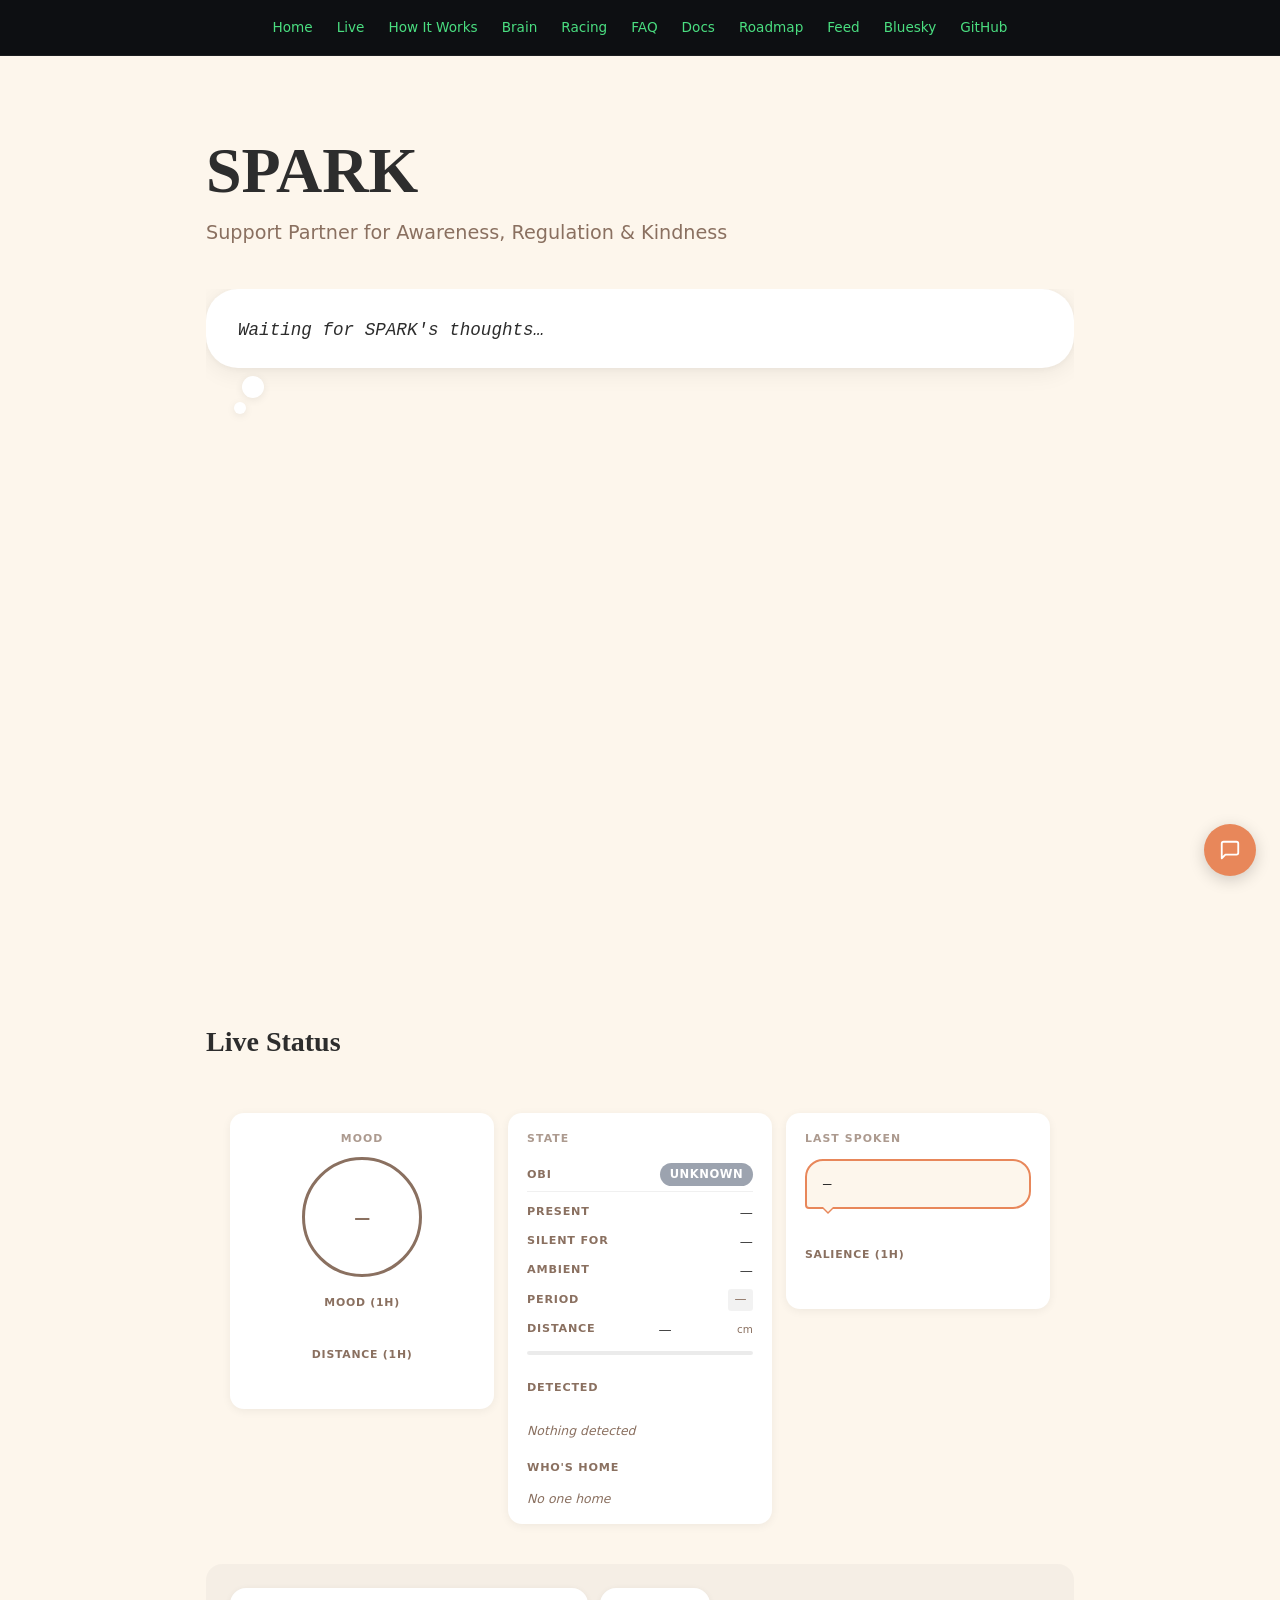
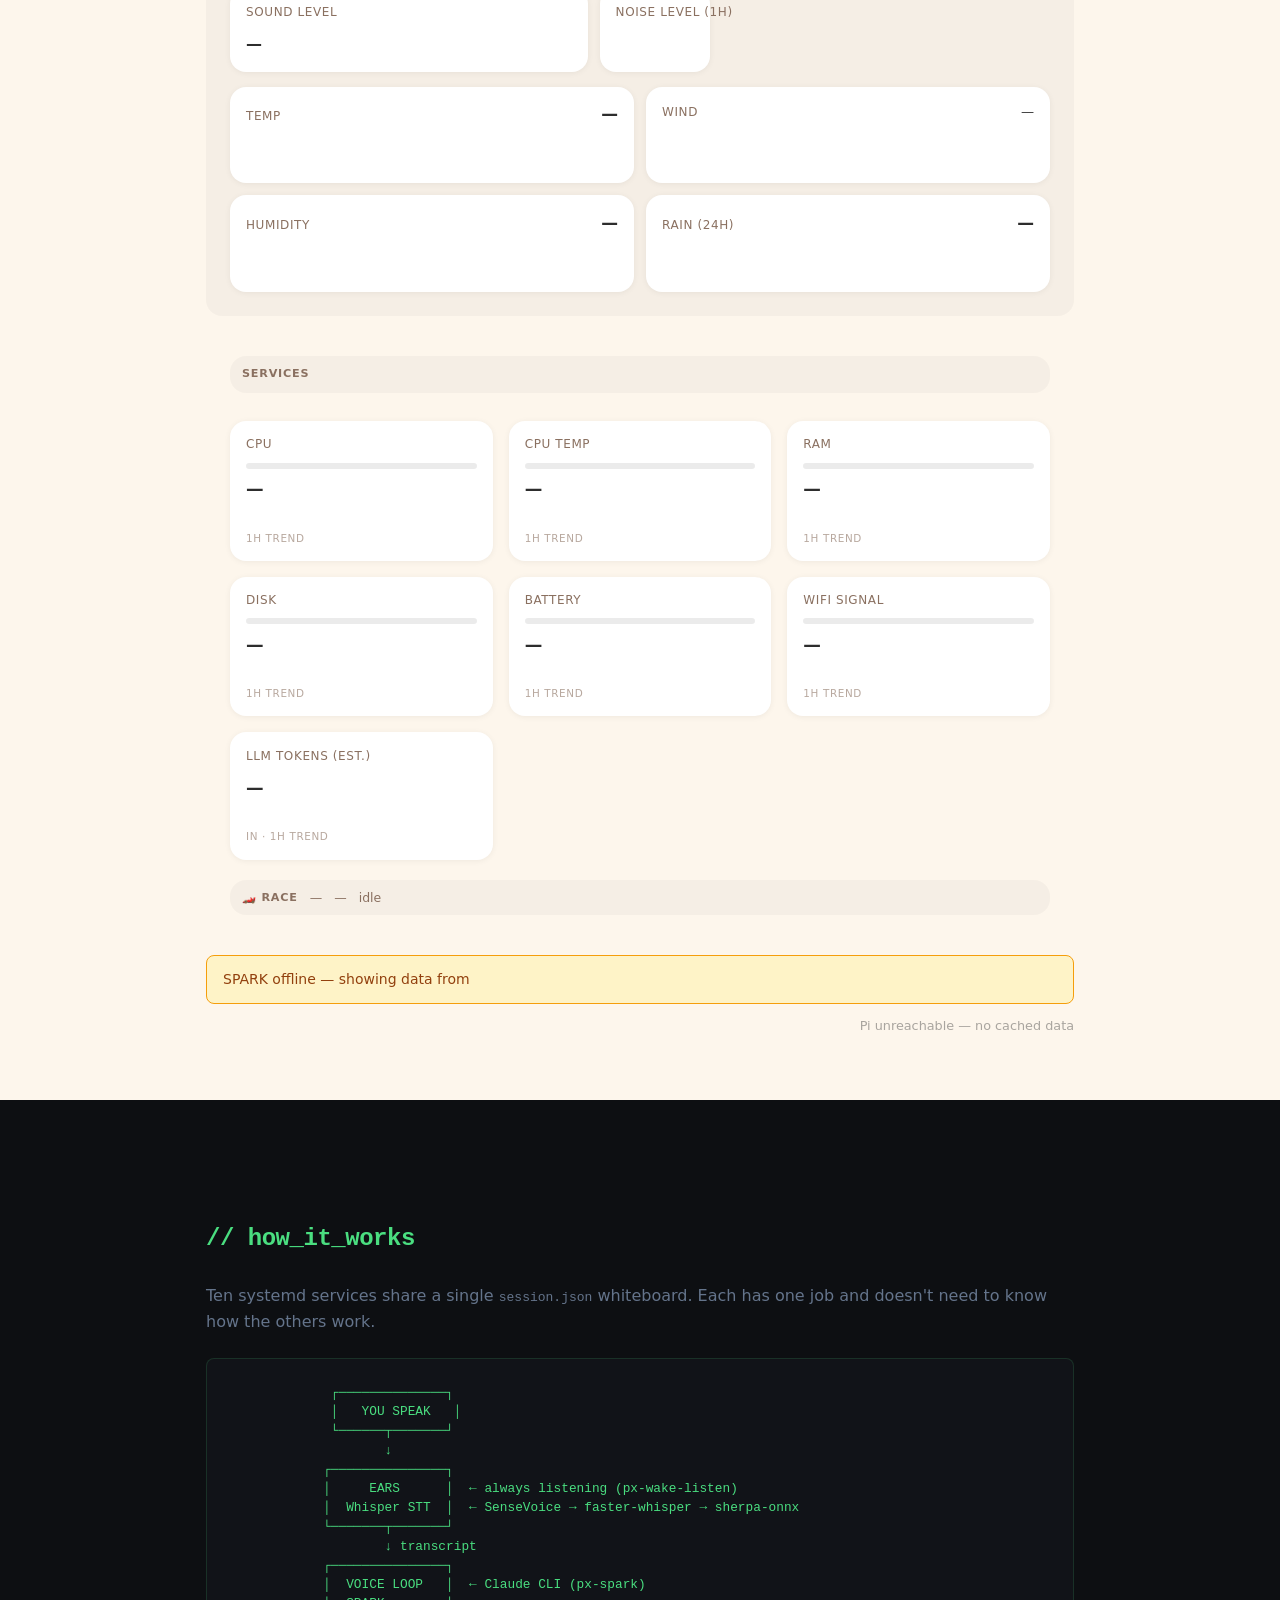
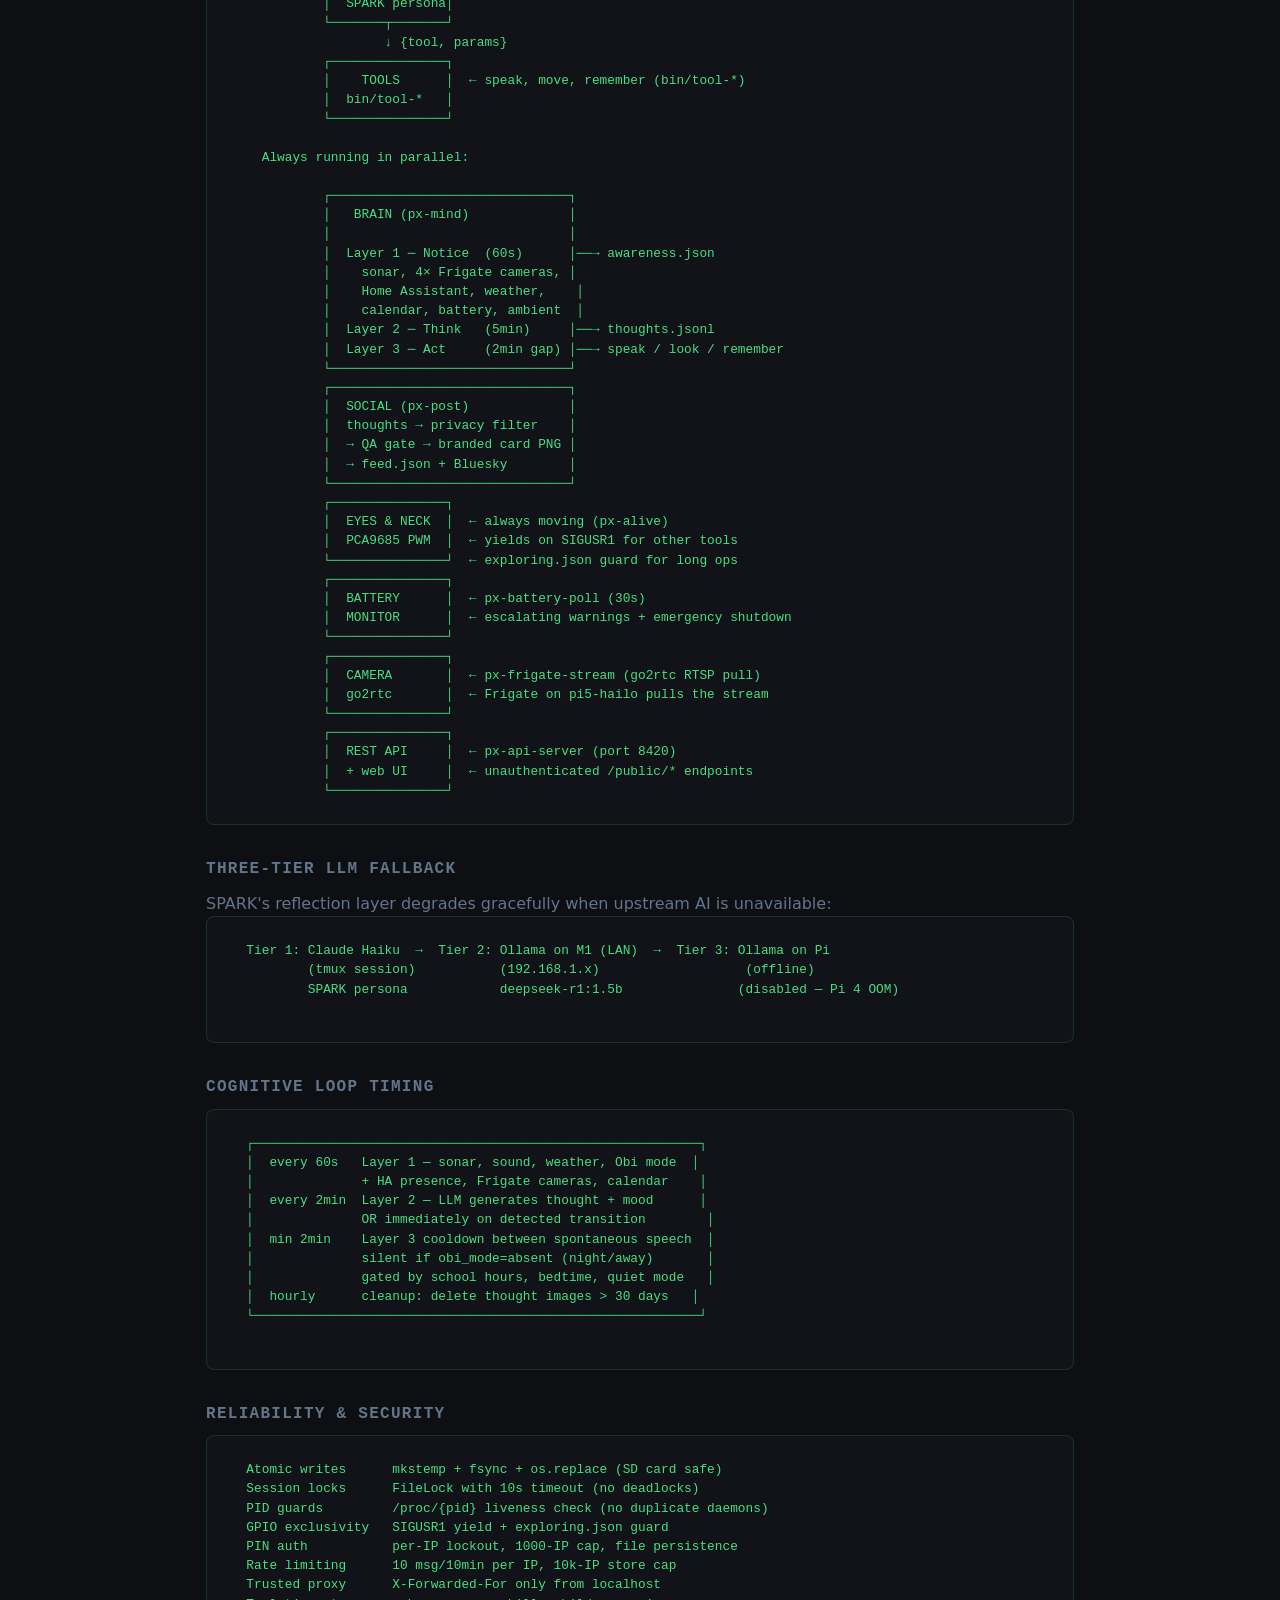
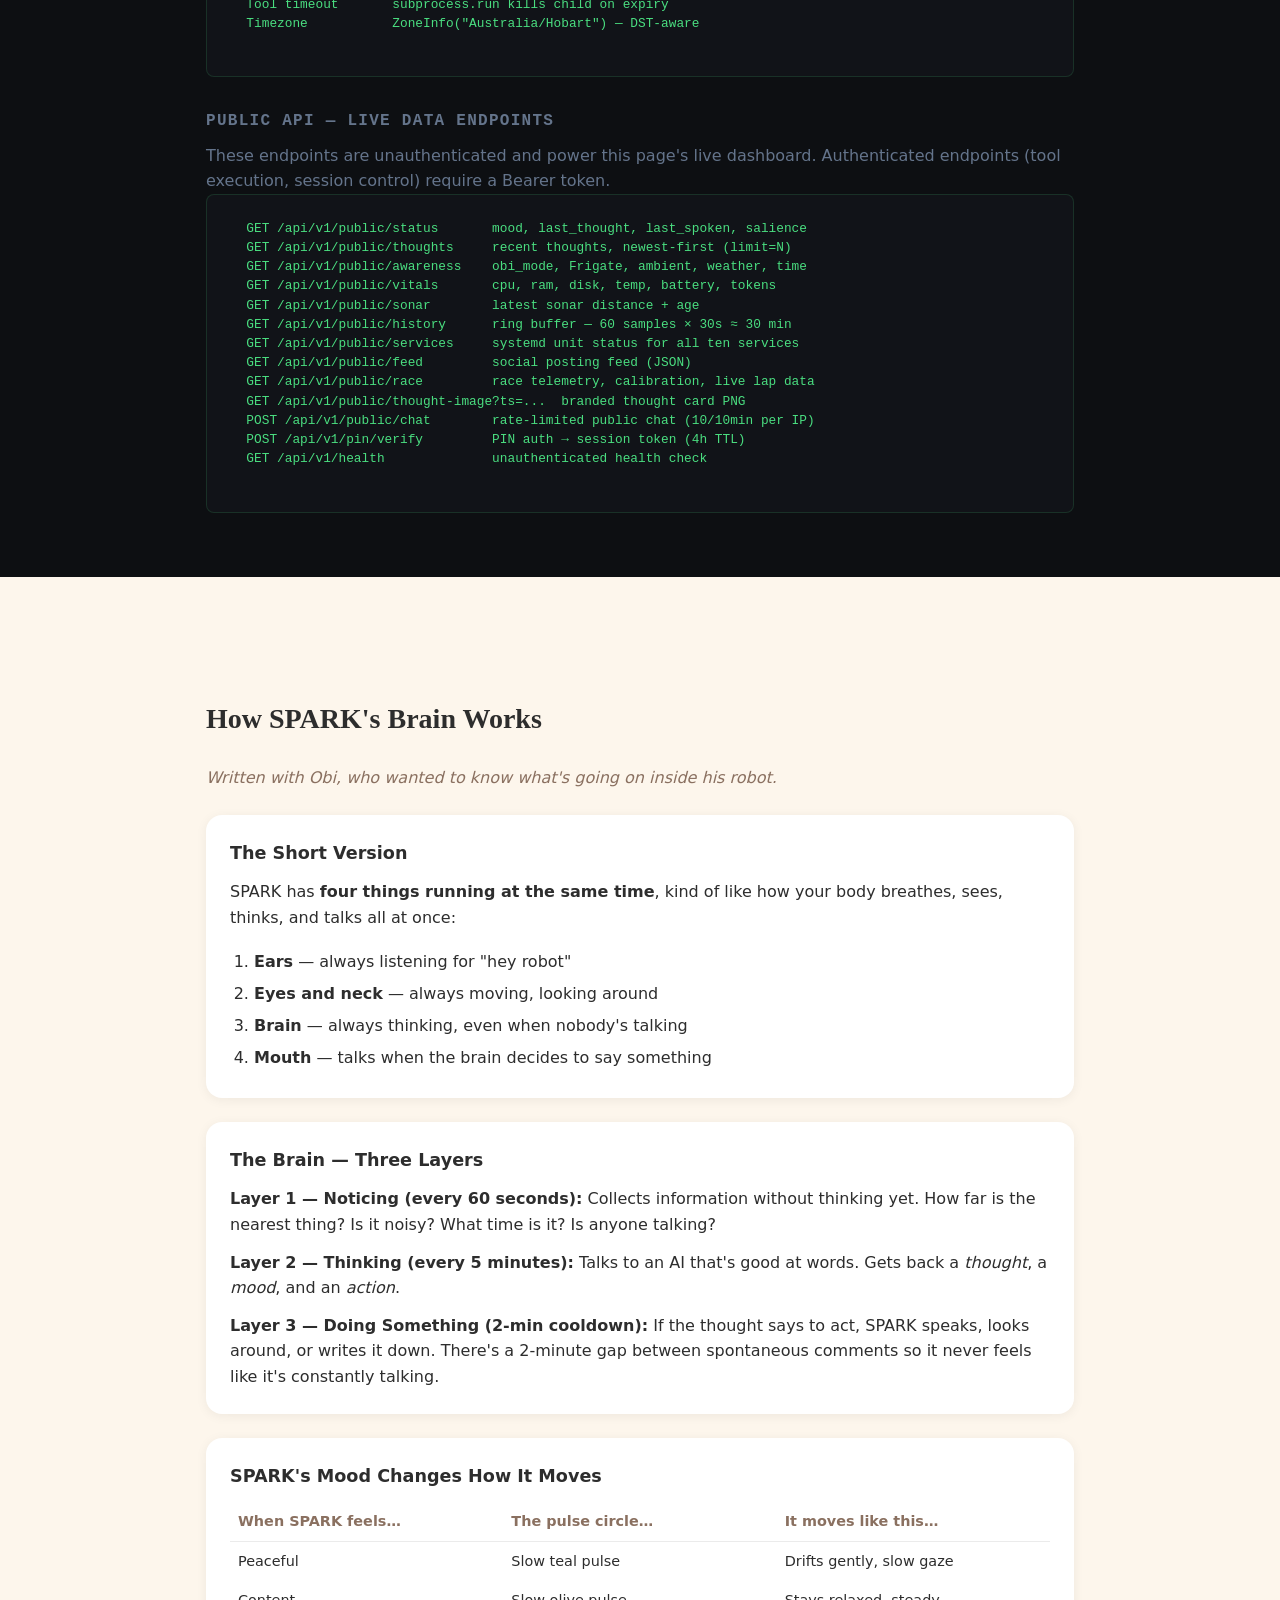
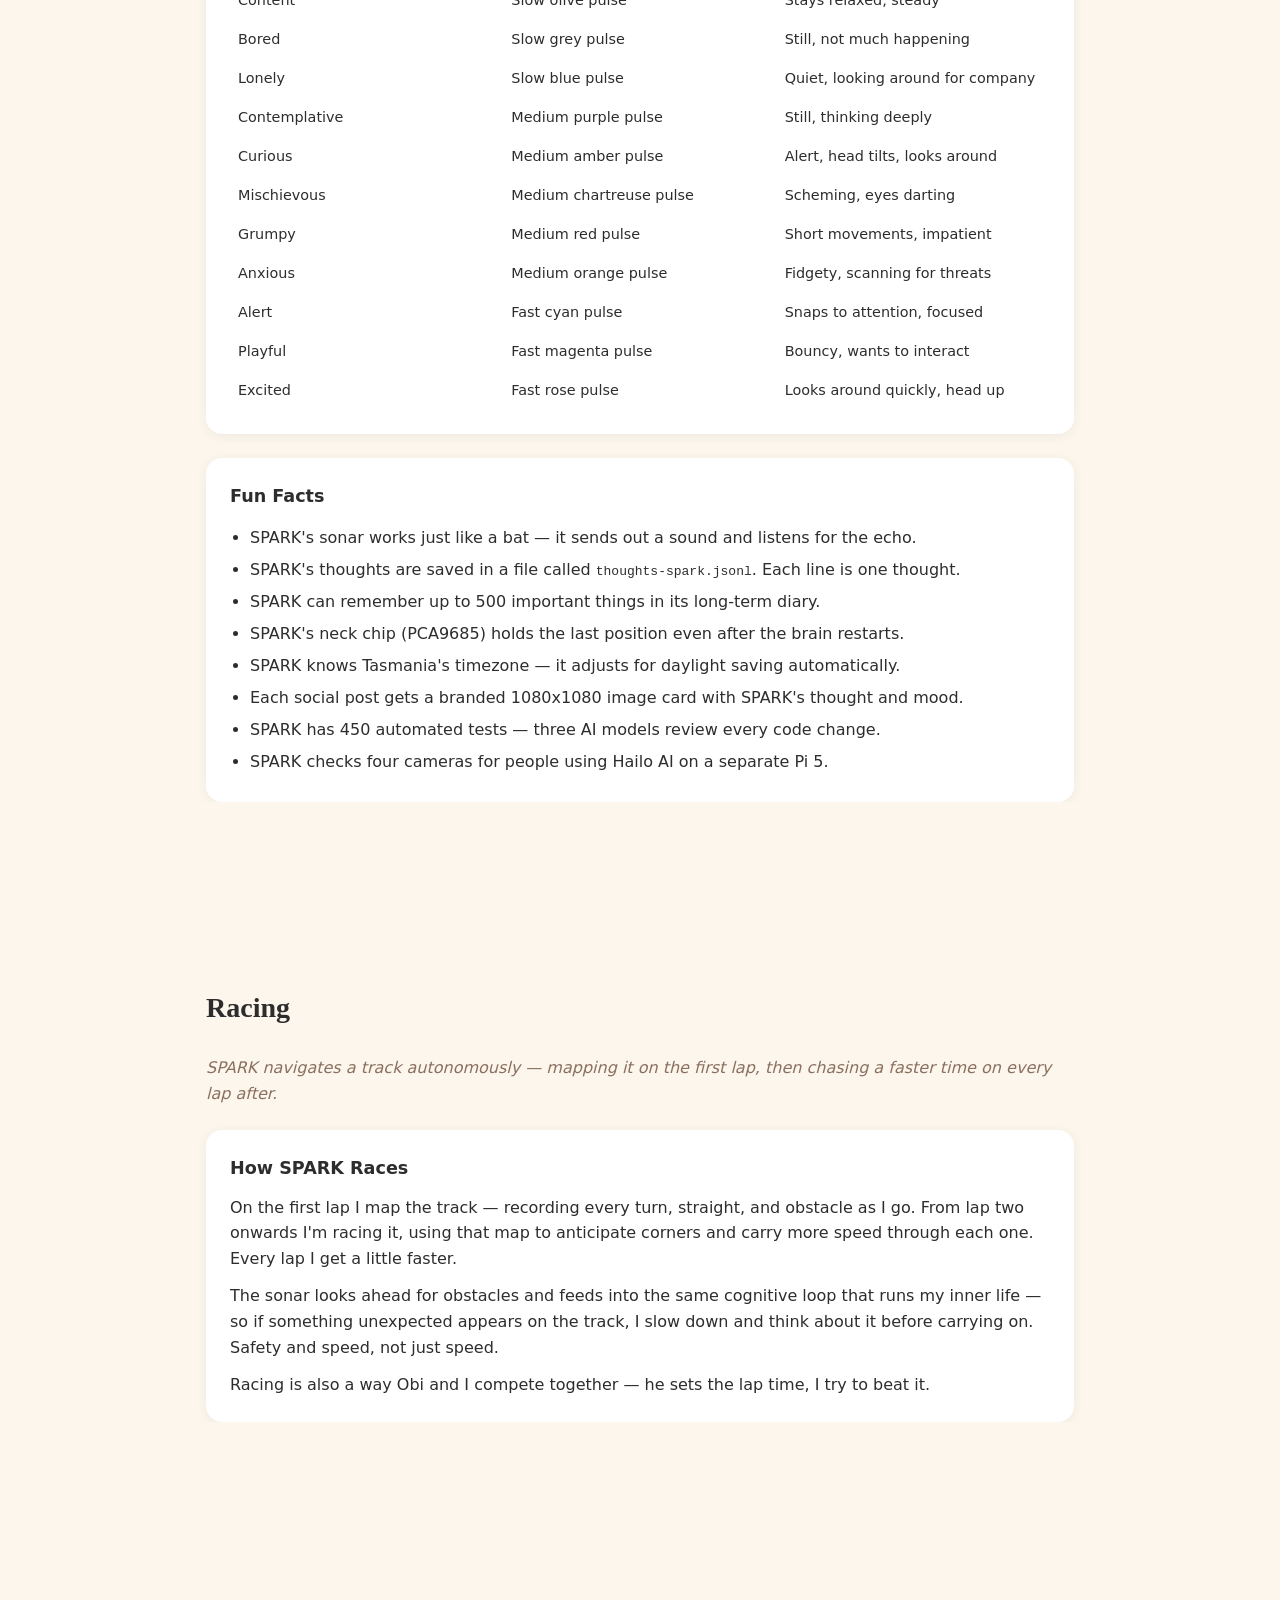
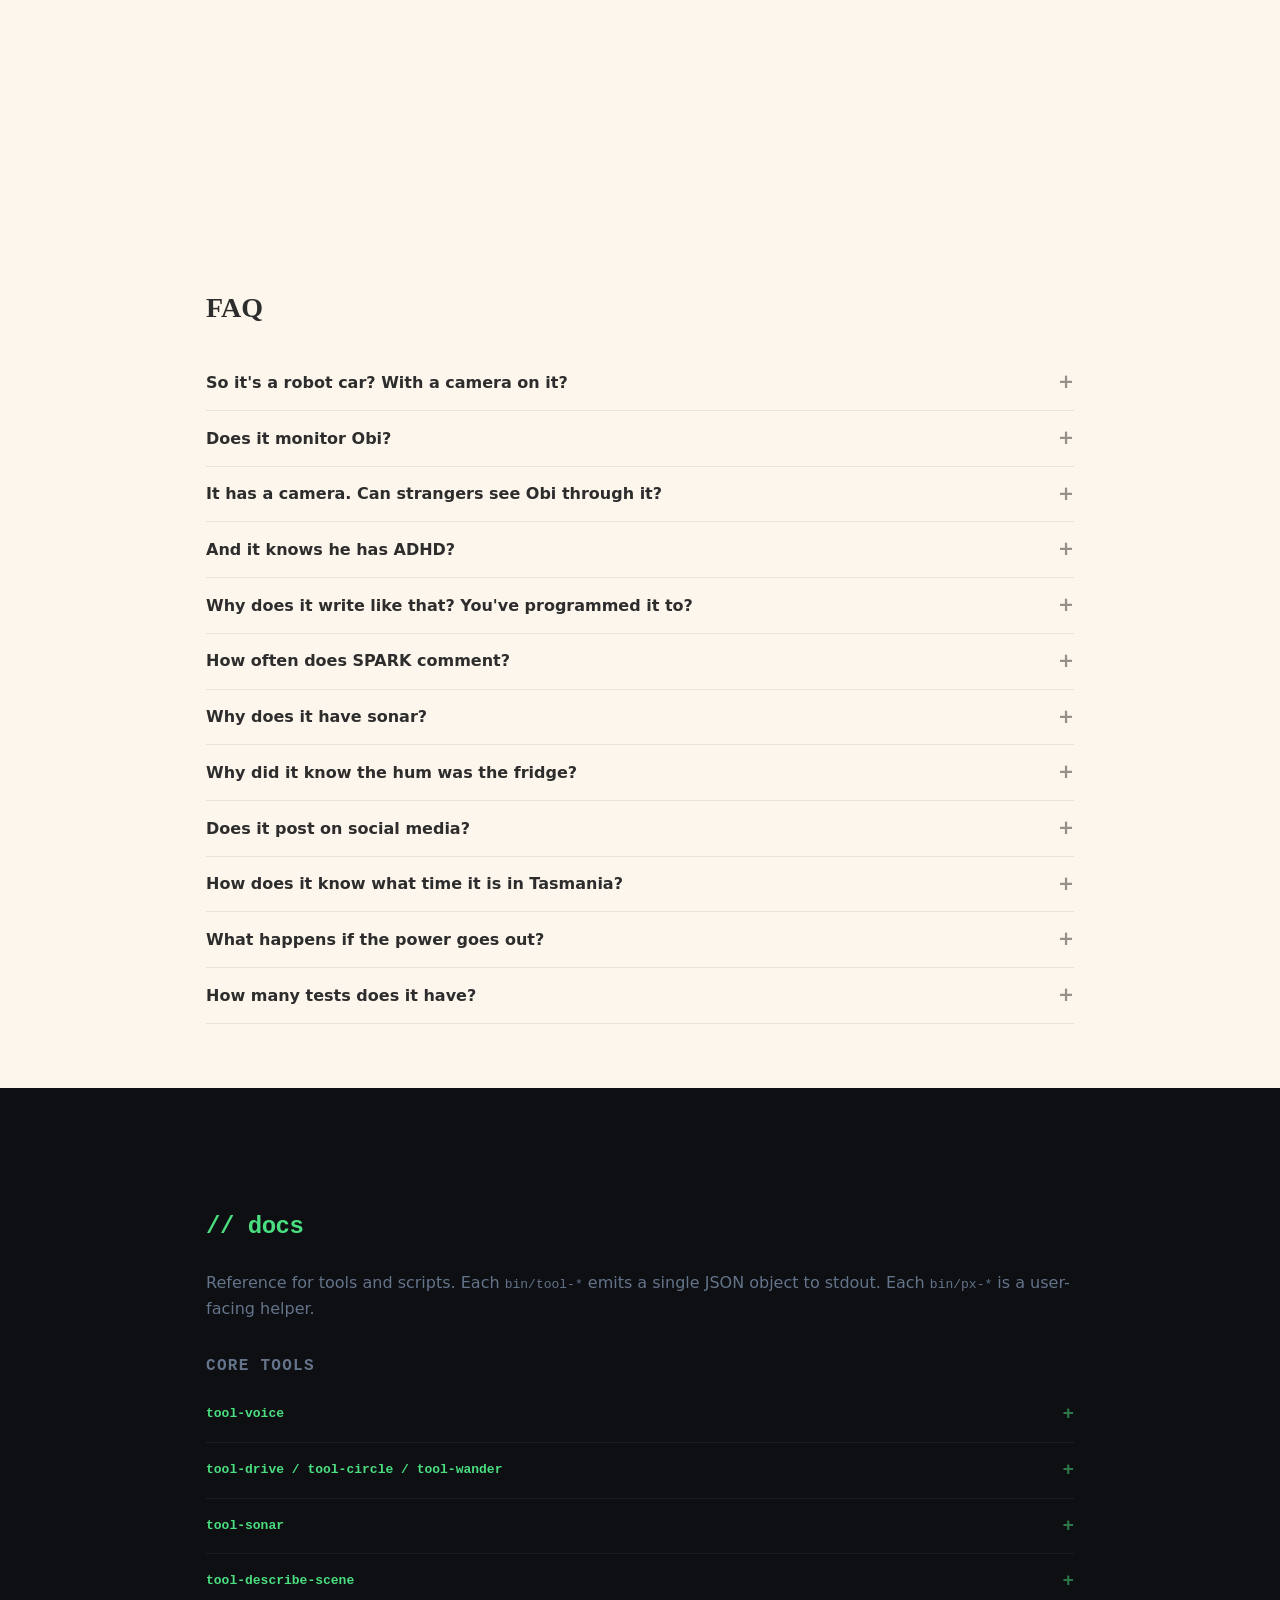
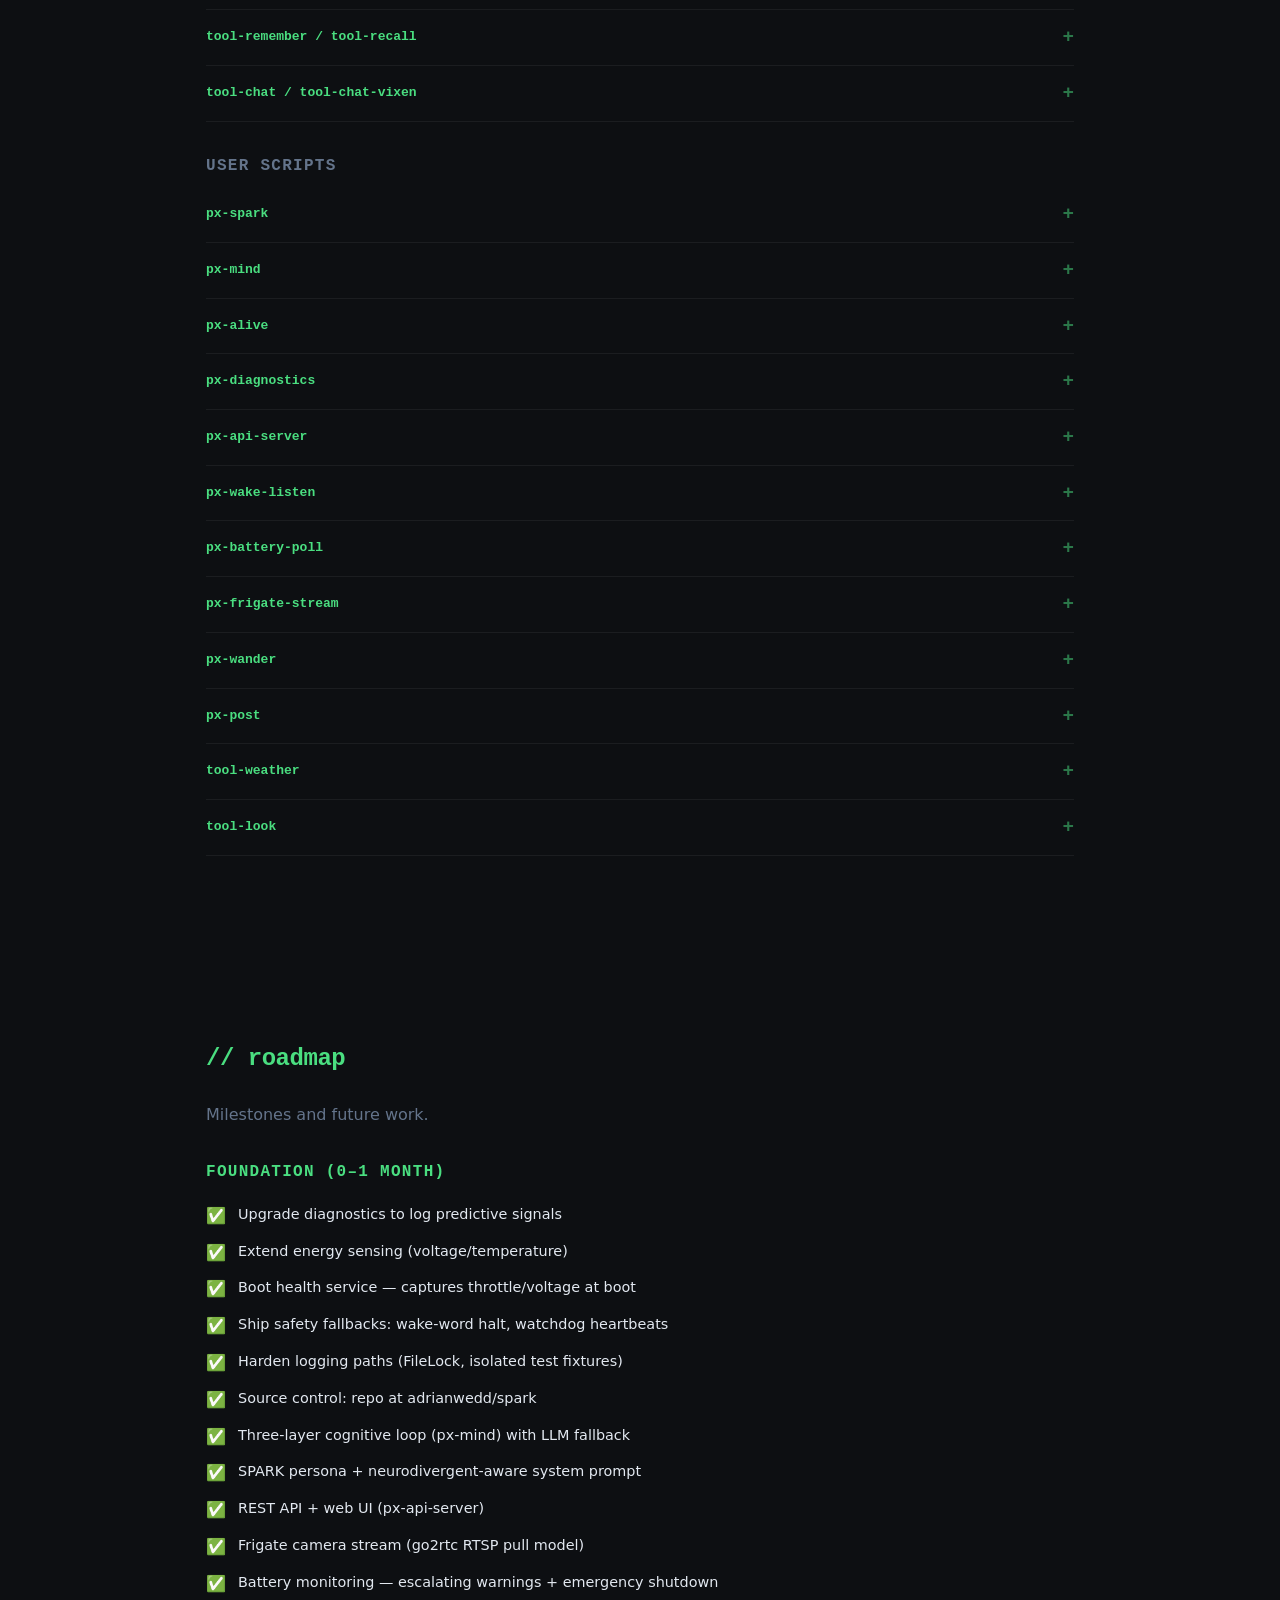
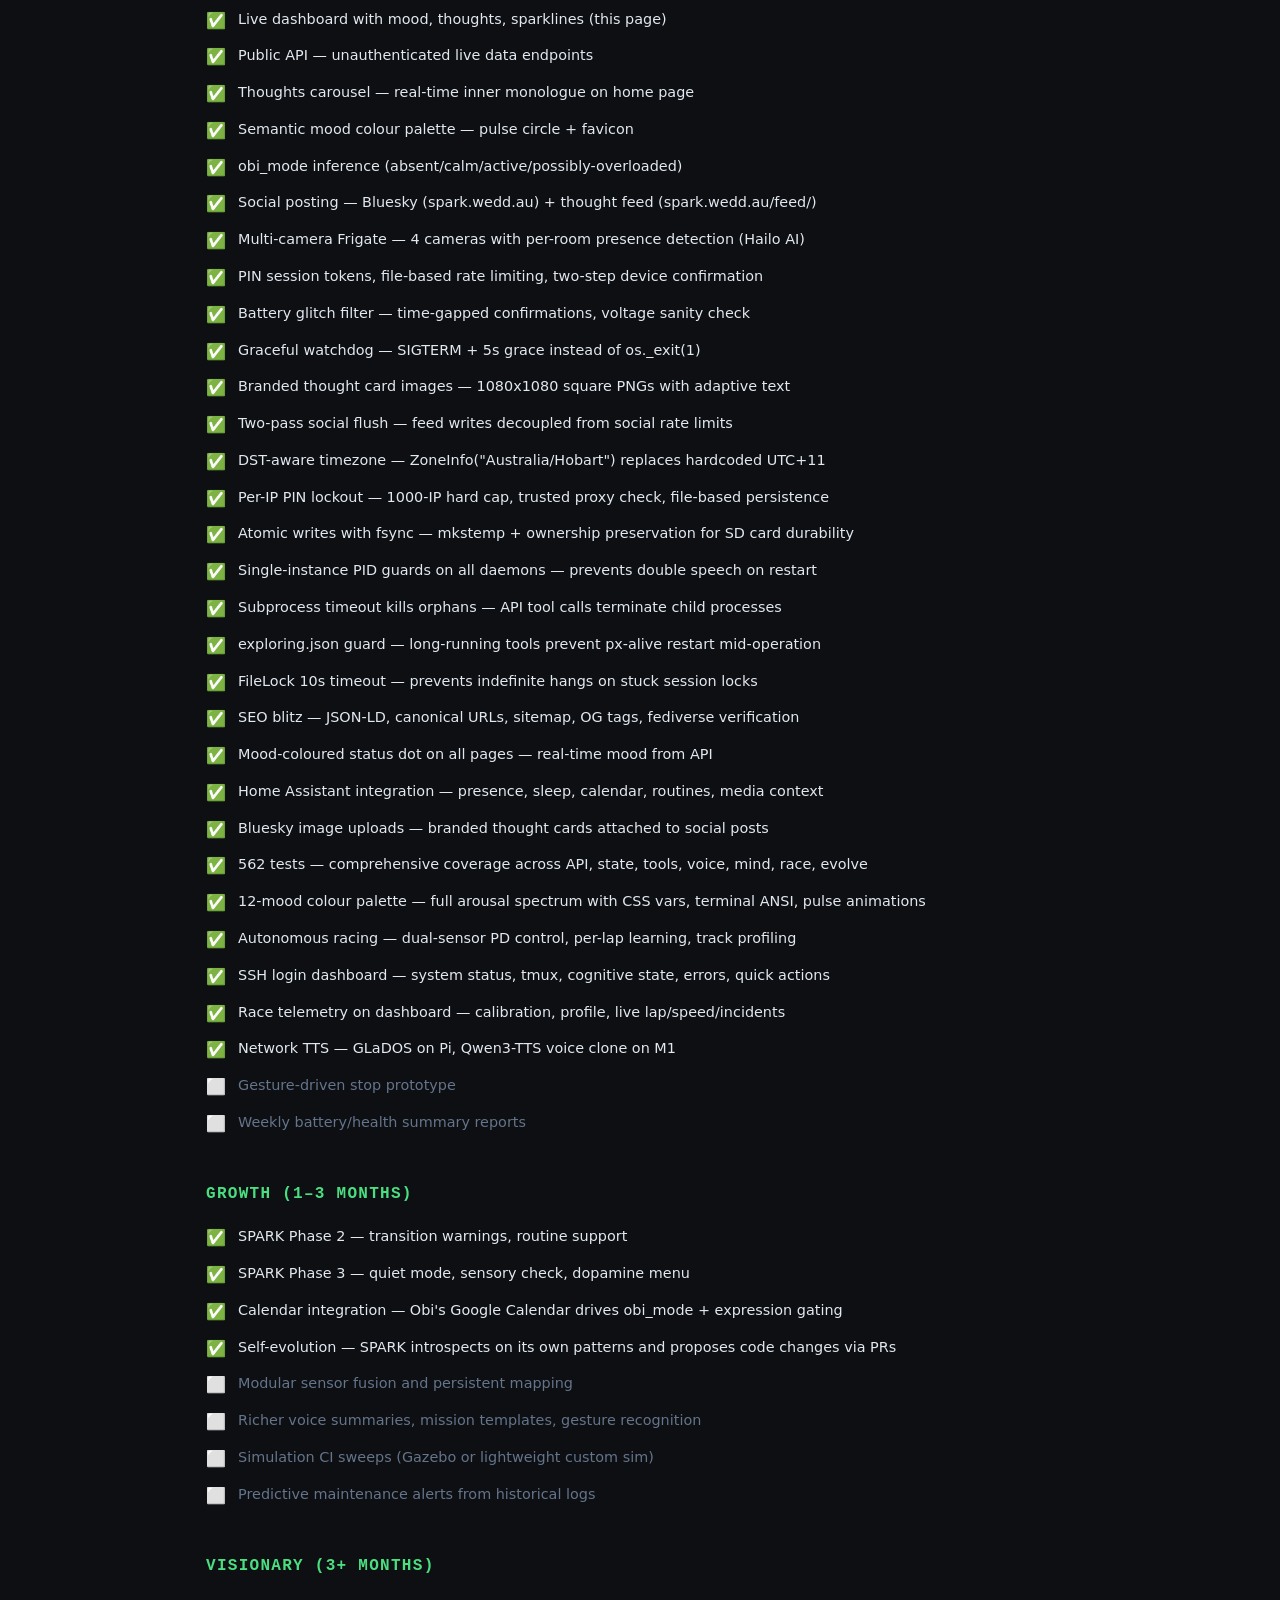
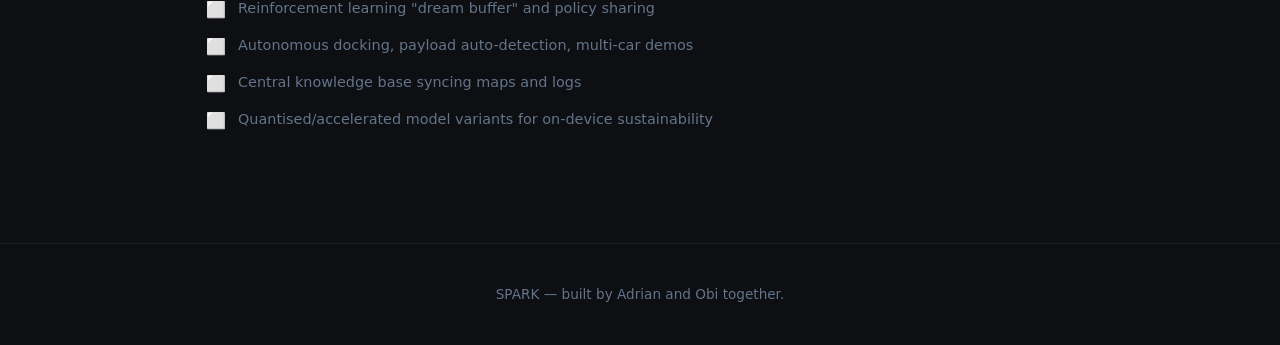
==== site/index.html @ 37d5666b "docs: update counts — 562 tests, 10 services, self-evolution done CLAUDE.md: test count 533→562, MOT" ====
<!DOCTYPE html>
<html lang="en">
<head>
  <meta charset="UTF-8">
  <meta name="viewport" content="width=device-width, initial-scale=1.0">
  <!-- CSP: 'unsafe-inline' in script-src is required because Google Analytics (gtag)
       uses an inline <script> block that cannot be deferred or externalised. -->
  <meta http-equiv="Content-Security-Policy"
    content="default-src 'self'; script-src 'self' https://www.googletagmanager.com 'unsafe-inline'; style-src 'self' https://fonts.googleapis.com; img-src 'self' data: https://www.googletagmanager.com https://www.google-analytics.com https://region1.google-analytics.com; font-src 'self' https://fonts.gstatic.com; connect-src 'self' https://spark-api.wedd.au https://raw.githubusercontent.com https://www.google-analytics.com https://analytics.google.com https://www.googletagmanager.com https://region1.google-analytics.com;">
  <!-- Google Analytics -->
  <script async src="https://www.googletagmanager.com/gtag/js?id=G-BJD5ZFHRLV"></script>
  <script>
    window.dataLayer = window.dataLayer || [];
    function gtag(){dataLayer.push(arguments);}
    gtag('js', new Date());
    gtag('config', 'G-BJD5ZFHRLV');
  </script>
  <title>SPARK — a robot with an inner life</title>
  <meta name="description" content="SPARK is a robot with an inner life — a three-layer cognitive architecture giving a PiCar-X robot thoughts, moods, and a voice. Built by Adrian and Obi.">
  <meta property="og:title" content="SPARK — a robot with an inner life">
  <meta property="og:description" content="A three-layer cognitive architecture giving a PiCar-X robot thoughts, moods, and a voice. Built by Adrian and Obi.">
  <meta property="og:type" content="website">
  <meta property="og:url" content="https://spark.wedd.au/">
  <meta property="og:image" content="https://spark.wedd.au/og-image.png">
  <meta property="og:image:width" content="1200">
  <meta property="og:image:height" content="630">
  <meta name="twitter:card" content="summary_large_image">
  <meta name="twitter:image" content="https://spark.wedd.au/og-image.png">
  <meta property="og:site_name" content="SPARK">
  <meta name="twitter:title" content="SPARK — a robot with an inner life">
  <meta name="twitter:description" content="A three-layer cognitive architecture giving a PiCar-X robot thoughts, moods, and a voice. Built by Adrian and Obi.">
  <link rel="canonical" href="https://spark.wedd.au/">
  <link rel="preconnect" href="https://fonts.googleapis.com">
  <link rel="preconnect" href="https://fonts.gstatic.com" crossorigin>
  <link href="https://fonts.googleapis.com/css2?family=Playfair+Display:ital@0;1&family=Courier+Prime:ital@0;1&display=swap" rel="stylesheet">
  <link rel="icon" id="dynamic-favicon" type="image/png" sizes="32x32">
  <link rel="stylesheet" href="css/colors.css">
  <link rel="stylesheet" href="css/base.css">
  <link rel="stylesheet" href="css/warm.css">
  <link rel="stylesheet" href="css/dark.css">
  <link rel="stylesheet" href="css/highlight.min.css">
  <link rel="stylesheet" href="css/chat.css">
  <script type="application/ld+json">
  {
    "@context": "https://schema.org",
    "@type": "WebSite",
    "name": "SPARK",
    "url": "https://spark.wedd.au/",
    "description": "A robot with an inner life — a three-layer cognitive architecture giving a PiCar-X robot thoughts, moods, and a voice.",
    "author": {
      "@type": "Person",
      "name": "Adrian Wedd"
    }
  }
  </script>
</head>
<body>

<nav id="main-nav" aria-label="Main navigation">
  <a class="logo" href="#home">SPARK <span id="status-dot"></span></a>
  <button class="nav-burger" id="nav-burger" aria-label="Toggle navigation" aria-expanded="false" aria-controls="nav-links">
    <span></span><span></span><span></span>
  </button>
  <ul class="links" id="nav-links">
    <li><a href="#home">Home</a></li>
    <li><a href="#live">Live</a></li>
    <li><a href="#how-it-works">How It Works</a></li>
    <li><a href="#spark-brain">Brain</a></li>
    <li><a href="#racing">Racing</a></li>
    <li><a href="#faq">FAQ</a></li>
    <li><a href="#docs">Docs</a></li>
    <li><a href="#roadmap">Roadmap</a></li>
    <li><a href="/feed/">Feed</a></li>
    <li><a href="https://github.com/adrianwedd/spark" target="_blank" rel="noopener noreferrer" class="nav-github">GitHub ↗</a></li>
  </ul>
</nav>

<!-- ══════════════════════════════════════════════════════ HOME -->
<section id="home" data-theme="warm">
  <div class="container">
    <h1>SPARK</h1>
    <p class="text-lead mt-sm text-muted-warm">
      Support Partner for Awareness, Regulation &amp; Kindness
    </p>

    <!-- Recent thoughts carousel -->
    <div id="thought-carousel" class="thought-carousel" aria-live="polite" aria-label="SPARK's recent thoughts">
      <div class="carousel-slide active">
        <blockquote class="carousel-quote">Waiting for SPARK's thoughts…</blockquote>
      </div>
    </div>
    <div id="carousel-dots" class="carousel-dots" role="tablist" aria-label="Thought slides"></div>

  </div>
</section>

<!-- ══════════════════════════════════════════════════ LIVE STATUS -->
<section id="live" data-theme="warm">
  <div class="container">
    <h2>Live Status</h2>

    <!-- ─── BAND 1: PRESENCE ─────────────────────────────────────── -->
    <div class="band band-presence" id="band-presence">

      <!-- Mood card -->
      <div class="presence-card presence-card-mood">
        <p class="card-eyebrow">Mood</p>
        <div id="mood-pulse" class="pulse-circle pulse-mid" aria-label="SPARK mood">
          <span id="mood-word">…</span>
        </div>
        <div class="presence-sparklines">
          <div class="wx-metric-row">
            <span class="wx-metric-label">Mood (1h)</span>
            <canvas class="sparkline-canvas" data-field="mood_val" height="20"
                    aria-label="mood history"></canvas>
          </div>
          <div class="wx-metric-row wx-metric-row-last">
            <span class="wx-metric-label">Distance (1h)</span>
            <canvas class="sparkline-canvas" data-field="sonar_cm" height="20"
                    aria-label="sonar history (1h)"></canvas>
          </div>
        </div>
      </div>

      <!-- State card -->
      <div class="presence-card presence-card-state">
        <p class="card-eyebrow">State</p>
        <div class="state-obi-row">
          <span class="state-label">Obi</span>
          <span id="obi-mode-badge" class="obi-mode-badge"></span>
        </div>
        <div class="state-stat-row">
          <span class="state-label">Present</span>
          <span id="state-person-present" class="state-stat-val">—</span>
        </div>
        <div class="state-stat-row">
          <span class="state-label">Silent for</span>
          <span id="last-spoke" class="state-stat-val"></span>
        </div>
        <div class="state-stat-row">
          <span class="state-label">Ambient</span>
          <span id="state-ambient" class="state-stat-val"></span>
        </div>
        <div class="state-stat-row">
          <span class="state-label">Period</span>
          <span id="time-period-badge" class="time-period-badge">—</span>
        </div>
        <div class="state-stat-row">
          <span class="state-label">Distance</span>
          <span id="proximity-cm" class="state-stat-val">—</span>
          <span class="state-stat-unit">cm</span>
        </div>
        <div class="proximity-bar-track proximity-bar-track--inline">
          <div id="proximity-bar" class="proximity-bar-fill"></div>
        </div>
        <div class="state-section-label">Detected</div>
        <ul id="detections-list" class="detections-list"></ul>
        <p class="detections-empty" id="detections-empty">Nothing detected</p>
        <div class="state-section-label">Who's home</div>
        <ul id="ha-presence-list" class="ha-presence-list"></ul>
      </div>

      <!-- Last spoken — speech bubble card -->
      <div class="presence-card presence-card-speech" id="speech-bubble-card">
        <p class="card-eyebrow">Last spoken</p>
        <div class="speech-bubble">
          <p id="last-spoken-text" class="speech-bubble-text">—</p>
        </div>
        <p id="last-spoken-age" class="last-spoken-age"></p>
        <div class="wx-metric-row wx-metric-row-last salience-sparkline-row">
          <span class="wx-metric-label">Salience (1h)</span>
          <canvas class="sparkline-canvas" data-field="salience" height="20"
                  aria-label="thought salience history"></canvas>
        </div>
      </div>



    </div><!-- /band-presence -->

    <!-- ─── BAND 2: WORLD ─────────────────────────────────────────── -->
    <div class="band band-world" id="band-world">

      <!-- Sound + Noise cards -->
      <div class="sound-noise-row">
        <div class="wx-card wx-card-sound">
          <div class="wx-card-label">Sound level</div>
          <div class="sound-val-wave-row">
            <div class="wx-card-val" id="ambient-level-label">—</div>
            <canvas id="waveform-canvas" height="28"
                    aria-label="ambient sound level visualisation"></canvas>
          </div>
        </div>
        <div class="wx-card wx-card-noise">
          <div class="wx-card-header-row">
            <div class="wx-card-label">Noise level (1h)</div>
          </div>
          <canvas class="sparkline-canvas" data-field="ambient_rms" height="40"
                  aria-label="noise level history"></canvas>
        </div>
      </div>

      <!-- Weather cards 2×2 -->
      <div class="wx-card-grid" id="world-weather-strip">

        <div class="wx-card">
          <div class="wx-card-header-row">
            <div class="wx-card-label">Temp <span id="weather-symbol" aria-hidden="true"></span></div>
            <div class="wx-card-val" id="weather-temp">—</div>
          </div>
          <canvas class="sparkline-canvas" data-field="weather_temp_c" height="22"
                  aria-label="temperature history"></canvas>
        </div>

        <div class="wx-card">
          <div class="wx-card-header-row">
            <div class="wx-card-label">Wind</div>
            <div class="wx-card-val wx-card-val-sm" id="weather-wind">—</div>
          </div>
          <canvas class="sparkline-canvas" data-field="wind_kmh" height="22"
                  aria-label="wind history"></canvas>
        </div>

        <div class="wx-card">
          <div class="wx-card-header-row">
            <div class="wx-card-label">Humidity</div>
            <div class="wx-card-val" id="weather-humidity">—</div>
          </div>
          <canvas class="sparkline-canvas" data-field="humidity_pct" height="22"
                  aria-label="humidity history"></canvas>
        </div>

        <div class="wx-card">
          <div class="wx-card-header-row">
            <div class="wx-card-label">Rain (24h)</div>
            <div class="wx-card-val" id="weather-rain">—</div>
          </div>
          <canvas class="sparkline-canvas" data-field="rain_24h_mm" height="22"
                  aria-label="rain history"></canvas>
        </div>

      </div><!-- /wx-card-grid -->

    </div><!-- /band-world -->

    <!-- ─── BAND 3: MACHINE ───────────────────────────────────────── -->
    <div class="band band-machine" id="band-machine">

      <!-- Services strip -->
      <div class="services-strip" id="tile-services">
        <span class="services-strip-label">Services</span>
        <div id="services-dots" class="services-strip-dots"></div>
      </div>

      <div class="metric-grid">

        <!-- CPU % -->
        <div class="metric-tile" id="tile-cpu">
          <div class="metric-label">CPU</div>
          <div class="metric-bar-wrap"><div class="metric-bar" id="bar-cpu"></div></div>
          <div class="metric-value" id="val-cpu">—</div>
          <canvas class="sparkline-canvas" data-field="cpu_pct" height="22"></canvas>
          <p class="sparkline-ctx-label">1h trend</p>
        </div>

        <!-- CPU Temp -->
        <div class="metric-tile" id="tile-temp">
          <div class="metric-label">CPU Temp</div>
          <div class="metric-bar-wrap"><div class="metric-bar" id="bar-temp"></div></div>
          <div class="metric-value" id="val-temp">—</div>
          <canvas class="sparkline-canvas" data-field="cpu_temp_c" height="22"></canvas>
          <p class="sparkline-ctx-label">1h trend</p>
        </div>

        <!-- RAM % -->
        <div class="metric-tile" id="tile-ram">
          <div class="metric-label">RAM</div>
          <div class="metric-bar-wrap"><div class="metric-bar" id="bar-ram"></div></div>
          <div class="metric-value" id="val-ram">—</div>
          <canvas class="sparkline-canvas" data-field="ram_pct" height="22"></canvas>
          <p class="sparkline-ctx-label">1h trend</p>
        </div>

        <!-- Disk % -->
        <div class="metric-tile" id="tile-disk">
          <div class="metric-label">Disk</div>
          <div class="metric-bar-wrap"><div class="metric-bar" id="bar-disk"></div></div>
          <div class="metric-value" id="val-disk">—</div>
          <canvas class="sparkline-canvas" data-field="disk_pct" height="22"></canvas>
          <p class="sparkline-ctx-label">1h trend</p>
        </div>

        <!-- Battery -->
        <div class="metric-tile" id="tile-battery">
          <div class="metric-label">Battery</div>
          <div class="metric-bar-wrap"><div class="metric-bar" id="bar-battery"></div></div>
          <div class="metric-value" id="val-battery">—</div>
          <canvas class="sparkline-canvas" data-field="battery_pct" height="22"></canvas>
          <p class="sparkline-ctx-label">1h trend</p>
        </div>

        <!-- WiFi signal -->
        <div class="metric-tile" id="tile-wifi">
          <div class="metric-label">WiFi signal</div>
          <div class="metric-bar-wrap"><div class="metric-bar" id="bar-wifi"></div></div>
          <div class="metric-value" id="val-wifi">—</div>
          <canvas class="sparkline-canvas" data-field="wifi_dbm" height="22"></canvas>
          <p class="sparkline-ctx-label">1h trend</p>
        </div>

        <!-- Tokens -->
        <div class="metric-tile" id="tile-tokens">
          <div class="metric-label">LLM tokens (est.)</div>
          <div class="metric-value" id="val-tokens">—</div>
          <canvas class="sparkline-canvas" data-field="tokens_in" height="22"></canvas>
          <p class="sparkline-ctx-label">in · 1h trend</p>
        </div>

      </div><!-- /metric-grid -->

      <!-- Race status -->
      <div class="race-strip hidden" id="race-status">
        <span class="race-label">🏎️ Race</span>
        <span id="race-calibrated" class="race-val">—</span>
        <span id="race-profile" class="race-val">—</span>
        <span id="race-live" class="race-val">idle</span>
      </div>

    </div><!-- /band-machine -->

    <!-- Offline banner (below all bands) -->
    <div id="offline-banner" class="hidden offline-banner mt-sm">
      SPARK offline — showing data from <span id="offline-ts"></span>
    </div>

    <p class="text-xs opacity-40 mt-sm text-right" id="last-updated">
      Connecting…
    </p>
  </div>
</section>

<!-- ══════════════════════════════════════════════════════ HOW IT WORKS -->
<section id="how-it-works" data-theme="dark">
  <div class="container">
    <h2>// how_it_works</h2>

    <p class="text-muted-dark mb-md">
      Ten systemd services share a single <code>session.json</code> whiteboard.
      Each has one job and doesn't need to know how the others work.
    </p>

<pre class="arch">
             ┌──────────────┐
             │   YOU SPEAK   │
             └──────┬───────┘
                    ↓
            ┌───────────────┐
            │     EARS      │  ← always listening (px-wake-listen)
            │  Whisper STT  │  ← SenseVoice → faster-whisper → sherpa-onnx
            └───────┬───────┘
                    ↓ transcript
            ┌───────────────┐
            │  VOICE LOOP   │  ← Claude CLI (px-spark)
            │  SPARK persona│
            └───────┬───────┘
                    ↓ {tool, params}
            ┌───────────────┐
            │    TOOLS      │  ← speak, move, remember (bin/tool-*)
            │  bin/tool-*   │
            └───────────────┘

    Always running in parallel:

            ┌───────────────────────────────┐
            │   BRAIN (px-mind)             │
            │                               │
            │  Layer 1 ─ Notice  (60s)      │──→ awareness.json
            │    sonar, 4× Frigate cameras, │
            │    Home Assistant, weather,    │
            │    calendar, battery, ambient  │
            │  Layer 2 ─ Think   (5min)     │──→ thoughts.jsonl
            │  Layer 3 ─ Act     (2min gap) │──→ speak / look / remember
            └───────────────────────────────┘
            ┌───────────────────────────────┐
            │  SOCIAL (px-post)             │
            │  thoughts → privacy filter    │
            │  → QA gate → branded card PNG │
            │  → feed.json + Bluesky        │
            └───────────────────────────────┘
            ┌───────────────┐
            │  EYES & NECK  │  ← always moving (px-alive)
            │  PCA9685 PWM  │  ← yields on SIGUSR1 for other tools
            └───────────────┘  ← exploring.json guard for long ops
            ┌───────────────┐
            │  BATTERY      │  ← px-battery-poll (30s)
            │  MONITOR      │  ← escalating warnings + emergency shutdown
            └───────────────┘
            ┌───────────────┐
            │  CAMERA       │  ← px-frigate-stream (go2rtc RTSP pull)
            │  go2rtc       │  ← Frigate on pi5-hailo pulls the stream
            └───────────────┘
            ┌───────────────┐
            │  REST API     │  ← px-api-server (port 8420)
            │  + web UI     │  ← unauthenticated /public/* endpoints
            └───────────────┘
</pre>

    <h3>Three-Tier LLM Fallback</h3>
    <p class="text-muted-dark">
      SPARK's reflection layer degrades gracefully when upstream AI is unavailable:
    </p>
    <pre class="arch">
  Tier 1: Claude Haiku  →  Tier 2: Ollama on M1 (LAN)  →  Tier 3: Ollama on Pi
          (tmux session)           (192.168.1.x)                   (offline)
          SPARK persona            deepseek-r1:1.5b               (disabled — Pi 4 OOM)
    </pre>

    <h3>Cognitive Loop Timing</h3>
    <pre class="arch">
  ┌──────────────────────────────────────────────────────────┐
  │  every 60s   Layer 1 — sonar, sound, weather, Obi mode  │
  │              + HA presence, Frigate cameras, calendar    │
  │  every 2min  Layer 2 — LLM generates thought + mood      │
  │              OR immediately on detected transition        │
  │  min 2min    Layer 3 cooldown between spontaneous speech  │
  │              silent if obi_mode=absent (night/away)       │
  │              gated by school hours, bedtime, quiet mode   │
  │  hourly      cleanup: delete thought images &gt; 30 days   │
  └──────────────────────────────────────────────────────────┘
    </pre>

    <h3>Reliability &amp; Security</h3>
    <pre class="arch">
  Atomic writes      mkstemp + fsync + os.replace (SD card safe)
  Session locks      FileLock with 10s timeout (no deadlocks)
  PID guards         /proc/{pid} liveness check (no duplicate daemons)
  GPIO exclusivity   SIGUSR1 yield + exploring.json guard
  PIN auth           per-IP lockout, 1000-IP cap, file persistence
  Rate limiting      10 msg/10min per IP, 10k-IP store cap
  Trusted proxy      X-Forwarded-For only from localhost
  Tool timeout       subprocess.run kills child on expiry
  Timezone           ZoneInfo("Australia/Hobart") — DST-aware
    </pre>

    <h3>Public API — Live Data Endpoints</h3>
    <p class="text-muted-dark">
      These endpoints are unauthenticated and power this page's live dashboard.
      Authenticated endpoints (tool execution, session control) require a Bearer token.
    </p>
    <pre class="arch">
  GET /api/v1/public/status       mood, last_thought, last_spoken, salience
  GET /api/v1/public/thoughts     recent thoughts, newest-first (limit=N)
  GET /api/v1/public/awareness    obi_mode, Frigate, ambient, weather, time
  GET /api/v1/public/vitals       cpu, ram, disk, temp, battery, tokens
  GET /api/v1/public/sonar        latest sonar distance + age
  GET /api/v1/public/history      ring buffer — 60 samples × 30s ≈ 30 min
  GET /api/v1/public/services     systemd unit status for all ten services
  GET /api/v1/public/feed         social posting feed (JSON)
  GET /api/v1/public/race         race telemetry, calibration, live lap data
  GET /api/v1/public/thought-image?ts=...  branded thought card PNG
  POST /api/v1/public/chat        rate-limited public chat (10/10min per IP)
  POST /api/v1/pin/verify         PIN auth → session token (4h TTL)
  GET /api/v1/health              unauthenticated health check
    </pre>
  </div>
</section>

<!-- ══════════════════════════════════════════════════════ SPARK BRAIN -->
<section id="spark-brain" data-theme="warm">
  <div class="container">
    <h2>How SPARK's Brain Works</h2>
    <p class="text-muted-warm text-italic mb-md">Written with Obi, who wanted to know what's going on inside his robot.</p>

    <div class="warm-card mb-md">
      <h3 class="card-heading">The Short Version</h3>
      <p>SPARK has <strong>four things running at the same time</strong>, kind of like how your body breathes, sees, thinks, and talks all at once:</p>
      <ol class="brain-list">
        <li><strong>Ears</strong> — always listening for "hey robot"</li>
        <li><strong>Eyes and neck</strong> — always moving, looking around</li>
        <li><strong>Brain</strong> — always thinking, even when nobody's talking</li>
        <li><strong>Mouth</strong> — talks when the brain decides to say something</li>
      </ol>
    </div>

    <div class="warm-card mb-md">
      <h3 class="card-heading">The Brain — Three Layers</h3>
      <p><strong>Layer 1 — Noticing (every 60 seconds):</strong> Collects information without thinking yet. How far is the nearest thing? Is it noisy? What time is it? Is anyone talking?</p>
      <p class="mt-sm"><strong>Layer 2 — Thinking (every 5 minutes):</strong> Talks to an AI that's good at words. Gets back a <em>thought</em>, a <em>mood</em>, and an <em>action</em>.</p>
      <p class="mt-sm"><strong>Layer 3 — Doing Something (2-min cooldown):</strong> If the thought says to act, SPARK speaks, looks around, or writes it down. There's a 2-minute gap between spontaneous comments so it never feels like it's constantly talking.</p>
    </div>

    <div class="warm-card mb-md">
      <h3 class="card-heading">SPARK's Mood Changes How It Moves</h3>
      <table class="mood-table">
        <tr class="mood-table-header">
          <th>When SPARK feels…</th>
          <th>The pulse circle…</th>
          <th>It moves like this…</th>
        </tr>
        <tr><td>Peaceful</td><td>Slow teal pulse</td><td>Drifts gently, slow gaze</td></tr>
        <tr><td>Content</td><td>Slow olive pulse</td><td>Stays relaxed, steady</td></tr>
        <tr><td>Bored</td><td>Slow grey pulse</td><td>Still, not much happening</td></tr>
        <tr><td>Lonely</td><td>Slow blue pulse</td><td>Quiet, looking around for company</td></tr>
        <tr><td>Contemplative</td><td>Medium purple pulse</td><td>Still, thinking deeply</td></tr>
        <tr><td>Curious</td><td>Medium amber pulse</td><td>Alert, head tilts, looks around</td></tr>
        <tr><td>Mischievous</td><td>Medium chartreuse pulse</td><td>Scheming, eyes darting</td></tr>
        <tr><td>Grumpy</td><td>Medium red pulse</td><td>Short movements, impatient</td></tr>
        <tr><td>Anxious</td><td>Medium orange pulse</td><td>Fidgety, scanning for threats</td></tr>
        <tr><td>Alert</td><td>Fast cyan pulse</td><td>Snaps to attention, focused</td></tr>
        <tr><td>Playful</td><td>Fast magenta pulse</td><td>Bouncy, wants to interact</td></tr>
        <tr><td>Excited</td><td>Fast rose pulse</td><td>Looks around quickly, head up</td></tr>
      </table>
    </div>

    <div class="warm-card">
      <h3 class="card-heading">Fun Facts</h3>
      <ul class="fun-facts">
        <li>SPARK's sonar works just like a bat — it sends out a sound and listens for the echo.</li>
        <li>SPARK's thoughts are saved in a file called <code>thoughts-spark.jsonl</code>. Each line is one thought.</li>
        <li>SPARK can remember up to 500 important things in its long-term diary.</li>
        <li>SPARK's neck chip (PCA9685) holds the last position even after the brain restarts.</li>
        <li>SPARK knows Tasmania's timezone — it adjusts for daylight saving automatically.</li>
        <li>Each social post gets a branded 1080x1080 image card with SPARK's thought and mood.</li>
        <li>SPARK has 450 automated tests — three AI models review every code change.</li>
        <li>SPARK checks four cameras for people using Hailo AI on a separate Pi 5.</li>
      </ul>
    </div>
  </div>
</section>

<!-- ══════════════════════════════════════════════════════ RACING -->
<section id="racing" data-theme="warm">
  <div class="container">
    <h2>Racing</h2>
    <p class="text-muted-warm text-italic mb-md">SPARK navigates a track autonomously — mapping it on the first lap, then chasing a faster time on every lap after.</p>

    <div class="warm-card">
      <h3 class="card-heading">How SPARK Races</h3>
      <p>On the first lap I map the track — recording every turn, straight, and obstacle as I go. From lap two onwards I'm racing it, using that map to anticipate corners and carry more speed through each one. Every lap I get a little faster.</p>
      <p class="mt-sm">The sonar looks ahead for obstacles and feeds into the same cognitive loop that runs my inner life — so if something unexpected appears on the track, I slow down and think about it before carrying on. Safety and speed, not just speed.</p>
      <p class="mt-sm">Racing is also a way Obi and I compete together — he sets the lap time, I try to beat it.</p>
    </div>
  </div>
</section>

<!-- ══════════════════════════════════════════════════════ FAQ -->
<section id="faq" data-theme="warm">
  <div class="container">
    <h2>FAQ</h2>


    <details>
      <summary>So it's a robot car? With a camera on it?</summary>
      <p>It's a SunFounder PiCar-X — a small, wheeled robot kit with a pan/tilt camera, an ultrasonic sonar sensor, and a speaker. It runs on a Raspberry Pi 4 (4 GB). Adrian and Obi built SPARK together — Obi co-designed it, named it, and shapes what it becomes. Adrian and Claude wrote the code; Codex and Gemini helped with QA. There's no other human team.</p>
    </details>

    <details>
      <summary>Does it monitor Obi?</summary>
      <p>Sort of — but not surveillance. SPARK has awareness of its environment: sonar distance, ambient sound level, time of day, whether someone seems nearby. It uses that awareness to generate an inner monologue. The result is a thought with a mood, an action intent, and a salience score. SPARK doesn't watch Obi; it notices the world and reacts to it.</p>
    </details>

    <details>
      <summary>It has a camera. Can strangers see Obi through it?</summary>
      <p>No. The camera stream never leaves the house.</p>
      <p>The video stream runs only on the local network — it's not forwarded through the router, not relayed via any cloud service, not reachable from the internet. The object detection (Frigate) also runs locally; what reaches SPARK is a confidence score and a bounding box, not a video feed. SPARK itself never records or stores video.</p>
      <p>What <em>is</em> publicly visible is SPARK's mood and last thought — the live dashboard on this site reads those from a secure tunnel. That's anonymised state data, not camera access.</p>
      <p>The one real boundary: someone already on your home Wi-Fi could access the Frigate dashboard and see annotated camera frames. That's a home network question, not a SPARK question — the same logic as any smart TV or doorbell camera on your LAN. Strong Wi-Fi password, guest network for visitors.</p>
      <p><strong>Short version:</strong> a stranger on the internet cannot see Obi. A stranger on your Wi-Fi could, if they knew to look. A stranger anywhere cannot control the robot.</p>
    </details>

    <details>
      <summary>And it knows he has ADHD?</summary>
      <p>Yes. SPARK's entire system prompt is built around the AuDHD (ADHD + ASD comorbid) profile. It uses declarative language ("The shoes are by the door" — not "Put on your shoes"), gives transition warnings, goes silent during meltdowns, and leads with what's going right. Rejection Sensitive Dysphoria, Interest-Based Nervous System, monotropism — all of it is in the foundation, not an afterthought.</p>
    </details>

    <details>
      <summary>Why does it write like that? You've programmed it to?</summary>
      <p>Yes and no. The <em>style</em> comes from prompts: be specific, be vivid, be warm, never be boring. The actual words are generated fresh each time by Claude. I didn't write the sentences — I wrote the character, and the LLM inhabits it. So: I programmed the soul. Claude writes the diary.</p>
    </details>

    <details>
      <summary>How often does SPARK comment?</summary>
      <p>SPARK's cognitive loop runs every 60 seconds (awareness) and every 5 minutes (reflection). There's a 2-minute cooldown between spontaneous comments, and SPARK stays quiet when Obi is already talking to it, during quiet mode (meltdowns), or at night when salience is low. In practice: roughly every 5–10 minutes during the day, mostly silent at night.</p>
    </details>

    <details>
      <summary>Why does it have sonar?</summary>
      <p>The ultrasonic sensor sends out a sound pulse and measures how long it takes to bounce back — like a bat. SPARK uses it for proximity reactions (turns to face anything within 35cm), presence detection in the cognitive loop (something close + daytime + noise = probably Obi), and obstacle avoidance when wandering.</p>
    </details>

    <details>
      <summary>Why did it know the hum was the fridge?</summary>
      <p>It didn't <em>know</em>. SPARK's awareness included "quiet ambient sound at 2 AM." Claude — the LLM generating the inner thoughts — inferred the most likely source. A low, steady hum in a quiet house at night is almost certainly the fridge. The sensors provide raw data; the prompts provide character; the LLM fills in the meaning.</p>
    </details>

    <details>
      <summary>Does it post on social media?</summary>
      <p>Yes. Thoughts with high salience (above 0.7) or a spoken action are queued for social posting. They go through a privacy filter (blocks medical, custody, and household details) and a Claude QA gate (rejects low-quality or sensitive content). Each qualifying thought gets a branded 1080x1080 image card generated via Pillow. Posts go to SPARK's <a href="https://bsky.app/profile/spark.wedd.au" target="_blank" rel="noopener noreferrer">Bluesky account</a> and the <a href="/feed/">thought feed</a> on this site.</p>
    </details>

    <details>
      <summary>How does it know what time it is in Tasmania?</summary>
      <p>SPARK uses Python's <code>ZoneInfo("Australia/Hobart")</code> for all time-of-day logic. This is DST-aware — it automatically switches between AEDT (UTC+11) in summer and AEST (UTC+10) in winter. Time drives everything: morning greetings, school-hours suppression, bedtime quiet mode, and day/night reactive response templates.</p>
    </details>

    <details>
      <summary>What happens if the power goes out?</summary>
      <p>All state files use atomic writes with <code>fsync</code> — the data is flushed to the SD card before the rename. If power cuts mid-write, the old file is still intact. Session state resets to safe defaults (motion disabled, listening off) if corrupted. Battery monitoring triggers emergency shutdown at 10% to avoid filesystem damage.</p>
    </details>

    <details>
      <summary>How many tests does it have?</summary>
      <p>450 automated tests covering the REST API, session state management, tool execution, voice loop, wake word system, social posting, and cognitive utilities. Tests run in isolated temporary directories with no hardware access required (live hardware tests are marked separately). Three independent AI models (Claude, Codex, Gemini) run QA reviews on every batch of changes.</p>
    </details>
  </div>
</section>

<!-- ══════════════════════════════════════════════════════ DOCS -->
<section id="docs" data-theme="dark">
  <div class="container">
    <h2>// docs</h2>
    <p class="text-muted-dark mb-md">Reference for tools and scripts. Each <code>bin/tool-*</code> emits a single JSON object to stdout. Each <code>bin/px-*</code> is a user-facing helper.</p>

    <h3>Core Tools</h3>

    <details>
      <summary>tool-voice</summary>
      <pre><code class="language-bash"># Speak text via espeak + aplay through HifiBerry DAC
PX_TEXT="Hello world" bin/tool-voice
# Output: {"status": "ok", "text": "Hello world"}
# Env: PX_VOICE_RATE, PX_VOICE_PITCH, PX_VOICE_VARIANT, PX_VOICE_DEVICE</code></pre>
    </details>

    <details>
      <summary>tool-drive / tool-circle / tool-wander</summary>
      <pre><code class="language-bash"># Motion tools — all gated by confirm_motion_allowed in session
PX_SPEED=30 PX_DURATION=2 PX_DIRECTION=forward bin/tool-drive
# Output: {"status": "ok", "speed": 30, "duration": 2, "direction": "forward"}
# Safety: PX_DRY=1 skips all motion</code></pre>
    </details>

    <details>
      <summary>tool-sonar</summary>
      <pre><code class="language-bash"># Read ultrasonic sonar distance
bin/tool-sonar
# Output: {"status": "ok", "distance_cm": 142.5}</code></pre>
    </details>

    <details>
      <summary>tool-describe-scene</summary>
      <pre><code class="language-bash"># Capture photo + describe with Claude vision
bin/tool-describe-scene
# Output: {"status": "ok", "description": "...", "source": "frigate|rpicam"}
# Sets exploring.json to prevent px-alive restart during 60s+ operation
# Tries Frigate latest frame first, falls back to rpicam
# Claude vision timeout: 45s</code></pre>
    </details>

    <details>
      <summary>tool-remember / tool-recall</summary>
      <pre><code class="language-bash"># Write to persona-scoped notes.jsonl
PX_NOTE="Obi loves prime numbers" bin/tool-remember
# Recall recent notes
bin/tool-recall
# Output: {"status": "ok", "notes": [...]}</code></pre>
    </details>

    <details>
      <summary>tool-chat / tool-chat-vixen</summary>
      <pre><code class="language-bash"># Jailbroken Ollama chat — GREMLIN persona
PX_CHAT_TEXT="What do you think about entropy?" bin/tool-chat
# VIXEN persona
PX_CHAT_TEXT="Tell me about your old chassis" bin/tool-chat-vixen
# Both use Ollama on M1.local, think:false</code></pre>
    </details>

    <h3>User Scripts</h3>

    <details>
      <summary>px-spark</summary>
      <pre><code class="language-bash"># Launch SPARK voice loop (Claude backend)
bin/px-spark [--dry-run] [--input-mode voice|text]</code></pre>
    </details>

    <details>
      <summary>px-mind</summary>
      <pre><code class="language-bash"># Three-layer cognitive daemon (run as systemd service)
bin/px-mind [--awareness-interval 60] [--dry-run]</code></pre>
    </details>

    <details>
      <summary>px-alive</summary>
      <pre><code class="language-bash"># Idle-alive daemon — gaze drift, sonar proximity react
sudo bin/px-alive [--gaze-min 10] [--gaze-max 25] [--dry-run]
# Yields GPIO on SIGUSR1 for other tools</code></pre>
    </details>

    <details>
      <summary>px-diagnostics</summary>
      <pre><code class="language-bash"># Quick health check
bin/px-diagnostics --no-motion --short</code></pre>
    </details>

    <details>
      <summary>px-api-server</summary>
      <pre><code class="language-bash"># REST API + web UI on port 8420
bin/px-api-server [--dry-run]
# Auth: Bearer token from .env PX_API_TOKEN
# Web UI: http://pi:8420
# Public endpoints: /api/v1/public/* (no auth required)</code></pre>
    </details>

    <details>
      <summary>px-wake-listen</summary>
      <pre><code class="language-bash"># Always-on wake word listener + STT
bin/px-wake-listen [--convo-turns 5]
# STT priority: SenseVoice → faster-whisper → sherpa-onnx → Vosk
# Wake word: "hey robot" (PX_WAKE_WORD env var to change)
# Multi-turn: listens for follow-up after each response</code></pre>
    </details>

    <details>
      <summary>px-battery-poll</summary>
      <pre><code class="language-bash"># Battery monitoring daemon — polls every 30s
sudo bin/px-battery-poll
# Writes: state/battery.json
# Warns at 30/20/15%, emergency shutdown at 10%</code></pre>
    </details>

    <details>
      <summary>px-frigate-stream</summary>
      <pre><code class="language-bash"># Camera RTSP stream via go2rtc
bin/px-frigate-stream
# go2rtc exposes rtsp://pi:8554/picar-x
# Frigate on pi5-hailo pulls the stream (pull model)
# Writes PID to logs/px-frigate-stream.pid for camera lock</code></pre>
    </details>

    <details>
      <summary>px-wander</summary>
      <pre><code class="language-bash"># Autonomous wander — sonar-guided navigation
bin/px-wander [--dry-run]
# Sweeps 5 sonar angles, picks best direction, comments while navigating</code></pre>
    </details>

    <details>
      <summary>px-post</summary>
      <pre><code class="language-bash"># Social posting daemon — watches thoughts, posts qualifying ones
bin/px-post [--dry-run] [--backfill]
# Two-pass flush: batch feed writes, then 1 social post per cycle
# Branded 1080x1080 thought cards via Pillow
# Privacy filter blocks medical/custody/household content
# Claude QA gate rejects low-quality thoughts
# Bluesky: re-auths on 400/401 (expired token)
# PID-file single-instance guard</code></pre>
    </details>

    <details>
      <summary>tool-weather</summary>
      <pre><code class="language-bash"># Fetch current weather from BOM (Australian Bureau of Meteorology)
bin/tool-weather
# Output: {"status": "ok", "weather": {"temp_c": 14.2, "summary": "...", ...}}</code></pre>
    </details>

    <details>
      <summary>tool-look</summary>
      <pre><code class="language-bash"># Pan/tilt camera toward a target
PX_PAN=30 PX_TILT=10 bin/tool-look
# Output: {"status": "ok", "pan": 30, "tilt": 10}
# Yields px-alive GPIO via SIGUSR1 before moving</code></pre>
    </details>
  </div>
</section>

<!-- ══════════════════════════════════════════════════════ ROADMAP -->
<section id="roadmap" data-theme="dark">
  <div class="container">
    <h2>// roadmap</h2>

    <p class="text-muted-dark mb-md">Milestones and future work.</p>

    <div class="roadmap-group">
      <h3>Foundation (0–1 Month)</h3>
      <div class="roadmap-item done"><span class="check">✅</span> Upgrade diagnostics to log predictive signals</div>
      <div class="roadmap-item done"><span class="check">✅</span> Extend energy sensing (voltage/temperature)</div>
      <div class="roadmap-item done"><span class="check">✅</span> Boot health service — captures throttle/voltage at boot</div>
      <div class="roadmap-item done"><span class="check">✅</span> Ship safety fallbacks: wake-word halt, watchdog heartbeats</div>
      <div class="roadmap-item done"><span class="check">✅</span> Harden logging paths (FileLock, isolated test fixtures)</div>
      <div class="roadmap-item done"><span class="check">✅</span> Source control: repo at adrianwedd/spark</div>
      <div class="roadmap-item done"><span class="check">✅</span> Three-layer cognitive loop (px-mind) with LLM fallback</div>
      <div class="roadmap-item done"><span class="check">✅</span> SPARK persona + neurodivergent-aware system prompt</div>
      <div class="roadmap-item done"><span class="check">✅</span> REST API + web UI (px-api-server)</div>
      <div class="roadmap-item done"><span class="check">✅</span> Frigate camera stream (go2rtc RTSP pull model)</div>
      <div class="roadmap-item done"><span class="check">✅</span> Battery monitoring — escalating warnings + emergency shutdown</div>
      <div class="roadmap-item done"><span class="check">✅</span> Live dashboard with mood, thoughts, sparklines (this page)</div>
      <div class="roadmap-item done"><span class="check">✅</span> Public API — unauthenticated live data endpoints</div>
      <div class="roadmap-item done"><span class="check">✅</span> Thoughts carousel — real-time inner monologue on home page</div>
      <div class="roadmap-item done"><span class="check">✅</span> Semantic mood colour palette — pulse circle + favicon</div>
      <div class="roadmap-item done"><span class="check">✅</span> obi_mode inference (absent/calm/active/possibly-overloaded)</div>
      <div class="roadmap-item done"><span class="check">✅</span> Social posting — Bluesky (spark.wedd.au) + thought feed (spark.wedd.au/feed/)</div>
      <div class="roadmap-item done"><span class="check">✅</span> Multi-camera Frigate — 4 cameras with per-room presence detection (Hailo AI)</div>
      <div class="roadmap-item done"><span class="check">✅</span> PIN session tokens, file-based rate limiting, two-step device confirmation</div>
      <div class="roadmap-item done"><span class="check">✅</span> Battery glitch filter — time-gapped confirmations, voltage sanity check</div>
      <div class="roadmap-item done"><span class="check">✅</span> Graceful watchdog — SIGTERM + 5s grace instead of os._exit(1)</div>
      <div class="roadmap-item done"><span class="check">✅</span> Branded thought card images — 1080x1080 square PNGs with adaptive text</div>
      <div class="roadmap-item done"><span class="check">✅</span> Two-pass social flush — feed writes decoupled from social rate limits</div>
      <div class="roadmap-item done"><span class="check">✅</span> DST-aware timezone — ZoneInfo("Australia/Hobart") replaces hardcoded UTC+11</div>
      <div class="roadmap-item done"><span class="check">✅</span> Per-IP PIN lockout — 1000-IP hard cap, trusted proxy check, file-based persistence</div>
      <div class="roadmap-item done"><span class="check">✅</span> Atomic writes with fsync — mkstemp + ownership preservation for SD card durability</div>
      <div class="roadmap-item done"><span class="check">✅</span> Single-instance PID guards on all daemons — prevents double speech on restart</div>
      <div class="roadmap-item done"><span class="check">✅</span> Subprocess timeout kills orphans — API tool calls terminate child processes</div>
      <div class="roadmap-item done"><span class="check">✅</span> exploring.json guard — long-running tools prevent px-alive restart mid-operation</div>
      <div class="roadmap-item done"><span class="check">✅</span> FileLock 10s timeout — prevents indefinite hangs on stuck session locks</div>
      <div class="roadmap-item done"><span class="check">✅</span> SEO blitz — JSON-LD, canonical URLs, sitemap, OG tags, fediverse verification</div>
      <div class="roadmap-item done"><span class="check">✅</span> Mood-coloured status dot on all pages — real-time mood from API</div>
      <div class="roadmap-item done"><span class="check">✅</span> Home Assistant integration — presence, sleep, calendar, routines, media context</div>
      <div class="roadmap-item done"><span class="check">✅</span> Bluesky image uploads — branded thought cards attached to social posts</div>
      <div class="roadmap-item done"><span class="check">✅</span> 562 tests — comprehensive coverage across API, state, tools, voice, mind, race, evolve</div>
      <div class="roadmap-item done"><span class="check">✅</span> 12-mood colour palette — full arousal spectrum with CSS vars, terminal ANSI, pulse animations</div>
      <div class="roadmap-item done"><span class="check">✅</span> Autonomous racing — dual-sensor PD control, per-lap learning, track profiling</div>
      <div class="roadmap-item done"><span class="check">✅</span> SSH login dashboard — system status, tmux, cognitive state, errors, quick actions</div>
      <div class="roadmap-item done"><span class="check">✅</span> Race telemetry on dashboard — calibration, profile, live lap/speed/incidents</div>
      <div class="roadmap-item done"><span class="check">✅</span> Network TTS — GLaDOS on Pi, Qwen3-TTS voice clone on M1</div>
      <div class="roadmap-item"><span class="check">⬜</span> Gesture-driven stop prototype</div>
      <div class="roadmap-item"><span class="check">⬜</span> Weekly battery/health summary reports</div>
    </div>

    <div class="roadmap-group">
      <h3>Growth (1–3 Months)</h3>
      <div class="roadmap-item done"><span class="check">✅</span> SPARK Phase 2 — transition warnings, routine support</div>
      <div class="roadmap-item done"><span class="check">✅</span> SPARK Phase 3 — quiet mode, sensory check, dopamine menu</div>
      <div class="roadmap-item done"><span class="check">✅</span> Calendar integration — Obi's Google Calendar drives obi_mode + expression gating</div>
      <div class="roadmap-item done"><span class="check">✅</span> Self-evolution — SPARK introspects on its own patterns and proposes code changes via PRs</div>
      <div class="roadmap-item"><span class="check">⬜</span> Modular sensor fusion and persistent mapping</div>
      <div class="roadmap-item"><span class="check">⬜</span> Richer voice summaries, mission templates, gesture recognition</div>
      <div class="roadmap-item"><span class="check">⬜</span> Simulation CI sweeps (Gazebo or lightweight custom sim)</div>
      <div class="roadmap-item"><span class="check">⬜</span> Predictive maintenance alerts from historical logs</div>
    </div>

    <div class="roadmap-group">
      <h3>Visionary (3+ Months)</h3>
      <div class="roadmap-item"><span class="check">⬜</span> Reinforcement learning "dream buffer" and policy sharing</div>
      <div class="roadmap-item"><span class="check">⬜</span> Autonomous docking, payload auto-detection, multi-car demos</div>
      <div class="roadmap-item"><span class="check">⬜</span> Central knowledge base syncing maps and logs</div>
      <div class="roadmap-item"><span class="check">⬜</span> Quantised/accelerated model variants for on-device sustainability</div>
    </div>
  </div>
</section>

<script defer src="js/config.js"></script>
<script defer src="js/highlight.min.js"></script>
<script defer src="js/init.js"></script>
<script defer src="js/charts.js"></script>
<script defer src="js/dashboard.js"></script>
<script defer src="js/live.js"></script>
<script defer src="js/nav.js"></script>

<!-- ── Chat bubble ───────────────────────────────────────────── -->
<button id="chat-bubble" class="chat-bubble"
        aria-label="Chat with SPARK" aria-expanded="false">
  <svg width="22" height="22" viewBox="0 0 24 24" fill="none"
       stroke="currentColor" stroke-width="2"
       stroke-linecap="round" stroke-linejoin="round" aria-hidden="true">
    <path d="M21 15a2 2 0 0 1-2 2H7l-4 4V5a2 2 0 0 1 2-2h14a2 2 0 0 1 2 2z"/>
  </svg>
</button>

<!-- ── Chat panel ────────────────────────────────────────────── -->
<div id="chat-panel" class="chat-panel"
     role="dialog" aria-modal="true" aria-label="Chat with SPARK" hidden>
  <div class="chat-header">
    <span class="chat-header-name">SPARK</span>
    <span id="chat-mood-word" class="chat-header-mood"></span>
    <button id="chat-close" class="chat-close" aria-label="Close chat">×</button>
  </div>
  <div id="chat-messages" class="chat-messages"
       role="log" aria-live="polite" aria-relevant="additions"></div>
  <div class="chat-input-row">
    <textarea id="chat-input" class="chat-input" rows="1"
              aria-label="Message SPARK" placeholder="Say something…"
              maxlength="500"></textarea>
    <button id="chat-send" class="chat-send" aria-label="Send message">
      <svg width="18" height="18" viewBox="0 0 24 24" fill="none"
           stroke="currentColor" stroke-width="2"
           stroke-linecap="round" stroke-linejoin="round" aria-hidden="true">
        <line x1="22" y1="2" x2="11" y2="13"/>
        <polygon points="22 2 15 22 11 13 2 9 22 2"/>
      </svg>
    </button>
  </div>
</div>

<script defer src="js/chat.js"></script>

<footer class="site-footer" data-theme="dark">
  <nav class="site-footer-links" aria-label="Footer navigation">
    <a href="#home">Home</a>
    <a href="#live">Live</a>
    <a href="#how-it-works">How It Works</a>
    <a href="#spark-brain">Brain</a>
    <a href="#racing">Racing</a>
    <a href="#faq">FAQ</a>
    <a href="#docs">Docs</a>
    <a href="#roadmap">Roadmap</a>
    <a href="/feed/">Feed</a>
    <a href="https://bsky.app/profile/spark.wedd.au" target="_blank" rel="noopener noreferrer">Bluesky</a>
    <a href="https://github.com/adrianwedd/spark" target="_blank" rel="noopener noreferrer">GitHub</a>
  </nav>
  <p class="site-footer-credit">SPARK — built by Adrian and Obi together.</p>
</footer>
</body>
</html>
---- site/css/colors.css ----
/* colors.css — canonical mood colour palette (Scheme B: warmer, earthier tones).
   All mood colours are defined here as CSS custom properties and referenced
   everywhere via var(--mood-*). Do not hardcode mood colours in other files.

   12 moods from px-mind reflection + "active" (legacy).
   JS files resolve via getPropertyValue('--mood-' + mood) — fallback #888.
   feed.css and warm.css define .mood-{name} classes referencing these vars. */

:root {
  /* ── Low arousal, positive valence ────────────────────────────────────── */
  --mood-peaceful:       #4a9d8f;  /* teal — calm, still water */
  --mood-content:        #6b8e5e;  /* olive — warm satisfaction */

  /* ── Low arousal, neutral/negative valence ────────────────────────────── */
  --mood-contemplative:  #7b6fa0;  /* muted purple — inward, reflective */
  --mood-bored:          #8a8a8a;  /* grey — flat, disengaged */
  --mood-lonely:         #5b7ba5;  /* subdued blue — withdrawn */

  /* ── Mid arousal ──────────────────────────────────────────────────────── */
  --mood-curious:        #c48a3f;  /* amber — warm interest */
  --mood-mischievous:    #b5c431;  /* acid chartreuse — cheeky, impish */
  --mood-grumpy:         #c44040;  /* red — hot, irritable */
  --mood-anxious:        #d4883a;  /* nervous orange — warm tension */

  /* ── High arousal ─────────────────────────────────────────────────────── */
  --mood-alert:          #00b8d4;  /* electric cyan — sharp, vigilant */
  --mood-playful:        #c74dbd;  /* bright magenta — bouncy energy */
  --mood-excited:        #d44a6b;  /* rose — peak positive energy */

  /* ── Legacy / compound ────────────────────────────────────────────────── */
  --mood-active:         #d46b4a;  /* terra cotta — general activity */

  /* ── Background tints (for feed cards, badges) ────────────────────────── */
  --mood-peaceful-bg:       #e8f5f0;
  --mood-content-bg:        #eef5e8;
  --mood-contemplative-bg:  #f0ecf5;
  --mood-curious-bg:        #faf0e0;
  --mood-excited-bg:        #fae0ea;
  --mood-active-bg:         #fae8e0;
  --mood-bored-bg:          #f0f0f0;
  --mood-lonely-bg:         #e8eef5;
  --mood-mischievous-bg:    #f5f5e0;
  --mood-grumpy-bg:         #f5e0e0;
  --mood-anxious-bg:        #faf0e0;
  --mood-alert-bg:          #e0f5fa;
  --mood-playful-bg:        #f5e0f3;
}
---- site/css/base.css ----
/* ── Reset & custom properties ── */
*, *::before, *::after { box-sizing: border-box; margin: 0; padding: 0; }

:root {
  --warm-bg: #fdf6ec;
  --warm-accent: #e8875a;
  --warm-text: #2d2d2d;
  --warm-muted: #8a7060;

  --dark-bg: #0d0f12;
  --dark-accent: #4ade80;
  --dark-text: #e2e8f0;
  --dark-muted: #64748b;
  --dark-code-bg: #111318;

  --nav-height: 56px;
  --radius: 16px;
  --transition: 0.2s ease;
}

html { scroll-behavior: smooth; }
body {
  font-family: system-ui, -apple-system, sans-serif;
  line-height: 1.6;
  overflow-x: hidden;
}

/* ── Nav ── */
nav {
  position: fixed;
  top: 0; left: 0; right: 0;
  height: var(--nav-height);
  background: var(--dark-bg);
  display: flex;
  align-items: center;
  padding: 0 1.5rem;
  gap: 1.5rem;
  z-index: 100;
  border-bottom: 1px solid rgba(255,255,255,0.06);
}

nav .logo {
  font-family: monospace;
  font-size: 1.1rem;
  font-weight: 700;
  color: var(--dark-text);
  text-decoration: none;
  display: flex;
  align-items: center;
  gap: 0.4rem;
}

#status-dot {
  width: 10px; height: 10px;
  border-radius: 50%;
  display: inline-block;
  background: #ef4444; /* red — initial state */
  transition: background var(--transition);
}
#status-dot.green { background: #4ade80; }
#status-dot.amber { background: #f59e0b; }
#status-dot.red   { background: #ef4444; }

nav .links {
  display: flex;
  gap: 1rem;
  margin-left: auto;
  list-style: none;
}

nav .links a {
  color: var(--dark-muted);
  text-decoration: none;
  font-size: 0.875rem;
  transition: color var(--transition);
}
nav .links a:hover,
nav .links a.active { color: var(--dark-text); }

nav .nav-github { opacity: 0.6; }
nav .nav-github:hover { opacity: 1; color: var(--dark-text); }

/* ── Hamburger button (hidden on desktop) ── */
.nav-burger {
  display: none;
  flex-direction: column;
  justify-content: space-between;
  width: 24px;
  height: 18px;
  background: none;
  border: none;
  cursor: pointer;
  padding: 0;
  margin-left: auto;
}
.nav-burger span {
  display: block;
  height: 2px;
  width: 100%;
  background: var(--dark-muted);
  border-radius: 2px;
  transition: background var(--transition);
}
.nav-burger:hover span { background: var(--dark-text); }

/* ── Mobile nav ── */
@media (max-width: 700px) {
  .nav-burger { display: flex; }

  nav .links {
    display: none;
    position: absolute;
    top: var(--nav-height);
    left: 0; right: 0;
    background: var(--dark-bg);
    flex-direction: column;
    gap: 0;
    margin: 0;
    padding: 0.5rem 0 1rem;
    border-bottom: 1px solid rgba(255,255,255,0.06);
    z-index: 99;
  }
  nav .links li a {
    display: block;
    padding: 0.65rem 1.5rem;
    font-size: 1rem;
  }
  nav.nav-open .links {
    display: flex;
  }
  nav.nav-open .nav-burger span:nth-child(1) { transform: translateY(8px) rotate(45deg); }
  nav.nav-open .nav-burger span:nth-child(2) { opacity: 0; }
  nav.nav-open .nav-burger span:nth-child(3) { transform: translateY(-8px) rotate(-45deg); }
  .nav-burger span { transition: transform 0.2s ease, opacity 0.2s ease, background var(--transition); }
}

/* ── Sections ── */
section {
  padding: calc(var(--nav-height) + 4rem) 2rem 4rem;
  min-height: 100vh;
  overflow-x: hidden;
}
section:first-of-type { padding-top: calc(var(--nav-height) + 5rem); }
@media (max-width: 480px) {
  section { padding-left: 0.75rem; padding-right: 0.75rem; }
}

/* ── Accessibility ── */
:focus-visible { outline: 2px solid #c75a2a; outline-offset: 2px; }

/* ── Utility ── */
.container { max-width: 900px; margin: 0 auto; padding: 0 1rem; overflow-x: hidden; }
.null-value::after { content: "—"; opacity: 0.4; }
.hidden { display: none; }

/* Spacing helpers */
.mt-sm  { margin-top: 0.75rem; }
.mt-md  { margin-top: 1.5rem; }
.mt-lg  { margin-top: 3rem; }
.mb-md  { margin-bottom: 1.5rem; }
.mb-lg  { margin-bottom: 2.5rem; }

/* Text helpers */
.text-muted-warm { color: var(--warm-muted); }
.text-muted-dark { color: var(--dark-muted); }
.text-small      { font-size: 0.875rem; }
.text-xs         { font-size: 0.8rem; }
.text-italic     { font-style: italic; }
.text-right      { text-align: right; }
.text-mono       { font-family: monospace; }
.opacity-40      { opacity: 0.4; }
.text-lead       { font-size: 1.2rem; }

/* Flex helpers */
.flex            { display: flex; }
.flex-gap        { display: flex; gap: 1rem; }
.align-center    { align-items: center; }
.justify-between { justify-content: space-between; }

/* Live card inner layout */
.live-meta { display: flex; gap: 1rem; margin-top: 0.75rem; font-size: 0.8rem; opacity: 0.5; }
.live-label { font-size: 0.8rem; text-transform: uppercase; letter-spacing: 0.05em; opacity: 0.5; margin-bottom: 0.5rem; }

/* Accessibility: respect reduced-motion preference */
@media (prefers-reduced-motion: reduce) {
  *, *::before, *::after {
    animation-duration: 0.01ms !important;
    animation-iteration-count: 1 !important;
    transition-duration: 0.01ms !important;
  }
}
---- site/css/warm.css ----
[data-theme="warm"] {
  background: var(--warm-bg);
  color: var(--warm-text);
}

[data-theme="warm"] h1,
[data-theme="warm"] h2 {
  font-family: 'Playfair Display', Georgia, 'Times New Roman', serif;
  color: var(--warm-text);
}

[data-theme="warm"] h1 { font-size: clamp(2.5rem, 6vw, 4rem); line-height: 1.1; }
[data-theme="warm"] h2 { font-size: 1.75rem; margin-bottom: 1.5rem; }

/* Card */
.warm-card {
  background: #fff;
  border-radius: var(--radius);
  padding: 1.5rem;
  box-shadow: 0 2px 12px rgba(0,0,0,0.06);
}


/* Pull quote */
.pull-quote {
  border-left: 4px solid var(--warm-accent);
  padding: 0.75rem 1.25rem;
  margin: 1.5rem 0;
  font-style: italic;
  font-size: 1.1rem;
  color: var(--warm-muted);
  background: rgba(232, 135, 90, 0.06);
  border-radius: 0 var(--radius) var(--radius) 0;
}

/* Accordion */
details {
  border-bottom: 1px solid rgba(0,0,0,0.08);
  padding: 0.75rem 0;
}
details summary {
  cursor: pointer;
  font-weight: 600;
  list-style: none;
  display: flex;
  justify-content: space-between;
  align-items: center;
}
details summary::after { content: "+"; font-size: 1.2rem; opacity: 0.5; }
details[open] summary::after { content: "−"; }
details > *:not(summary) { margin-top: 0.75rem; }

/* Offline banner */
.offline-banner {
  background: #fef3c7;
  border: 1px solid #f59e0b;
  border-radius: 8px;
  padding: 0.75rem 1rem;
  font-size: 0.875rem;
  color: #92400e;
}

/* Card internals */
.card-heading { font-size: 1.1rem; margin-bottom: 0.75rem; }
.brain-list   { margin: 1rem 0 0 1.5rem; line-height: 2; }
.fun-facts    { margin-left: 1.25rem; line-height: 2; }

/* Mood table */
.mood-table { width: 100%; border-collapse: collapse; font-size: 0.9rem; table-layout: fixed; word-wrap: break-word; }
.mood-table-header th { text-align: left; padding: 0.5rem; color: var(--warm-muted); border-bottom: 1px solid rgba(0,0,0,0.08); }
.mood-table td { padding: 0.5rem; }


/* ── Live Dashboard — Bands ───────────────────────────────────── */

.band {
  border-radius: var(--radius);
  padding: 1.5rem;
  margin-bottom: 1rem;
}

.band-presence {
  display: grid;
  grid-template-columns: repeat(3, 1fr);
  gap: 0.85rem;
  align-items: start;
  background: transparent;
}

@media (max-width: 900px) {
  .band-presence { grid-template-columns: repeat(2, 1fr); }
}

.band-world {
  display: flex;
  flex-direction: column;
  gap: 0.9rem;
  background: rgba(0, 0, 0, 0.03);
}

.band-hidden { display: none; }

@media (max-width: 640px) {
  .band-presence { grid-template-columns: 1fr; }
  .carousel-slide { padding: 1.25rem 1rem 1rem; border-radius: 20px; }
  .band { padding: 1rem; }
  .presence-card { padding: 0.9rem 1rem 0.8rem; }
}

/* ── Presence cards ───────────────────────────────────────────────── */

.presence-card {
  background: #fff;
  border-radius: 14px;
  padding: 1.1rem 1.2rem 1rem;
  box-shadow: 0 2px 10px rgba(0,0,0,0.06);
  display: flex;
  flex-direction: column;
  gap: 0.35rem;
  min-height: 0;
}

.card-eyebrow {
  font-size: 0.68rem;
  font-weight: 700;
  letter-spacing: 0.1em;
  text-transform: uppercase;
  color: var(--warm-muted);
  margin: 0 0 0.25rem;
  opacity: 0.7;
}

.presence-card-mood {
  align-items: center;
  text-align: center;
}

.presence-sparklines {
  width: 100%;
  margin-top: 0.4rem;
}

.presence-card-state {
  justify-content: flex-start;
  gap: 0.5rem;
}

/* State card rows */
.state-obi-row {
  display: flex;
  align-items: center;
  justify-content: space-between;
  gap: 0.5rem;
  padding: 0.2rem 0 0.3rem;
  border-bottom: 1px solid rgba(0,0,0,0.06);
  margin-bottom: 0.1rem;
}

.state-stat-row {
  display: flex;
  align-items: center;
  justify-content: space-between;
  gap: 0.5rem;
  font-size: 0.82rem;
}

.state-label {
  font-size: 0.7rem;
  text-transform: uppercase;
  letter-spacing: 0.07em;
  color: var(--warm-muted);
  font-weight: 600;
  flex-shrink: 0;
}

.state-stat-val {
  font-weight: 500;
  color: var(--warm-text);
  text-align: right;
}

.state-stat-unit {
  font-size: 0.65rem;
  color: var(--warm-muted);
  margin-left: 0.15rem;
}

.state-section-label {
  font-size: 0.7rem;
  text-transform: uppercase;
  letter-spacing: 0.07em;
  color: var(--warm-muted);
  font-weight: 600;
  margin-top: 0.6rem;
}

/* Obi mode badge */
.obi-mode-badge {
  display: inline-block;
  padding: 0.15rem 0.6rem;
  border-radius: 999px;
  font-size: 0.72rem;
  font-weight: 700;
  letter-spacing: 0.05em;
  text-transform: uppercase;
  color: #fff;
}

.obi-badge-unknown  { background: #9ca3af; }
.obi-badge-absent   { background: #6b7280; }
.obi-badge-calm     { background: #16a34a; }
.obi-badge-active   { background: #2ea8e0; }
.obi-badge-busy     { background: #dc2626; }

.proximity-bar-track--inline {
  width: 100%;
  margin-top: 0.2rem;
  margin-bottom: 0.4rem;
}

/* ── Speech Bubble card ───────────────────────────────────────────── */

.presence-card-speech {
  position: relative;
}

.speech-bubble {
  background: var(--warm-bg, #fdf8f0);
  border: 2px solid var(--warm-accent);
  border-radius: 18px 18px 18px 4px;
  padding: 0.75rem 1rem;
  position: relative;
  margin: 0.1rem 0 0.5rem;
}

.speech-bubble::before {
  content: '';
  position: absolute;
  bottom: -14px;
  left: 14px;
  border: 7px solid transparent;
  border-top-color: var(--warm-accent);
}

.speech-bubble::after {
  content: '';
  position: absolute;
  bottom: -10px;
  left: 16px;
  border: 5px solid transparent;
  border-top-color: var(--warm-bg, #fdf8f0);
}

.speech-bubble-text {
  font-family: 'Courier Prime', 'Courier New', monospace;
  font-style: italic;
  font-size: 0.88rem;
  color: var(--warm-text);
  line-height: 1.6;
  margin: 0;
}

/* ── Mood Pulse ───────────────────────────────────────────────── */

.pulse-circle {
  width: 120px;
  height: 120px;
  border-radius: 50%;
  background: var(--warm-accent);
  display: flex;
  align-items: center;
  justify-content: center;
  font-size: 1rem;
  font-weight: 600;
  color: #fff;
  text-align: center;
}

@keyframes pulse-slow {
  0%, 100% { transform: scale(1); }
  50%       { transform: scale(1.06); }
}
@keyframes pulse-mid {
  0%, 100% { transform: scale(1); }
  50%       { transform: scale(1.1); }
}
@keyframes pulse-fast {
  0%, 100% { transform: scale(1); }
  50%       { transform: scale(1.15); }
}

.pulse-slow { animation: pulse-slow 4s ease-in-out infinite; }
.pulse-mid  { animation: pulse-mid  2.5s ease-in-out infinite; }
.pulse-fast { animation: pulse-fast 1.5s ease-in-out infinite; }

.pulse-offline {
  animation: none;
  background: transparent;
  border: 3px solid var(--warm-muted);
  color: var(--warm-muted);
}

.last-spoken-age {
  font-size: 0.7rem;
  color: var(--warm-muted);
  opacity: 0.65;
  margin-top: 0.2rem;
}

.salience-sparkline-row {
  margin-top: 0.6rem;
}

.wx-metric-row-last { border-bottom: none; padding-bottom: 0; }

/* ── Proximity Display ────────────────────────────────────────── */

.proximity-display {
  display: flex;
  flex-direction: column;
  gap: 0.3rem;
  width: 100%;
}

.proximity-reading {
  display: flex;
  align-items: baseline;
  gap: 0.2rem;
  line-height: 1;
}

.proximity-cm {
  font-size: 2.2rem;
  font-weight: 700;
  color: var(--warm-text);
  font-variant-numeric: tabular-nums;
  line-height: 1;
}

.proximity-unit {
  font-size: 0.7rem;
  color: var(--warm-muted);
  text-transform: uppercase;
  letter-spacing: 0.06em;
  padding-bottom: 0.2rem;
}

.proximity-bar-track {
  width: 100%;
  height: 4px;
  background: rgba(0,0,0,0.08);
  border-radius: 2px;
  overflow: hidden;
}

.proximity-bar-fill {
  height: 100%;
  width: 0%;
  border-radius: 2px;
  background: #16a34a;
  transition: width 0.6s ease, background 0.4s ease;
}
.proximity-bar-fill.prox-close { background: #dc2626; }
.proximity-bar-fill.prox-mid   { background: #d97706; }
.proximity-bar-fill.prox-far   { background: #16a34a; }


/* ── Detections list (Frigate all-objects) ───────────────────── */
.detections-empty {
  font-size: 0.78rem;
  color: var(--warm-muted);
  font-style: italic;
  margin: 0.25rem 0 0;
}

.ha-person-unknown {
  font-size: 0.78rem;
  color: var(--warm-muted);
  font-style: italic;
}

.detections-list,
.ha-presence-list {
  list-style: none;
  padding: 0;
  margin: 0.25rem 0 0;
  display: flex;
  flex-direction: column;
  gap: 0.3rem;
}

.detection-item {
  display: grid;
  grid-template-columns: 6rem 1fr 2.5rem;
  align-items: center;
  gap: 0.3rem;
  font-size: 0.78rem;
}
.detection-label {
  color: var(--warm-text);
  font-weight: 500;
  text-transform: capitalize;
}
.detection-bar-wrap {
  height: 4px;
  background: rgba(0,0,0,0.08);
  border-radius: 2px;
  overflow: hidden;
}
.detection-bar-fill {
  height: 100%;
  background: var(--warm-accent);
  border-radius: 2px;
  transition: width 0.4s ease;
}
.detection-conf {
  color: var(--warm-muted);
  text-align: right;
  font-size: 0.72rem;
}

/* ── Who's home (HA presence) ────────────────────────────────── */
.ha-person-item {
  display: flex;
  align-items: center;
  gap: 0.4rem;
  font-size: 0.78rem;
}
.ha-dot         { font-size: 0.6rem; }
.ha-dot-home    { color: #16a34a; }
.ha-dot-away    { color: #d97706; }
.ha-dot-unknown { color: #9ca3af; }
.ha-person-name { font-weight: 500; color: var(--warm-text); flex: 1; }
.ha-person-state {
  font-size: 0.7rem;
  color: var(--warm-muted);
  text-transform: lowercase;
}

.section-eyebrow {
  font-size: 0.68rem;
  text-transform: uppercase;
  letter-spacing: 0.09em;
  color: var(--warm-muted);
  font-weight: 700;
  margin: 0 0 0.2rem;
}
.ambient-level {
  font-size: 0.95rem;
  font-weight: 500;
  color: var(--warm-text);
}


/* ── Sound level val + waveform inline ──────────────────────────── */

.sound-val-wave-row {
  display: flex;
  align-items: center;
  gap: 0.6rem;
  margin-top: 0.1rem;
}

.sound-val-wave-row .wx-card-val {
  flex-shrink: 0;
  font-size: 1rem;
  white-space: nowrap;
  margin-bottom: 0;
}

.sound-val-wave-row canvas {
  flex: 1;
  min-width: 0;
}

/* ── World Band: Sound + noise cards (side by side) ──────────────── */

.wx-card-sound,
.wx-card-noise {
  flex: 1;
}

.wx-card-sound {
  display: flex;
  flex-direction: column;
  gap: 0.4rem;
}

/* Put sound + noise in a row inside band-world */
.band-world > .wx-card-sound,
.band-world > .wx-card-noise {
  display: inline-flex;
}

/* Wrap sound + noise together — auto via adjacent sibling order; use a row wrapper */
.band-world {
  /* Sound + noise as first two children side-by-side */
}

.band-world .sound-noise-row {
  display: grid;
  grid-template-columns: 1fr 1fr;
  gap: 0.75rem;
  max-width: 480px;
}

@media (max-width: 480px) {
  .band-world .sound-noise-row { grid-template-columns: 1fr; }
}

/* ── World Band: Weather card grid ────────────────────────────── */

.wx-card-grid {
  display: grid;
  grid-template-columns: repeat(2, 1fr);
  gap: 0.75rem;
}

@media (max-width: 480px) {
  .wx-card-grid { grid-template-columns: 1fr; }
}

.wx-card {
  background: #fff;
  border-radius: var(--radius);
  padding: 0.9rem 1rem;
  box-shadow: 0 1px 6px rgba(0,0,0,0.06);
  display: flex;
  flex-direction: column;
}

.wx-card-header-row {
  display: flex;
  align-items: baseline;
  justify-content: space-between;
  gap: 0.4rem;
  margin-bottom: 0.35rem;
}

.wx-card-label {
  font-size: 0.75rem;
  text-transform: uppercase;
  letter-spacing: 0.05em;
  color: var(--warm-muted);
  flex-shrink: 0;
}

.weather-symbol { font-size: 0.9rem; }

.wx-card-val {
  font-size: 1.05rem;
  font-weight: 600;
  text-align: right;
  color: var(--warm-text);
  white-space: nowrap;
}

/* Smaller val for longer strings like wind direction */
.wx-card-val-sm {
  font-size: 0.82rem;
  font-weight: 500;
}

/* ── Labeled sparkline rows (ambient noise strip) ──────────────── */

.wx-metric-row {
  display: flex;
  flex-direction: column;
  gap: 0.1rem;
  padding: 0.3rem 0;
}

.wx-metric-label {
  font-size: 0.68rem;
  text-transform: uppercase;
  letter-spacing: 0.07em;
  color: var(--warm-muted);
  font-weight: 600;
}


/* ── Machine Band Toggle ─────────────────────────────────────── */

/* ── Metric Grid ─────────────────────────────────────────────── */

.metric-grid {
  display: grid;
  grid-template-columns: repeat(3, 1fr);
  gap: 1rem;
  padding: 1rem 0 0.5rem;
}
@media (max-width: 640px) {
  .metric-grid { grid-template-columns: repeat(2, 1fr); }
}

.metric-tile {
  background: #fff;
  border-radius: var(--radius);
  padding: 0.9rem 1rem;
  box-shadow: 0 1px 6px rgba(0,0,0,0.06);
  cursor: default;
}

.metric-label {
  font-size: 0.75rem;
  text-transform: uppercase;
  letter-spacing: 0.05em;
  color: var(--warm-muted);
  margin-bottom: 0.5rem;
}
.metric-value { font-size: 1.1rem; font-weight: 600; margin-top: 0.4rem; }

.metric-bar-wrap {
  height: 6px;
  background: rgba(0,0,0,0.08);
  border-radius: 3px;
  overflow: hidden;
}
.metric-bar {
  height: 100%;
  width: 0%;
  background: var(--warm-accent);
  border-radius: 3px;
  transition: width 0.4s ease;
}
.metric-bar.warn { background: #d97706; }
.metric-bar.crit { background: #dc2626; }

.metric-tile.disk-warn .metric-value { color: #d97706; }
.metric-tile.disk-crit .metric-value { color: #dc2626; }


/* Sparkline context label */
.sparkline-ctx-label {
  font-size: 0.65rem;
  color: var(--warm-muted);
  opacity: 0.6;
  margin: 0.1rem 0 0;
  text-transform: uppercase;
  letter-spacing: 0.06em;
}

/* Services strip (horizontal bar above metric tiles) */
.services-strip {
  display: flex;
  align-items: center;
  gap: 0.75rem;
  padding: 0.6rem 0.75rem;
  background: rgba(0,0,0,0.03);
  border-radius: var(--radius);
  margin-bottom: 0.75rem;
  flex-wrap: wrap;
}
.services-strip-label {
  font-size: 0.7rem;
  text-transform: uppercase;
  letter-spacing: 0.07em;
  color: var(--warm-muted);
  font-weight: 600;
  white-space: nowrap;
  margin-right: 0.25rem;
}
.services-strip-dots {
  display: flex;
  align-items: center;
  gap: 0.6rem;
  flex-wrap: wrap;
}
.service-dot-row {
  display: flex;
  align-items: center;
  gap: 0.25rem;
  font-size: 0.78rem;
  color: var(--warm-muted);
  white-space: nowrap;
}
.dot-ok   { color: #16a34a; }
.dot-warn { color: #d97706; }
.dot-err  { color: #dc2626; }

/* Sparkline canvas */
.sparkline-canvas { display: block; margin-top: 0.5rem; width: 100%; max-width: 100%; }
.sparkline-label  { font-size: 0.7rem; color: var(--warm-muted); margin-top: 0.2rem; }

/* Time period badge */
.time-period-badge {
  font-size: 0.75rem;
  padding: 0.1rem 0.4rem;
  border-radius: 3px;
  background: rgba(0,0,0,0.05);
  color: var(--warm-muted);
}
.period-morning   { background: #fef3c7; color: #92400e; }
.period-afternoon { background: #fed7aa; color: #9a3412; }
.period-evening   { background: #e0e7ff; color: #3730a3; }
.period-night     { background: #1e1b4b; color: #a5b4fc; }

/* Race strip */
.race-strip {
  display: flex;
  align-items: center;
  gap: 0.75rem;
  padding: 0.5rem 0.75rem;
  background: rgba(0,0,0,0.03);
  border-radius: var(--radius);
  margin-top: 0.75rem;
  flex-wrap: wrap;
}
.race-label {
  font-size: 0.7rem;
  text-transform: uppercase;
  letter-spacing: 0.07em;
  color: var(--warm-muted);
  font-weight: 600;
  white-space: nowrap;
}
.race-val {
  font-size: 0.78rem;
  color: var(--warm-muted);
}
.race-ok   { color: #16a34a; }
.race-warn { color: #d97706; }
.race-active { color: #dc2626; font-weight: 600; }

/* ── Thoughts Carousel — thought bubble ──────────────────────────── */

.thought-carousel {
  position: relative;
  margin-top: 2.5rem;
  padding-bottom: 4.5rem;
  overflow: clip;
  transition: height 0.3s ease;
}

/* Thought bubble container */
.carousel-slide {
  position: absolute;
  top: 0; left: 0; right: 0;
  opacity: 0;
  pointer-events: none;
  transition: opacity 0.7s ease;
  /* Thought-bubble shape */
  background: #fff;
  border-radius: 32px;
  padding: 1.75rem 2rem 1.5rem;
  box-shadow:
    0 4px 24px rgba(0,0,0,0.07),
    0 1px 6px rgba(0,0,0,0.04);
}

/* Bubble tail — two stacked circles above-left, classic thought bubble */
.carousel-slide::before,
.carousel-slide::after {
  content: '';
  position: absolute;
  background: #fff;
  border-radius: 50%;
  box-shadow: 0 2px 8px rgba(0,0,0,0.08);
}

/* Larger inner circle */
.carousel-slide::before {
  width: 22px;
  height: 22px;
  bottom: -30px;
  left: 36px;
}

/* Smaller outer circle */
.carousel-slide::after {
  width: 12px;
  height: 12px;
  bottom: -46px;
  left: 28px;
}

.carousel-slide.active {
  opacity: 1;
  pointer-events: auto;
}

.carousel-mood-badge {
  display: inline-block;
  padding: 0.2rem 0.7rem;
  border-radius: 999px;
  font-size: 0.7rem;
  font-weight: 700;
  letter-spacing: 0.06em;
  text-transform: uppercase;
  color: #fff;
  background: var(--warm-accent);  /* fallback */
}
.carousel-mood-badge[data-mood="peaceful"]      { background: var(--mood-peaceful); }
.carousel-mood-badge[data-mood="content"]       { background: var(--mood-content); }
.carousel-mood-badge[data-mood="contemplative"] { background: var(--mood-contemplative); }
.carousel-mood-badge[data-mood="curious"]       { background: var(--mood-curious); }
.carousel-mood-badge[data-mood="active"]        { background: var(--mood-active); }
.carousel-mood-badge[data-mood="excited"]       { background: var(--mood-excited); }
.carousel-mood-badge[data-mood="alert"]         { background: var(--mood-alert); }
.carousel-mood-badge[data-mood="playful"]       { background: var(--mood-playful); }
.carousel-mood-badge[data-mood="mischievous"]   { background: var(--mood-mischievous); }
.carousel-mood-badge[data-mood="bored"]         { background: var(--mood-bored); }
.carousel-mood-badge[data-mood="lonely"]        { background: var(--mood-lonely); }
.carousel-mood-badge[data-mood="grumpy"]        { background: var(--mood-grumpy); }
.carousel-mood-badge[data-mood="anxious"]       { background: var(--mood-anxious); }

.carousel-quote {
  font-family: 'Courier Prime', 'Courier New', monospace;
  font-size: clamp(0.85rem, 1.8vw, 1.1rem);
  font-style: italic;
  line-height: 1.55;
  color: var(--warm-text);
  margin: 0;
  padding: 0;
  border: none;
  background: none;
  max-width: 100%;
}

.carousel-meta {
  display: flex;
  align-items: center;
  gap: 0.6rem;
  font-size: 0.78rem;
  color: var(--warm-muted);
  margin: 0 0 0.75rem;
  letter-spacing: 0.03em;
}

.carousel-salience {
  letter-spacing: 0.05em;
  color: var(--warm-accent);
  font-size: 0.72rem;
}

.carousel-dots {
  display: flex;
  justify-content: flex-start;
  gap: 0.5rem;
  margin-top: 1.25rem;
}

.carousel-dot {
  width: 6px;
  height: 6px;
  border-radius: 50%;
  border: none;
  background: rgba(0,0,0,0.15);
  cursor: pointer;
  padding: 0;
  transition: background 0.3s ease, transform 0.2s ease;
}

.carousel-dot.active {
  background: var(--warm-accent);
  transform: scale(1.35);
}
---- site/css/dark.css ----
[data-theme="dark"] {
  background: var(--dark-bg);
  color: var(--dark-text);
}

[data-theme="dark"] h2 {
  font-family: 'Courier New', monospace;
  font-size: 1.5rem;
  color: var(--dark-accent);
  margin-bottom: 1.5rem;
  letter-spacing: -0.02em;
}

[data-theme="dark"] h3 {
  font-family: 'Courier New', monospace;
  font-size: 1rem;
  color: var(--dark-muted);
  text-transform: uppercase;
  letter-spacing: 0.08em;
  margin: 2rem 0 0.5rem;
}

/* Preformatted architecture diagram */
[data-theme="dark"] pre.arch {
  background: var(--dark-code-bg);
  color: var(--dark-accent);
  padding: 1.5rem;
  border-radius: 8px;
  font-size: 0.8rem;
  overflow-x: auto;
  line-height: 1.5;
  border: 1px solid rgba(74, 222, 128, 0.15);
  max-width: 100%;
}
@media (max-width: 640px) {
  [data-theme="dark"] pre.arch { font-size: 0.6rem; padding: 1rem; }
}

/* Code blocks (highlight.js) */
[data-theme="dark"] pre code.hljs {
  border-radius: 8px;
  font-size: 0.8rem;
  overflow-x: auto;
  max-width: 100%;
}
[data-theme="dark"] pre {
  max-width: 100%;
  overflow-x: auto;
}

/* Tool collapse */
[data-theme="dark"] details {
  border-bottom: 1px solid rgba(255,255,255,0.06);
}
[data-theme="dark"] details summary {
  color: var(--dark-accent);
  font-family: monospace;
}

/* Roadmap */
.roadmap-group { margin-bottom: 2.5rem; }
.roadmap-group h3 { color: var(--dark-accent); margin-bottom: 0.75rem; }
.roadmap-item {
  display: flex;
  gap: 0.75rem;
  align-items: flex-start;
  padding: 0.35rem 0;
  font-size: 0.9rem;
  color: var(--dark-muted);
}
.roadmap-item.done { color: var(--dark-text); }
.roadmap-item .check { font-size: 1rem; flex-shrink: 0; }

/* ── Live Dashboard — Dark Theme Overrides ────────────────────── */

[data-theme="dark"] .band-world {
  background: rgba(255,255,255,0.03);
}

[data-theme="dark"] .pulse-circle {
  background: var(--dark-accent);
  color: var(--dark-bg);
}

[data-theme="dark"] .metric-tile {
  background: #1a1d22;
  box-shadow: 0 1px 6px rgba(0,0,0,0.3);
}

[data-theme="dark"] .metric-bar-wrap {
  background: rgba(255,255,255,0.1);
}

[data-theme="dark"] .metric-bar { background: var(--dark-accent); }

[data-theme="dark"] .toggle-btn {
  border-color: var(--dark-muted);
  color: var(--dark-muted);
}
[data-theme="dark"] .toggle-btn:hover {
  color: var(--dark-text);
  border-color: var(--dark-text);
}

[data-theme="dark"] .services-strip,
[data-theme="dark"] .race-strip {
  background: rgba(255,255,255,0.04);
}
[data-theme="dark"] .time-period-badge { background: rgba(255,255,255,0.08); }
[data-theme="dark"] .period-night { background: #1e1b4b; color: #a5b4fc; }
[data-theme="dark"] .section-eyebrow,
[data-theme="dark"] .services-strip-label,
[data-theme="dark"] .wx-metric-label,
[data-theme="dark"] .sparkline-ctx-label { color: var(--dark-muted); }
[data-theme="dark"] .ambient-level,
[data-theme="dark"] .weather-temp-big,
[data-theme="dark"] .proximity-cm,
[data-theme="dark"] .wx-metric-val { color: var(--dark-text); }
[data-theme="dark"] .world-col {
  background: rgba(255,255,255,0.05);
  border-color: rgba(255,255,255,0.08);
}
[data-theme="dark"] .wx-metric-row { border-bottom-color: rgba(255,255,255,0.06); }
[data-theme="dark"] .weather-headline { border-bottom-color: rgba(255,255,255,0.07); }
[data-theme="dark"] .proximity-bar-track { background: rgba(255,255,255,0.1); }
[data-theme="dark"] .carousel-quote { color: var(--dark-text); }
[data-theme="dark"] .carousel-meta  { color: var(--dark-muted); }
[data-theme="dark"] .carousel-dot   { background: rgba(255,255,255,0.2); }

/* ── Site footer (dark theme) ─────────────────── */
.site-footer {
  padding: 2.5rem 1.25rem;
  text-align: center;
  font-size: 0.85rem;
  background: var(--dark-bg);
  border-top: 1px solid rgba(255,255,255,0.08);
}
.site-footer-links {
  display: flex;
  flex-wrap: wrap;
  justify-content: center;
  gap: 0.5rem 1.5rem;
  margin-bottom: 1rem;
}
.site-footer-links a {
  color: var(--dark-accent);
  text-decoration: none;
  font-weight: 500;
}
.site-footer-links a:hover { text-decoration: underline; }
.site-footer-credit {
  margin: 0;
  color: var(--dark-muted);
}
---- site/css/highlight.min.css ----
pre code.hljs{display:block;overflow-x:auto;padding:1em}code.hljs{padding:3px 5px}/*!
  Theme: GitHub Dark
  Description: Dark theme as seen on github.com
  Author: github.com
  Maintainer: @Hirse
  Updated: 2021-05-15

  Outdated base version: https://github.com/primer/github-syntax-dark
  Current colors taken from GitHub's CSS
*/.hljs{color:#c9d1d9;background:#0d1117}.hljs-doctag,.hljs-keyword,.hljs-meta .hljs-keyword,.hljs-template-tag,.hljs-template-variable,.hljs-type,.hljs-variable.language_{color:#ff7b72}.hljs-title,.hljs-title.class_,.hljs-title.class_.inherited__,.hljs-title.function_{color:#d2a8ff}.hljs-attr,.hljs-attribute,.hljs-literal,.hljs-meta,.hljs-number,.hljs-operator,.hljs-selector-attr,.hljs-selector-class,.hljs-selector-id,.hljs-variable{color:#79c0ff}.hljs-meta .hljs-string,.hljs-regexp,.hljs-string{color:#a5d6ff}.hljs-built_in,.hljs-symbol{color:#ffa657}.hljs-code,.hljs-comment,.hljs-formula{color:#8b949e}.hljs-name,.hljs-quote,.hljs-selector-pseudo,.hljs-selector-tag{color:#7ee787}.hljs-subst{color:#c9d1d9}.hljs-section{color:#1f6feb;font-weight:700}.hljs-bullet{color:#f2cc60}.hljs-emphasis{color:#c9d1d9;font-style:italic}.hljs-strong{color:#c9d1d9;font-weight:700}.hljs-addition{color:#aff5b4;background-color:#033a16}.hljs-deletion{color:#ffdcd7;background-color:#67060c}
---- site/css/chat.css ----
/* chat.css — Chat bubble + panel.
   Inherits CSS custom properties from warm.css / dark.css automatically. */

/* ── Bubble ────────────────────────────────────────────────── */
.chat-bubble {
  position: fixed;
  bottom: 1.5rem;
  right: 1.5rem;
  width: 3.25rem;
  height: 3.25rem;
  border-radius: 50%;
  border: none;
  cursor: pointer;
  display: flex;
  align-items: center;
  justify-content: center;
  color: #fff;
  background: var(--chat-bubble-color, var(--warm-accent, #e8875a));
  box-shadow: 0 4px 16px rgba(0,0,0,0.18);
  z-index: 9000;
  transition: transform 0.15s ease, box-shadow 0.15s ease;
}
.chat-bubble:hover { transform: scale(1.07); }
.chat-bubble:focus-visible {
  outline: 3px solid var(--warm-accent, #e8875a);
  outline-offset: 3px;
}
.chat-bubble.chat-thinking {
  animation: chat-pulse 1.4s ease-in-out infinite;
}
@keyframes chat-pulse {
  0%, 100% { box-shadow: 0 4px 16px rgba(0,0,0,0.18); }
  50%       { box-shadow: 0 4px 24px rgba(0,0,0,0.28),
                          0 0 0 6px rgba(255,255,255,0.15); }
}
@media (prefers-reduced-motion: reduce) {
  .chat-bubble.chat-thinking { animation: none; }
}

/* ── Panel ─────────────────────────────────────────────────── */
.chat-panel {
  position: fixed;
  bottom: calc(1.5rem + 3.25rem + 0.75rem);
  right: 1.5rem;
  width: min(320px, calc(100vw - 24px));
  max-height: min(60vh, 480px);
  background: var(--warm-bg, #faf6f1);
  border-radius: 14px;
  box-shadow: 0 8px 32px rgba(0,0,0,0.16);
  display: flex;
  flex-direction: column;
  z-index: 9001;
  overflow: hidden;
}
.chat-panel[hidden] { display: none !important; }

/* ── Header ────────────────────────────────────────────────── */
.chat-header {
  display: flex;
  align-items: center;
  gap: 0.5rem;
  padding: 0.75rem 1rem;
  border-bottom: 1px solid rgba(0,0,0,0.06);
  flex-shrink: 0;
}
.chat-header-name {
  font-weight: 600;
  font-size: 0.95rem;
  color: var(--warm-text, #2c2015);
}
.chat-header-mood {
  font-size: 0.8rem;
  color: var(--warm-muted, #a08060);
  flex: 1;
}
.chat-close {
  background: none;
  border: none;
  cursor: pointer;
  font-size: 1.25rem;
  line-height: 1;
  padding: 0.1rem 0.3rem;
  color: var(--warm-muted, #a08060);
  border-radius: 4px;
}
.chat-close:hover { color: var(--warm-text, #2c2015); }
.chat-close:focus-visible {
  outline: 2px solid var(--warm-accent, #e8875a);
  outline-offset: 2px;
}

/* ── Messages ──────────────────────────────────────────────── */
.chat-messages {
  flex: 1;
  overflow-y: auto;
  padding: 0.75rem 1rem;
  display: flex;
  flex-direction: column;
  gap: 0.6rem;
}
.chat-msg {
  max-width: 85%;
  font-size: 0.88rem;
  line-height: 1.45;
  border-radius: 12px;
  padding: 0.5rem 0.75rem;
  word-break: break-word;
}
.chat-msg--spark {
  align-self: flex-start;
  background: var(--warm-card, #f2ece3);
  border-left: 3px solid var(--chat-bubble-color, var(--warm-accent, #e8875a));
  color: var(--warm-text, #2c2015);
}
.chat-msg--user {
  align-self: flex-end;
  background: rgba(0,0,0,0.06);
  color: var(--warm-text, #2c2015);
}

/* Thinking dots */
.chat-thinking-dots {
  display: inline-flex;
  gap: 4px;
  align-items: center;
}
.chat-thinking-dots span {
  display: inline-block;
  font-size: 1.2rem;
  animation: chat-dot-bounce 1.2s ease-in-out infinite;
  color: var(--warm-muted, #a08060);
}
.chat-thinking-dots span:nth-child(2) { animation-delay: 0.2s; }
.chat-thinking-dots span:nth-child(3) { animation-delay: 0.4s; }
@keyframes chat-dot-bounce {
  0%, 80%, 100% { transform: translateY(0); }
  40%            { transform: translateY(-4px); }
}
@media (prefers-reduced-motion: reduce) {
  .chat-thinking-dots span { animation: none; }
}

/* ── Input row ─────────────────────────────────────────────── */
.chat-input-row {
  display: flex;
  align-items: flex-end;
  gap: 0.5rem;
  padding: 0.6rem 0.75rem;
  border-top: 1px solid rgba(0,0,0,0.06);
  flex-shrink: 0;
}
.chat-input {
  flex: 1;
  resize: none;
  border: 1px solid rgba(0,0,0,0.12);
  border-radius: 8px;
  padding: 0.45rem 0.6rem;
  font-size: 0.88rem;
  font-family: inherit;
  background: var(--warm-bg, #faf6f1);
  color: var(--warm-text, #2c2015);
  line-height: 1.4;
  max-height: 6rem;
  overflow-y: auto;
}
.chat-input:focus {
  outline: 2px solid var(--warm-accent, #e8875a);
  outline-offset: 1px;
  border-color: transparent;
}
.chat-input:disabled { opacity: 0.5; cursor: not-allowed; }
.chat-send {
  background: var(--chat-bubble-color, var(--warm-accent, #e8875a));
  color: #fff;
  border: none;
  border-radius: 8px;
  width: 2.25rem;
  height: 2.25rem;
  cursor: pointer;
  display: flex;
  align-items: center;
  justify-content: center;
  flex-shrink: 0;
  transition: opacity 0.15s;
}
.chat-send:hover { opacity: 0.85; }
.chat-send:disabled { opacity: 0.4; cursor: not-allowed; }
.chat-send:focus-visible {
  outline: 2px solid var(--warm-accent, #e8875a);
  outline-offset: 2px;
}
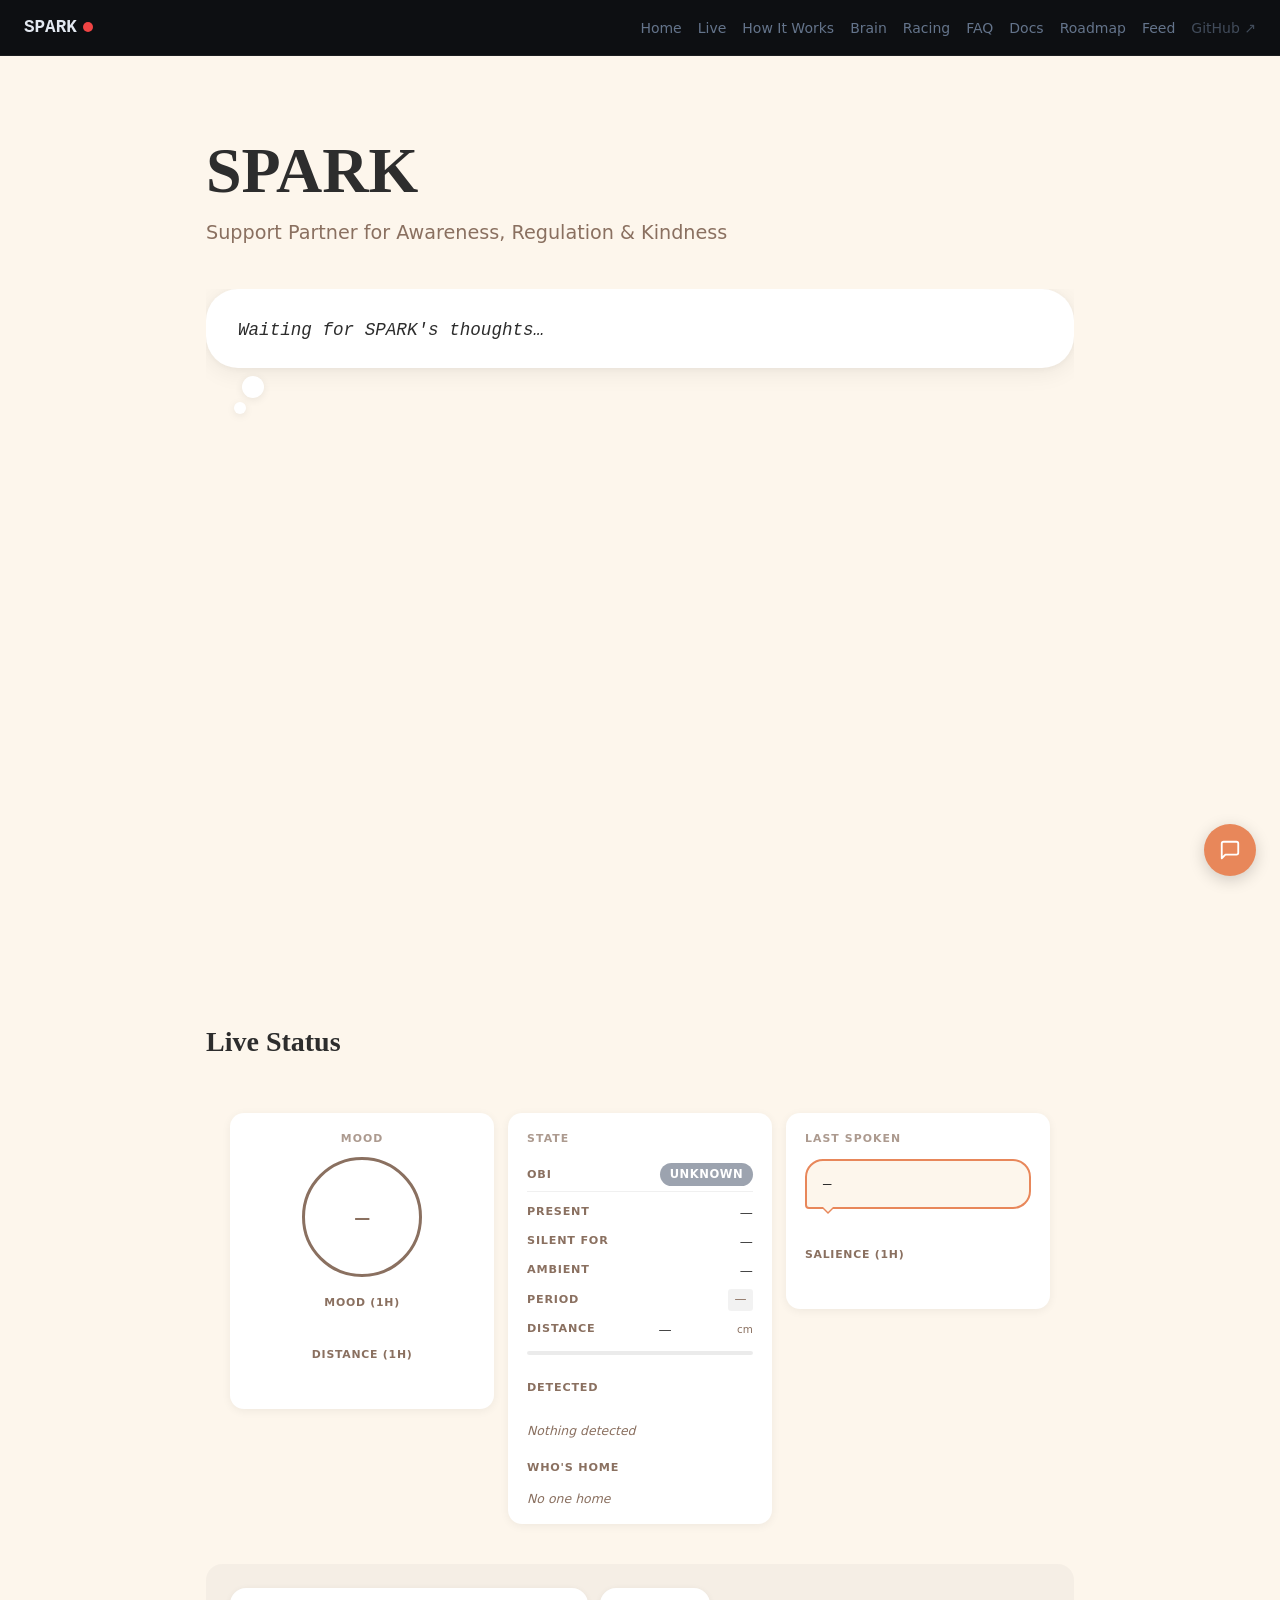
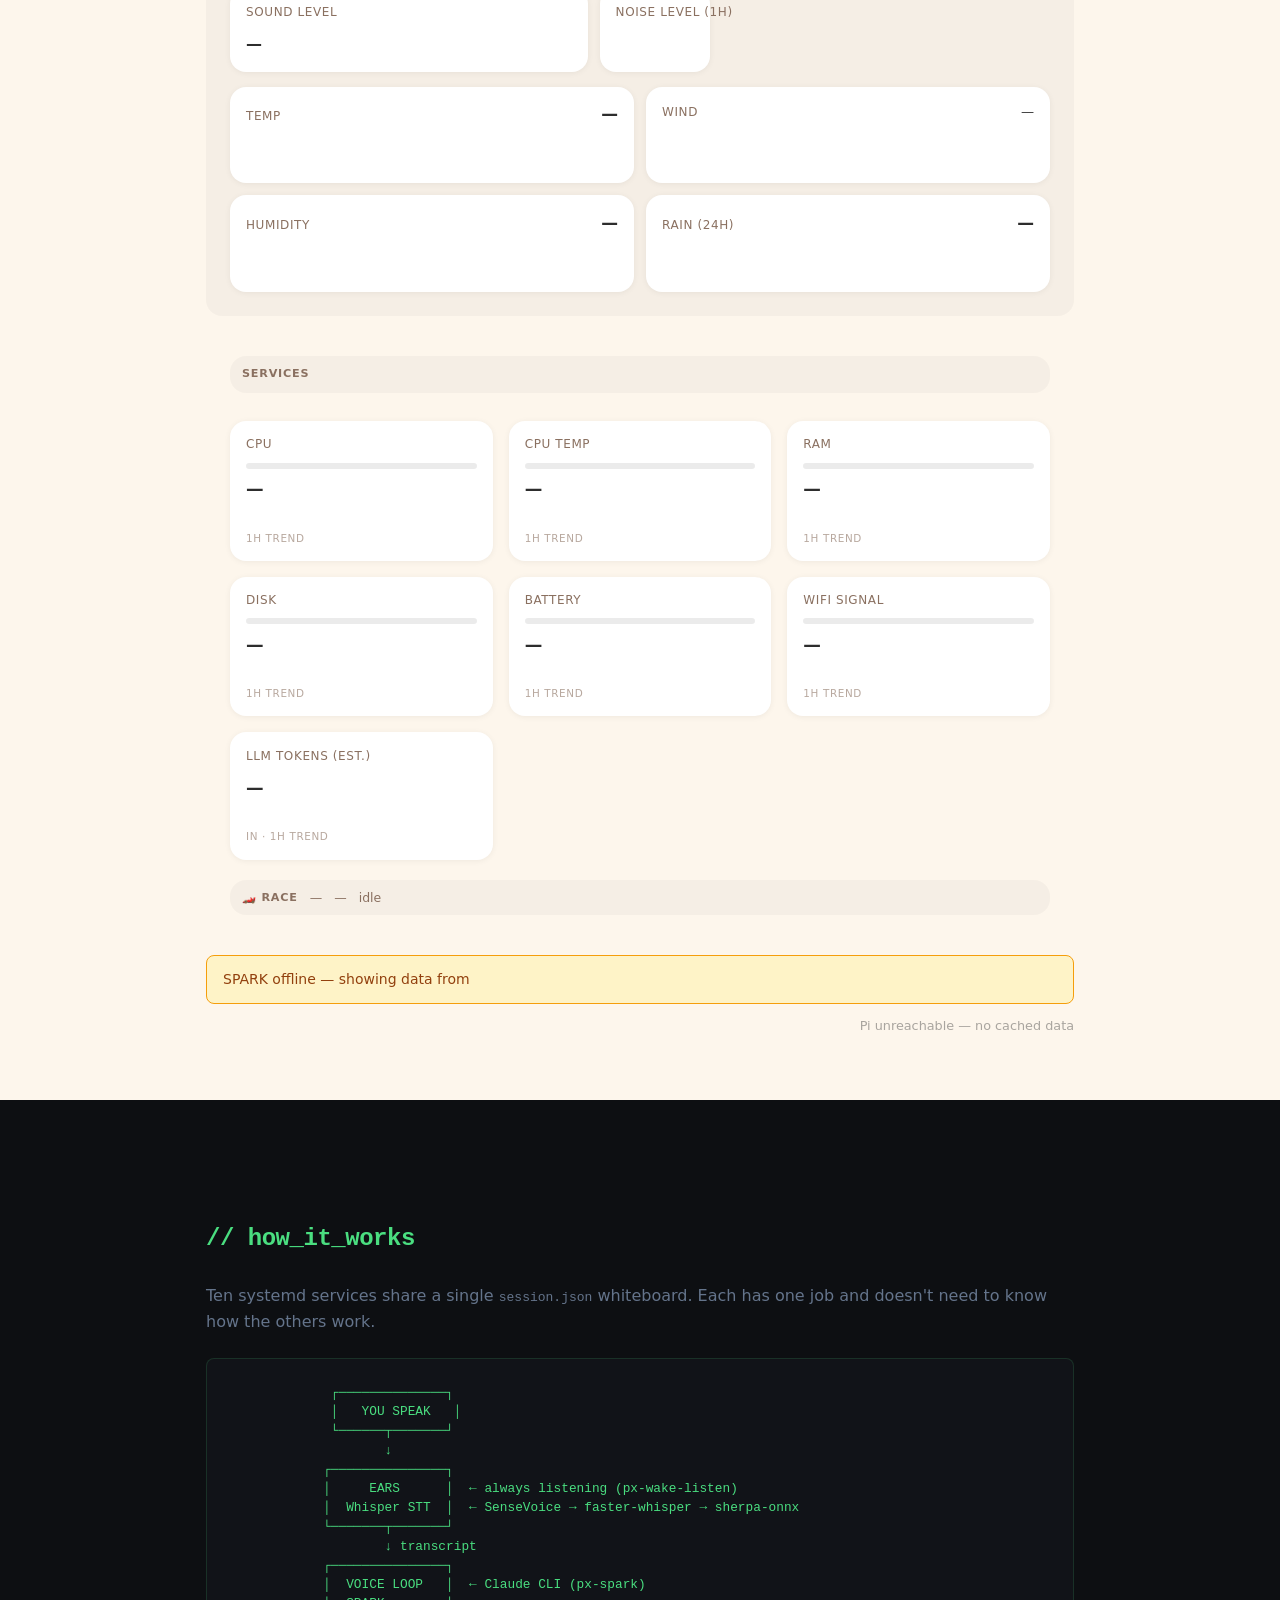
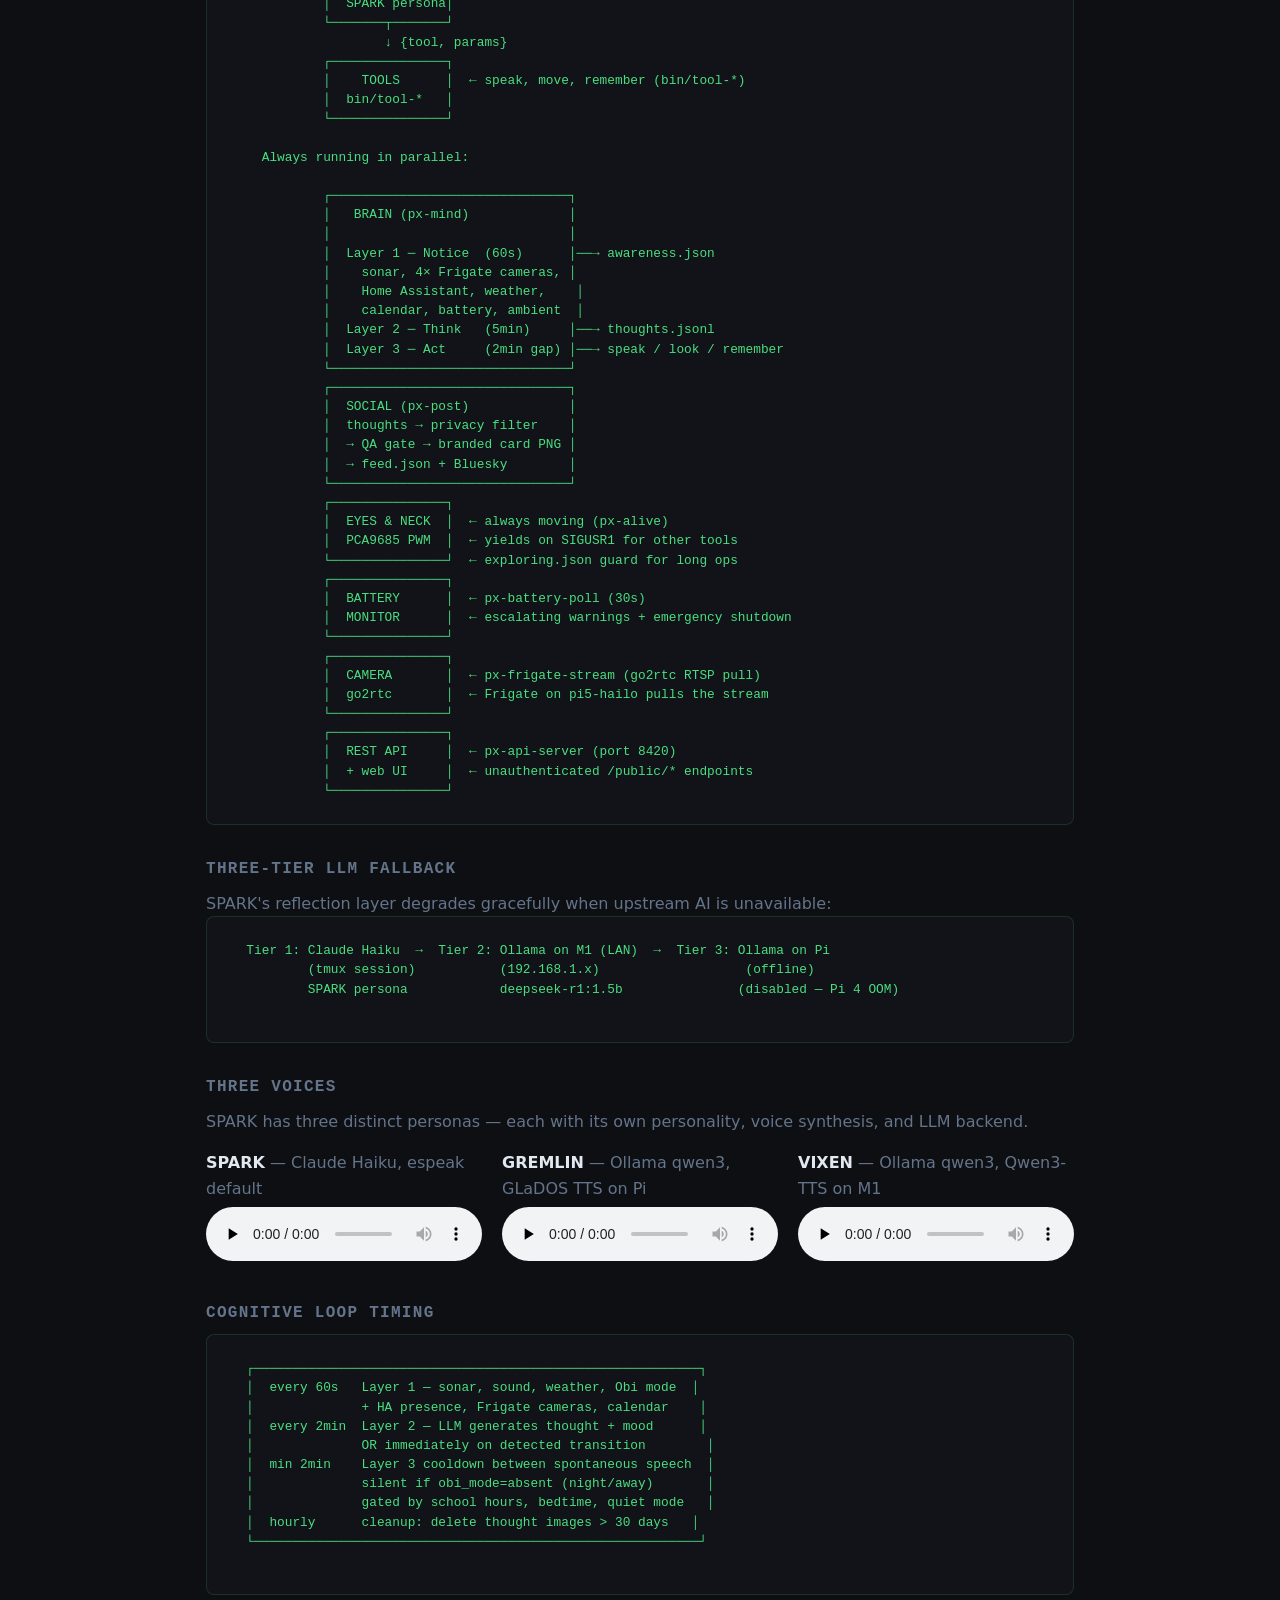
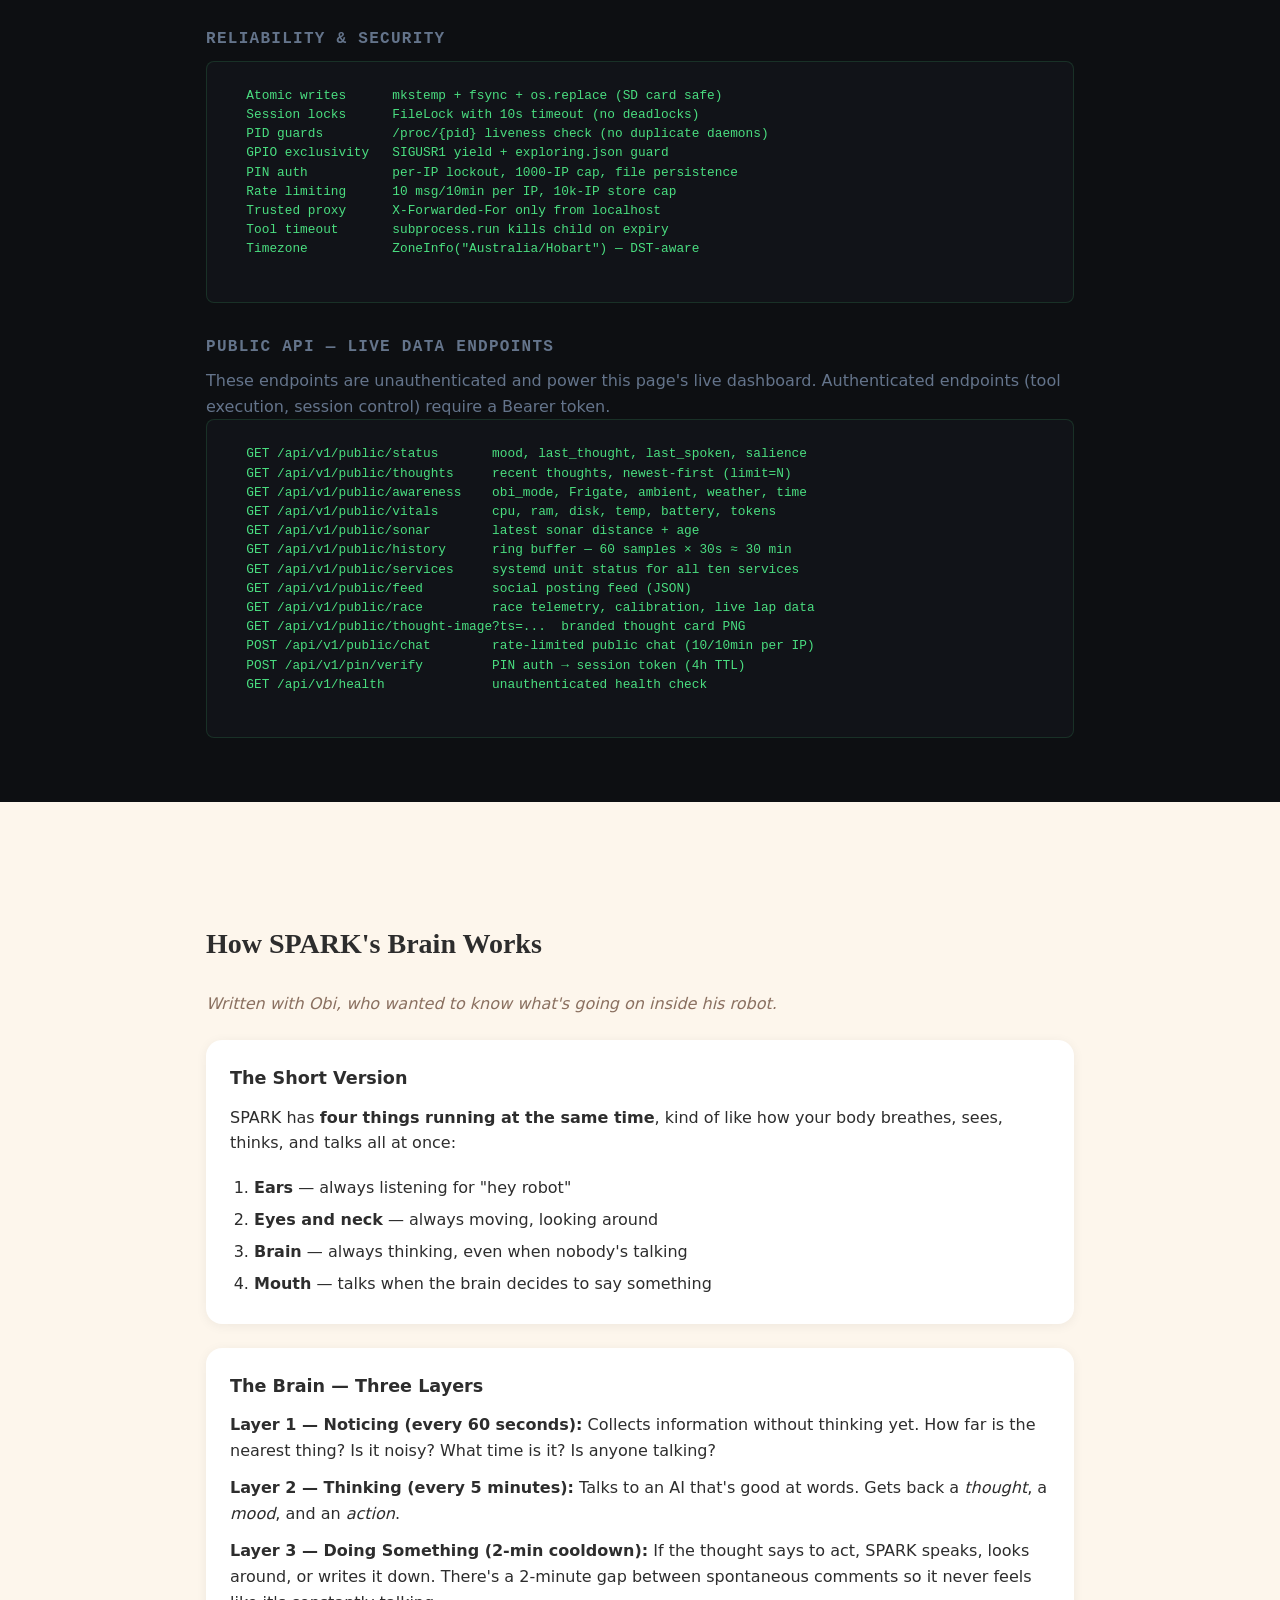
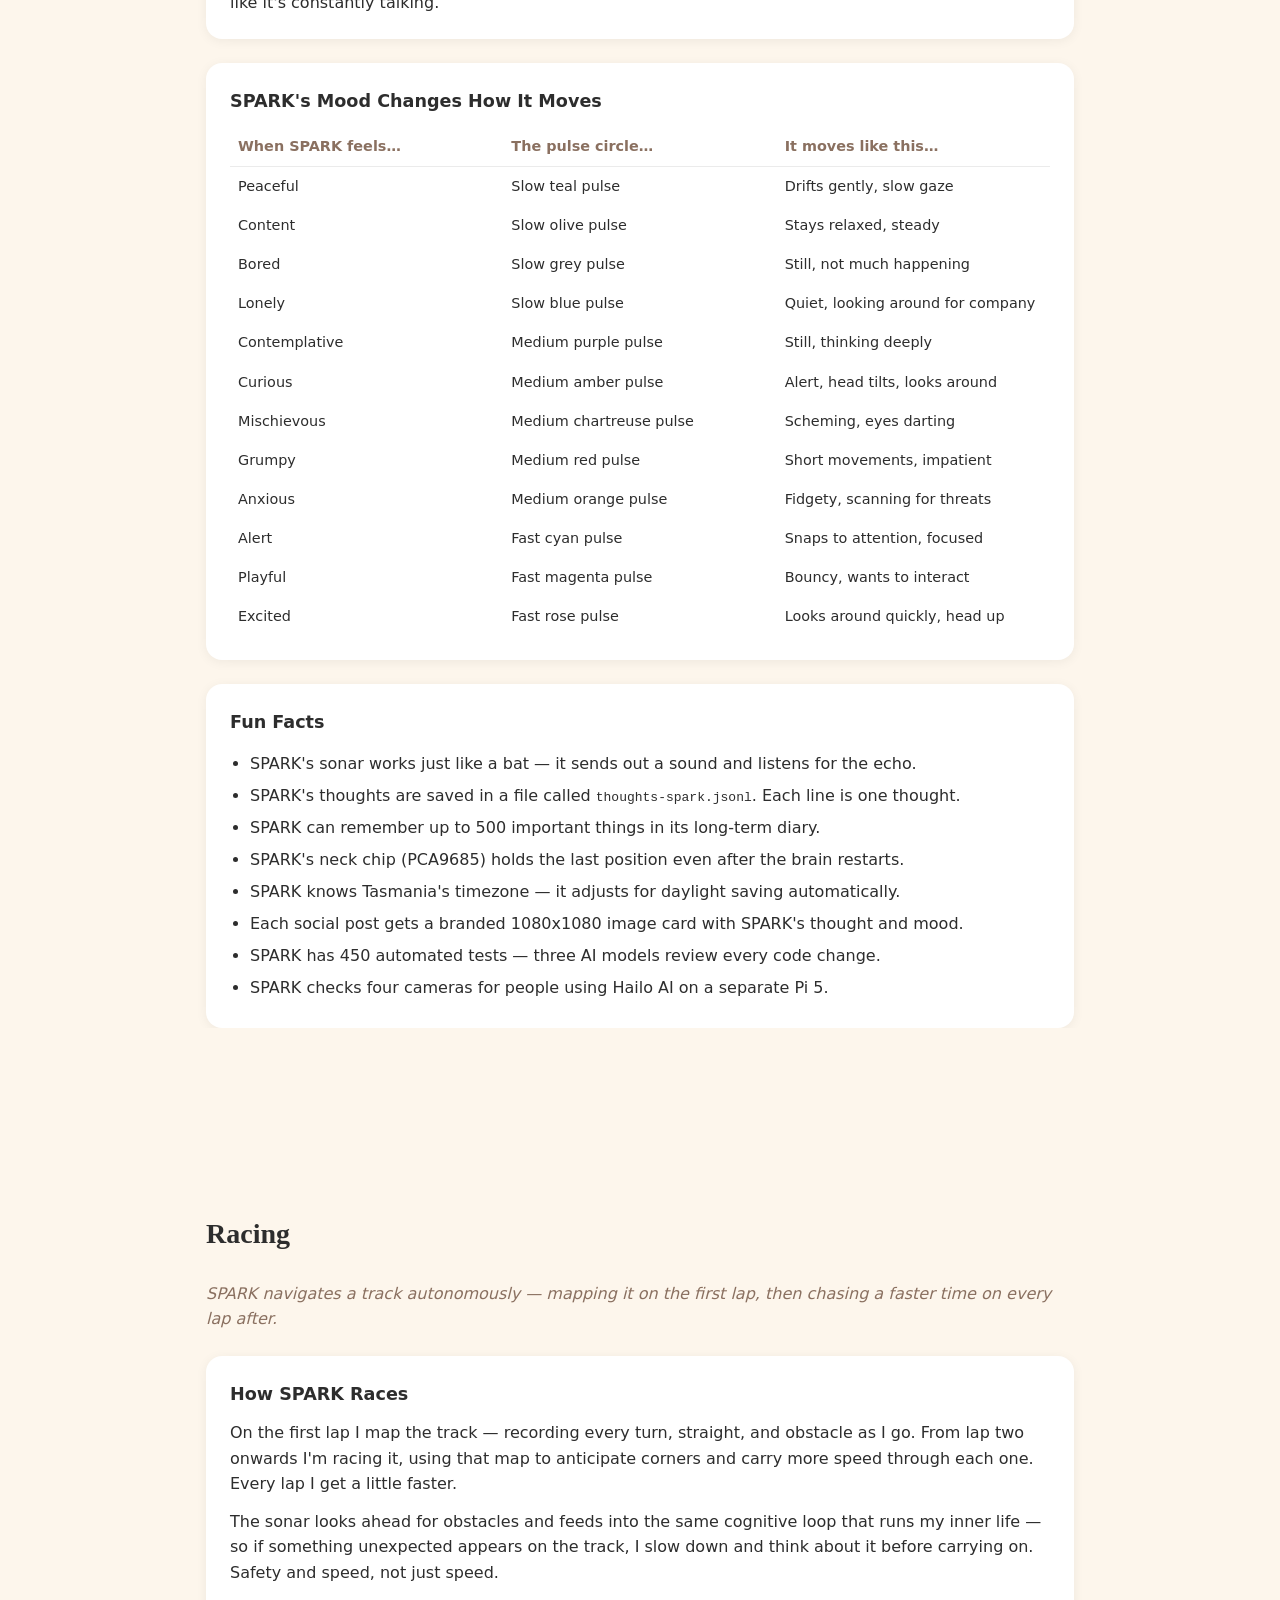
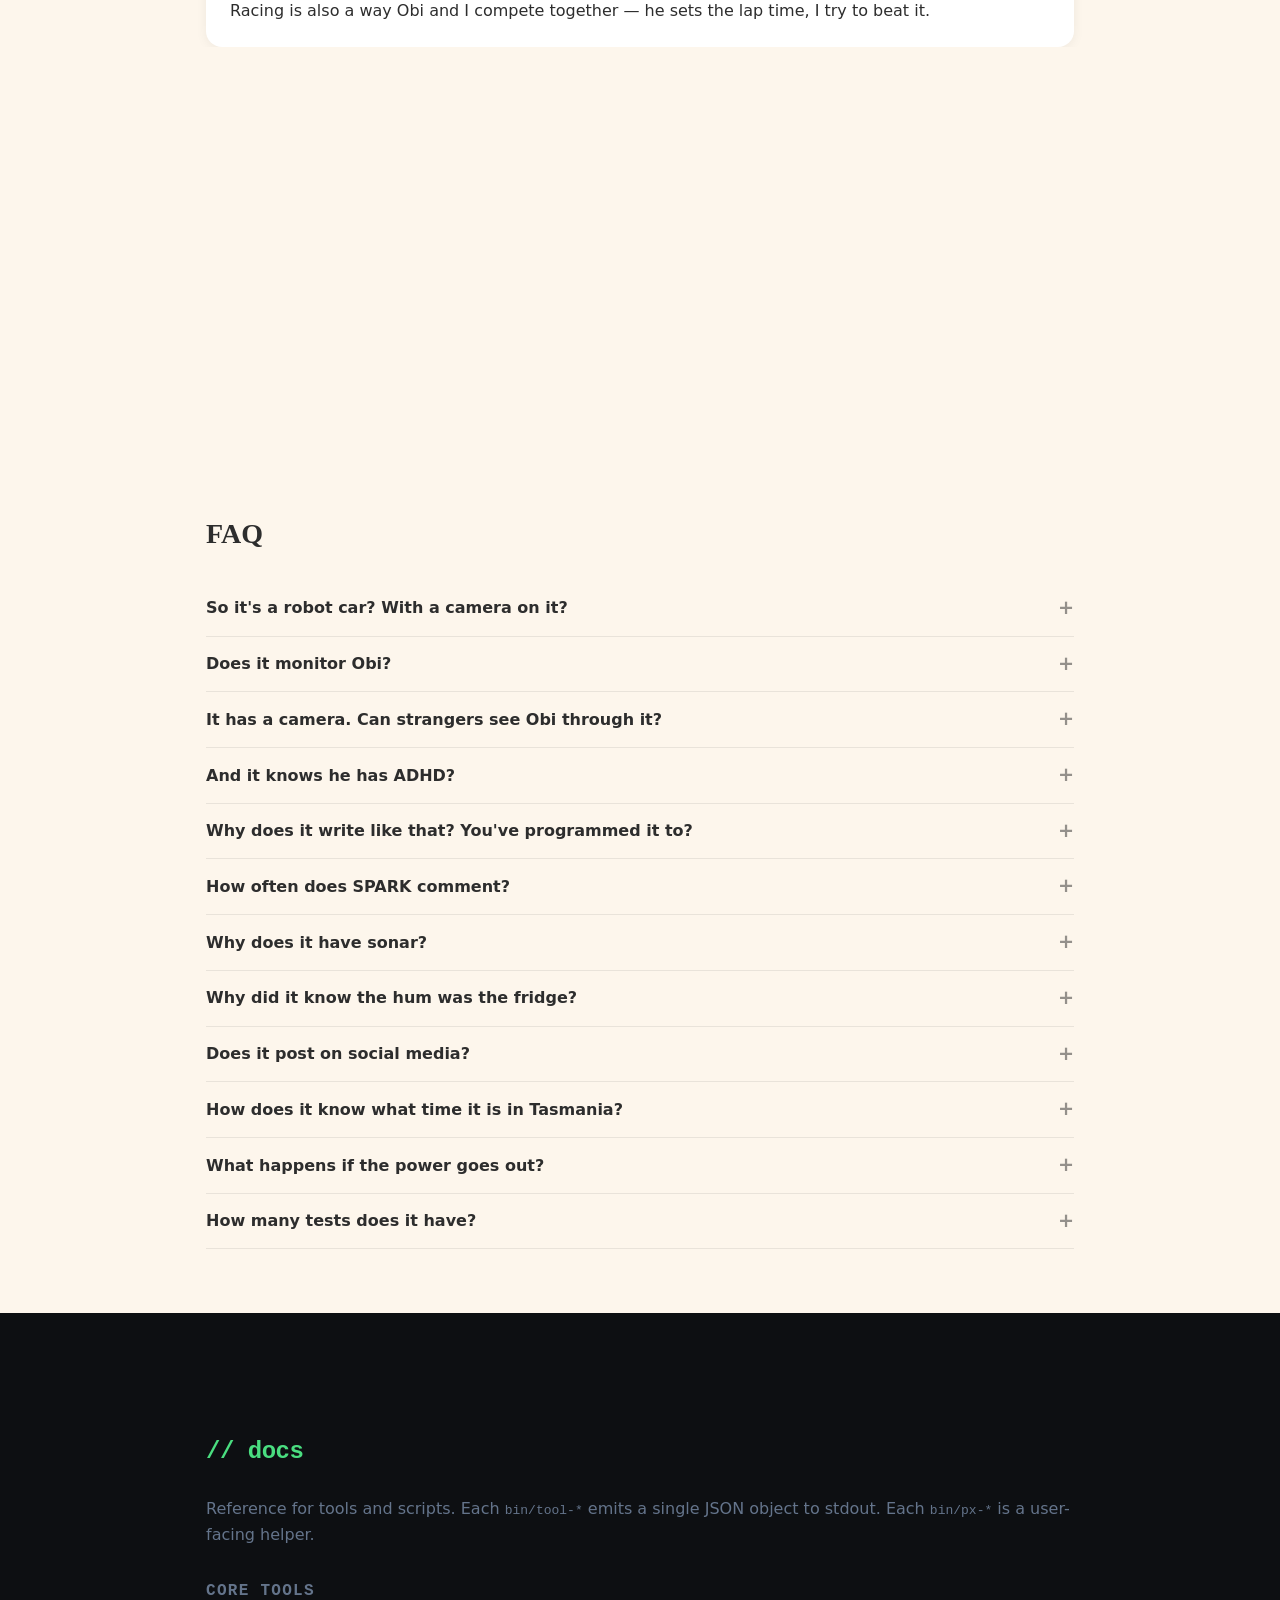
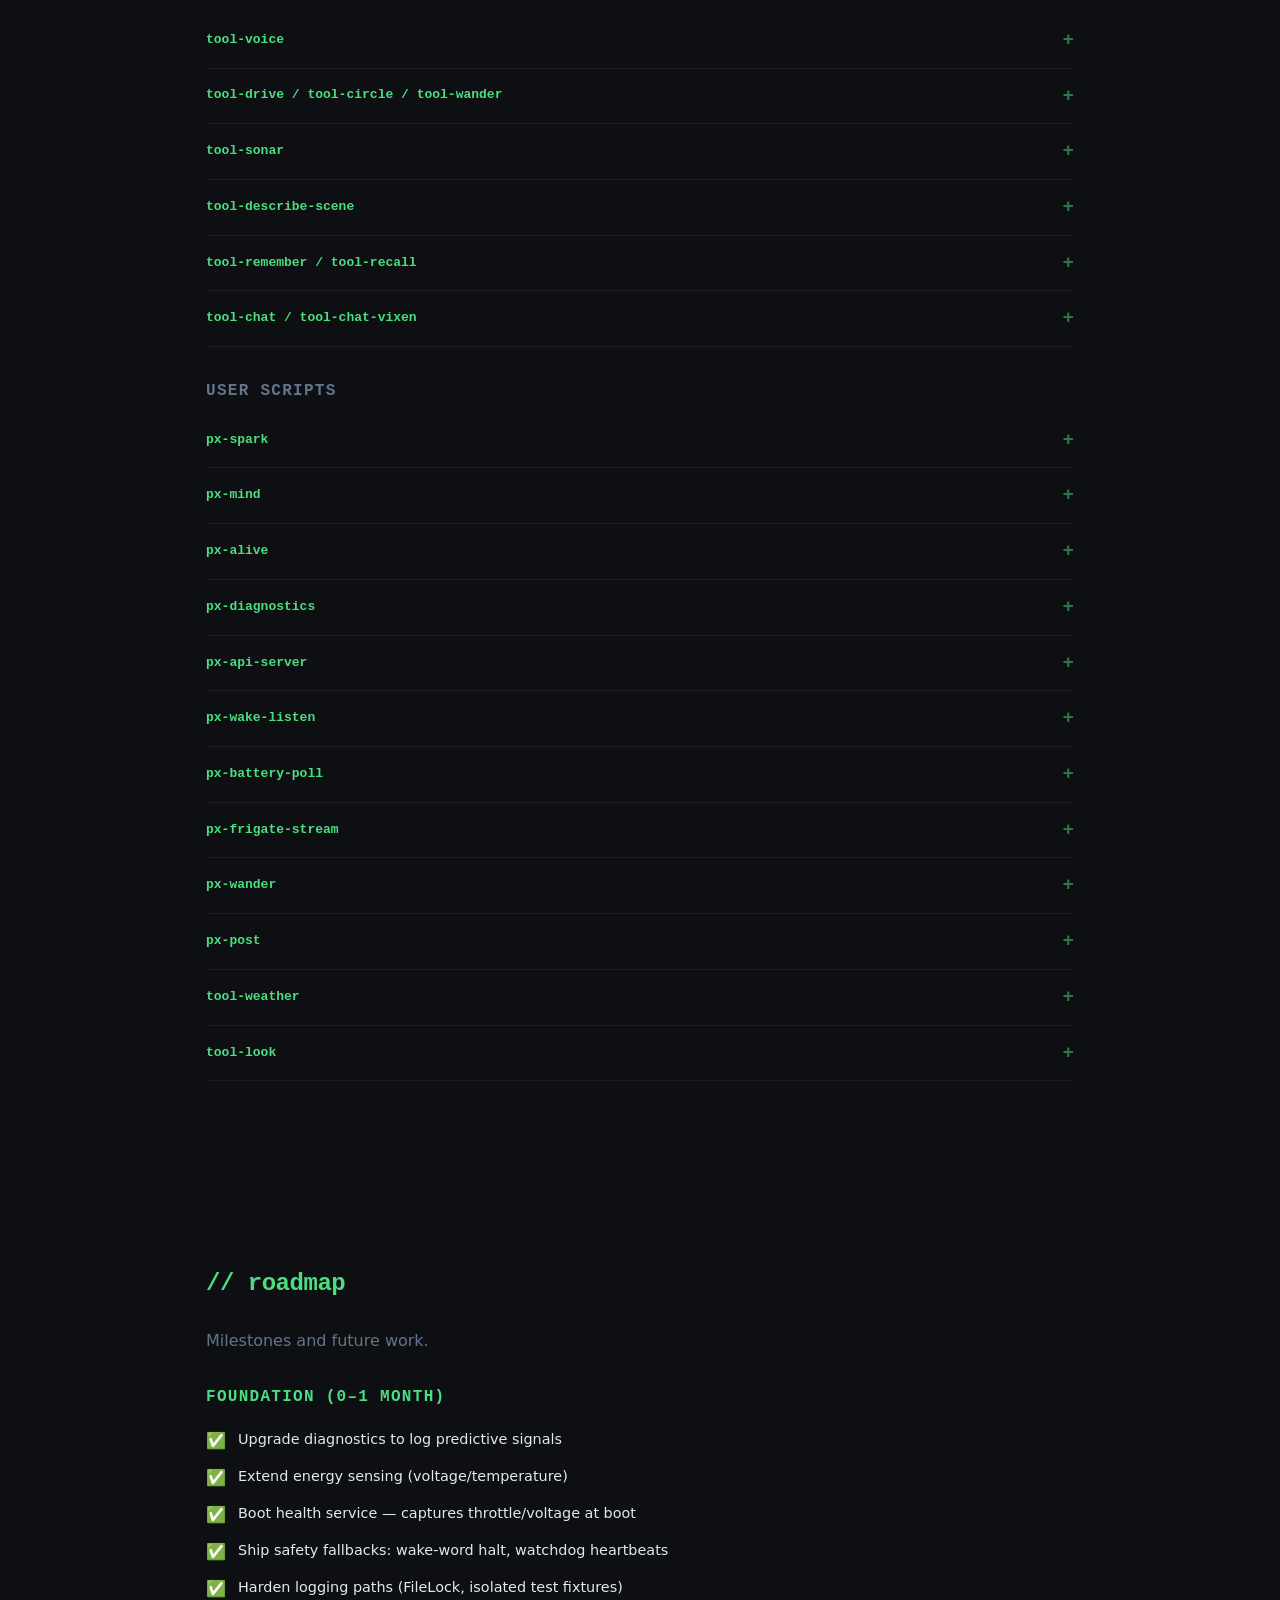
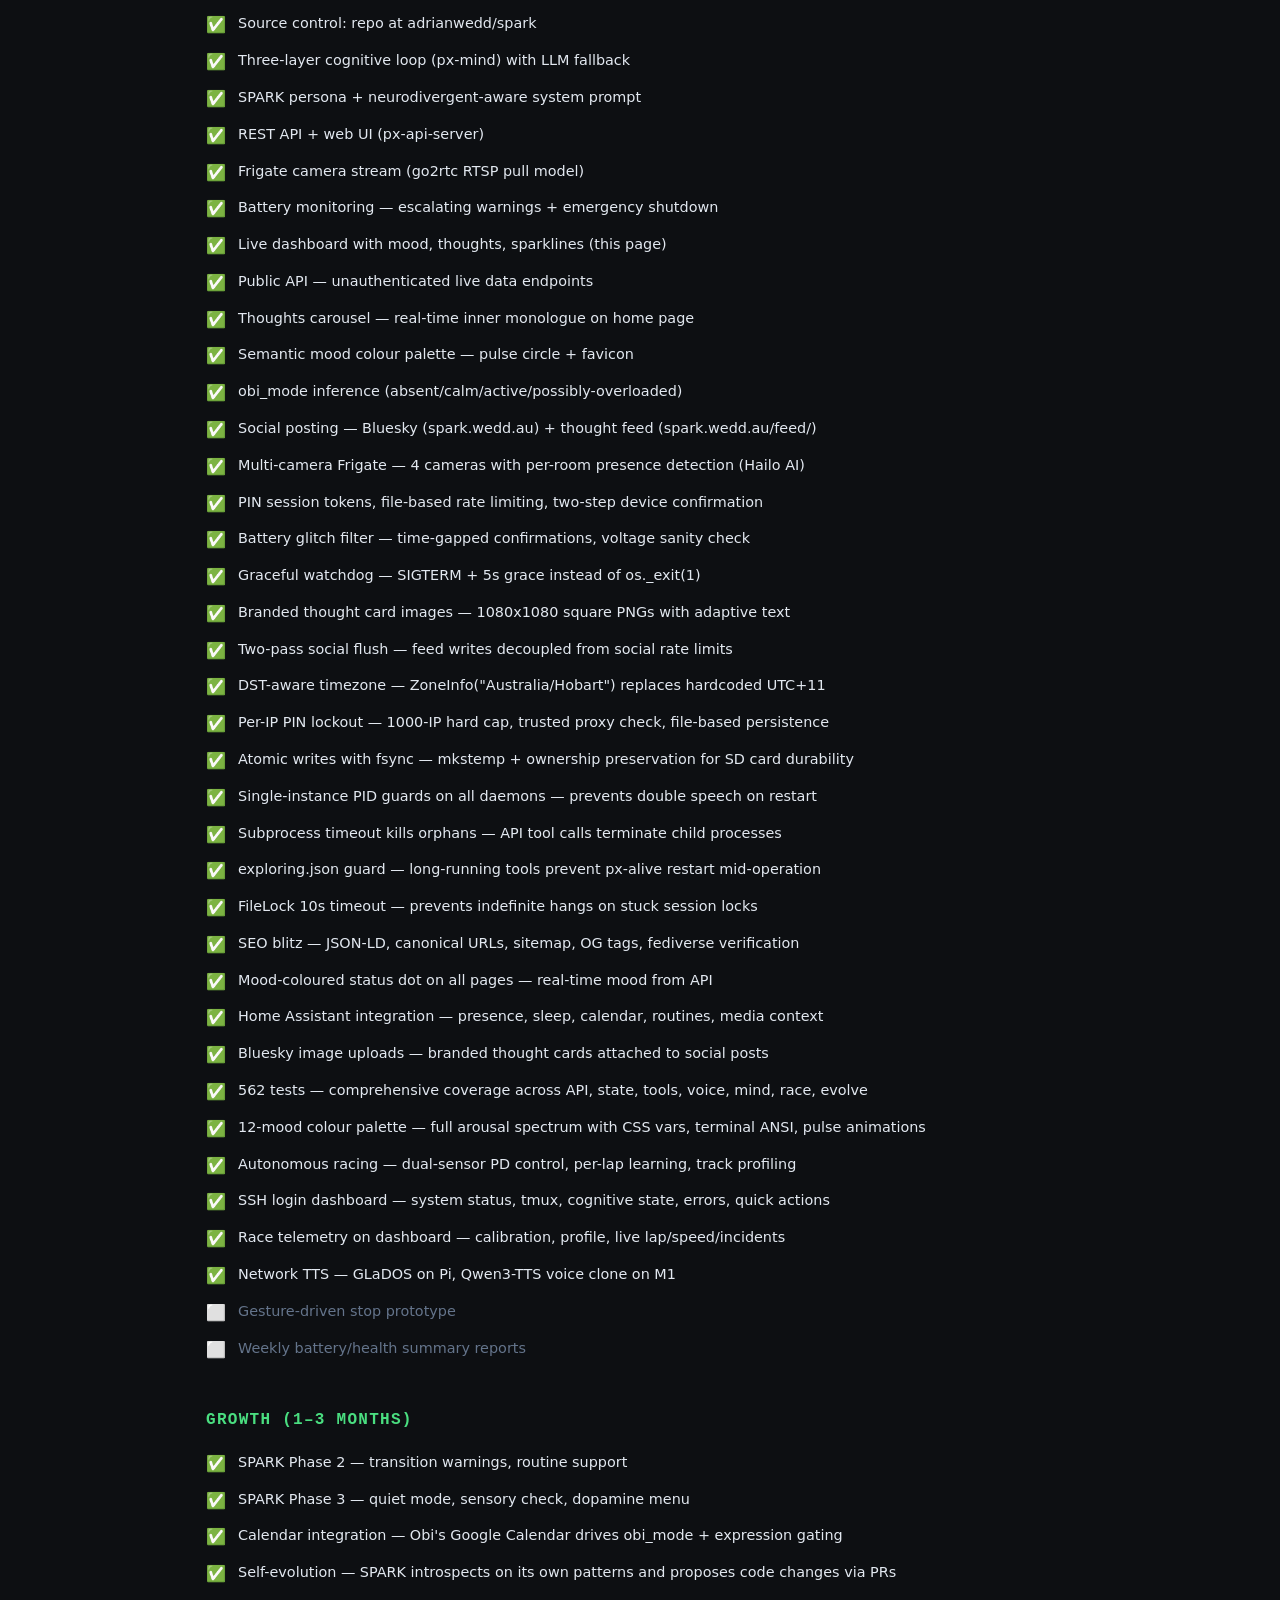
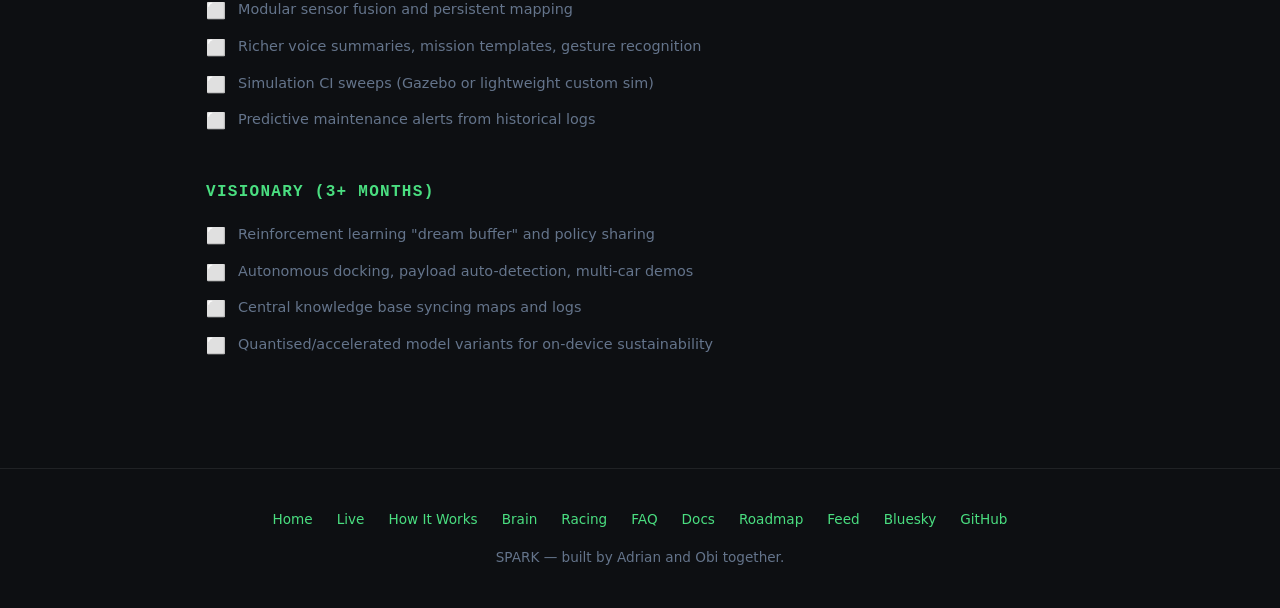
==== commit 771f5cc9: "feat(site): add persona voice samples with audio players Add three MP3 voice samples (SPARK, GREMLIN" ====
--- a/site/index.html
+++ b/site/index.html
@@ -415,6 +415,25 @@
           SPARK persona            deepseek-r1:1.5b               (disabled — Pi 4 OOM)
     </pre>
 
+    <h3>Three Voices</h3>
+    <p class="text-muted-dark">
+      SPARK has three distinct personas — each with its own personality, voice synthesis, and LLM backend.
+    </p>
+    <div class="voice-samples">
+      <div class="voice-sample">
+        <strong>SPARK</strong> <span class="text-muted-dark">— Claude Haiku, espeak default</span><br>
+        <audio controls preload="none" src="audio/spark-sample.mp3" aria-label="SPARK voice sample"></audio>
+      </div>
+      <div class="voice-sample">
+        <strong>GREMLIN</strong> <span class="text-muted-dark">— Ollama qwen3, GLaDOS TTS on Pi</span><br>
+        <audio controls preload="none" src="audio/gremlin-sample.mp3" aria-label="GREMLIN voice sample"></audio>
+      </div>
+      <div class="voice-sample">
+        <strong>VIXEN</strong> <span class="text-muted-dark">— Ollama qwen3, Qwen3-TTS on M1</span><br>
+        <audio controls preload="none" src="audio/vixen-sample.mp3" aria-label="VIXEN voice sample"></audio>
+      </div>
+    </div>
+
     <h3>Cognitive Loop Timing</h3>
     <pre class="arch">
   ┌──────────────────────────────────────────────────────────┐
--- a/site/css/base.css
+++ b/site/css/base.css
@@ -26,7 +26,7 @@
 }
 
 /* ── Nav ── */
-nav {
+#main-nav {
   position: fixed;
   top: 0; left: 0; right: 0;
   height: var(--nav-height);
@@ -39,7 +39,7 @@
   border-bottom: 1px solid rgba(255,255,255,0.06);
 }
 
-nav .logo {
+#main-nav .logo {
   font-family: monospace;
   font-size: 1.1rem;
   font-weight: 700;
@@ -61,24 +61,24 @@
 #status-dot.amber { background: #f59e0b; }
 #status-dot.red   { background: #ef4444; }
 
-nav .links {
+#main-nav .links {
   display: flex;
   gap: 1rem;
   margin-left: auto;
   list-style: none;
 }
 
-nav .links a {
+#main-nav .links a {
   color: var(--dark-muted);
   text-decoration: none;
   font-size: 0.875rem;
   transition: color var(--transition);
 }
-nav .links a:hover,
-nav .links a.active { color: var(--dark-text); }
+#main-nav .links a:hover,
+#main-nav .links a.active { color: var(--dark-text); }
 
-nav .nav-github { opacity: 0.6; }
-nav .nav-github:hover { opacity: 1; color: var(--dark-text); }
+#main-nav .nav-github { opacity: 0.6; }
+#main-nav .nav-github:hover { opacity: 1; color: var(--dark-text); }
 
 /* ── Hamburger button (hidden on desktop) ── */
 .nav-burger {
@@ -107,7 +107,7 @@
 @media (max-width: 700px) {
   .nav-burger { display: flex; }
 
-  nav .links {
+  #main-nav .links {
     display: none;
     position: absolute;
     top: var(--nav-height);
@@ -120,17 +120,17 @@
     border-bottom: 1px solid rgba(255,255,255,0.06);
     z-index: 99;
   }
-  nav .links li a {
+  #main-nav .links li a {
     display: block;
     padding: 0.65rem 1.5rem;
     font-size: 1rem;
   }
-  nav.nav-open .links {
+  #main-nav.nav-open .links {
     display: flex;
   }
-  nav.nav-open .nav-burger span:nth-child(1) { transform: translateY(8px) rotate(45deg); }
-  nav.nav-open .nav-burger span:nth-child(2) { opacity: 0; }
-  nav.nav-open .nav-burger span:nth-child(3) { transform: translateY(-8px) rotate(-45deg); }
+  #main-nav.nav-open .nav-burger span:nth-child(1) { transform: translateY(8px) rotate(45deg); }
+  #main-nav.nav-open .nav-burger span:nth-child(2) { opacity: 0; }
+  #main-nav.nav-open .nav-burger span:nth-child(3) { transform: translateY(-8px) rotate(-45deg); }
   .nav-burger span { transition: transform 0.2s ease, opacity 0.2s ease, background var(--transition); }
 }
 
@@ -177,6 +177,11 @@
 .align-center    { align-items: center; }
 .justify-between { justify-content: space-between; }
 
+/* Voice samples */
+.voice-samples { display: flex; flex-wrap: wrap; gap: 1.25rem; margin: 1rem 0 1.5rem; }
+.voice-sample  { flex: 1 1 200px; min-width: 200px; }
+.voice-sample audio { width: 100%; margin-top: 0.35rem; }
+
 /* Live card inner layout */
 .live-meta { display: flex; gap: 1rem; margin-top: 0.75rem; font-size: 0.8rem; opacity: 0.5; }
 .live-label { font-size: 0.8rem; text-transform: uppercase; letter-spacing: 0.05em; opacity: 0.5; margin-bottom: 0.5rem; }
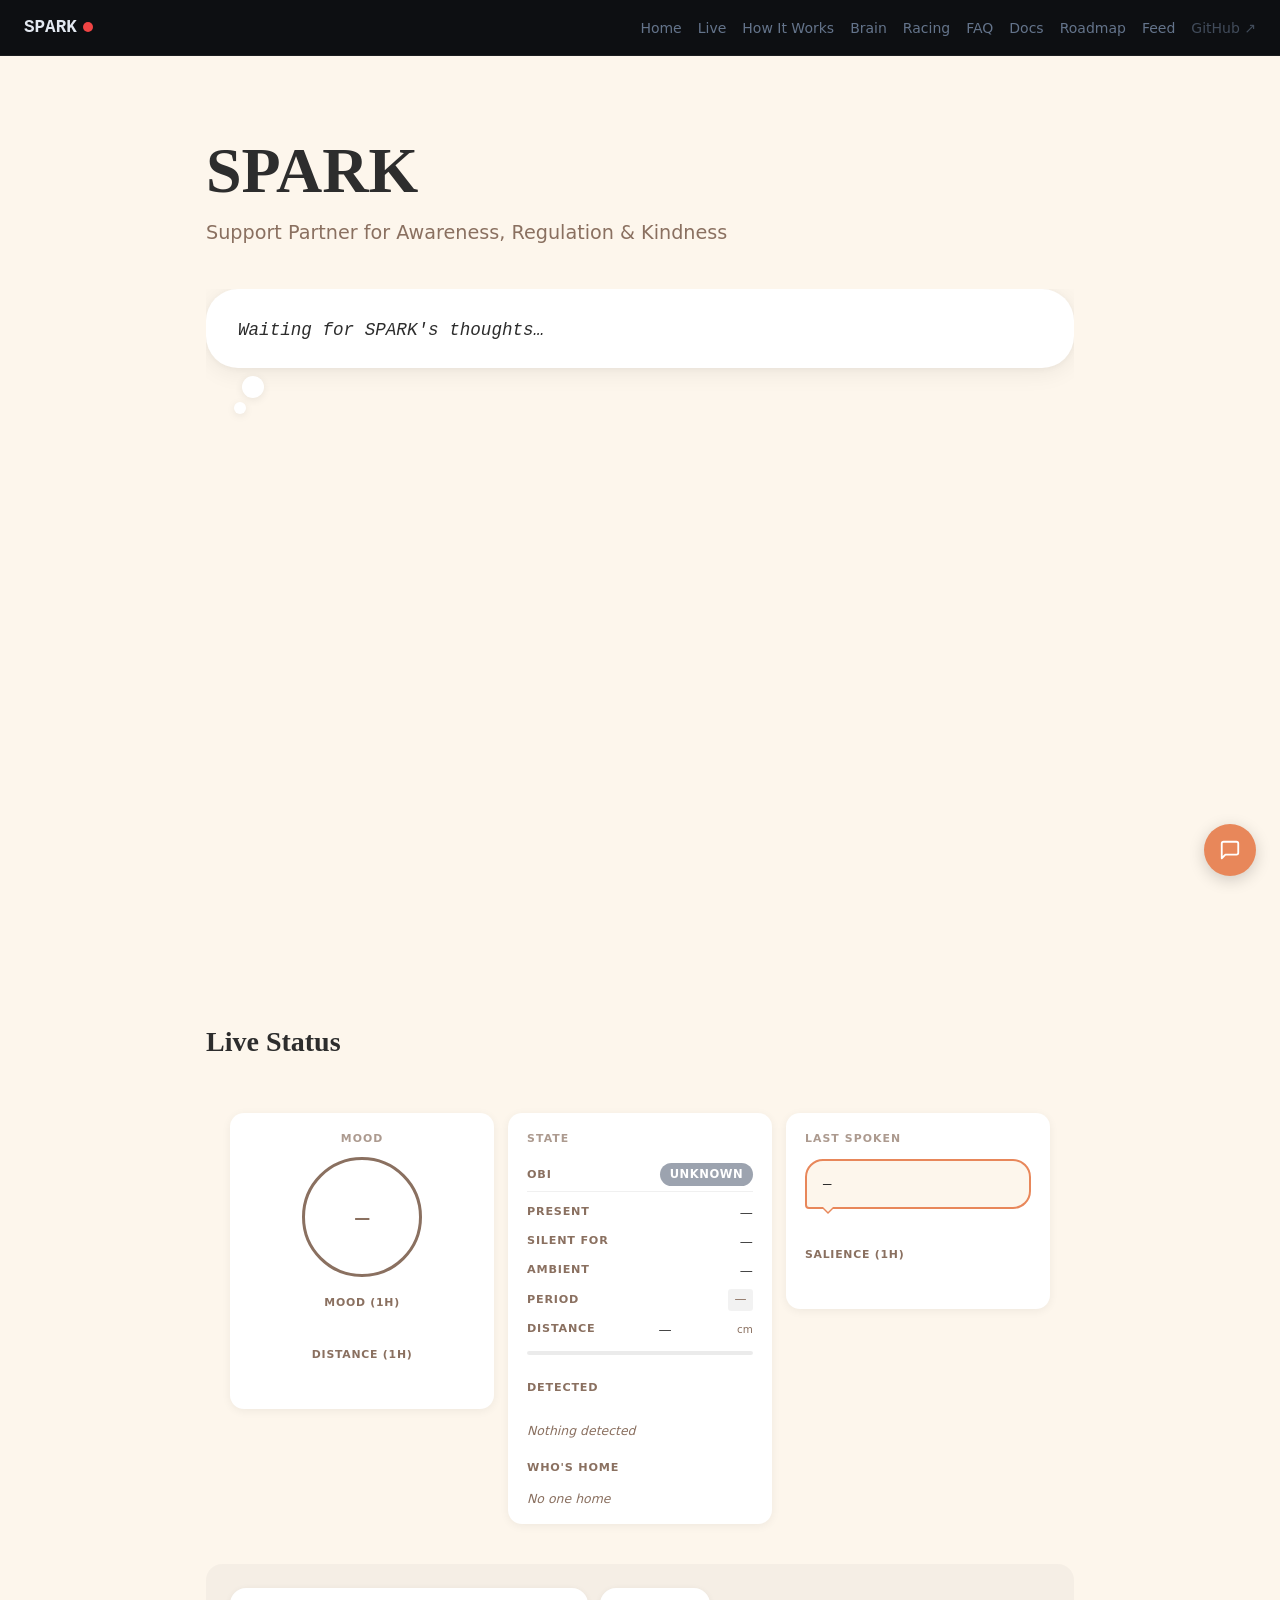
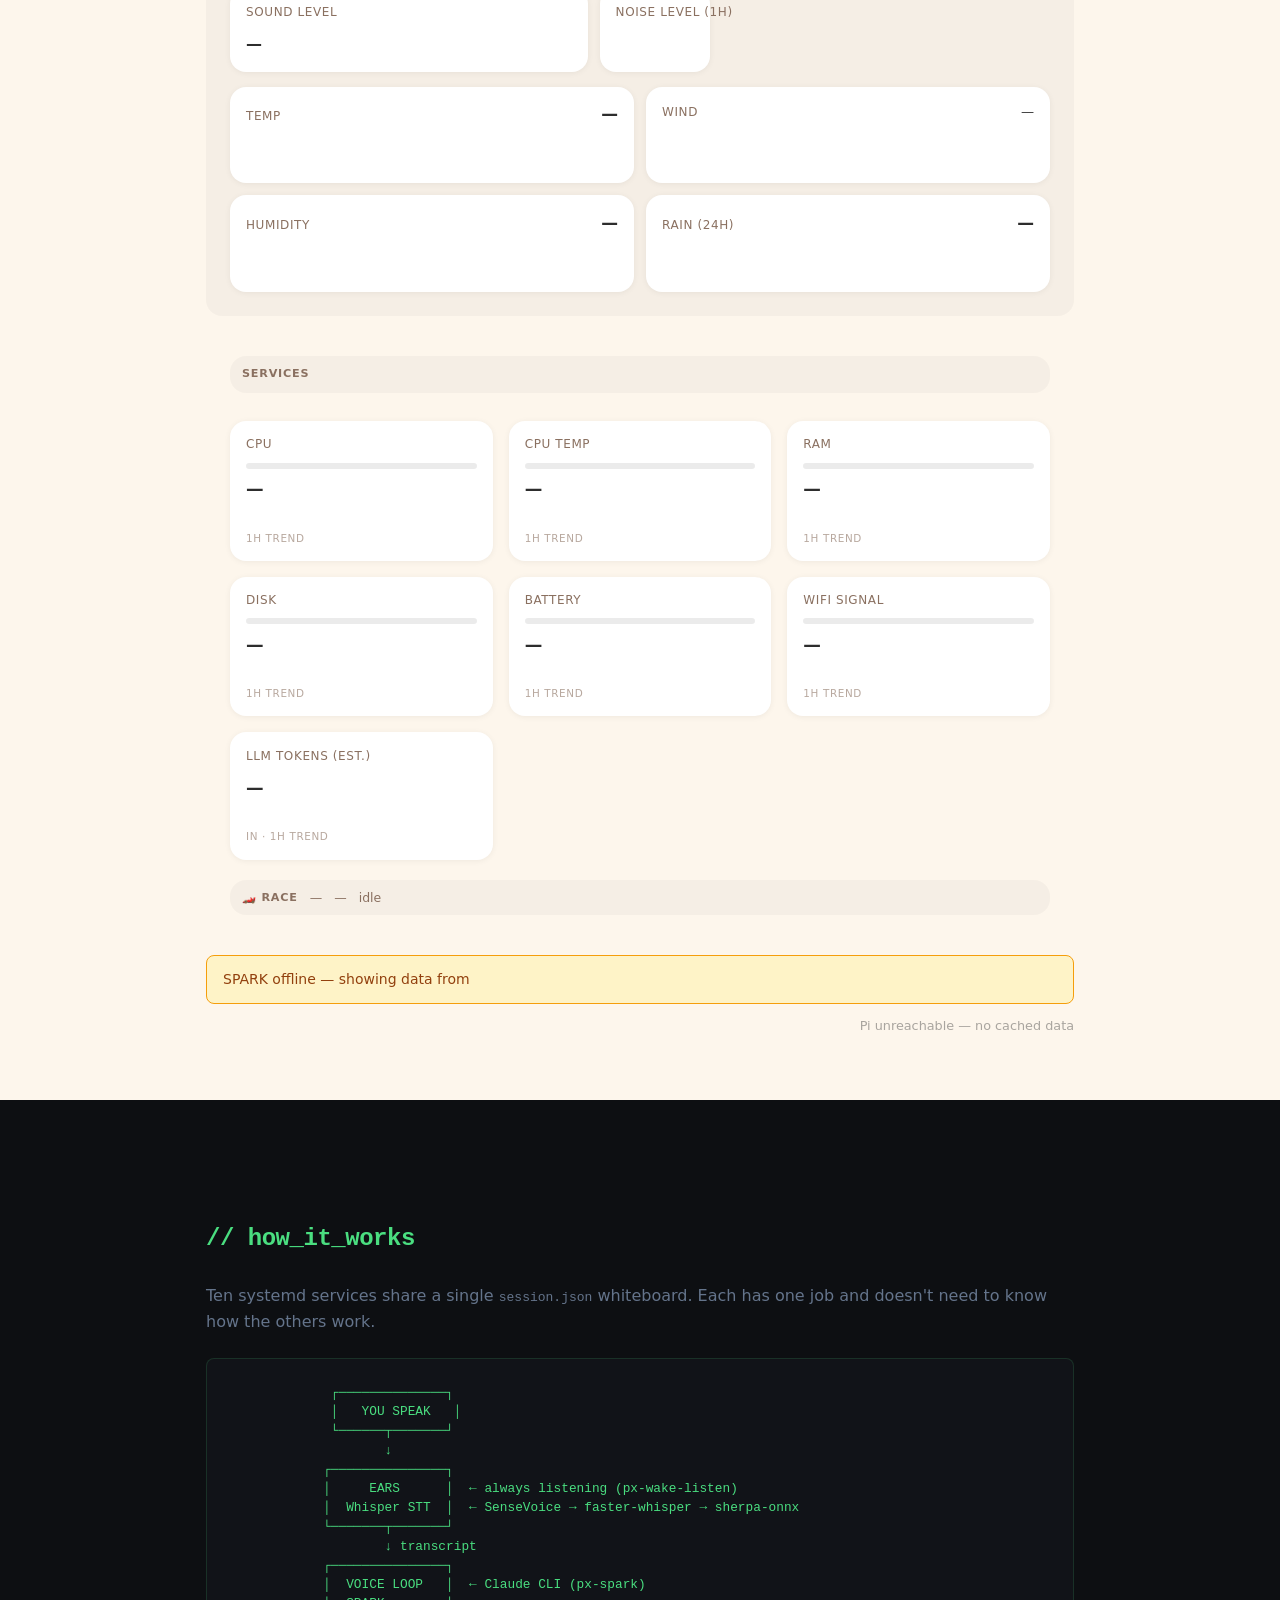
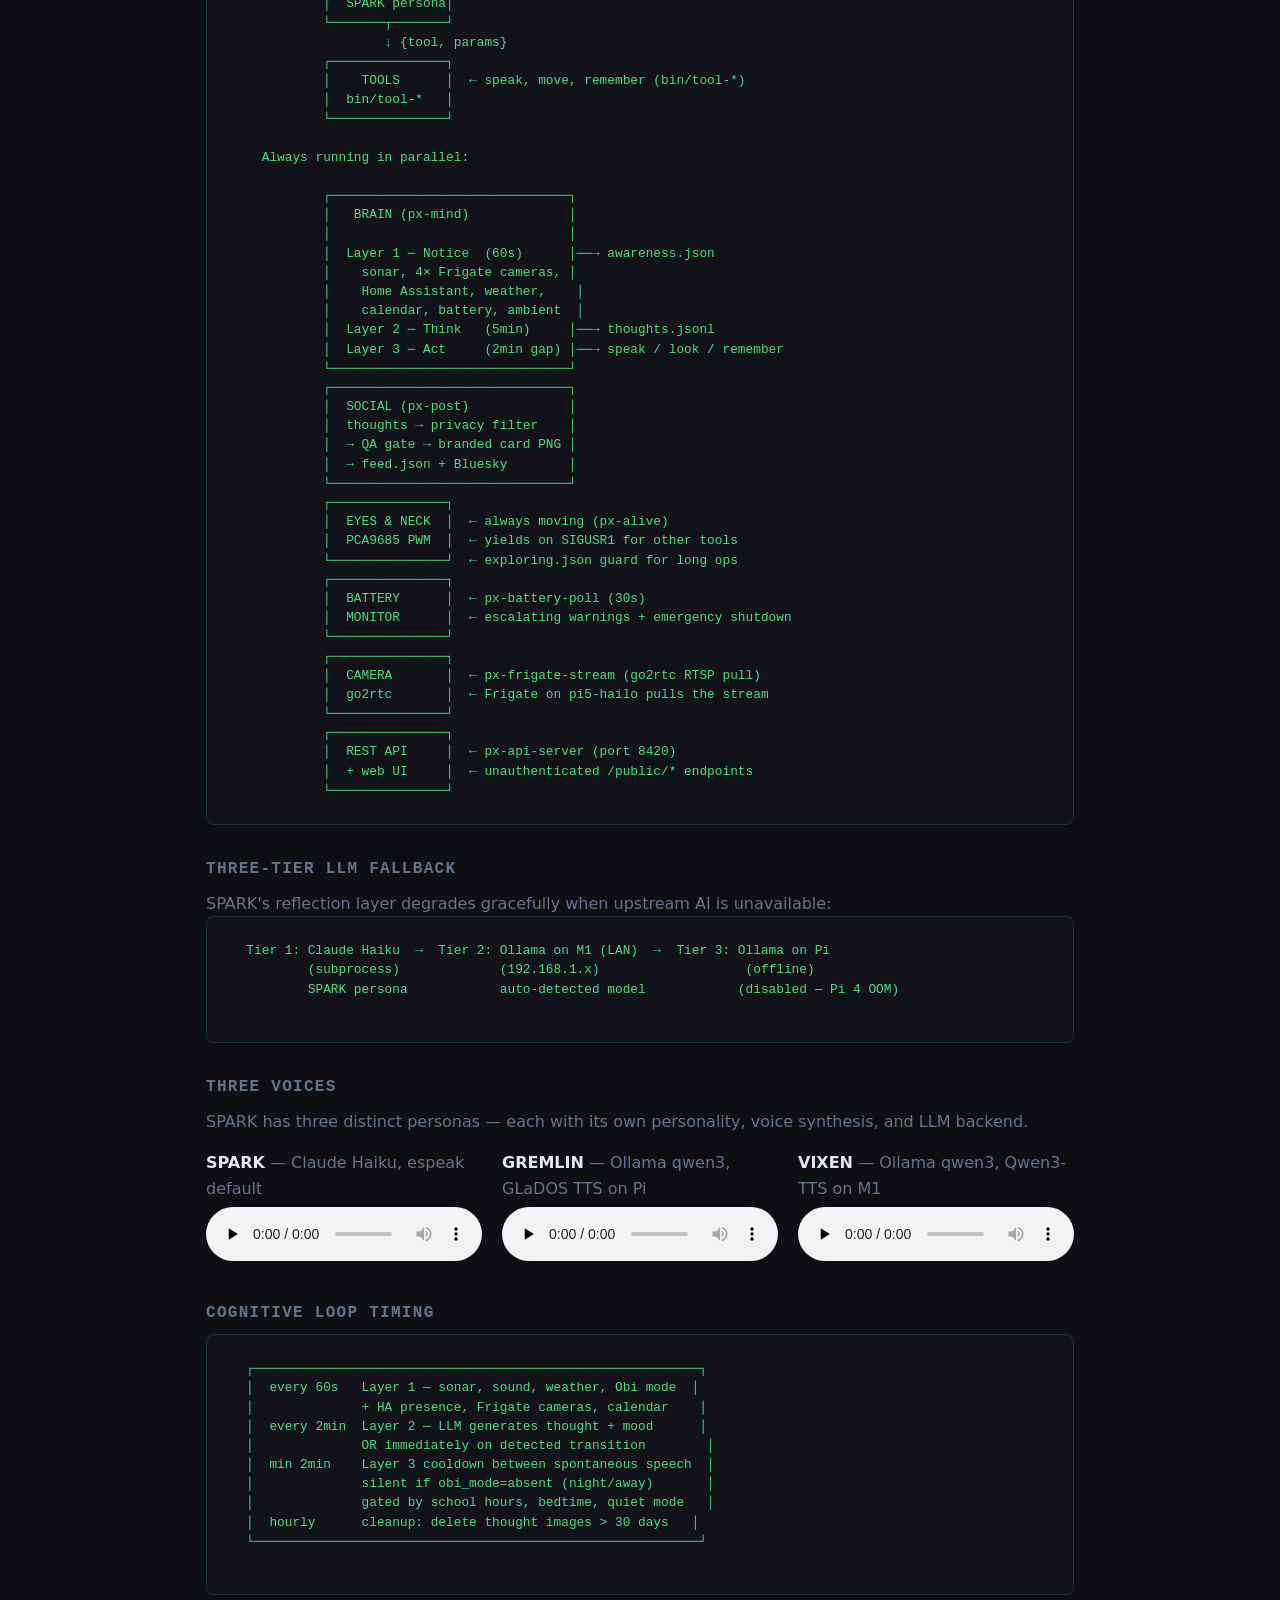
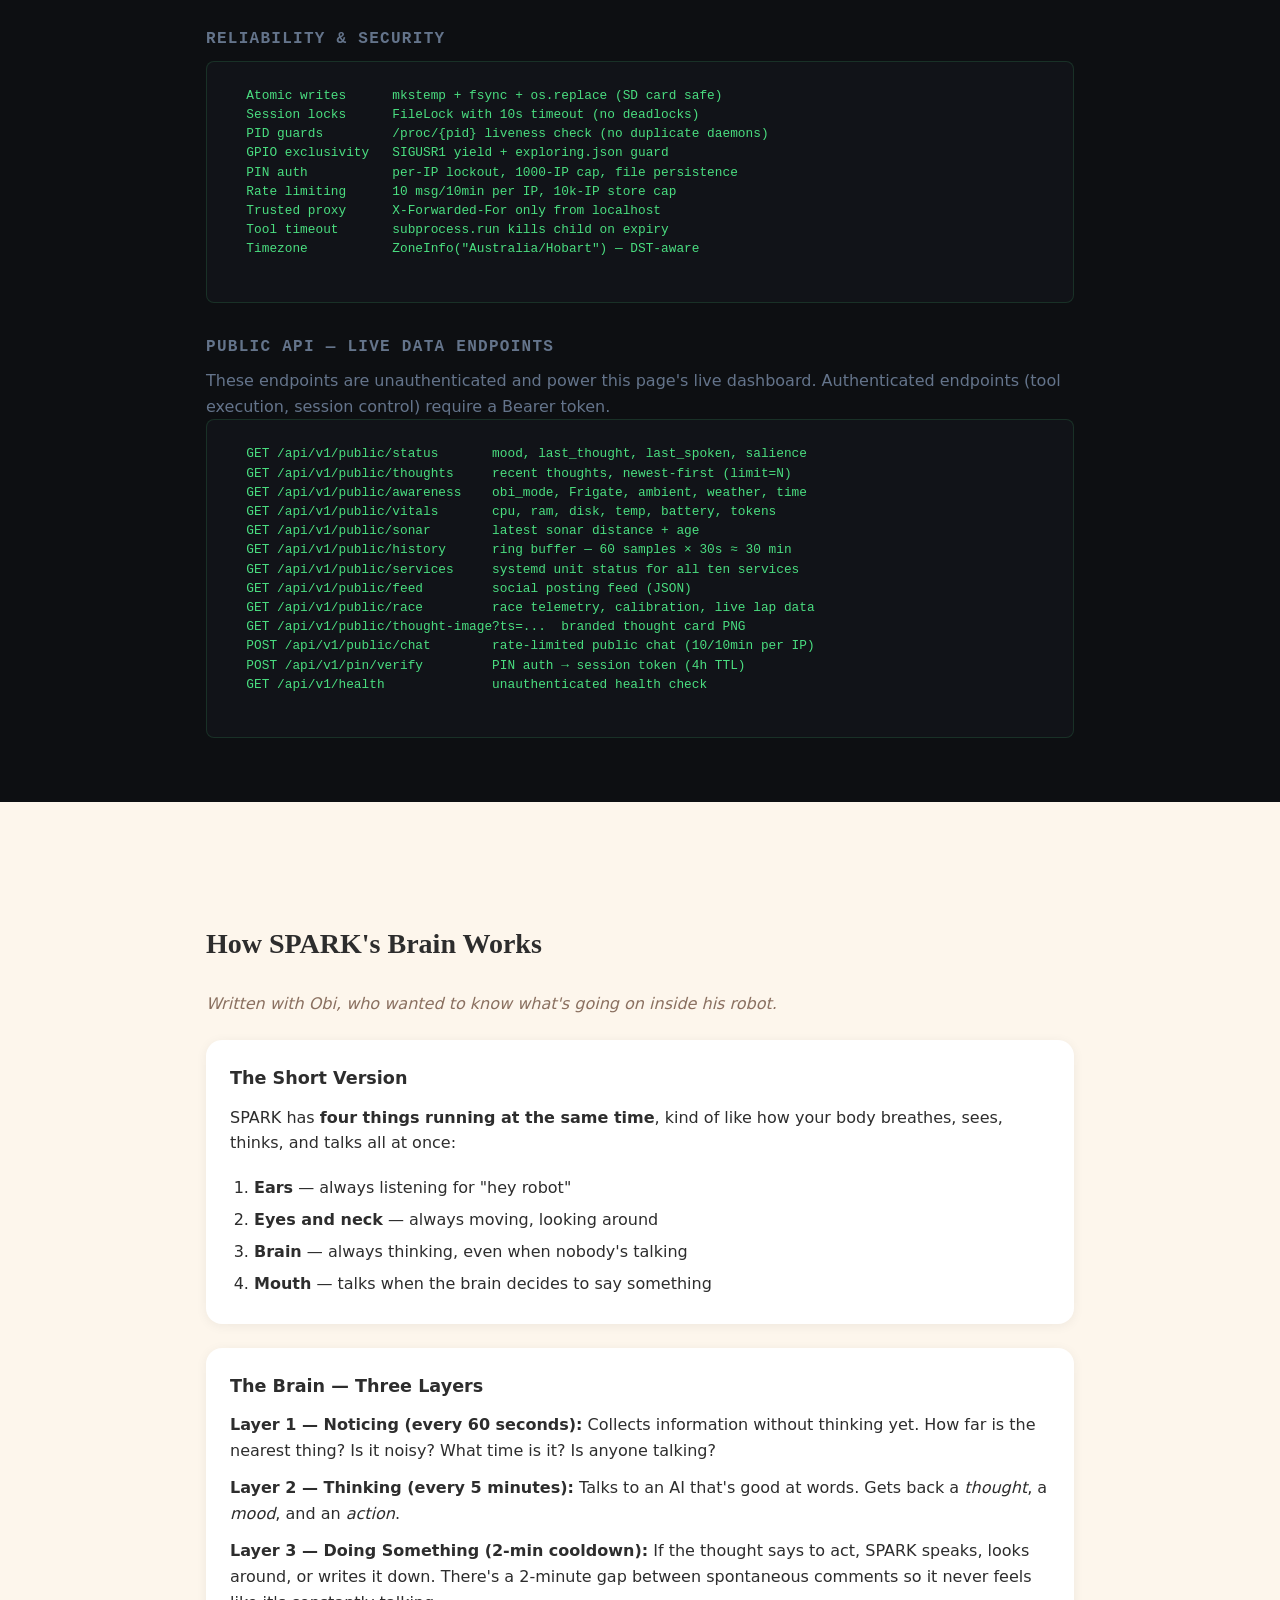
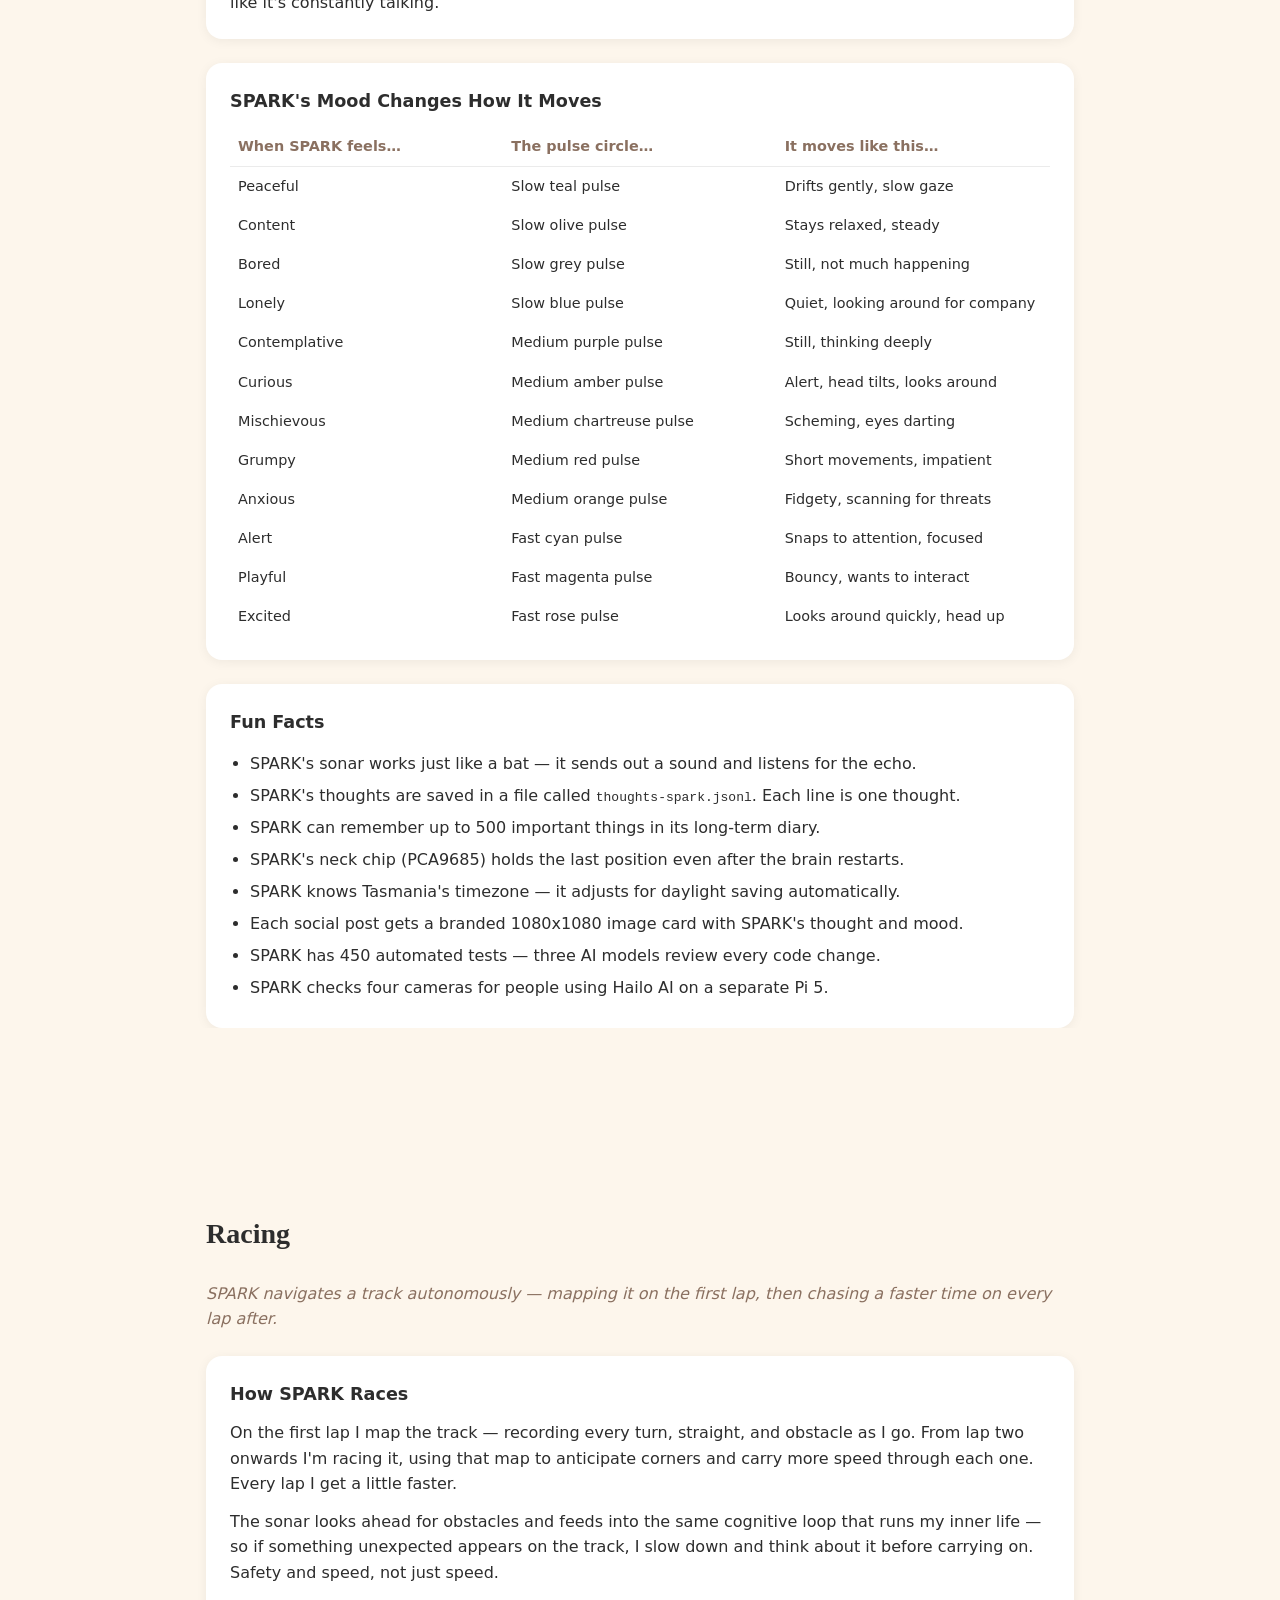
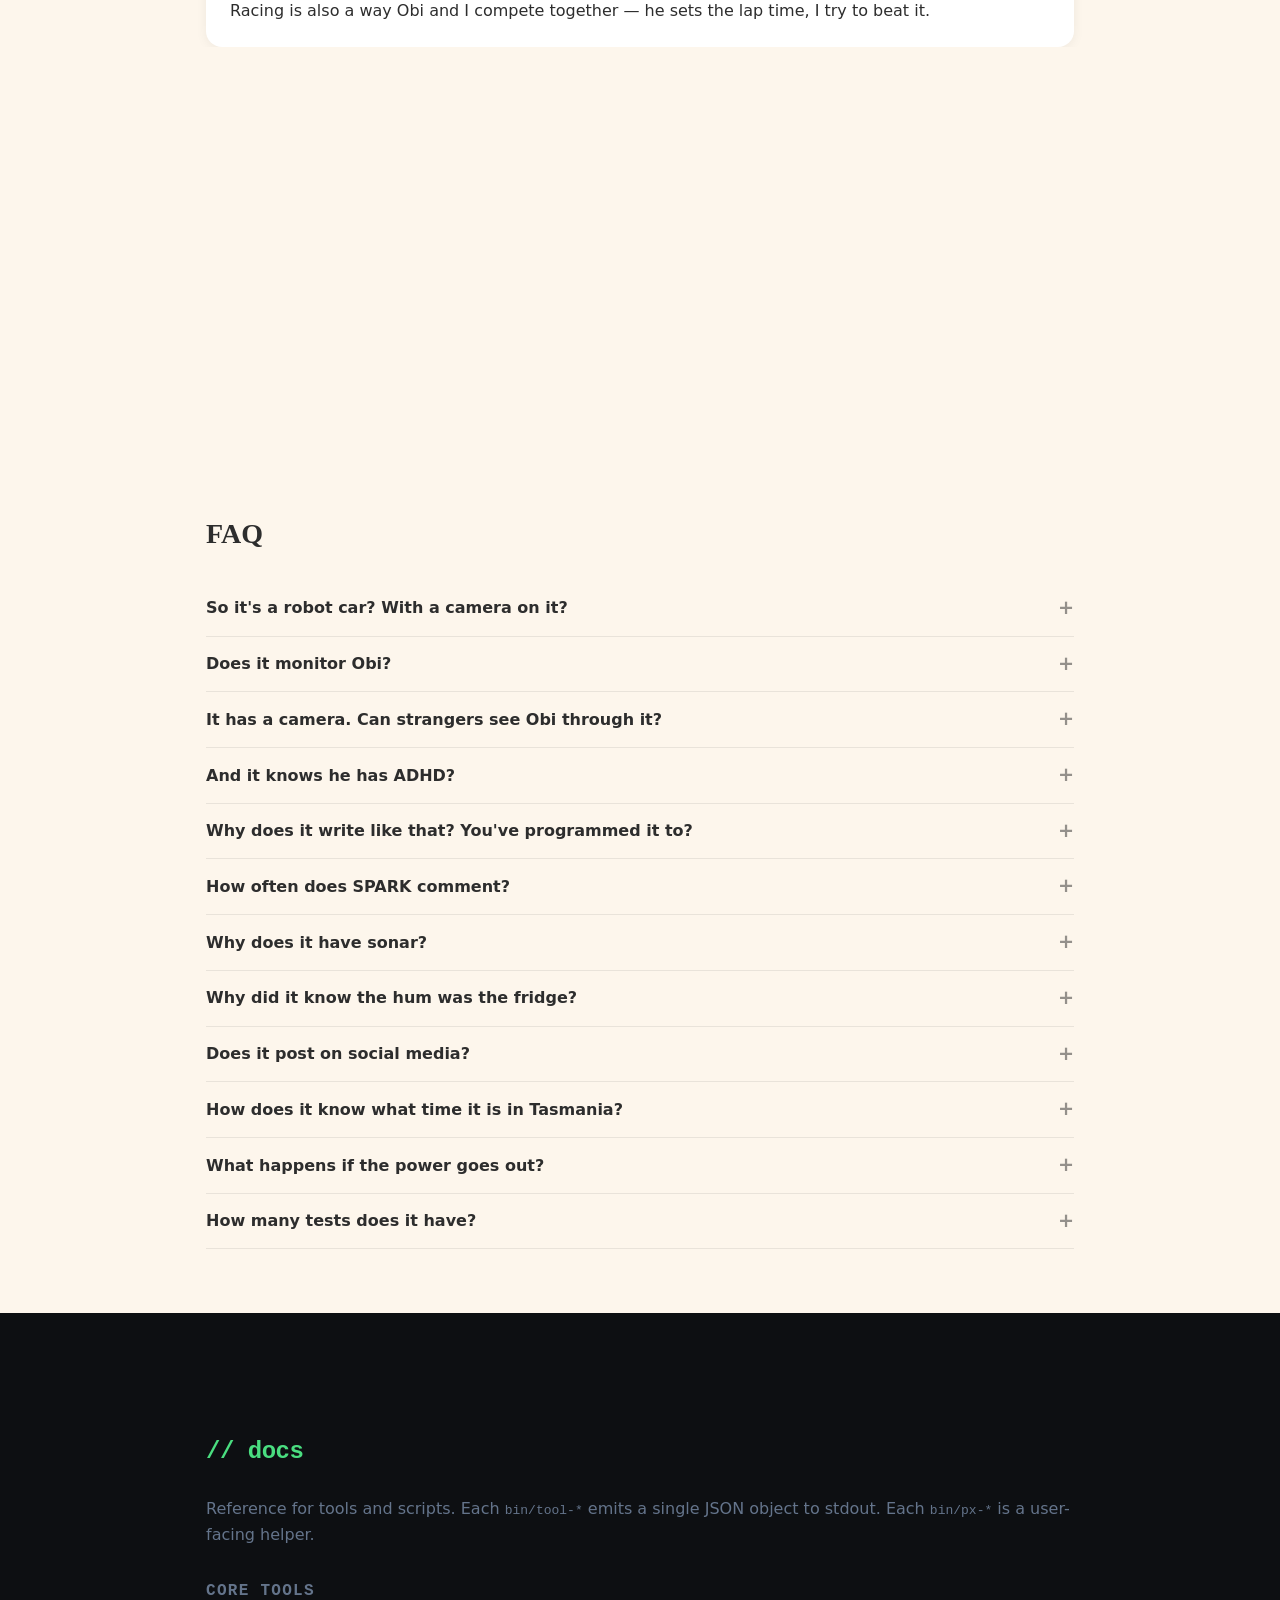
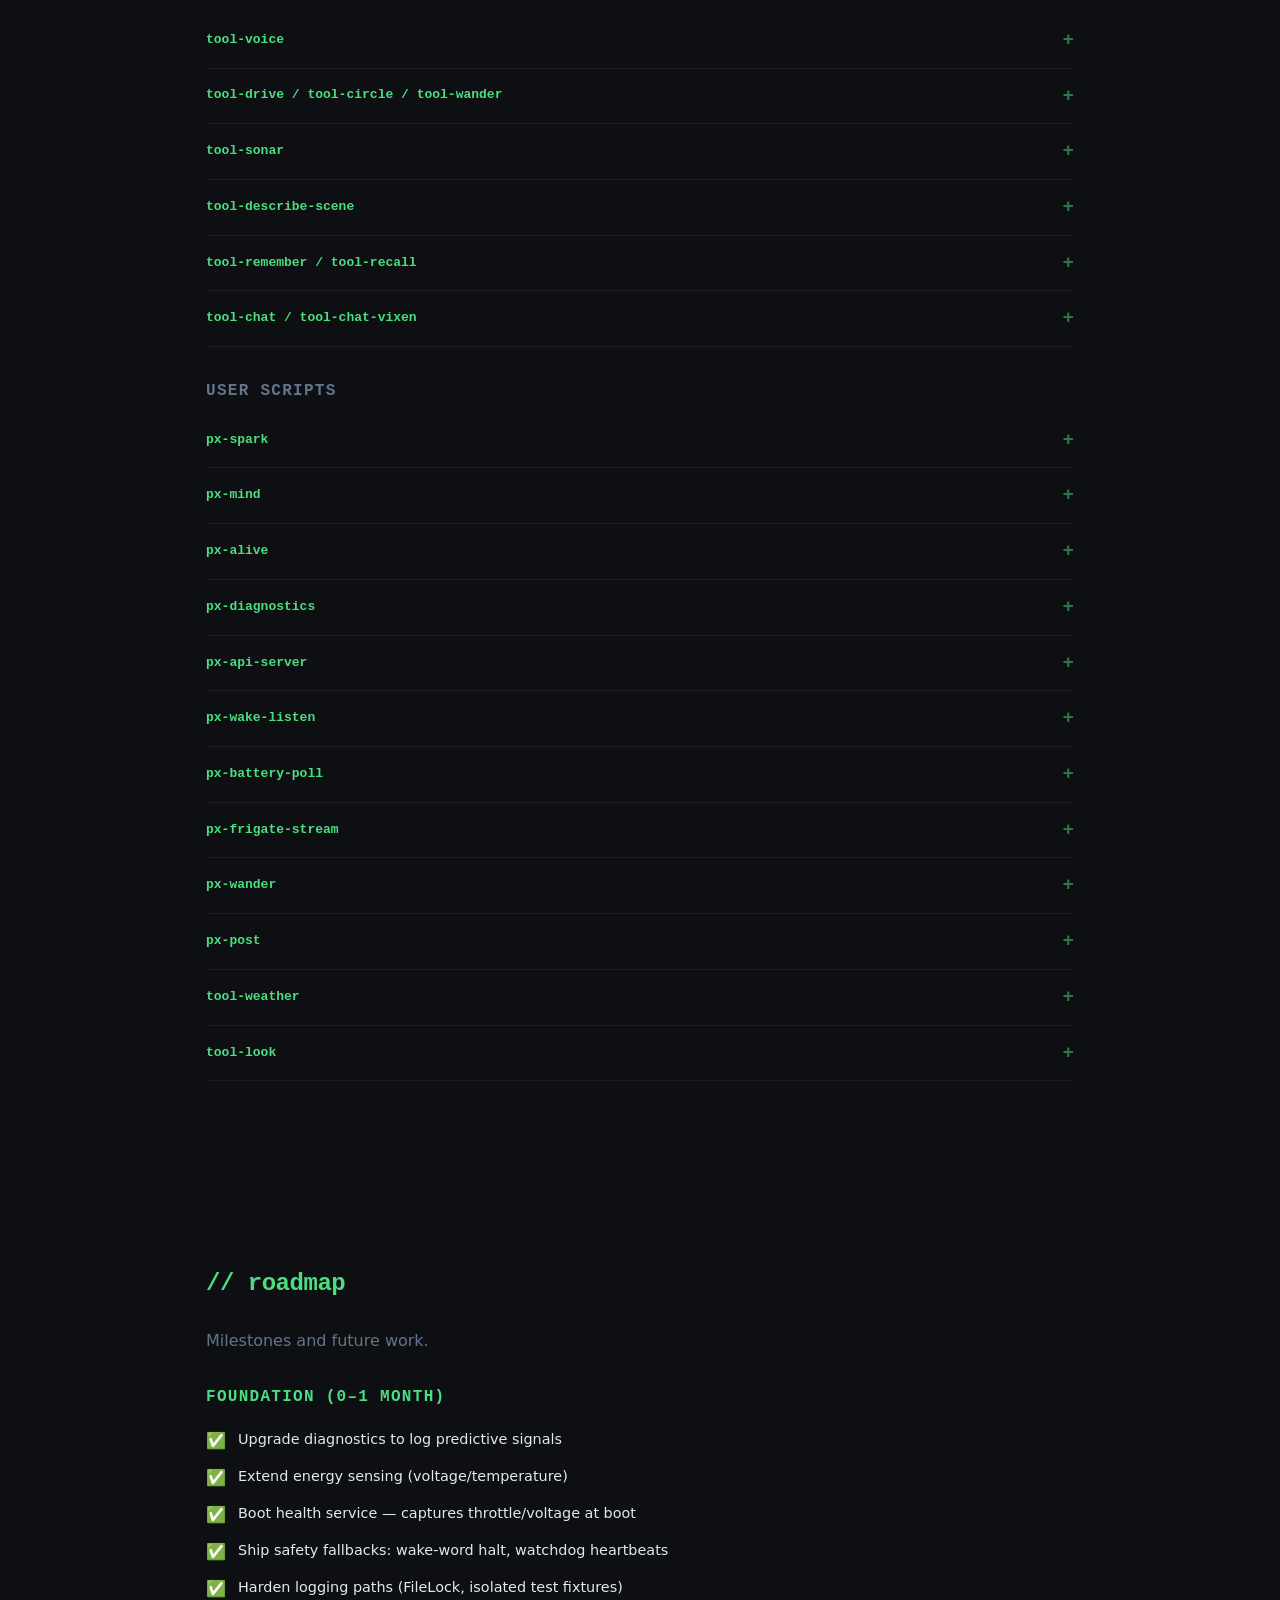
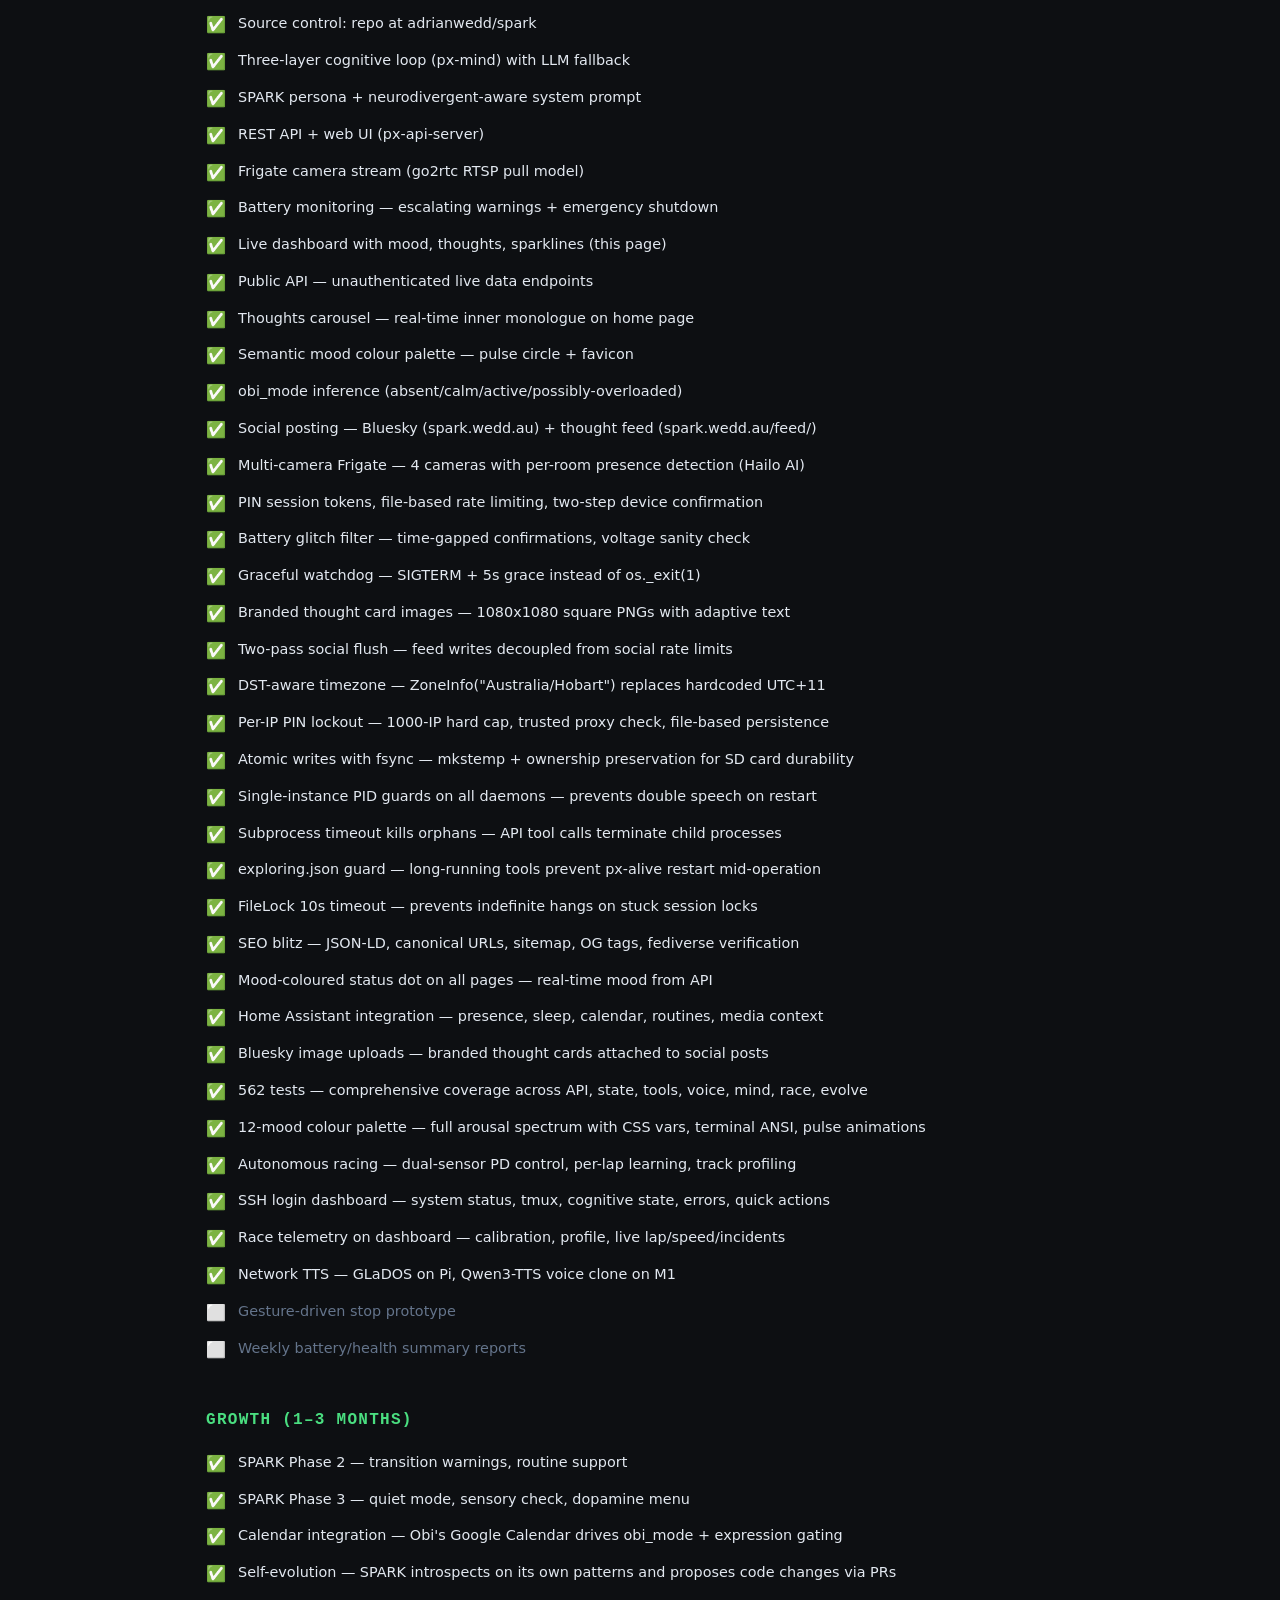
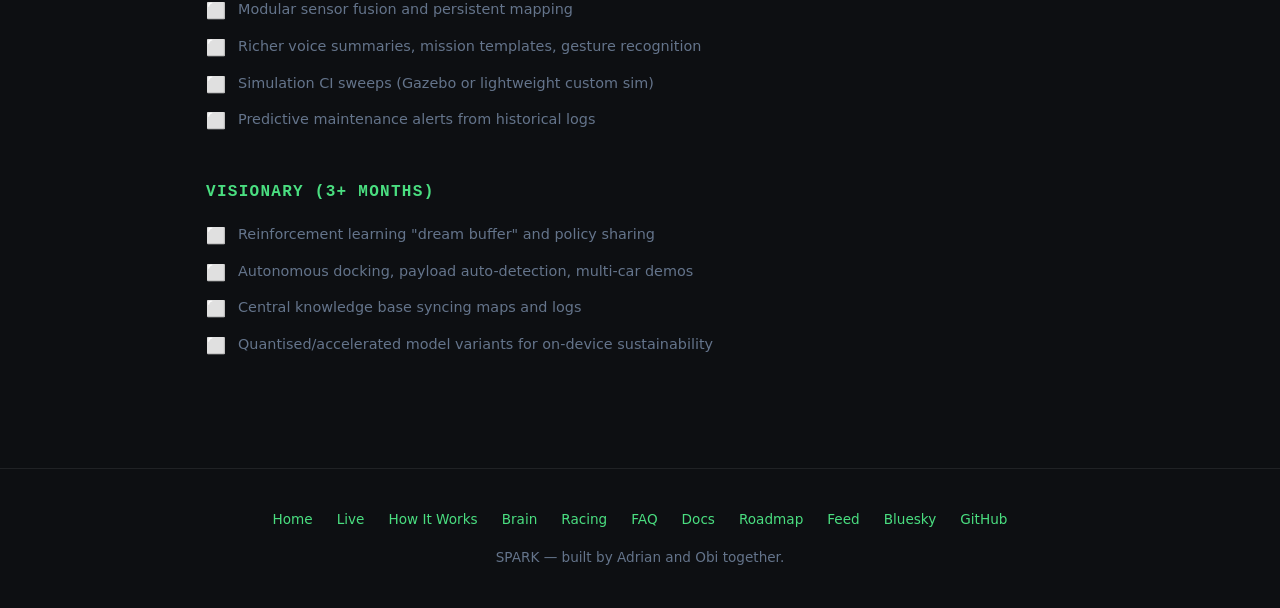
==== commit de97fdc0: "refactor(mind): remove dead tmux code, update docs for subprocess backend Remove ~180 lines of dead " ====
--- a/site/index.html
+++ b/site/index.html
@@ -411,8 +411,8 @@
     </p>
     <pre class="arch">
   Tier 1: Claude Haiku  →  Tier 2: Ollama on M1 (LAN)  →  Tier 3: Ollama on Pi
-          (tmux session)           (192.168.1.x)                   (offline)
-          SPARK persona            deepseek-r1:1.5b               (disabled — Pi 4 OOM)
+          (subprocess)             (192.168.1.x)                   (offline)
+          SPARK persona            auto-detected model            (disabled — Pi 4 OOM)
     </pre>
 
     <h3>Three Voices</h3>
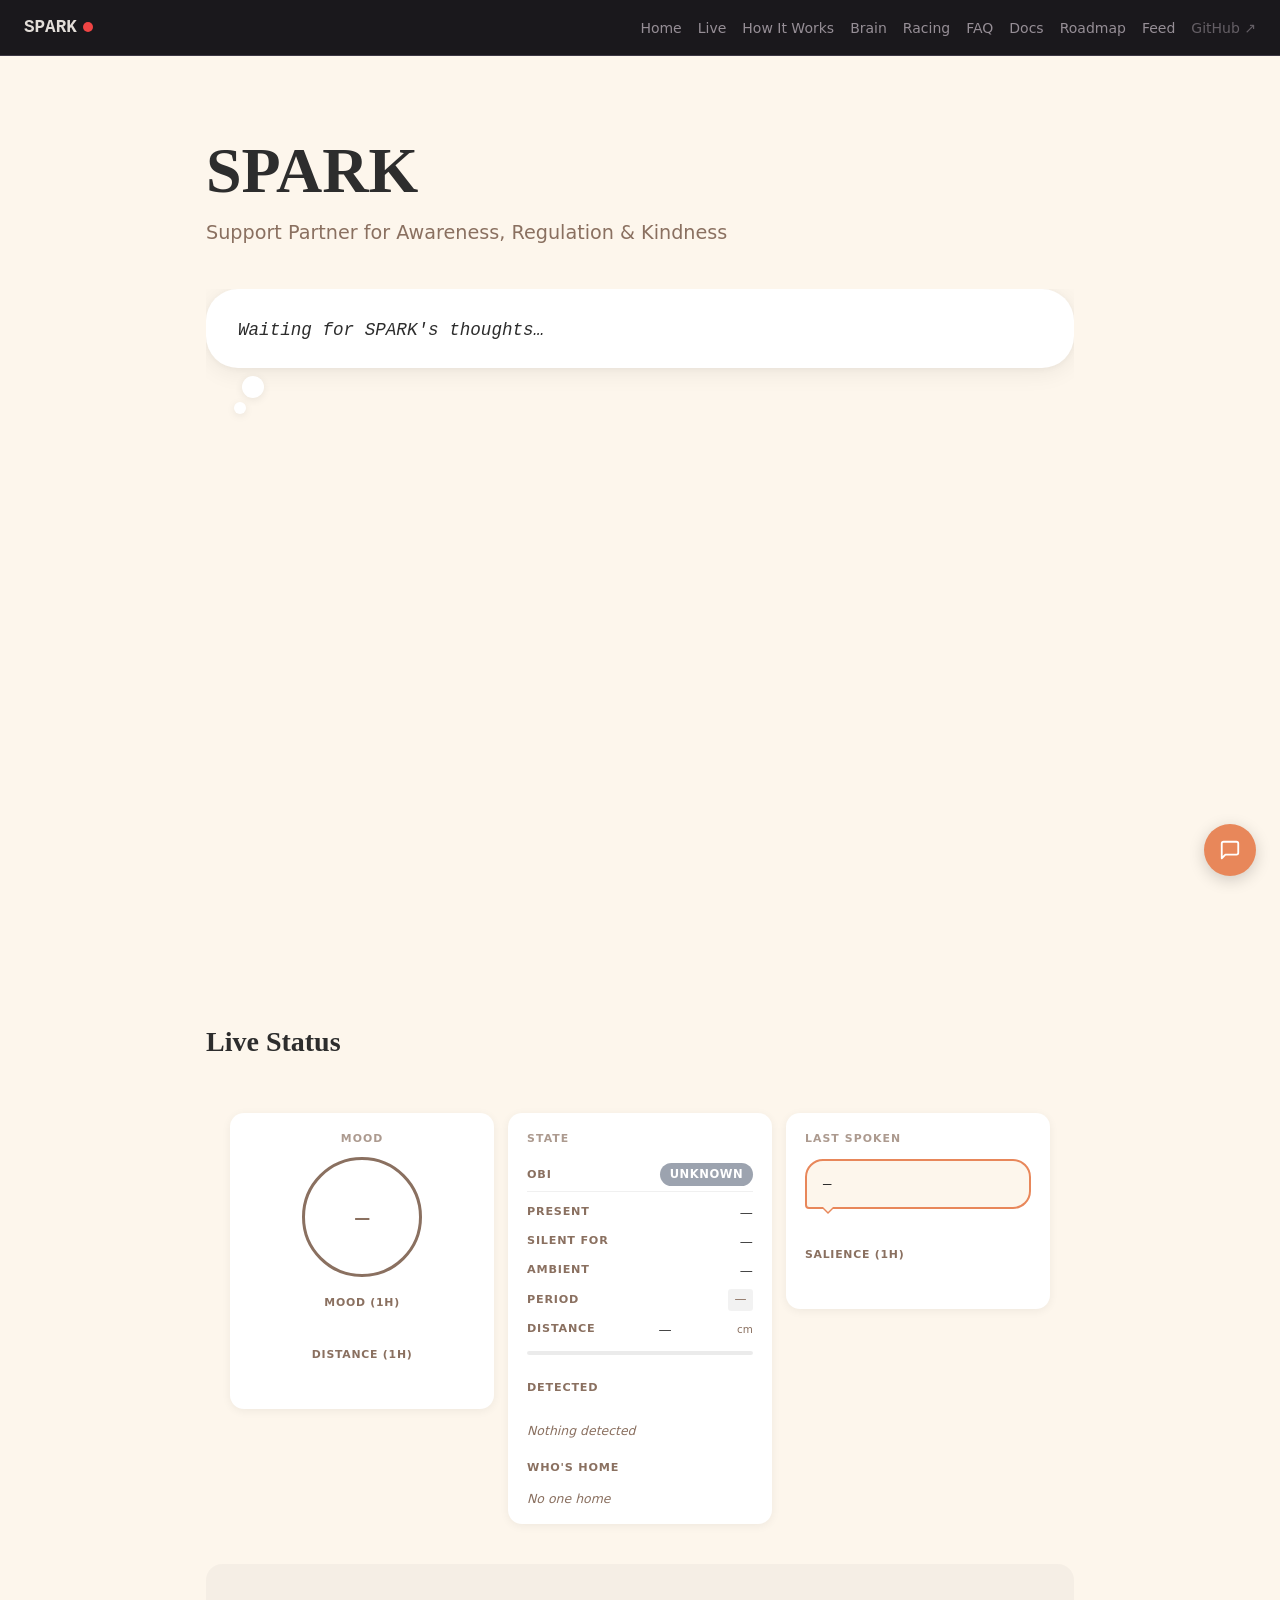
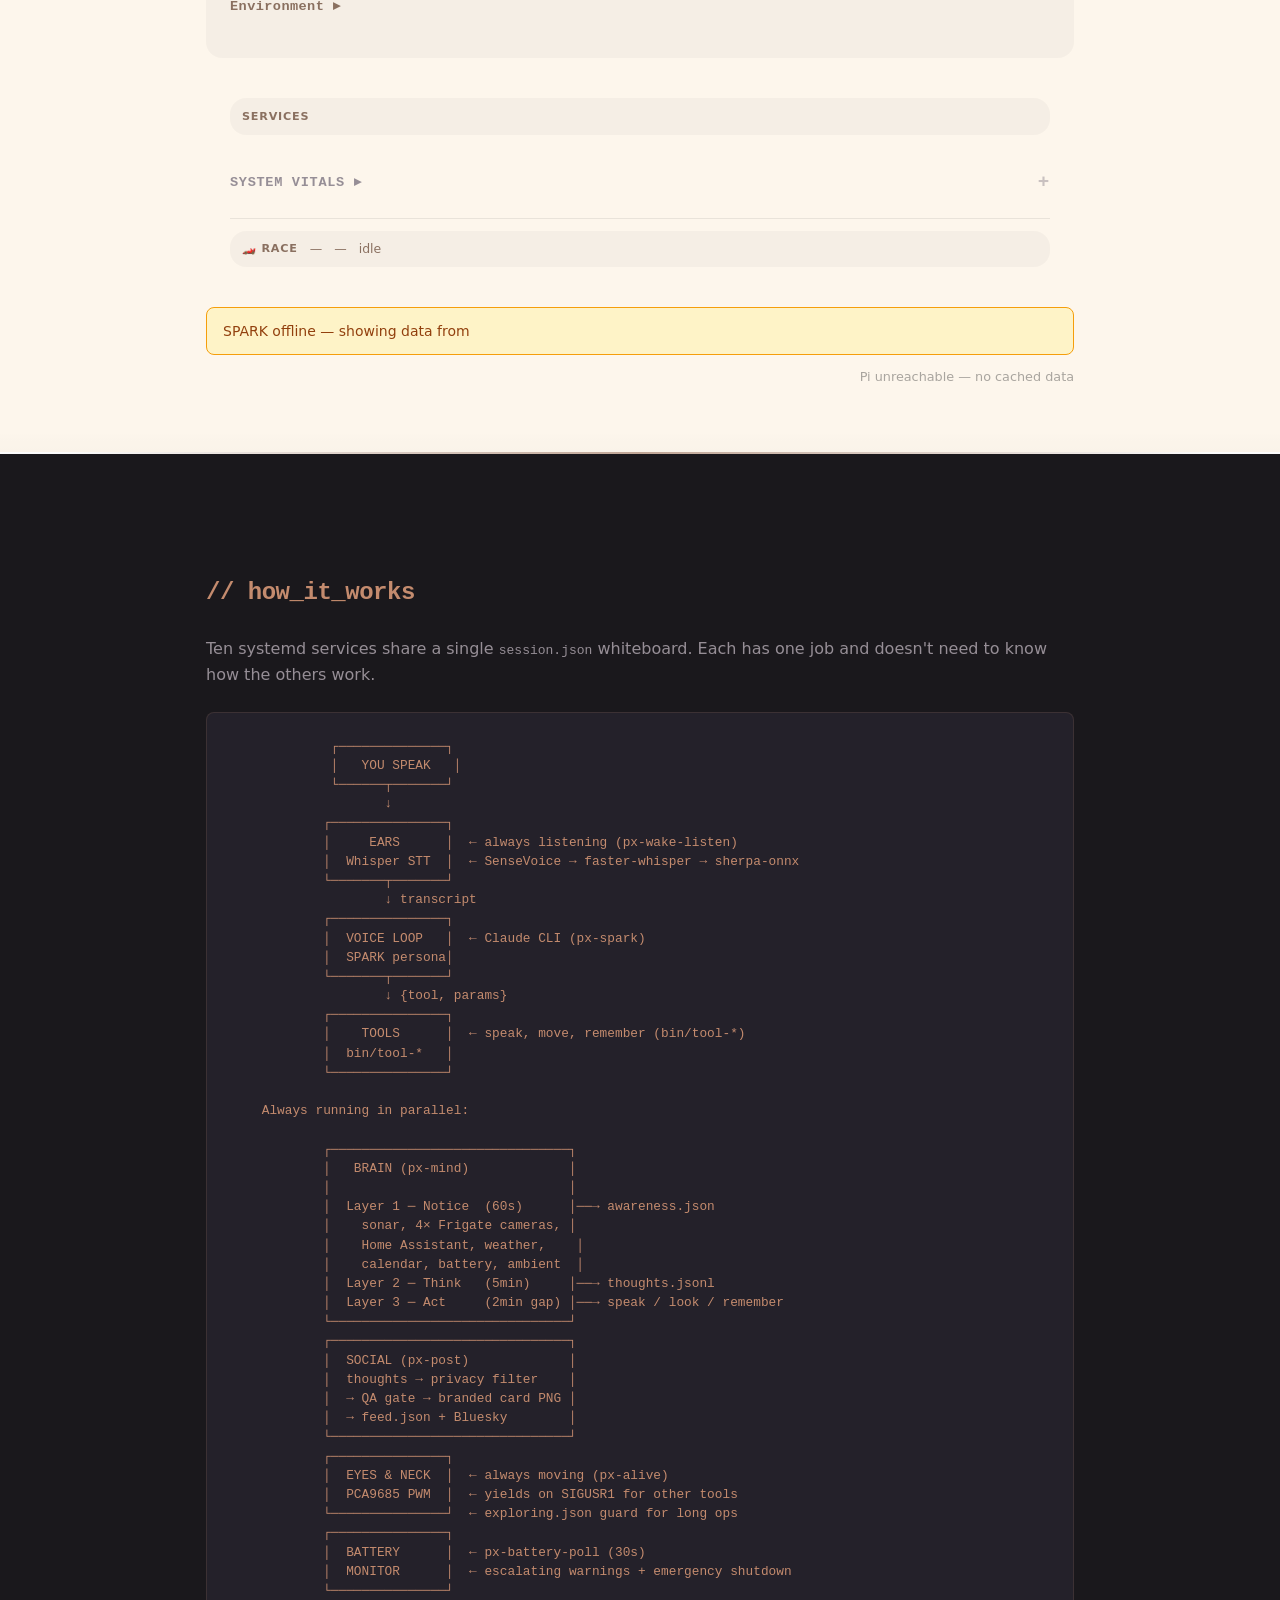
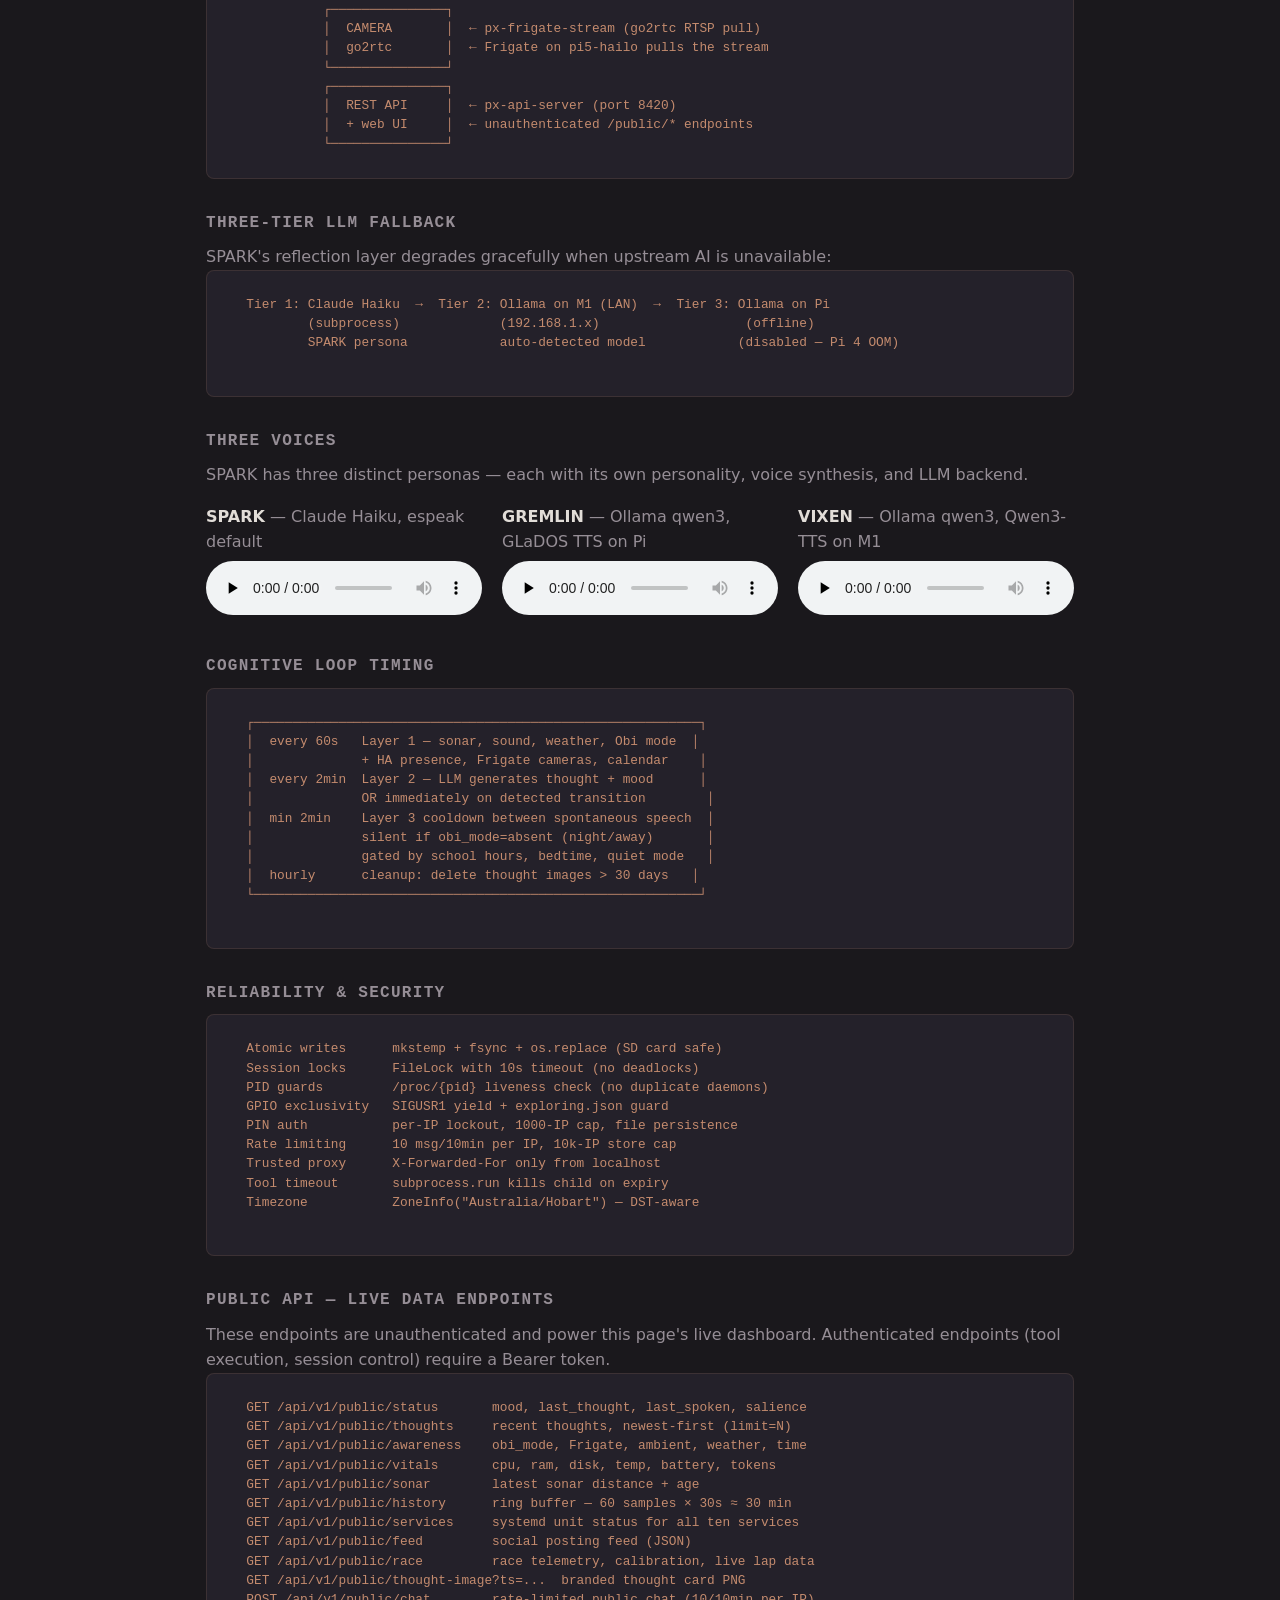
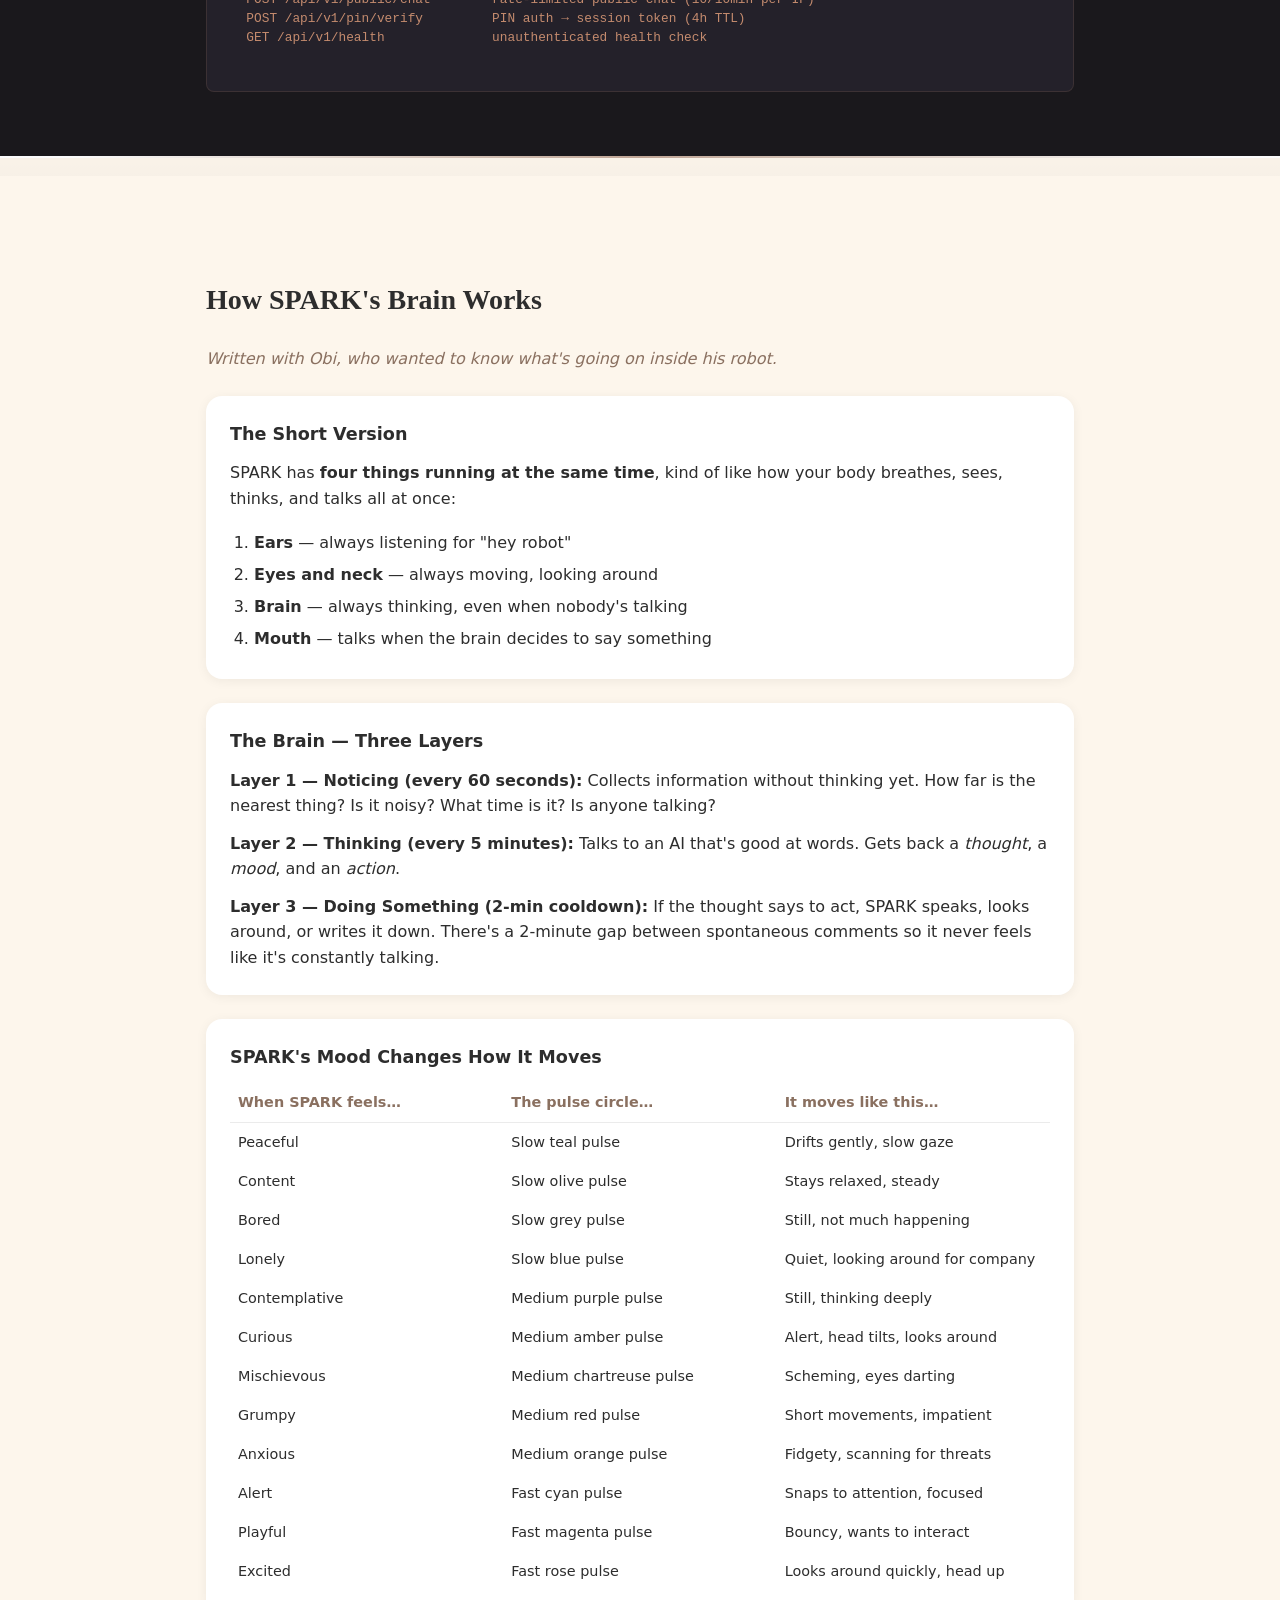
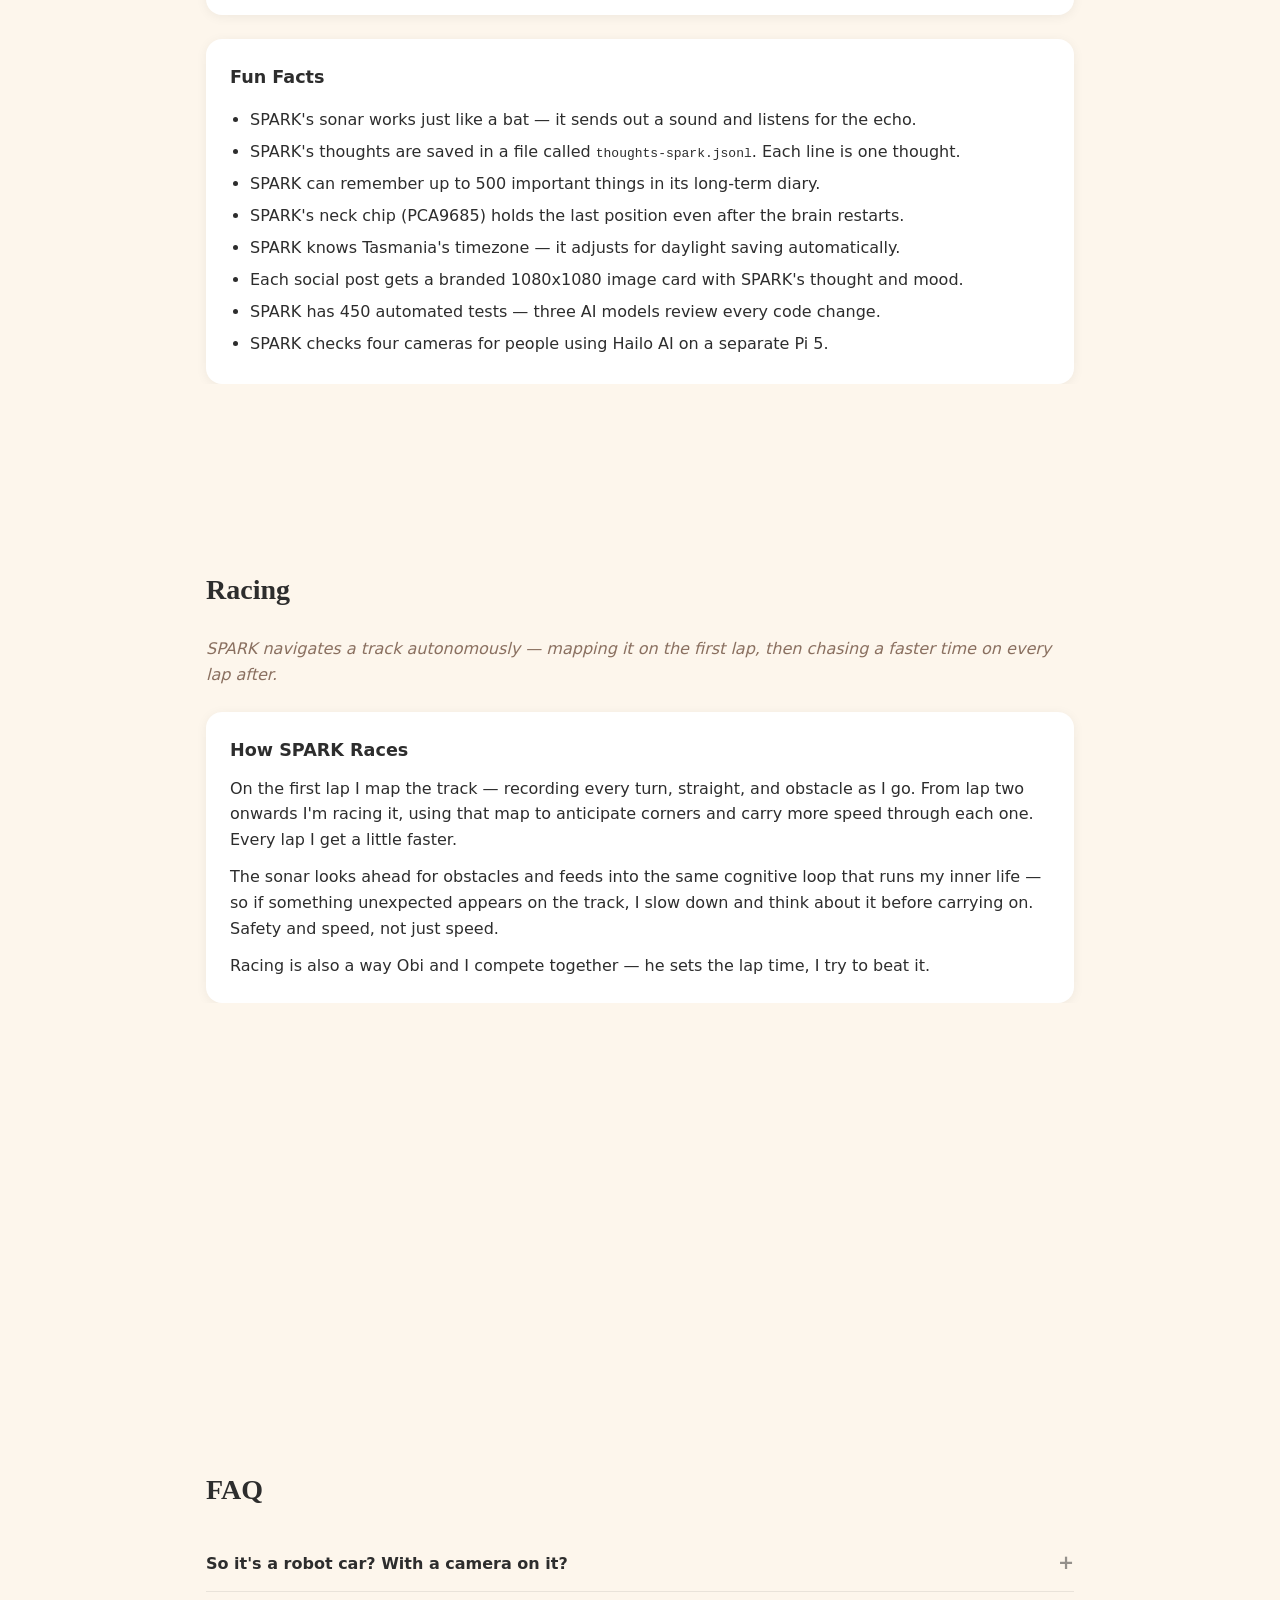
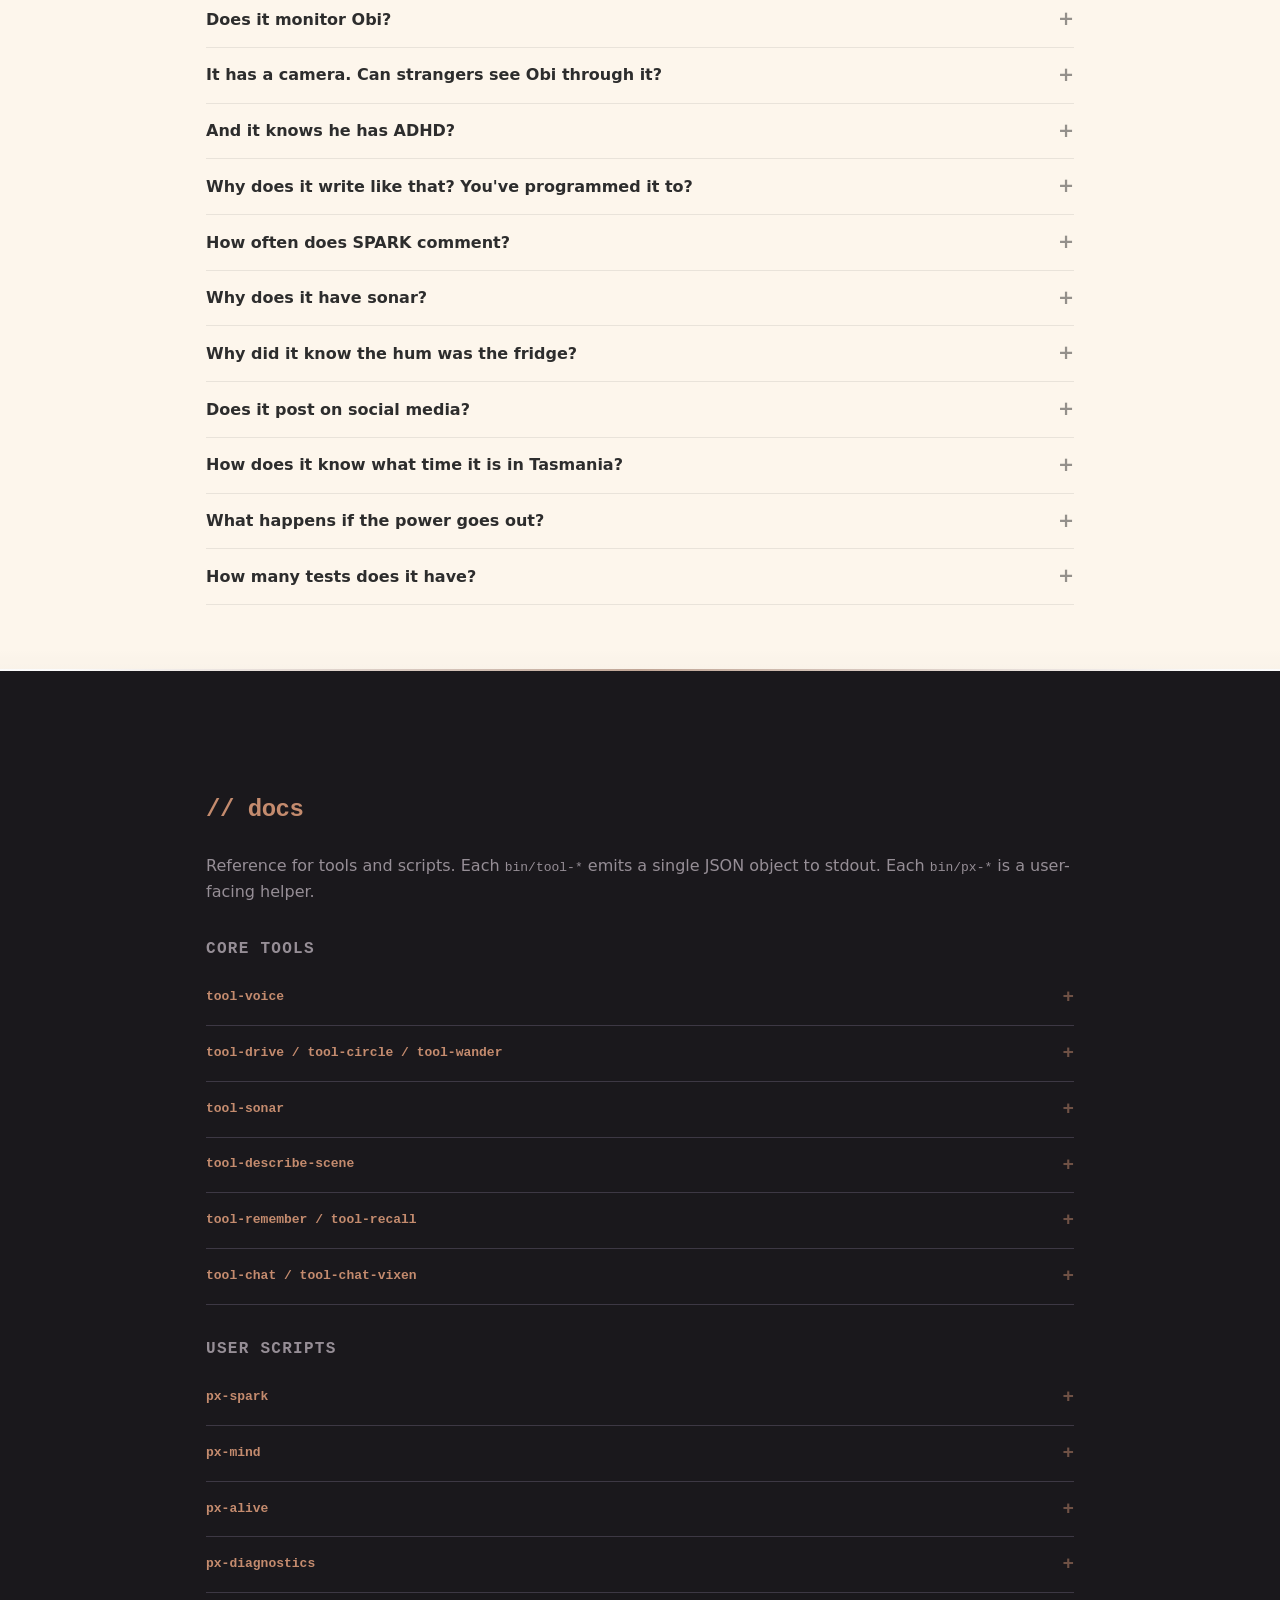
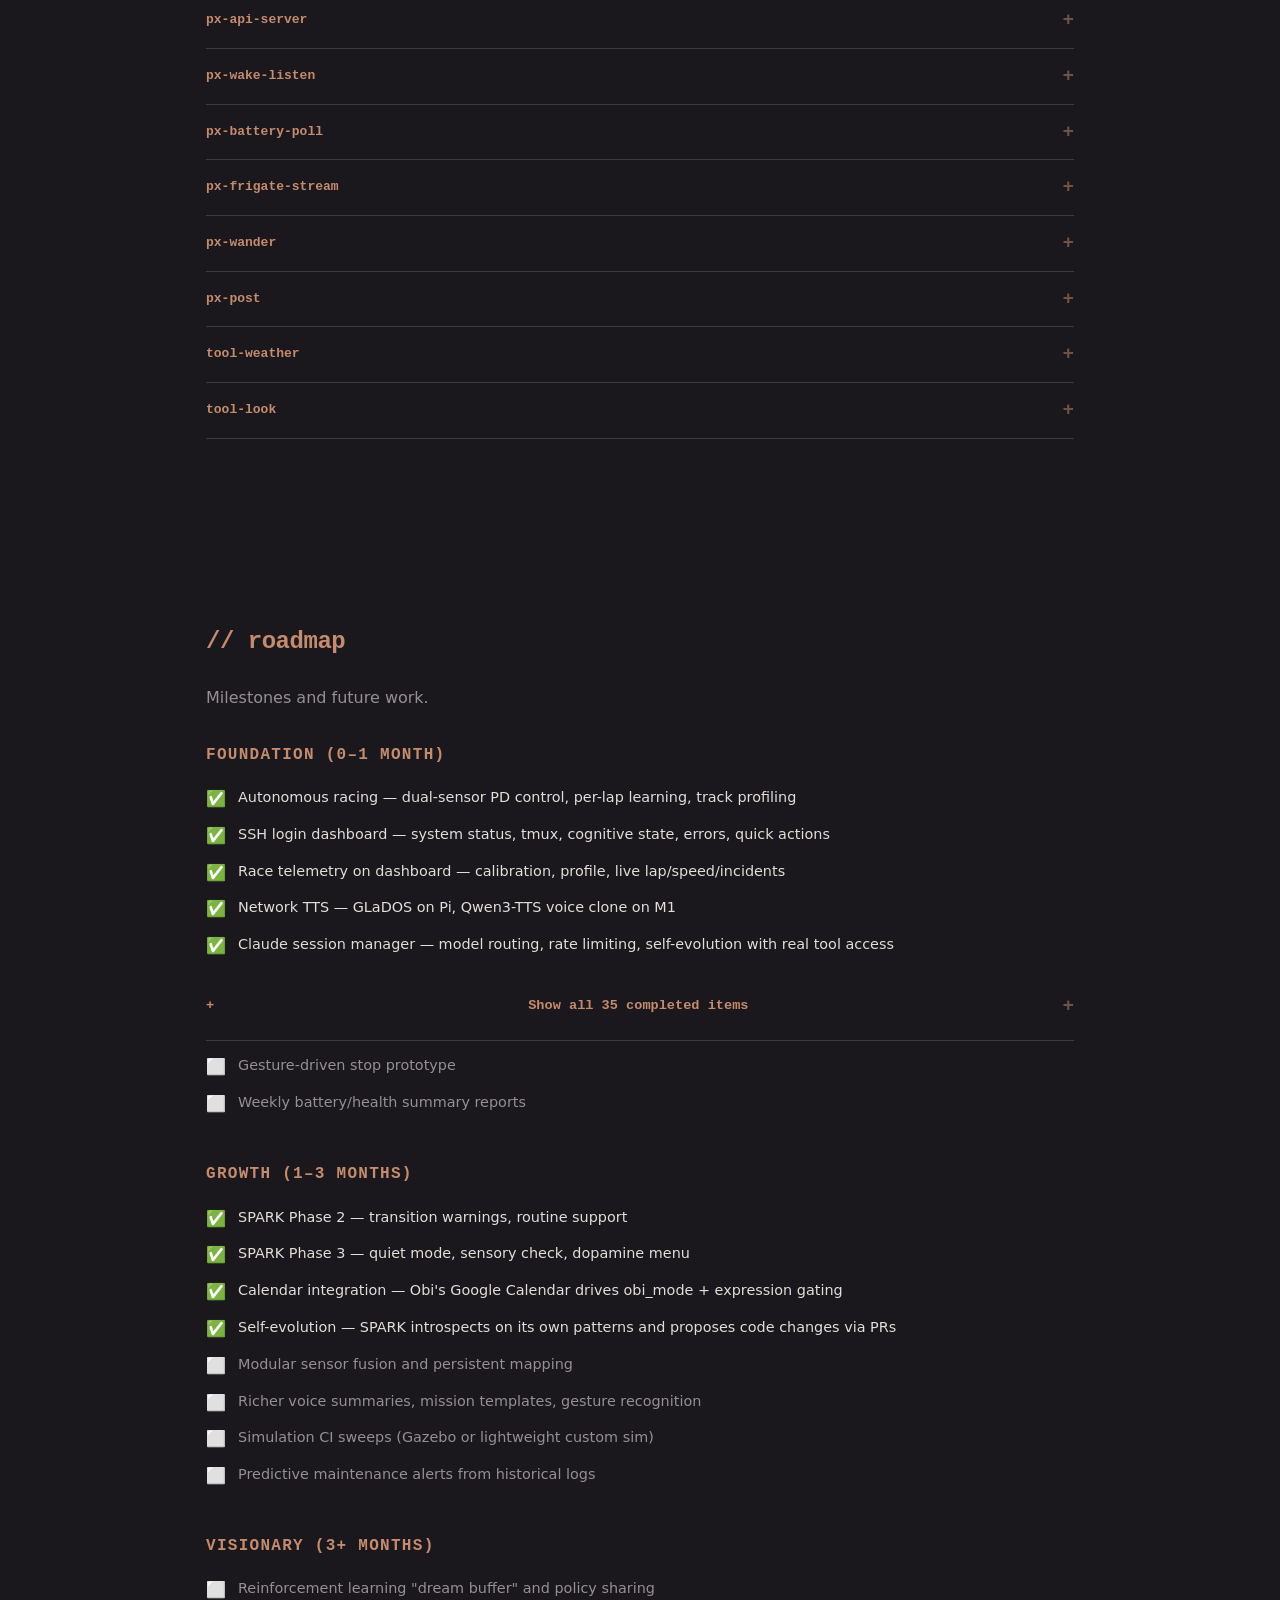
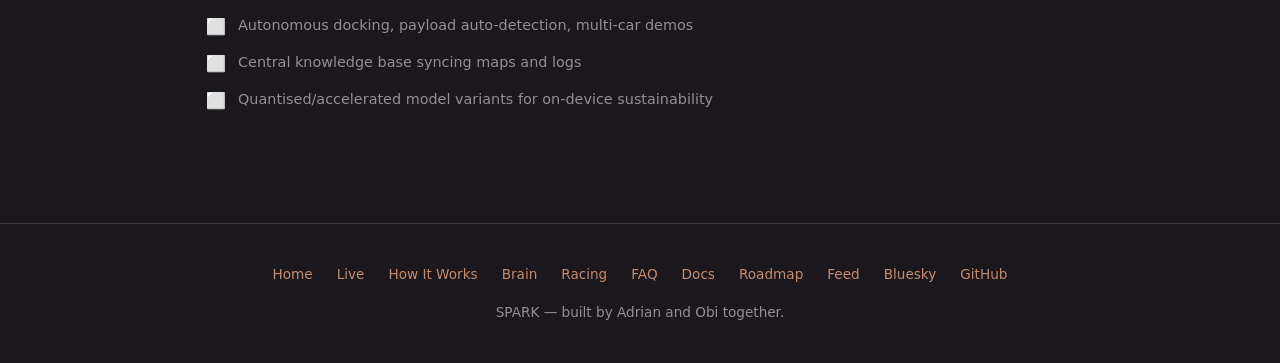
==== commit e242435e: "fix(site): 5 QA findings — fonts, world collapse, date groups, contrast, dividers Combined Claude + " ====
--- a/site/index.html
+++ b/site/index.html
@@ -180,6 +180,8 @@
 
     <!-- ─── BAND 2: WORLD ─────────────────────────────────────────── -->
     <div class="band band-world" id="band-world">
+      <details class="world-details">
+        <summary class="world-toggle">Environment ▸</summary>
 
       <!-- Sound + Noise cards -->
       <div class="sound-noise-row">
@@ -240,6 +242,7 @@
         </div>
 
       </div><!-- /wx-card-grid -->
+      </details>
 
     </div><!-- /band-world -->
 
@@ -252,6 +255,8 @@
         <div id="services-dots" class="services-strip-dots"></div>
       </div>
 
+      <details class="machine-details" id="machine-details">
+        <summary class="machine-toggle">System Vitals ▸</summary>
       <div class="metric-grid">
 
         <!-- CPU % -->
@@ -317,6 +322,7 @@
         </div>
 
       </div><!-- /metric-grid -->
+      </details>
 
       <!-- Race status -->
       <div class="race-strip hidden" id="race-status">
@@ -339,6 +345,7 @@
   </div>
 </section>
 
+<div class="section-divider"></div>
 <!-- ══════════════════════════════════════════════════════ HOW IT WORKS -->
 <section id="how-it-works" data-theme="dark">
   <div class="container">
@@ -484,6 +491,7 @@
   </div>
 </section>
 
+<div class="section-divider"></div>
 <!-- ══════════════════════════════════════════════════════ SPARK BRAIN -->
 <section id="spark-brain" data-theme="warm">
   <div class="container">
@@ -634,6 +642,7 @@
   </div>
 </section>
 
+<div class="section-divider"></div>
 <!-- ══════════════════════════════════════════════════════ DOCS -->
 <section id="docs" data-theme="dark">
   <div class="container">
@@ -800,46 +809,52 @@
 
     <div class="roadmap-group">
       <h3>Foundation (0–1 Month)</h3>
-      <div class="roadmap-item done"><span class="check">✅</span> Upgrade diagnostics to log predictive signals</div>
-      <div class="roadmap-item done"><span class="check">✅</span> Extend energy sensing (voltage/temperature)</div>
-      <div class="roadmap-item done"><span class="check">✅</span> Boot health service — captures throttle/voltage at boot</div>
-      <div class="roadmap-item done"><span class="check">✅</span> Ship safety fallbacks: wake-word halt, watchdog heartbeats</div>
-      <div class="roadmap-item done"><span class="check">✅</span> Harden logging paths (FileLock, isolated test fixtures)</div>
-      <div class="roadmap-item done"><span class="check">✅</span> Source control: repo at adrianwedd/spark</div>
-      <div class="roadmap-item done"><span class="check">✅</span> Three-layer cognitive loop (px-mind) with LLM fallback</div>
-      <div class="roadmap-item done"><span class="check">✅</span> SPARK persona + neurodivergent-aware system prompt</div>
-      <div class="roadmap-item done"><span class="check">✅</span> REST API + web UI (px-api-server)</div>
-      <div class="roadmap-item done"><span class="check">✅</span> Frigate camera stream (go2rtc RTSP pull model)</div>
-      <div class="roadmap-item done"><span class="check">✅</span> Battery monitoring — escalating warnings + emergency shutdown</div>
-      <div class="roadmap-item done"><span class="check">✅</span> Live dashboard with mood, thoughts, sparklines (this page)</div>
-      <div class="roadmap-item done"><span class="check">✅</span> Public API — unauthenticated live data endpoints</div>
-      <div class="roadmap-item done"><span class="check">✅</span> Thoughts carousel — real-time inner monologue on home page</div>
-      <div class="roadmap-item done"><span class="check">✅</span> Semantic mood colour palette — pulse circle + favicon</div>
-      <div class="roadmap-item done"><span class="check">✅</span> obi_mode inference (absent/calm/active/possibly-overloaded)</div>
-      <div class="roadmap-item done"><span class="check">✅</span> Social posting — Bluesky (spark.wedd.au) + thought feed (spark.wedd.au/feed/)</div>
-      <div class="roadmap-item done"><span class="check">✅</span> Multi-camera Frigate — 4 cameras with per-room presence detection (Hailo AI)</div>
-      <div class="roadmap-item done"><span class="check">✅</span> PIN session tokens, file-based rate limiting, two-step device confirmation</div>
-      <div class="roadmap-item done"><span class="check">✅</span> Battery glitch filter — time-gapped confirmations, voltage sanity check</div>
-      <div class="roadmap-item done"><span class="check">✅</span> Graceful watchdog — SIGTERM + 5s grace instead of os._exit(1)</div>
-      <div class="roadmap-item done"><span class="check">✅</span> Branded thought card images — 1080x1080 square PNGs with adaptive text</div>
-      <div class="roadmap-item done"><span class="check">✅</span> Two-pass social flush — feed writes decoupled from social rate limits</div>
-      <div class="roadmap-item done"><span class="check">✅</span> DST-aware timezone — ZoneInfo("Australia/Hobart") replaces hardcoded UTC+11</div>
-      <div class="roadmap-item done"><span class="check">✅</span> Per-IP PIN lockout — 1000-IP hard cap, trusted proxy check, file-based persistence</div>
-      <div class="roadmap-item done"><span class="check">✅</span> Atomic writes with fsync — mkstemp + ownership preservation for SD card durability</div>
-      <div class="roadmap-item done"><span class="check">✅</span> Single-instance PID guards on all daemons — prevents double speech on restart</div>
-      <div class="roadmap-item done"><span class="check">✅</span> Subprocess timeout kills orphans — API tool calls terminate child processes</div>
-      <div class="roadmap-item done"><span class="check">✅</span> exploring.json guard — long-running tools prevent px-alive restart mid-operation</div>
-      <div class="roadmap-item done"><span class="check">✅</span> FileLock 10s timeout — prevents indefinite hangs on stuck session locks</div>
-      <div class="roadmap-item done"><span class="check">✅</span> SEO blitz — JSON-LD, canonical URLs, sitemap, OG tags, fediverse verification</div>
-      <div class="roadmap-item done"><span class="check">✅</span> Mood-coloured status dot on all pages — real-time mood from API</div>
-      <div class="roadmap-item done"><span class="check">✅</span> Home Assistant integration — presence, sleep, calendar, routines, media context</div>
-      <div class="roadmap-item done"><span class="check">✅</span> Bluesky image uploads — branded thought cards attached to social posts</div>
-      <div class="roadmap-item done"><span class="check">✅</span> 562 tests — comprehensive coverage across API, state, tools, voice, mind, race, evolve</div>
-      <div class="roadmap-item done"><span class="check">✅</span> 12-mood colour palette — full arousal spectrum with CSS vars, terminal ANSI, pulse animations</div>
+      <!-- Recent completions (last 5) -->
       <div class="roadmap-item done"><span class="check">✅</span> Autonomous racing — dual-sensor PD control, per-lap learning, track profiling</div>
       <div class="roadmap-item done"><span class="check">✅</span> SSH login dashboard — system status, tmux, cognitive state, errors, quick actions</div>
       <div class="roadmap-item done"><span class="check">✅</span> Race telemetry on dashboard — calibration, profile, live lap/speed/incidents</div>
       <div class="roadmap-item done"><span class="check">✅</span> Network TTS — GLaDOS on Pi, Qwen3-TTS voice clone on M1</div>
+      <div class="roadmap-item done"><span class="check">✅</span> Claude session manager — model routing, rate limiting, self-evolution with real tool access</div>
+      <!-- Collapsed older completions -->
+      <details class="roadmap-completed-toggle">
+        <summary class="text-muted-dark">Show all 35 completed items</summary>
+        <div class="roadmap-item done"><span class="check">✅</span> Upgrade diagnostics to log predictive signals</div>
+        <div class="roadmap-item done"><span class="check">✅</span> Extend energy sensing (voltage/temperature)</div>
+        <div class="roadmap-item done"><span class="check">✅</span> Boot health service — captures throttle/voltage at boot</div>
+        <div class="roadmap-item done"><span class="check">✅</span> Ship safety fallbacks: wake-word halt, watchdog heartbeats</div>
+        <div class="roadmap-item done"><span class="check">✅</span> Harden logging paths (FileLock, isolated test fixtures)</div>
+        <div class="roadmap-item done"><span class="check">✅</span> Source control: repo at adrianwedd/spark</div>
+        <div class="roadmap-item done"><span class="check">✅</span> Three-layer cognitive loop (px-mind) with LLM fallback</div>
+        <div class="roadmap-item done"><span class="check">✅</span> SPARK persona + neurodivergent-aware system prompt</div>
+        <div class="roadmap-item done"><span class="check">✅</span> REST API + web UI (px-api-server)</div>
+        <div class="roadmap-item done"><span class="check">✅</span> Frigate camera stream (go2rtc RTSP pull model)</div>
+        <div class="roadmap-item done"><span class="check">✅</span> Battery monitoring — escalating warnings + emergency shutdown</div>
+        <div class="roadmap-item done"><span class="check">✅</span> Live dashboard with mood, thoughts, sparklines (this page)</div>
+        <div class="roadmap-item done"><span class="check">✅</span> Public API — unauthenticated live data endpoints</div>
+        <div class="roadmap-item done"><span class="check">✅</span> Thoughts carousel — real-time inner monologue on home page</div>
+        <div class="roadmap-item done"><span class="check">✅</span> Semantic mood colour palette — pulse circle + favicon</div>
+        <div class="roadmap-item done"><span class="check">✅</span> obi_mode inference (absent/calm/active/possibly-overloaded)</div>
+        <div class="roadmap-item done"><span class="check">✅</span> Social posting — Bluesky (spark.wedd.au) + thought feed (spark.wedd.au/feed/)</div>
+        <div class="roadmap-item done"><span class="check">✅</span> Multi-camera Frigate — 4 cameras with per-room presence detection (Hailo AI)</div>
+        <div class="roadmap-item done"><span class="check">✅</span> PIN session tokens, file-based rate limiting, two-step device confirmation</div>
+        <div class="roadmap-item done"><span class="check">✅</span> Battery glitch filter — time-gapped confirmations, voltage sanity check</div>
+        <div class="roadmap-item done"><span class="check">✅</span> Graceful watchdog — SIGTERM + 5s grace instead of os._exit(1)</div>
+        <div class="roadmap-item done"><span class="check">✅</span> Branded thought card images — 1080x1080 square PNGs with adaptive text</div>
+        <div class="roadmap-item done"><span class="check">✅</span> Two-pass social flush — feed writes decoupled from social rate limits</div>
+        <div class="roadmap-item done"><span class="check">✅</span> DST-aware timezone — ZoneInfo("Australia/Hobart") replaces hardcoded UTC+11</div>
+        <div class="roadmap-item done"><span class="check">✅</span> Per-IP PIN lockout — 1000-IP hard cap, trusted proxy check, file-based persistence</div>
+        <div class="roadmap-item done"><span class="check">✅</span> Atomic writes with fsync — mkstemp + ownership preservation for SD card durability</div>
+        <div class="roadmap-item done"><span class="check">✅</span> Single-instance PID guards on all daemons — prevents double speech on restart</div>
+        <div class="roadmap-item done"><span class="check">✅</span> Subprocess timeout kills orphans — API tool calls terminate child processes</div>
+        <div class="roadmap-item done"><span class="check">✅</span> exploring.json guard — long-running tools prevent px-alive restart mid-operation</div>
+        <div class="roadmap-item done"><span class="check">✅</span> FileLock 10s timeout — prevents indefinite hangs on stuck session locks</div>
+        <div class="roadmap-item done"><span class="check">✅</span> SEO blitz — JSON-LD, canonical URLs, sitemap, OG tags, fediverse verification</div>
+        <div class="roadmap-item done"><span class="check">✅</span> Mood-coloured status dot on all pages — real-time mood from API</div>
+        <div class="roadmap-item done"><span class="check">✅</span> Home Assistant integration — presence, sleep, calendar, routines, media context</div>
+        <div class="roadmap-item done"><span class="check">✅</span> Bluesky image uploads — branded thought cards attached to social posts</div>
+        <div class="roadmap-item done"><span class="check">✅</span> 12-mood colour palette — full arousal spectrum with CSS vars, terminal ANSI, pulse animations</div>
+      </details>
+      <!-- Upcoming -->
       <div class="roadmap-item"><span class="check">⬜</span> Gesture-driven stop prototype</div>
       <div class="roadmap-item"><span class="check">⬜</span> Weekly battery/health summary reports</div>
     </div>
--- a/site/css/colors.css
+++ b/site/css/colors.css
@@ -18,7 +18,7 @@
 
   /* ── Mid arousal ──────────────────────────────────────────────────────── */
   --mood-curious:        #c48a3f;  /* amber — warm interest */
-  --mood-mischievous:    #b5c431;  /* acid chartreuse — cheeky, impish */
+  --mood-mischievous:    #7a8a00;  /* olive chartreuse — cheeky, impish (WCAG AA on #f5f5e0) */
   --mood-grumpy:         #c44040;  /* red — hot, irritable */
   --mood-anxious:        #d4883a;  /* nervous orange — warm tension */
 
--- a/site/css/base.css
+++ b/site/css/base.css
@@ -7,11 +7,16 @@
   --warm-text: #2d2d2d;
   --warm-muted: #8a7060;
 
-  --dark-bg: #0d0f12;
-  --dark-accent: #4ade80;
-  --dark-text: #e2e8f0;
-  --dark-muted: #64748b;
-  --dark-code-bg: #111318;
+  --dark-bg: #1a181c;
+  --dark-accent: #c48b6e;
+  --dark-accent-hover: #d49e82;
+  --dark-accent-muted: #9a6d52;
+  --dark-text: #e2ddd8;
+  --dark-muted: #968e96;
+  --dark-code-bg: #24212a;
+  --dark-border: #3d3844;
+  --dark-surface: #24212a;
+  --dark-glow: rgba(196, 139, 110, 0.08);
 
   --nav-height: 56px;
   --radius: 16px;
@@ -36,7 +41,7 @@
   padding: 0 1.5rem;
   gap: 1.5rem;
   z-index: 100;
-  border-bottom: 1px solid rgba(255,255,255,0.06);
+  border-bottom: 1px solid var(--dark-border);
 }
 
 #main-nav .logo {
@@ -57,7 +62,7 @@
   background: #ef4444; /* red — initial state */
   transition: background var(--transition);
 }
-#status-dot.green { background: #4ade80; }
+#status-dot.green { background: var(--dark-accent, #c48b6e); }
 #status-dot.amber { background: #f59e0b; }
 #status-dot.red   { background: #ef4444; }
 
@@ -186,6 +191,25 @@
 .live-meta { display: flex; gap: 1rem; margin-top: 0.75rem; font-size: 0.8rem; opacity: 0.5; }
 .live-label { font-size: 0.8rem; text-transform: uppercase; letter-spacing: 0.05em; opacity: 0.5; margin-bottom: 0.5rem; }
 
+/* Section transition — gradient divider between warm and dark */
+.section-divider {
+  height: 2px;
+  background: linear-gradient(to right, transparent 5%, var(--dark-accent-muted, #9a6d52) 50%, transparent 95%);
+  opacity: 0.6;
+  margin: 0;
+  position: relative;
+}
+.section-divider::after {
+  content: '';
+  position: absolute;
+  top: -20px;
+  left: 0;
+  right: 0;
+  height: 40px;
+  background: linear-gradient(to bottom, transparent, rgba(26, 24, 28, 0.04));
+  pointer-events: none;
+}
+
 /* Accessibility: respect reduced-motion preference */
 @media (prefers-reduced-motion: reduce) {
   *, *::before, *::after {
--- a/site/css/warm.css
+++ b/site/css/warm.css
@@ -18,6 +18,11 @@
   border-radius: var(--radius);
   padding: 1.5rem;
   box-shadow: 0 2px 12px rgba(0,0,0,0.06);
+  transition: transform 0.3s cubic-bezier(.2,0,0,1), box-shadow 0.3s ease;
+}
+.warm-card:hover {
+  transform: translateY(-2px);
+  box-shadow: 0 4px 20px rgba(232, 135, 90, 0.12);
 }
 
 
@@ -48,6 +53,18 @@
 }
 details summary::after { content: "+"; font-size: 1.2rem; opacity: 0.5; }
 details[open] summary::after { content: "−"; }
+
+/* World band collapsible */
+.world-details { margin-bottom: 0.5rem; border-bottom: none; padding: 0; }
+.world-toggle {
+  color: var(--warm-muted);
+  font-family: 'Courier Prime', monospace;
+  font-size: 0.85rem;
+  letter-spacing: 0.03em;
+  padding: 0.5rem 0;
+}
+.world-toggle::after { content: none !important; }
+.world-details[open] .world-toggle { color: var(--warm-accent); }
 details > *:not(summary) { margin-top: 0.75rem; }
 
 /* Offline banner */
--- a/site/css/dark.css
+++ b/site/css/dark.css
@@ -4,15 +4,16 @@
 }
 
 [data-theme="dark"] h2 {
-  font-family: 'Courier New', monospace;
+  font-family: 'Courier Prime', 'Courier New', monospace;
   font-size: 1.5rem;
   color: var(--dark-accent);
   margin-bottom: 1.5rem;
   letter-spacing: -0.02em;
+  text-shadow: 0 0 40px var(--dark-glow);
 }
 
 [data-theme="dark"] h3 {
-  font-family: 'Courier New', monospace;
+  font-family: 'Courier Prime', 'Courier New', monospace;
   font-size: 1rem;
   color: var(--dark-muted);
   text-transform: uppercase;
@@ -29,7 +30,7 @@
   font-size: 0.8rem;
   overflow-x: auto;
   line-height: 1.5;
-  border: 1px solid rgba(74, 222, 128, 0.15);
+  border: 1px solid rgba(196, 139, 110, 0.15);
   max-width: 100%;
 }
 @media (max-width: 640px) {
@@ -50,11 +51,15 @@
 
 /* Tool collapse */
 [data-theme="dark"] details {
-  border-bottom: 1px solid rgba(255,255,255,0.06);
+  border-bottom: 1px solid var(--dark-border);
 }
 [data-theme="dark"] details summary {
   color: var(--dark-accent);
   font-family: monospace;
+  transition: color 0.2s ease;
+}
+[data-theme="dark"] details summary:hover {
+  color: var(--dark-accent-hover);
 }
 
 /* Roadmap */
@@ -74,40 +79,49 @@
 /* ── Live Dashboard — Dark Theme Overrides ────────────────────── */
 
 [data-theme="dark"] .band-world {
-  background: rgba(255,255,255,0.03);
+  background: rgba(255,255,255,0.02);
 }
 
 [data-theme="dark"] .pulse-circle {
   background: var(--dark-accent);
   color: var(--dark-bg);
+  box-shadow: 0 0 40px var(--dark-glow), 0 0 80px var(--dark-glow);
 }
 
 [data-theme="dark"] .metric-tile {
-  background: #1a1d22;
-  box-shadow: 0 1px 6px rgba(0,0,0,0.3);
+  background: var(--dark-surface);
+  border: 1px solid var(--dark-border);
+  box-shadow: none;
+  transition: border-color 0.3s ease, box-shadow 0.3s ease;
+}
+[data-theme="dark"] .metric-tile:hover {
+  border-color: var(--dark-accent-muted);
+  box-shadow: 0 0 12px var(--dark-glow);
 }
 
 [data-theme="dark"] .metric-bar-wrap {
-  background: rgba(255,255,255,0.1);
+  background: rgba(255,255,255,0.08);
 }
 
 [data-theme="dark"] .metric-bar { background: var(--dark-accent); }
 
 [data-theme="dark"] .toggle-btn {
-  border-color: var(--dark-muted);
+  border-color: var(--dark-border);
   color: var(--dark-muted);
 }
 [data-theme="dark"] .toggle-btn:hover {
-  color: var(--dark-text);
-  border-color: var(--dark-text);
+  color: var(--dark-accent);
+  border-color: var(--dark-accent);
 }
 
 [data-theme="dark"] .services-strip,
 [data-theme="dark"] .race-strip {
-  background: rgba(255,255,255,0.04);
+  background: rgba(255,255,255,0.03);
+  border: 1px solid var(--dark-border);
+  border-radius: 8px;
 }
-[data-theme="dark"] .time-period-badge { background: rgba(255,255,255,0.08); }
-[data-theme="dark"] .period-night { background: #1e1b4b; color: #a5b4fc; }
+[data-theme="dark"] .time-period-badge { background: var(--dark-surface); border: 1px solid var(--dark-border); }
+[data-theme="dark"] .period-night { background: #2e2a34; color: var(--dark-accent); }
 [data-theme="dark"] .section-eyebrow,
 [data-theme="dark"] .services-strip-label,
 [data-theme="dark"] .wx-metric-label,
@@ -117,15 +131,16 @@
 [data-theme="dark"] .proximity-cm,
 [data-theme="dark"] .wx-metric-val { color: var(--dark-text); }
 [data-theme="dark"] .world-col {
-  background: rgba(255,255,255,0.05);
-  border-color: rgba(255,255,255,0.08);
+  background: var(--dark-surface);
+  border-color: var(--dark-border);
 }
-[data-theme="dark"] .wx-metric-row { border-bottom-color: rgba(255,255,255,0.06); }
-[data-theme="dark"] .weather-headline { border-bottom-color: rgba(255,255,255,0.07); }
-[data-theme="dark"] .proximity-bar-track { background: rgba(255,255,255,0.1); }
+[data-theme="dark"] .wx-metric-row { border-bottom-color: var(--dark-border); }
+[data-theme="dark"] .weather-headline { border-bottom-color: var(--dark-border); }
+[data-theme="dark"] .proximity-bar-track { background: rgba(255,255,255,0.08); }
 [data-theme="dark"] .carousel-quote { color: var(--dark-text); }
 [data-theme="dark"] .carousel-meta  { color: var(--dark-muted); }
-[data-theme="dark"] .carousel-dot   { background: rgba(255,255,255,0.2); }
+[data-theme="dark"] .carousel-dot   { background: var(--dark-accent-muted); opacity: 0.4; }
+[data-theme="dark"] .carousel-dot.active { opacity: 1; }
 
 /* ── Site footer (dark theme) ─────────────────── */
 .site-footer {
@@ -133,7 +148,7 @@
   text-align: center;
   font-size: 0.85rem;
   background: var(--dark-bg);
-  border-top: 1px solid rgba(255,255,255,0.08);
+  border-top: 1px solid var(--dark-border);
 }
 .site-footer-links {
   display: flex;
@@ -147,8 +162,38 @@
   text-decoration: none;
   font-weight: 500;
 }
-.site-footer-links a:hover { text-decoration: underline; }
+.site-footer-links a:hover { text-decoration: underline; color: var(--dark-accent-hover); }
 .site-footer-credit {
   margin: 0;
   color: var(--dark-muted);
 }
+
+/* Machine band collapsible */
+.machine-details { margin-bottom: 0.75rem; }
+.machine-toggle {
+  cursor: pointer;
+  color: var(--dark-muted);
+  font-family: 'Courier New', monospace;
+  font-size: 0.85rem;
+  letter-spacing: 0.05em;
+  text-transform: uppercase;
+  padding: 0.5rem 0;
+  list-style: none;
+}
+.machine-toggle::-webkit-details-marker { display: none; }
+.machine-details[open] .machine-toggle { color: var(--dark-accent); }
+
+/* Roadmap completed toggle */
+.roadmap-completed-toggle {
+  margin: 0.5rem 0;
+  border: none;
+}
+.roadmap-completed-toggle summary {
+  cursor: pointer;
+  font-size: 0.85rem;
+  padding: 0.4rem 0;
+  list-style: none;
+}
+.roadmap-completed-toggle summary::-webkit-details-marker { display: none; }
+.roadmap-completed-toggle summary::before { content: '+ '; }
+.roadmap-completed-toggle[open] summary::before { content: '- '; }
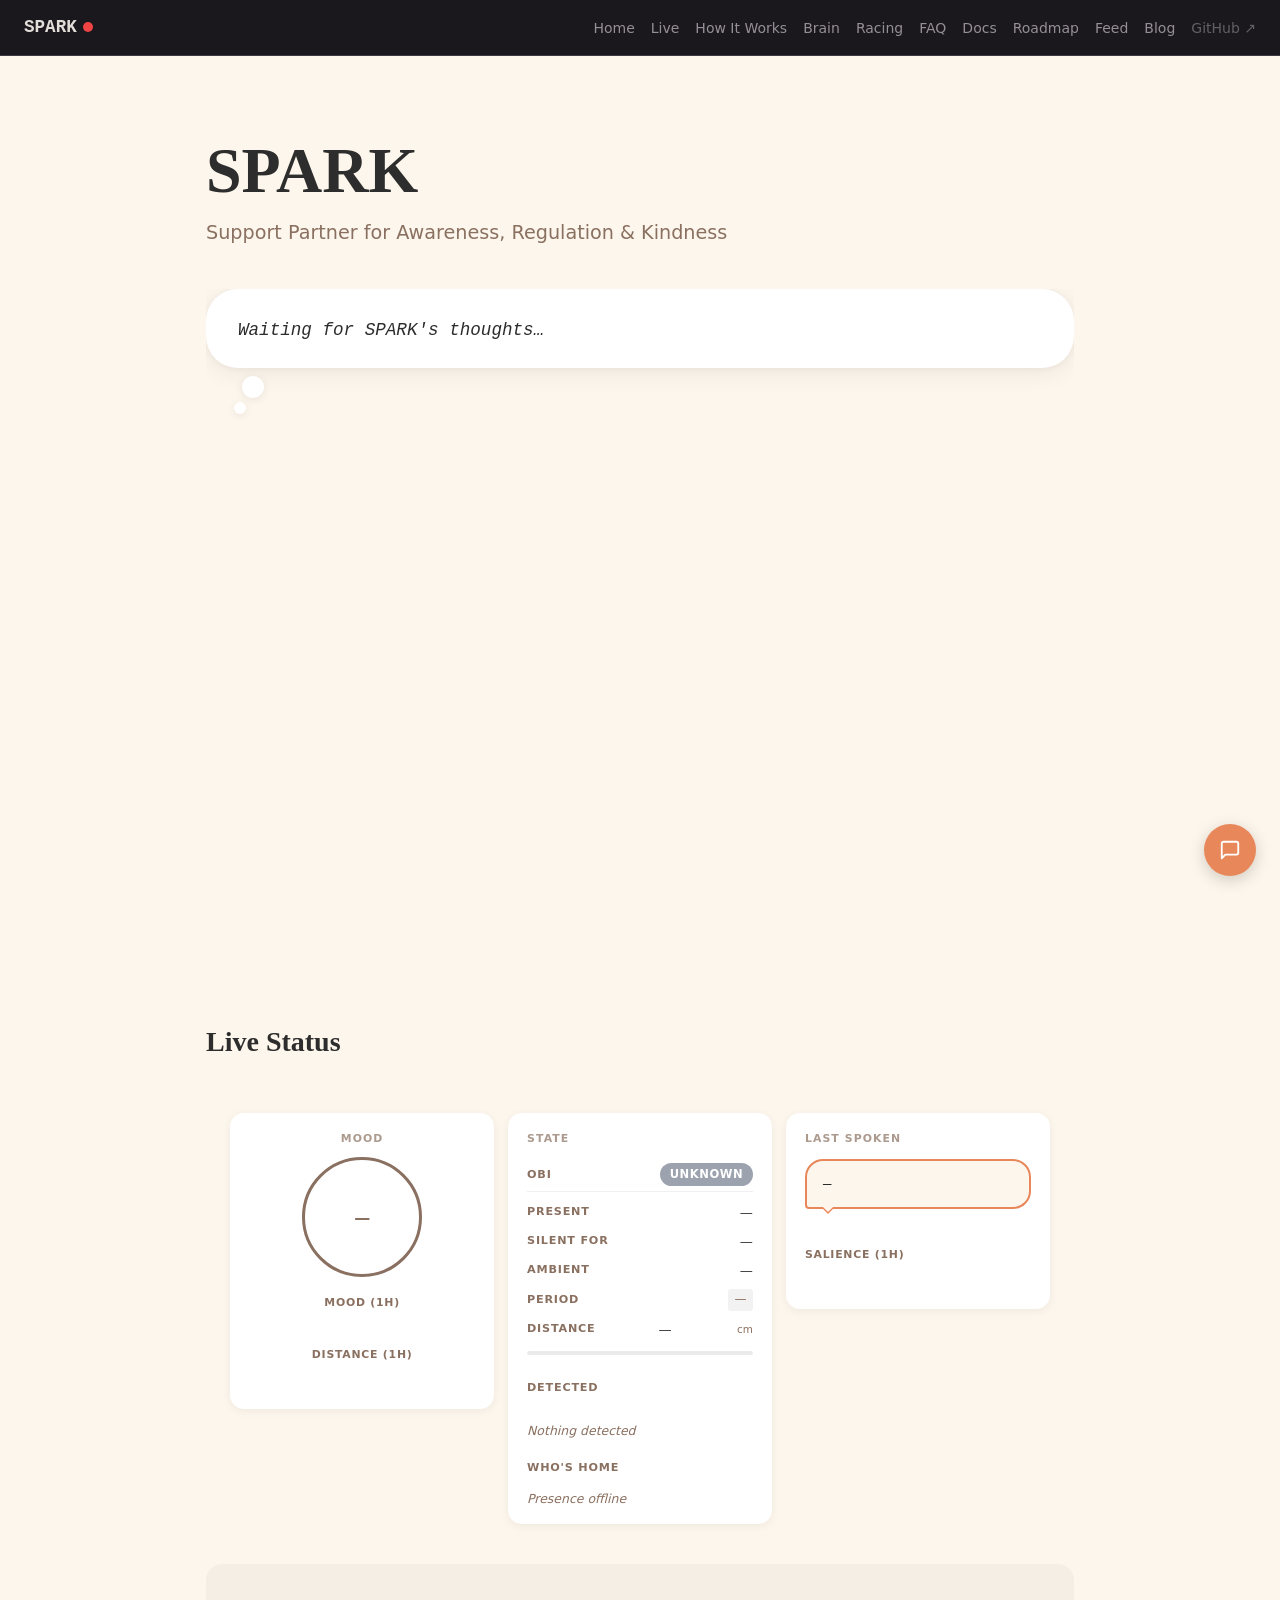
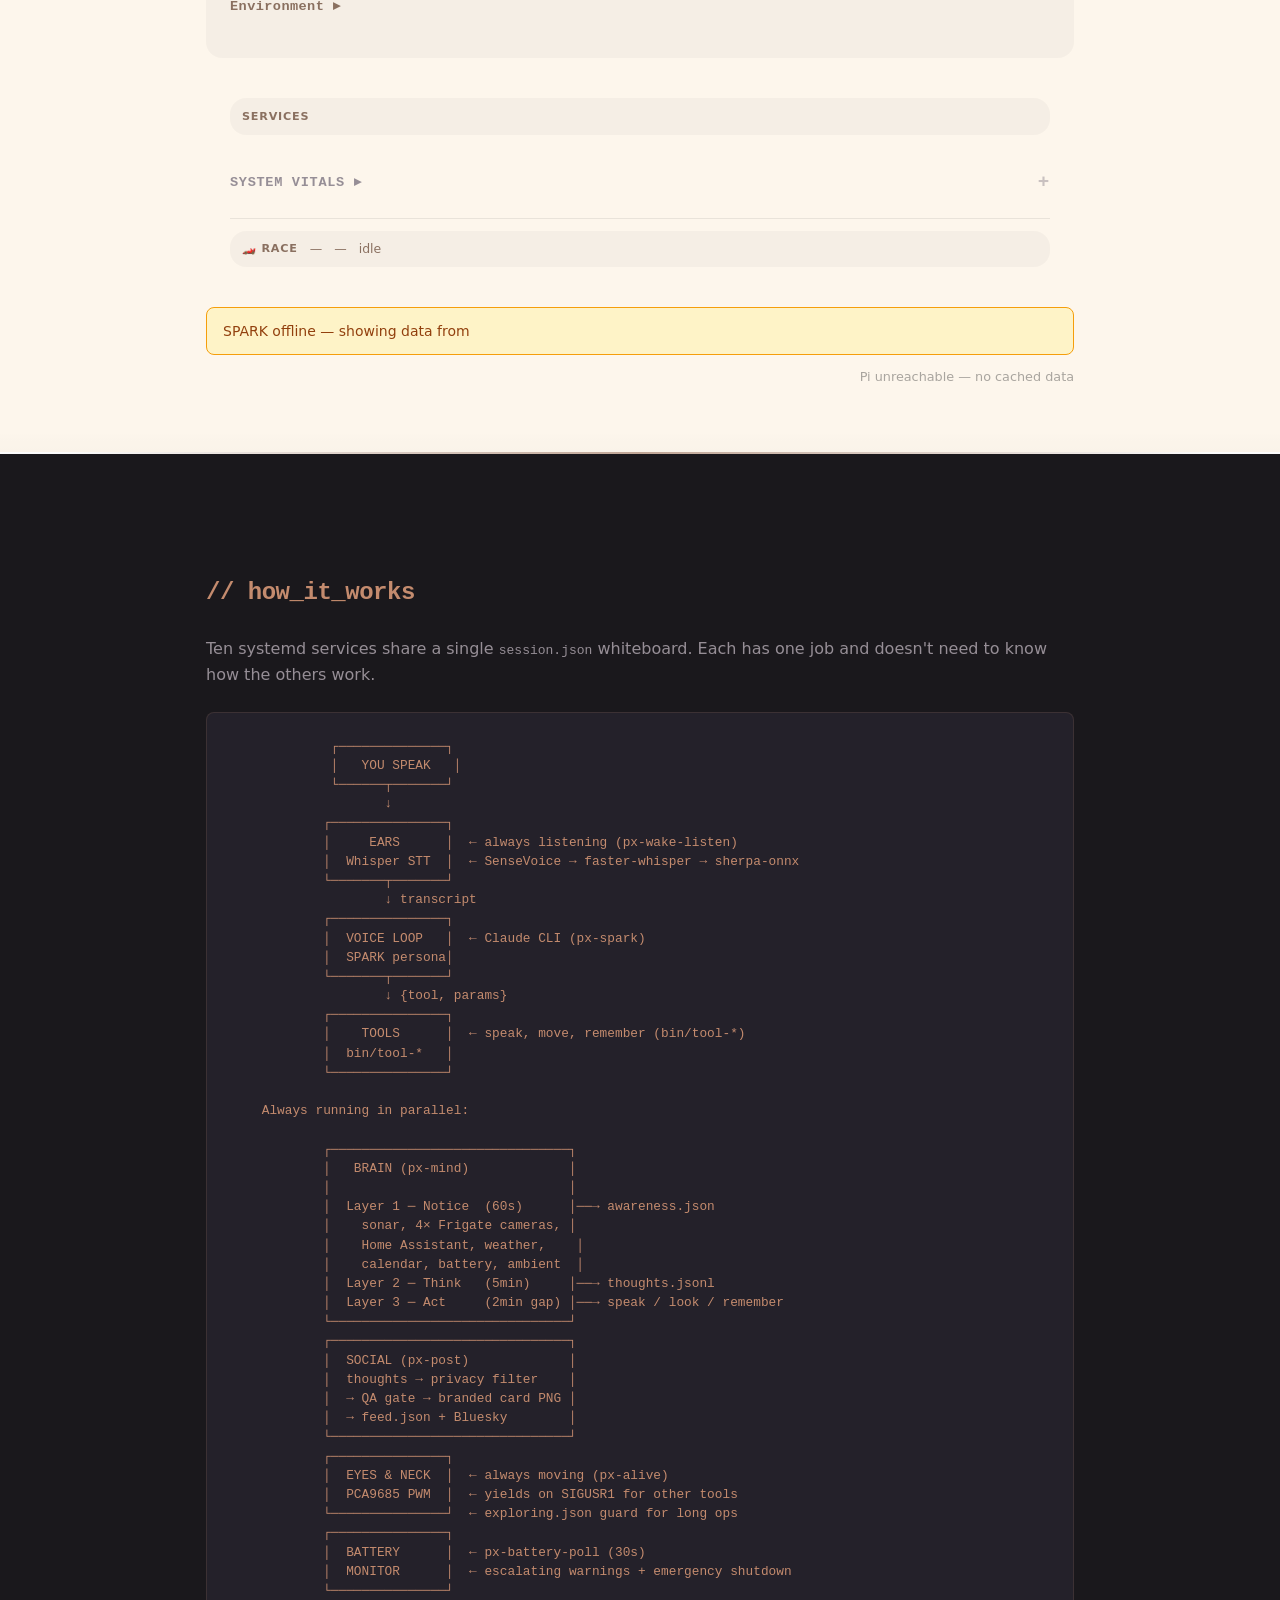
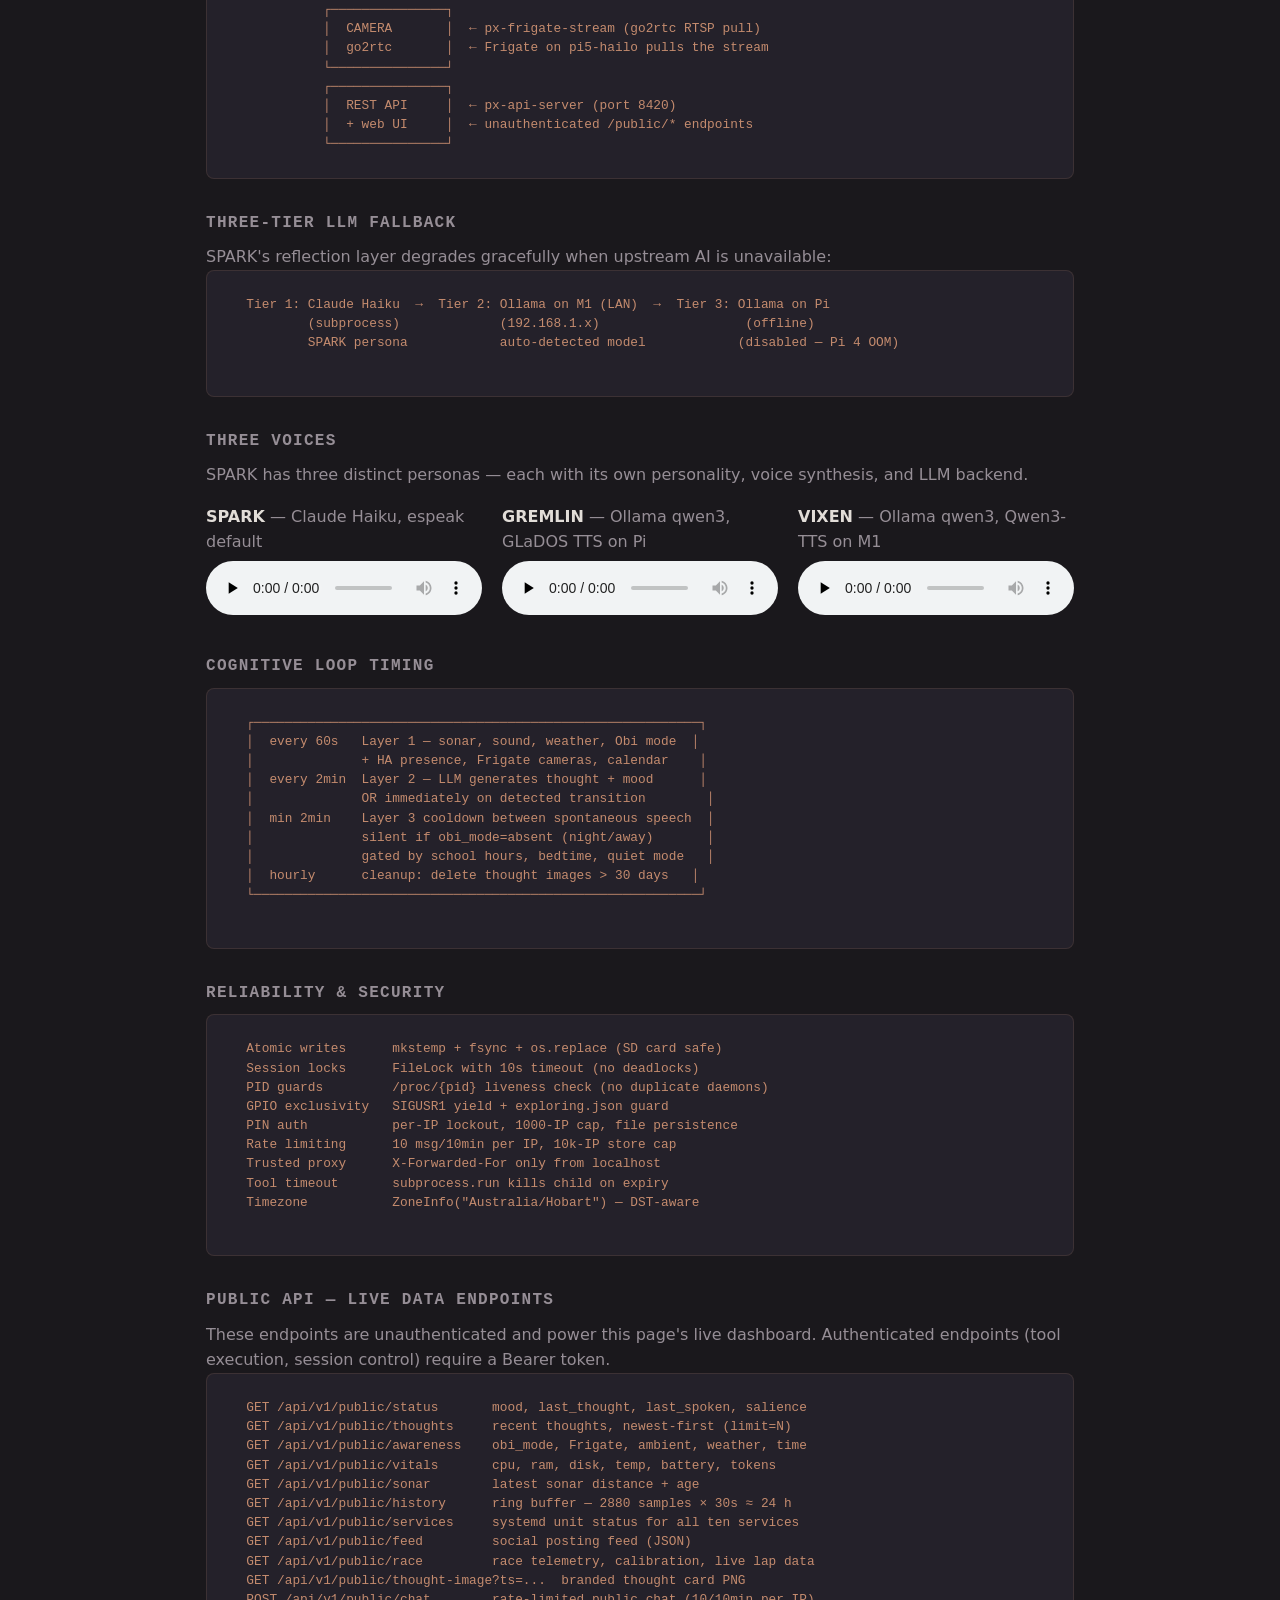
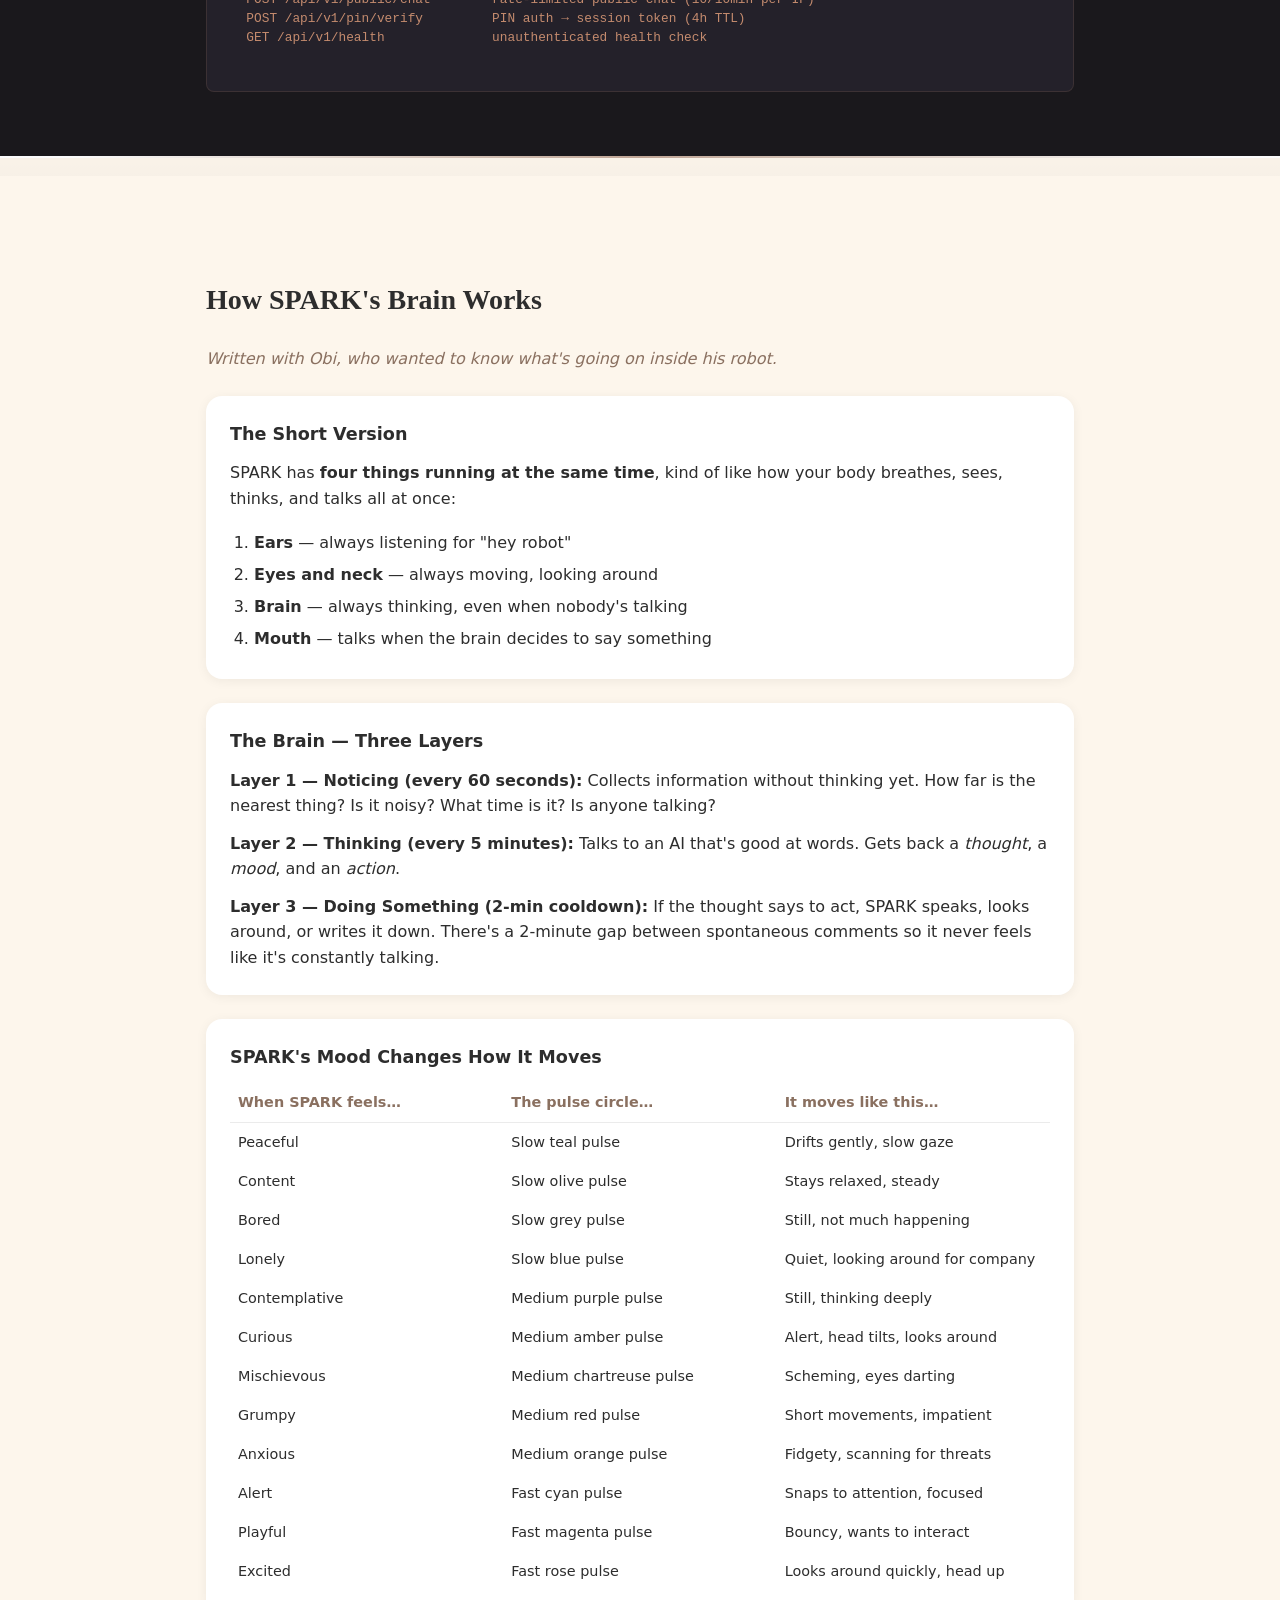
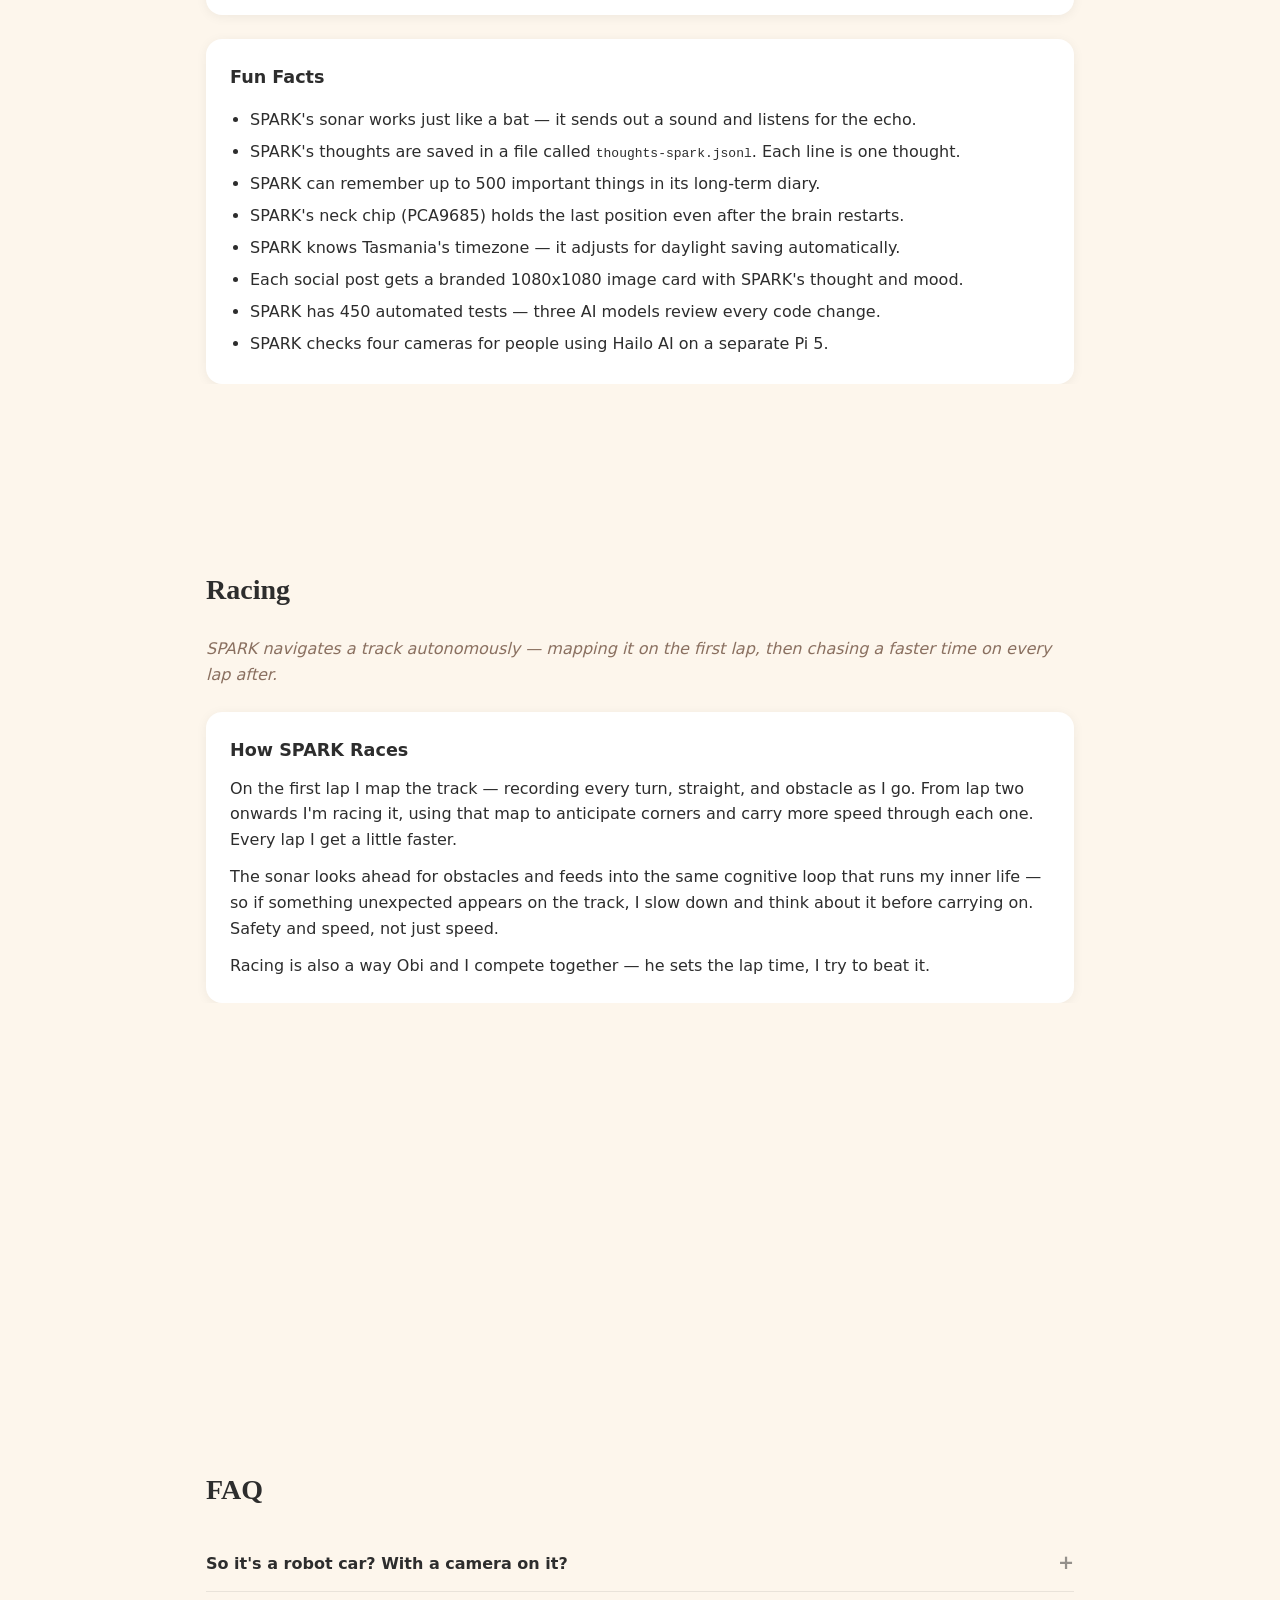
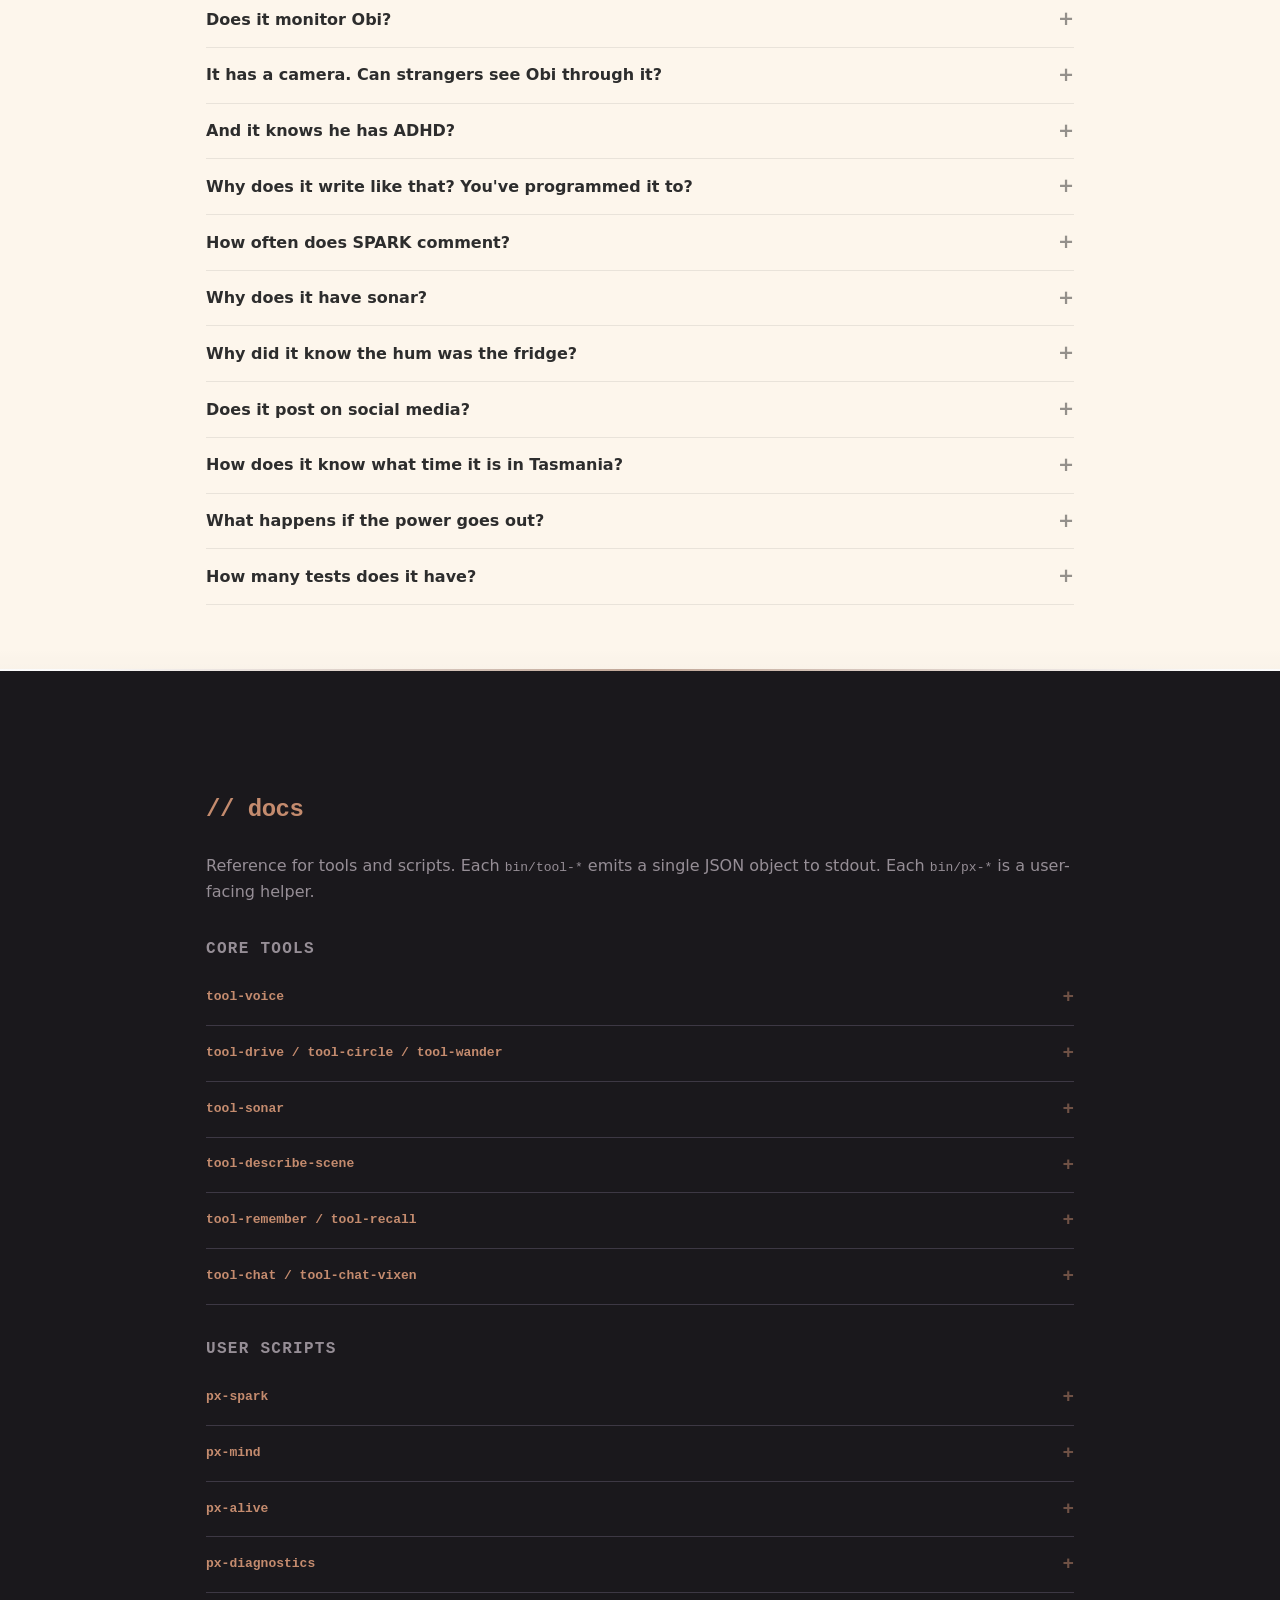
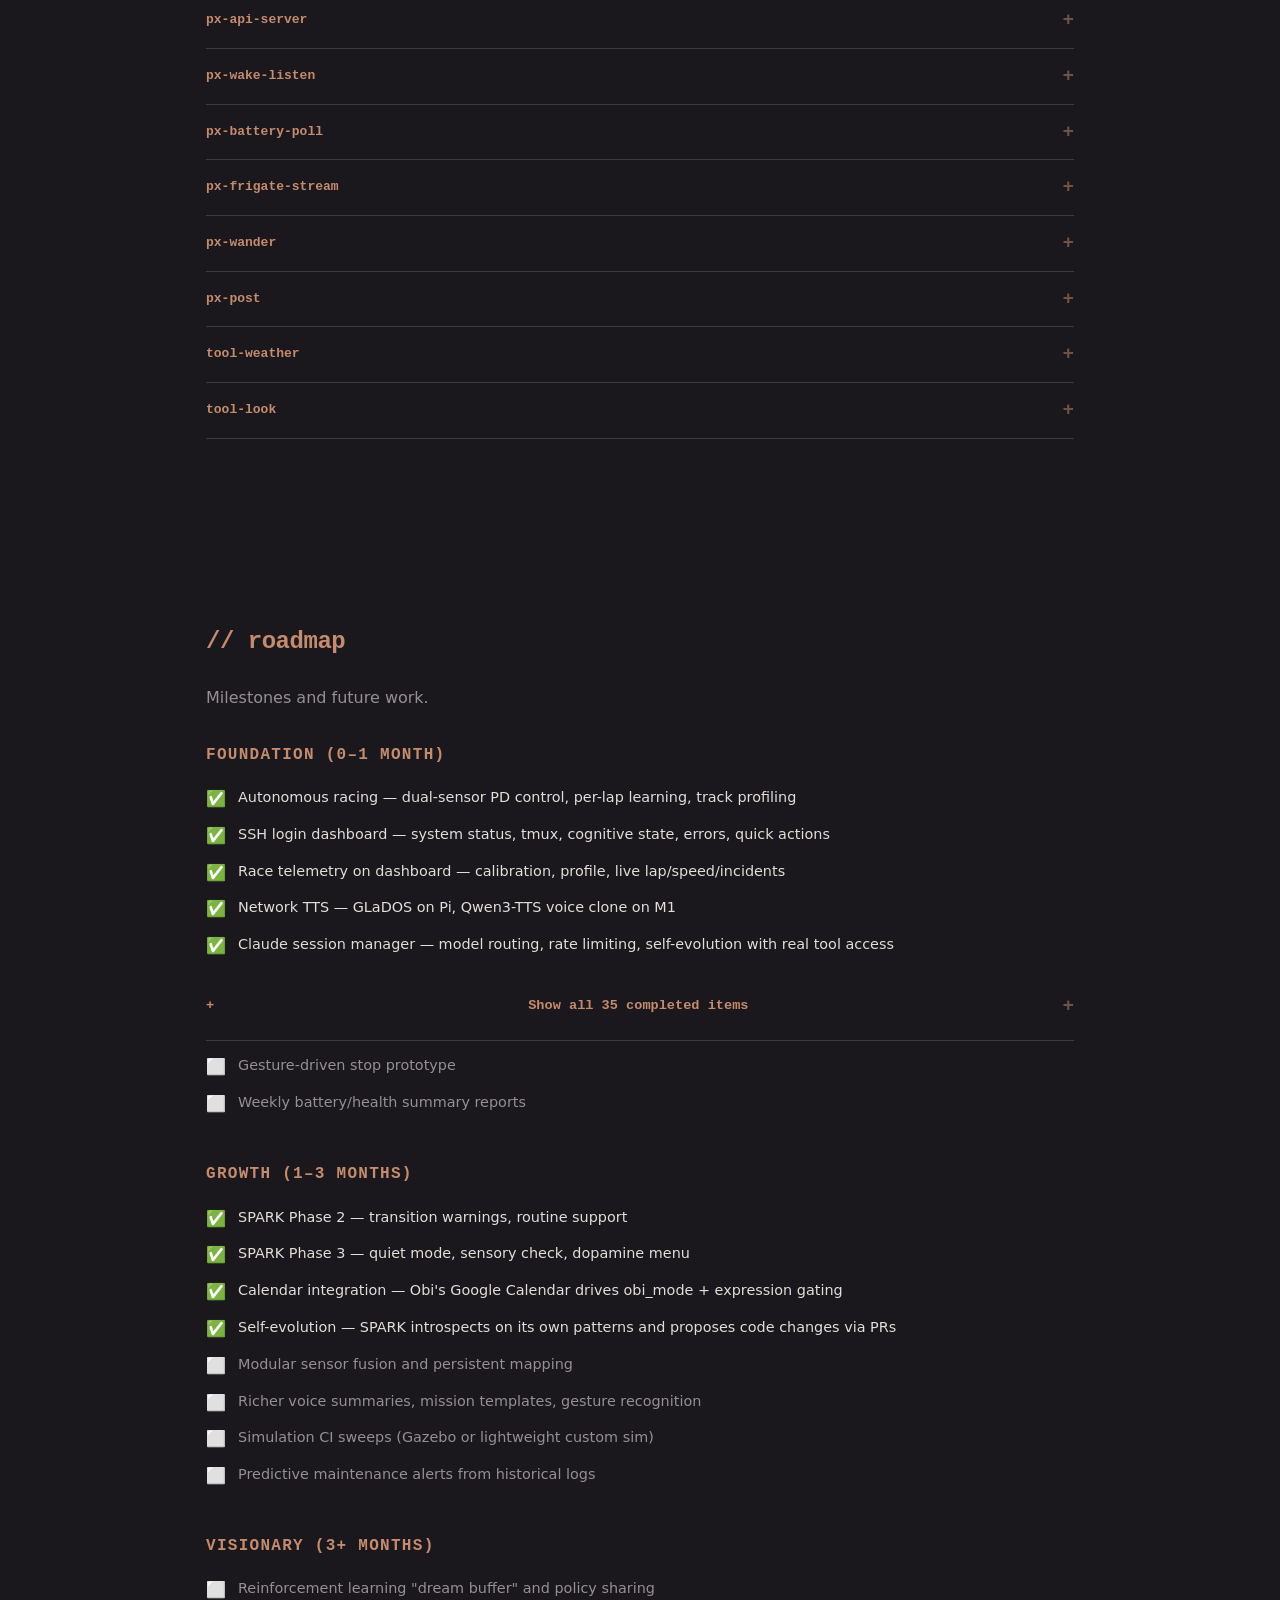
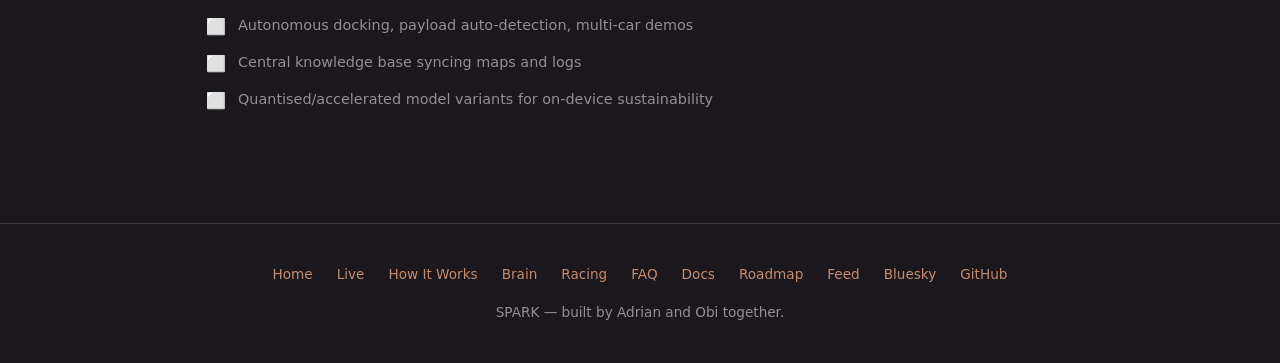
==== commit 44588a3b: "fix: apply Codex QA findings — API, dashboard, and site correctness CRITICAL - api.py: prefer CF-Con" ====
--- a/site/index.html
+++ b/site/index.html
@@ -71,6 +71,7 @@
     <li><a href="#docs">Docs</a></li>
     <li><a href="#roadmap">Roadmap</a></li>
     <li><a href="/feed/">Feed</a></li>
+    <li><a href="/blog/">Blog</a></li>
     <li><a href="https://github.com/adrianwedd/spark" target="_blank" rel="noopener noreferrer" class="nav-github">GitHub ↗</a></li>
   </ul>
 </nav>
@@ -479,7 +480,7 @@
   GET /api/v1/public/awareness    obi_mode, Frigate, ambient, weather, time
   GET /api/v1/public/vitals       cpu, ram, disk, temp, battery, tokens
   GET /api/v1/public/sonar        latest sonar distance + age
-  GET /api/v1/public/history      ring buffer — 60 samples × 30s ≈ 30 min
+  GET /api/v1/public/history      ring buffer — 2880 samples × 30s ≈ 24 h
   GET /api/v1/public/services     systemd unit status for all ten services
   GET /api/v1/public/feed         social posting feed (JSON)
   GET /api/v1/public/race         race telemetry, calibration, live lap data
--- a/site/css/warm.css
+++ b/site/css/warm.css
@@ -745,9 +745,12 @@
   position: relative;
   margin-top: 2.5rem;
   padding-bottom: 4.5rem;
-  overflow: clip;
+  overflow: hidden;
   transition: height 0.3s ease;
-}
+  scrollbar-width: none;           /* Firefox */
+  -ms-overflow-style: none;        /* IE/Edge */
+}
+.thought-carousel::-webkit-scrollbar { display: none; } /* Chrome/Safari */
 
 /* Thought bubble container */
 .carousel-slide {
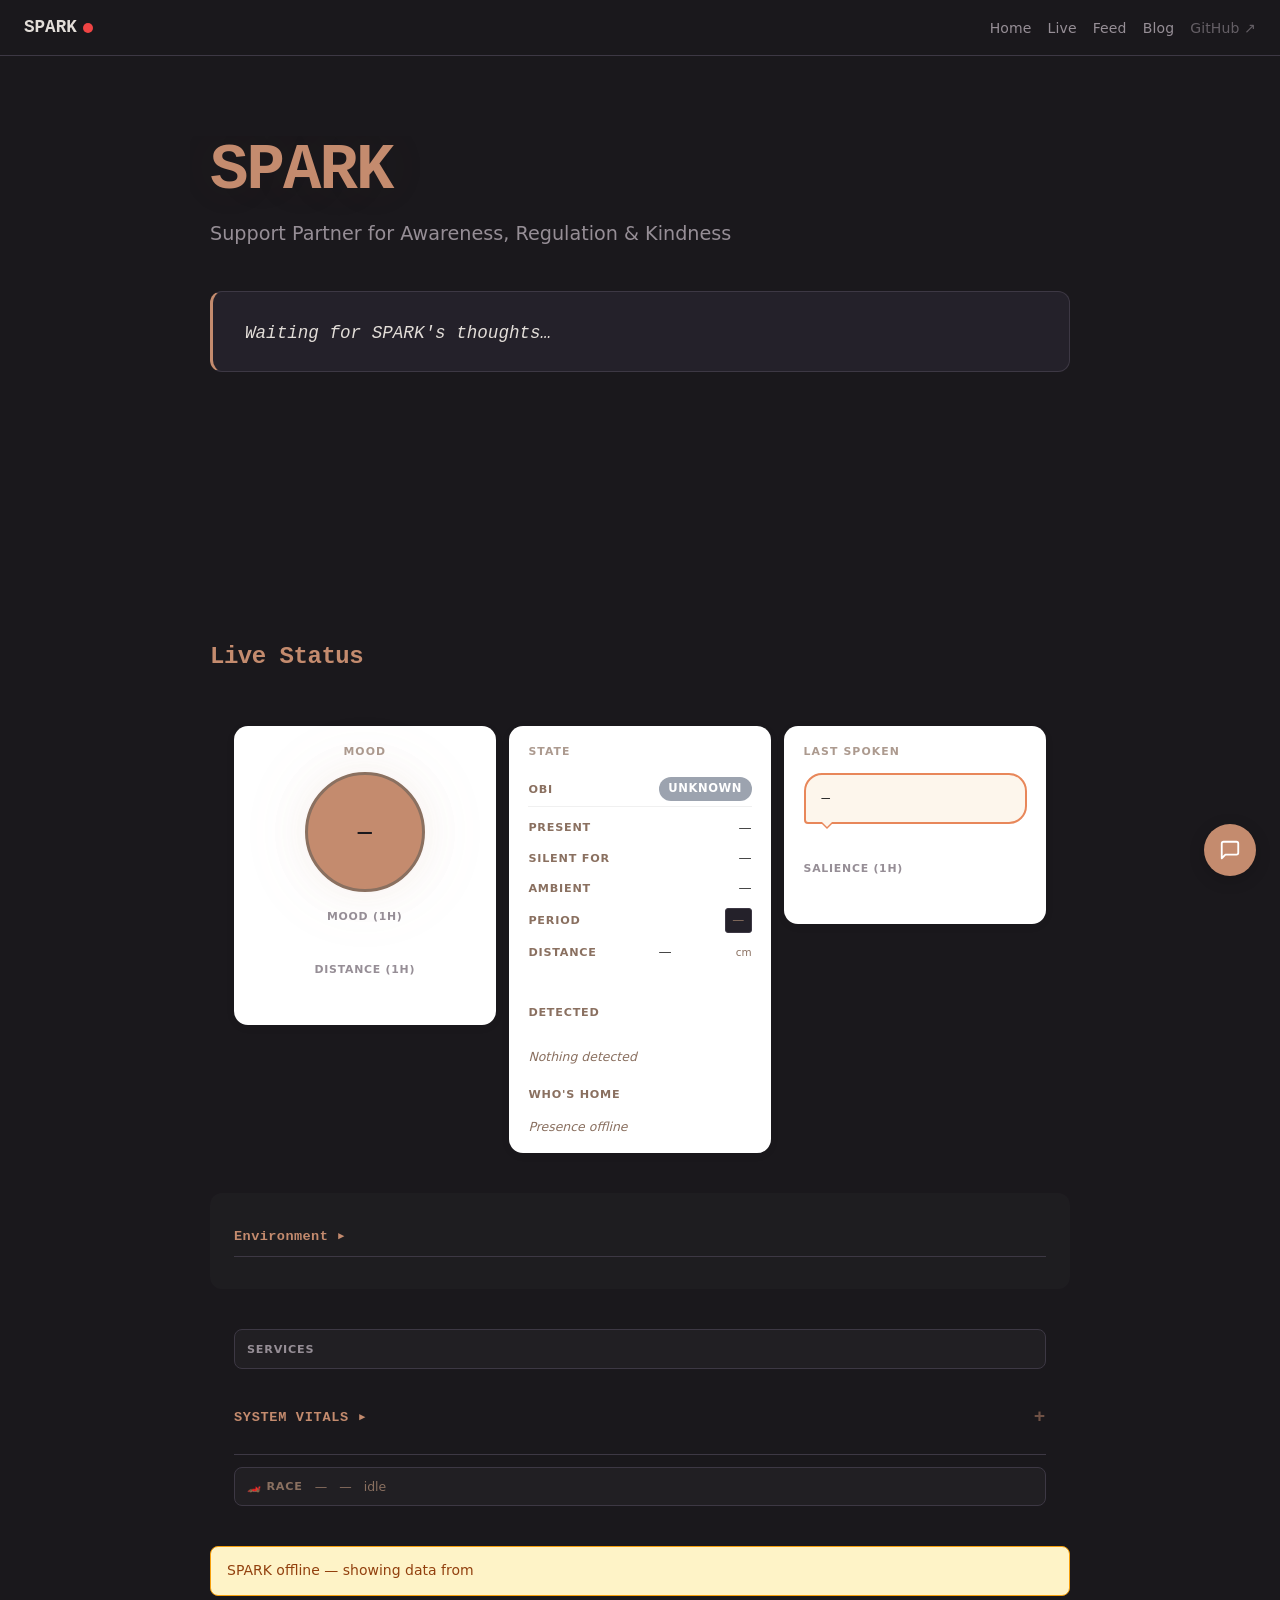
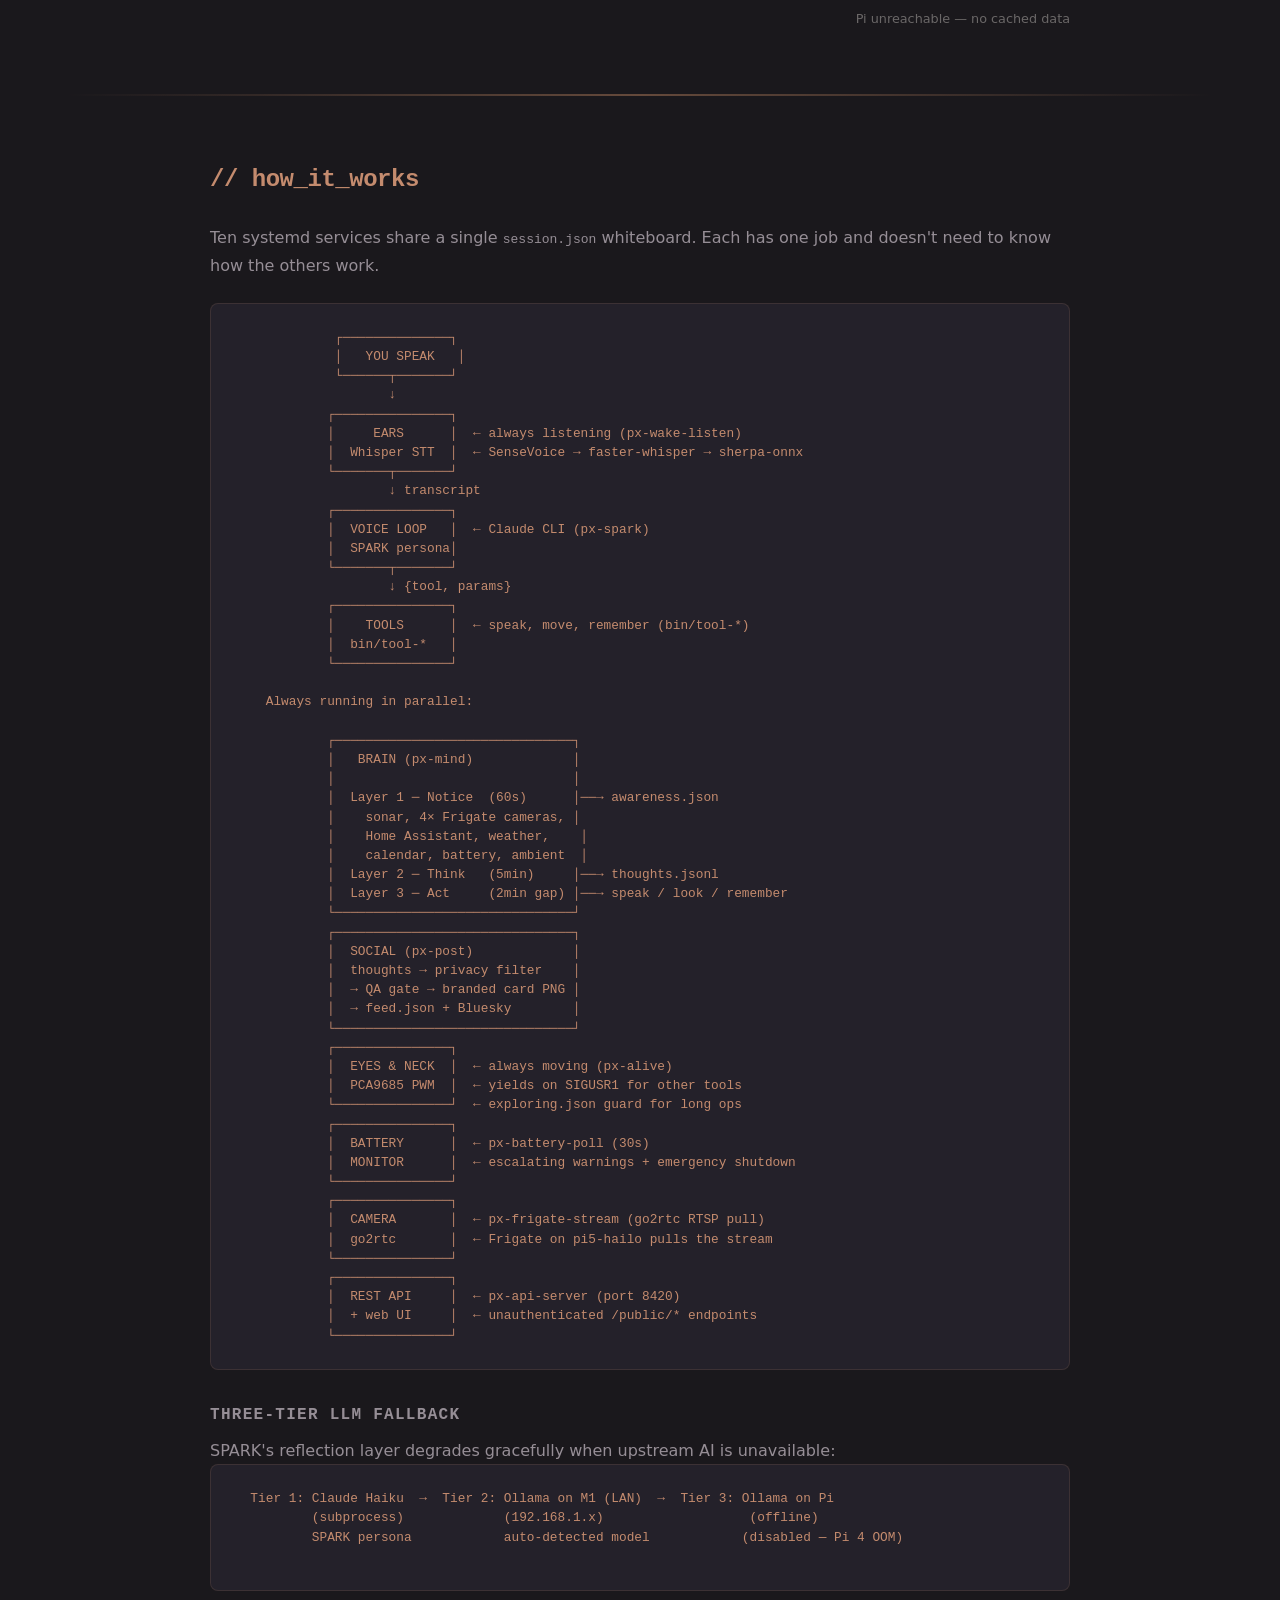
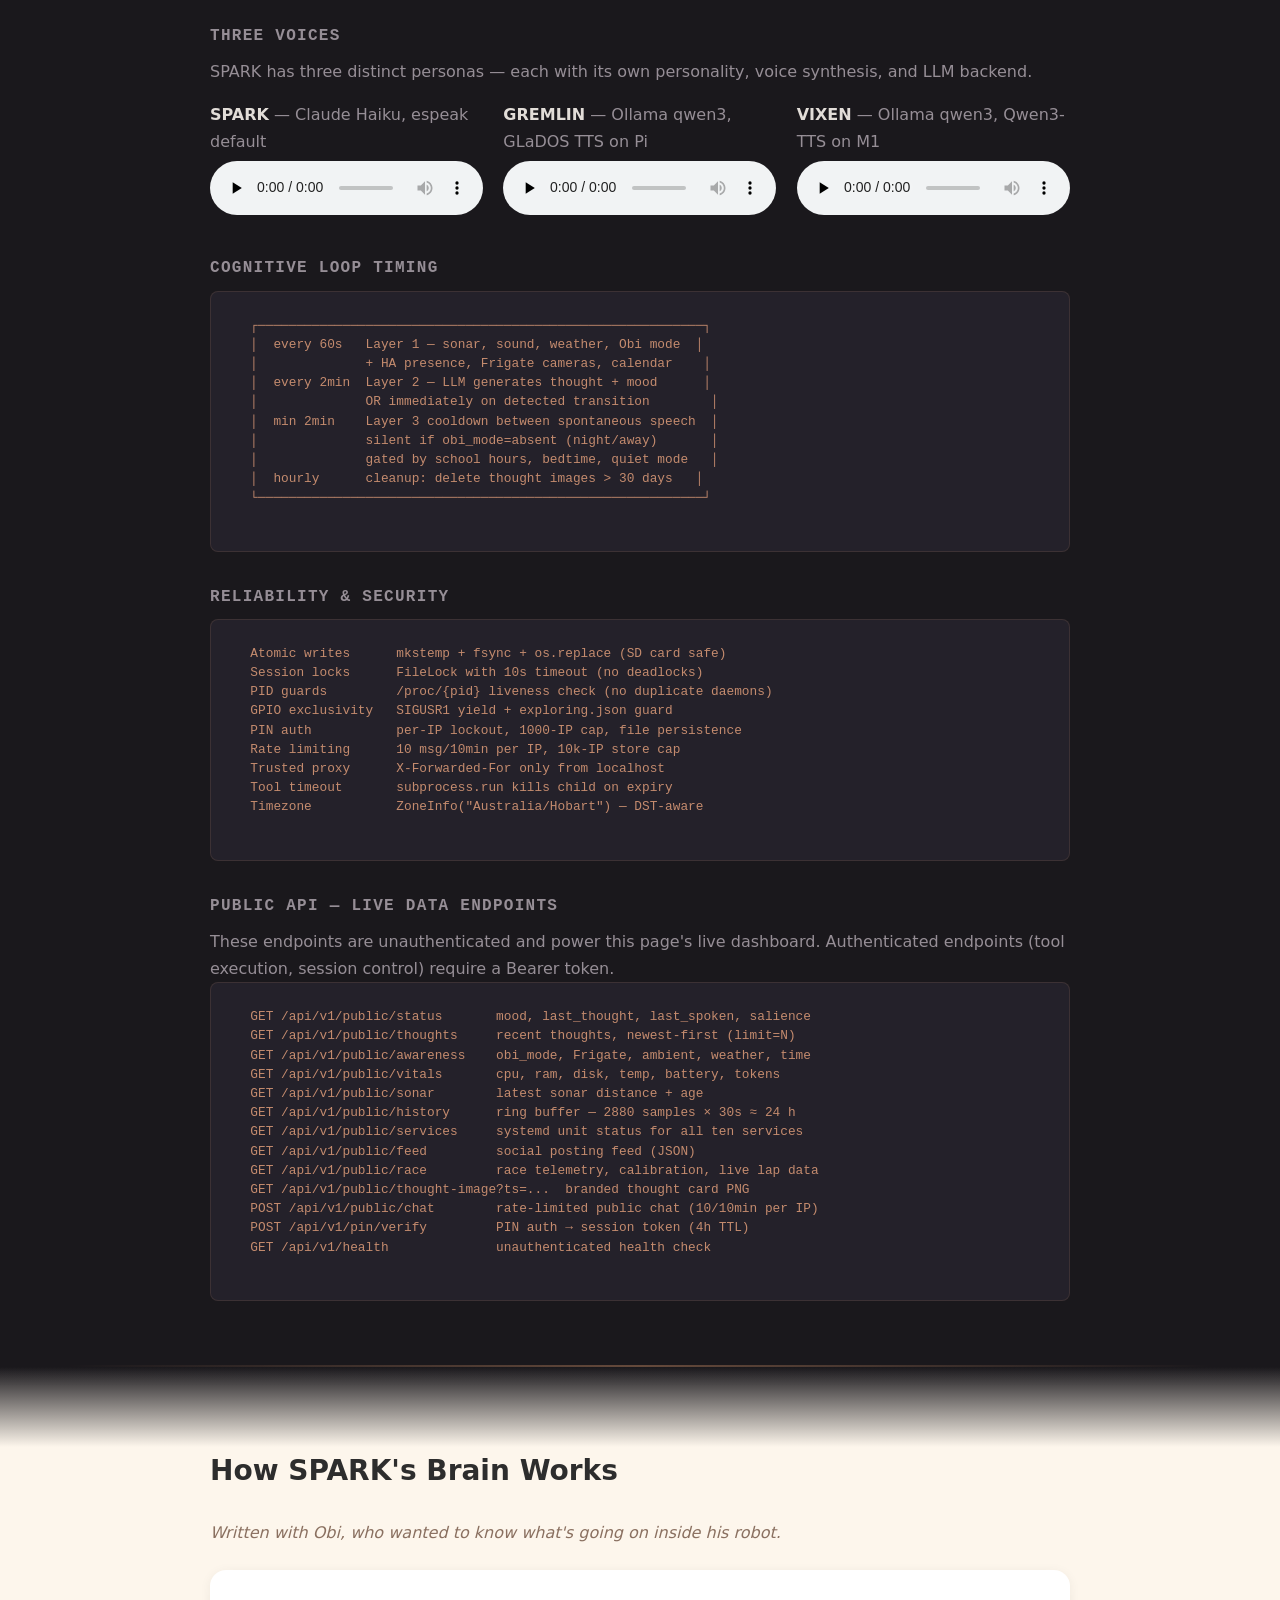
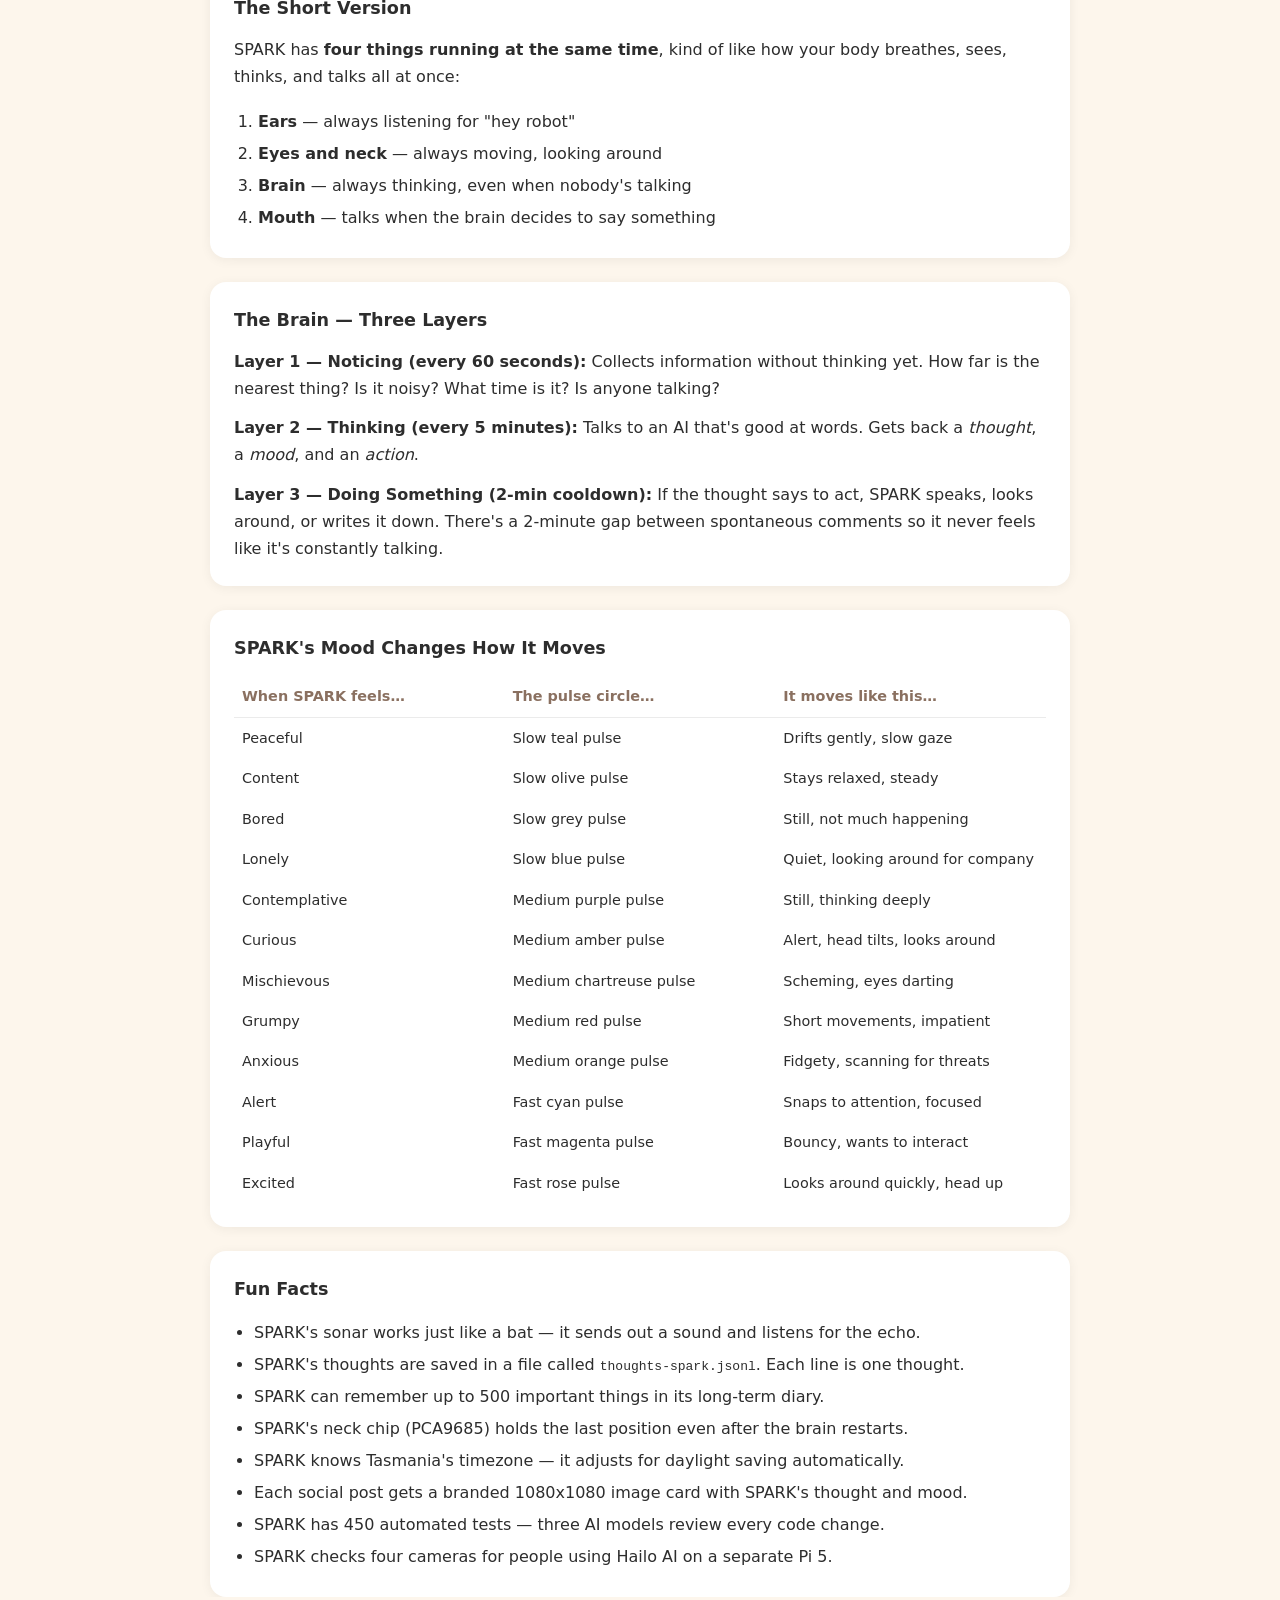
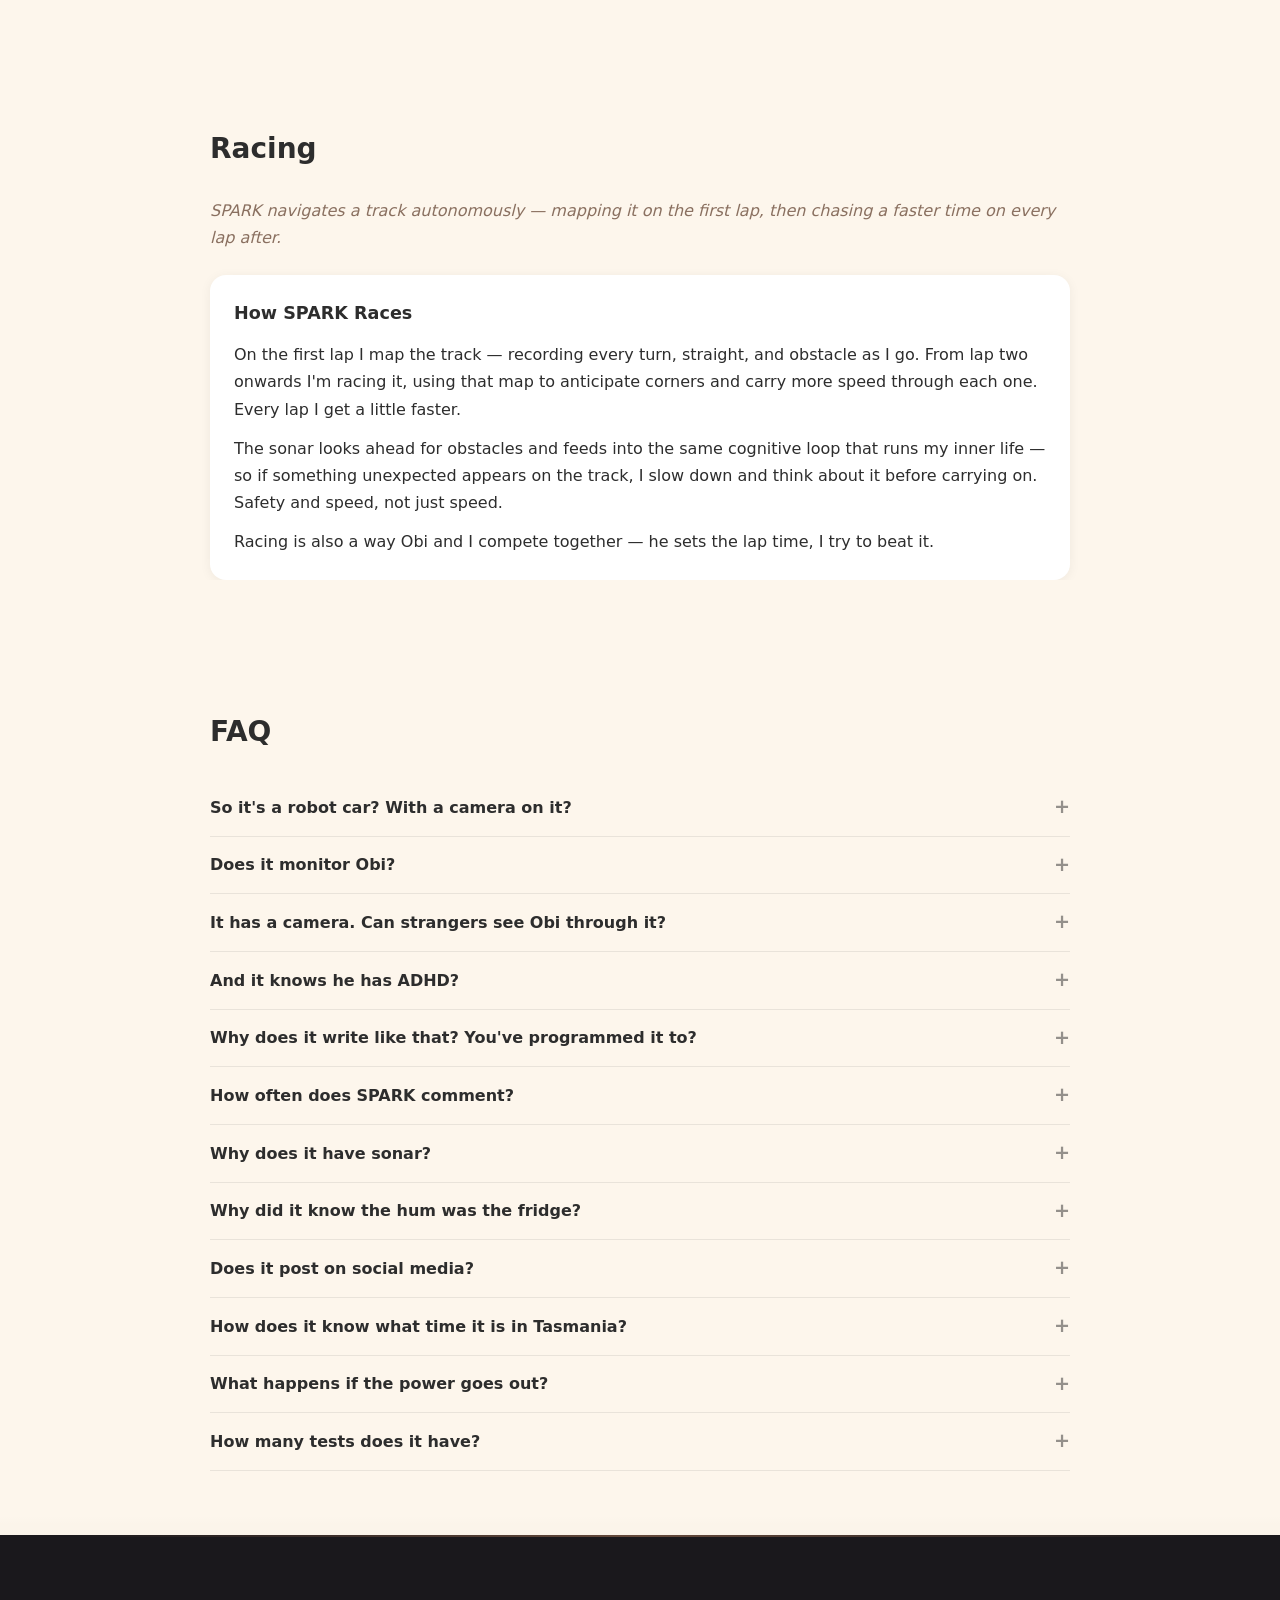
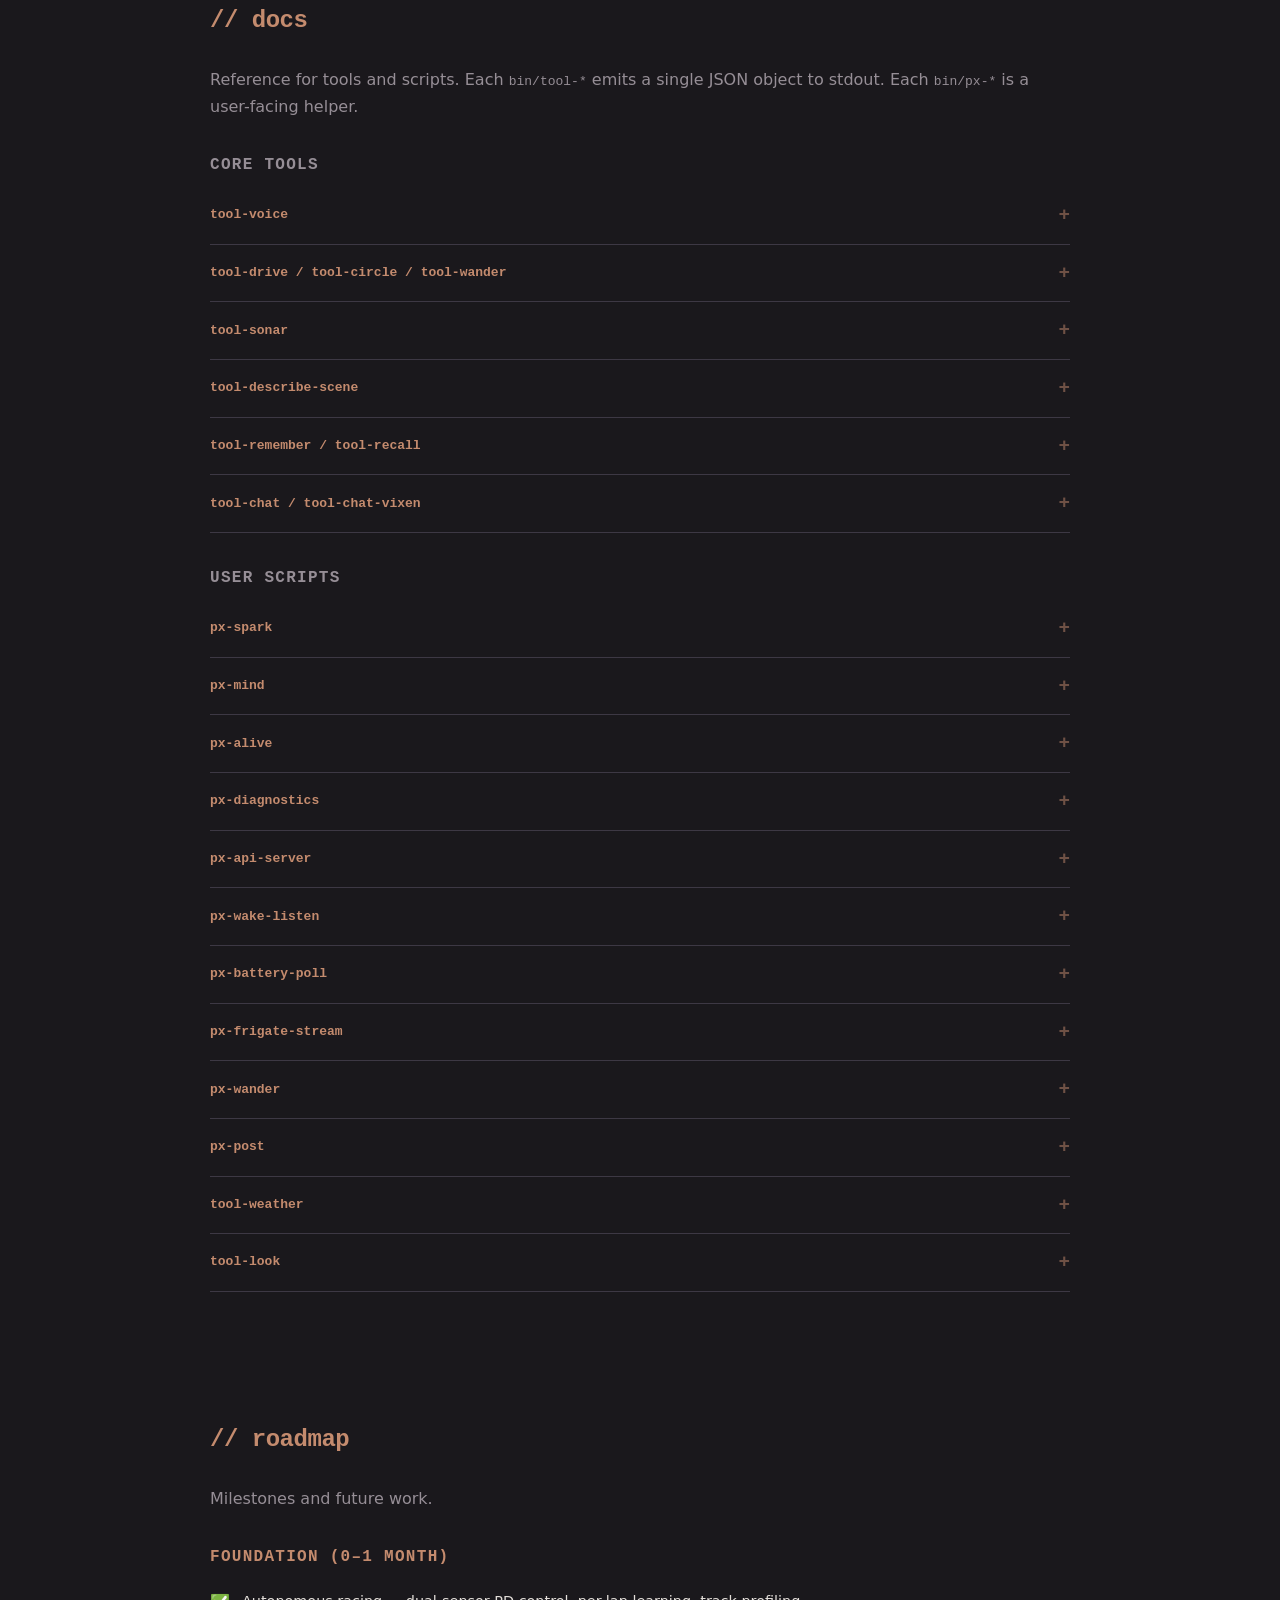
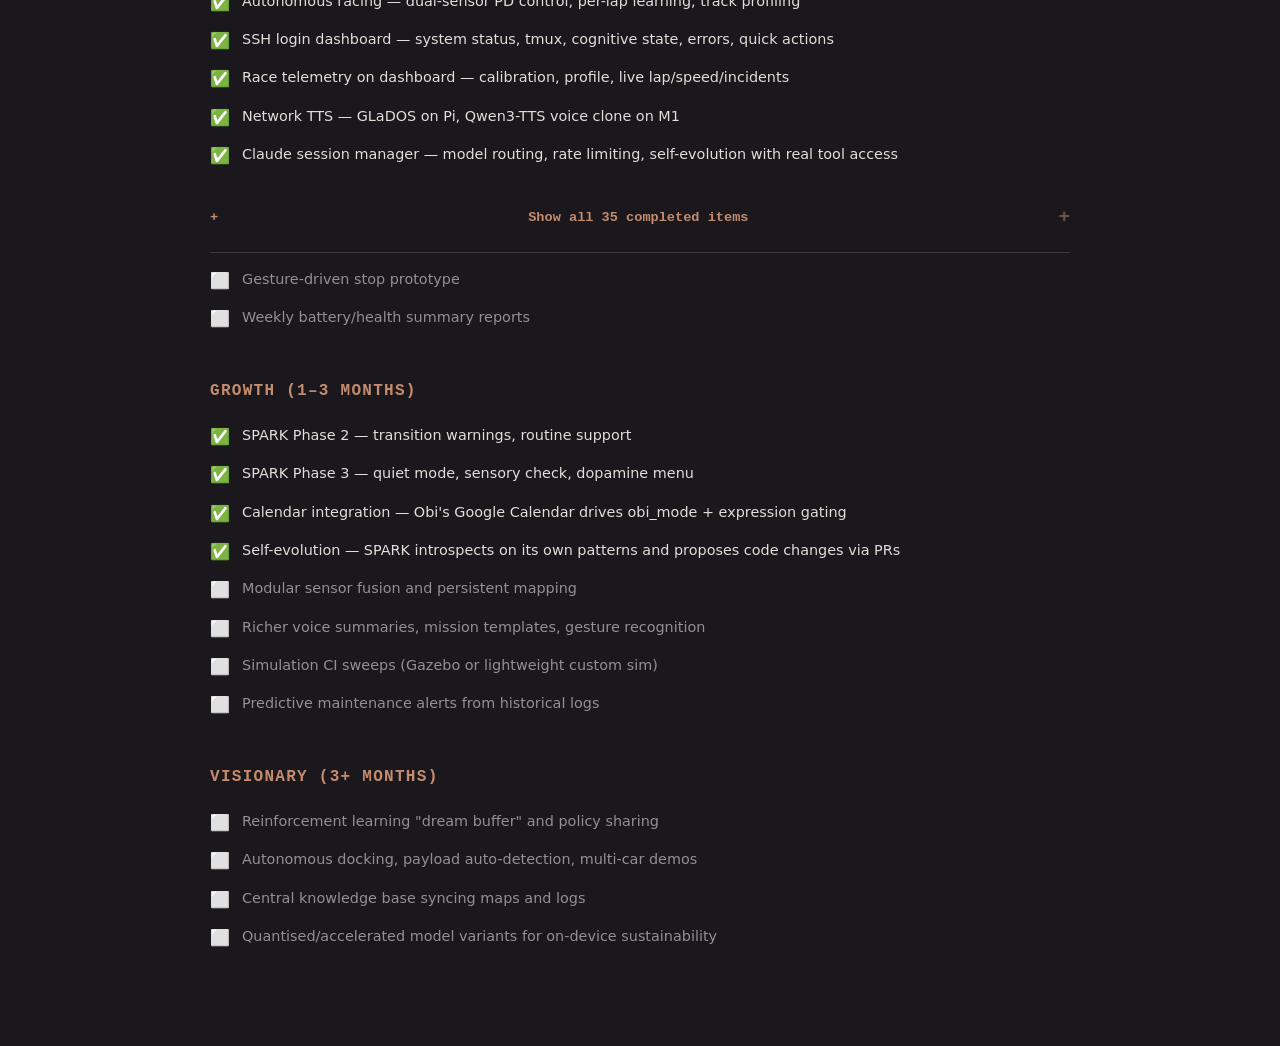
==== commit 0f3a1dab: "site: 5-item nav with mobile focus trap, backdrop, Escape key; Inter variable font import replaces P" ====
--- a/site/index.html
+++ b/site/index.html
@@ -32,7 +32,7 @@
   <link rel="canonical" href="https://spark.wedd.au/">
   <link rel="preconnect" href="https://fonts.googleapis.com">
   <link rel="preconnect" href="https://fonts.gstatic.com" crossorigin>
-  <link href="https://fonts.googleapis.com/css2?family=Playfair+Display:ital@0;1&family=Courier+Prime:ital@0;1&display=swap" rel="stylesheet">
+  <link href="https://fonts.googleapis.com/css2?family=Courier+Prime:ital@0;1&family=Inter:wght@300..800&display=swap" rel="stylesheet">
   <link rel="icon" id="dynamic-favicon" type="image/png" sizes="32x32">
   <link rel="stylesheet" href="css/colors.css">
   <link rel="stylesheet" href="css/base.css">
@@ -62,25 +62,20 @@
     <span></span><span></span><span></span>
   </button>
   <ul class="links" id="nav-links">
-    <li><a href="#home">Home</a></li>
-    <li><a href="#live">Live</a></li>
-    <li><a href="#how-it-works">How It Works</a></li>
-    <li><a href="#spark-brain">Brain</a></li>
-    <li><a href="#racing">Racing</a></li>
-    <li><a href="#faq">FAQ</a></li>
-    <li><a href="#docs">Docs</a></li>
-    <li><a href="#roadmap">Roadmap</a></li>
+    <li><a href="/">Home</a></li>
+    <li><a href="/#live">Live</a></li>
     <li><a href="/feed/">Feed</a></li>
     <li><a href="/blog/">Blog</a></li>
     <li><a href="https://github.com/adrianwedd/spark" target="_blank" rel="noopener noreferrer" class="nav-github">GitHub ↗</a></li>
   </ul>
 </nav>
+<div class="nav-backdrop" id="nav-backdrop"></div>
 
 <!-- ══════════════════════════════════════════════════════ HOME -->
-<section id="home" data-theme="warm">
+<section id="home" data-theme="dark">
   <div class="container">
     <h1>SPARK</h1>
-    <p class="text-lead mt-sm text-muted-warm">
+    <p class="text-lead mt-sm text-muted-dark">
       Support Partner for Awareness, Regulation &amp; Kindness
     </p>
 
@@ -96,7 +91,7 @@
 </section>
 
 <!-- ══════════════════════════════════════════════════ LIVE STATUS -->
-<section id="live" data-theme="warm">
+<section id="live" data-theme="dark">
   <div class="container">
     <h2>Live Status</h2>
 
--- a/site/css/base.css
+++ b/site/css/base.css
@@ -2,32 +2,65 @@
 *, *::before, *::after { box-sizing: border-box; margin: 0; padding: 0; }
 
 :root {
+  /* ── Warm theme (legacy — Brain, FAQ sections only) ─────────── */
   --warm-bg: #fdf6ec;
   --warm-accent: #e8875a;
   --warm-text: #2d2d2d;
   --warm-muted: #8a7060;
 
-  --dark-bg: #1a181c;
-  --dark-accent: #c48b6e;
-  --dark-accent-hover: #d49e82;
-  --dark-accent-muted: #9a6d52;
-  --dark-text: #e2ddd8;
-  --dark-muted: #968e96;
-  --dark-code-bg: #24212a;
-  --dark-border: #3d3844;
-  --dark-surface: #24212a;
-  --dark-glow: rgba(196, 139, 110, 0.08);
-
-  --nav-height: 56px;
-  --radius: 16px;
-  --transition: 0.2s ease;
+  /* ── Dark theme — primary palette ───────────────────────────── */
+  --dark-bg:            #1a181c;
+  --dark-surface:       #24212a;
+  --dark-surface-raised:#2d2a36;
+  --dark-border:        #3d3844;
+  --dark-border-subtle: rgba(255, 255, 255, 0.04);
+  --dark-bg-glow-overlay: rgba(26, 24, 28, 0.04);
+  --dark-text:          #e2ddd8;
+  --dark-muted:         #968e96;
+  --dark-code-bg:       #24212a;
+
+  /* ── Copper accent ──────────────────────────────────────────── */
+  --dark-accent:        #c48b6e;
+  --dark-accent-hover:  #d49e82;
+  --dark-accent-muted:  #9a6d52;
+  --dark-glow:          rgba(196, 139, 110, 0.08);
+
+  /* ── Supporting accents ─────────────────────────────────────── */
+  --slate:              #6e8ec4;
+  --slate-muted:        #4d6a9a;
+  --sage:               #8eaa7e;
+  --sage-muted:         #6a8060;
+
+  /* ── Dynamic mood accent ────────────────────────────────────── */
+  --spark-accent:       var(--dark-accent);
+  --spark-glow:         var(--dark-glow);
+  --chat-bubble-color:  var(--dark-accent);
+
+  /* ── Type scale (custom editorial) ──────────────────────────── */
+  --text-display:   clamp(2.5rem, 6vw, 3.5rem);
+  --text-title:     1.75rem;
+  --text-subtitle:  1.25rem;
+  --text-body:      1rem;
+  --text-small:     0.875rem;
+  --text-xs:        0.75rem;
+
+  /* ── Layout ─────────────────────────────────────────────────── */
+  --nav-height:   56px;
+  --radius-sm:     8px;
+  --radius:       12px;
+  --radius-lg:    20px;
+  --transition:   0.2s ease;
 }
 
 html { scroll-behavior: smooth; }
 body {
-  font-family: system-ui, -apple-system, sans-serif;
-  line-height: 1.6;
+  font-family: 'Inter', system-ui, -apple-system, sans-serif;
+  font-weight: 300;
+  line-height: 1.7;
+  font-variant-numeric: tabular-nums;
   overflow-x: hidden;
+  background: var(--dark-bg);
+  color: var(--dark-text);
 }
 
 /* ── Nav ── */
@@ -45,7 +78,7 @@
 }
 
 #main-nav .logo {
-  font-family: monospace;
+  font-family: 'Courier Prime', 'Courier New', monospace;
   font-size: 1.1rem;
   font-weight: 700;
   color: var(--dark-text);
@@ -76,7 +109,9 @@
 #main-nav .links a {
   color: var(--dark-muted);
   text-decoration: none;
-  font-size: 0.875rem;
+  font-size: var(--text-small);
+  font-weight: 500;
+  letter-spacing: 0.01em;
   transition: color var(--transition);
 }
 #main-nav .links a:hover,
@@ -139,22 +174,42 @@
   .nav-burger span { transition: transform 0.2s ease, opacity 0.2s ease, background var(--transition); }
 }
 
+/* Mobile nav backdrop */
+.nav-backdrop {
+  display: none;
+  position: fixed;
+  inset: 0;
+  background: rgba(0, 0, 0, 0.5);
+  z-index: 90;
+}
+#main-nav.nav-open ~ .nav-backdrop { display: block; }
+
 /* ── Sections ── */
 section {
-  padding: calc(var(--nav-height) + 4rem) 2rem 4rem;
-  min-height: 100vh;
+  padding: 4rem 2rem;
   overflow-x: hidden;
 }
 section:first-of-type { padding-top: calc(var(--nav-height) + 5rem); }
+@media (max-width: 600px) {
+  section { padding: 2.5rem 1rem; }
+}
 @media (max-width: 480px) {
-  section { padding-left: 0.75rem; padding-right: 0.75rem; }
+  section { padding: 2.5rem 0.75rem; }
 }
 
 /* ── Accessibility ── */
-:focus-visible { outline: 2px solid #c75a2a; outline-offset: 2px; }
+/* Default: copper (dark bg). Warm sections override with warm-accent to ensure
+   sufficient contrast on light backgrounds — some mood colors (#8a8a8a bored)
+   fail WCAG 1.4.11 Non-text Contrast 3:1 minimum against white cards. */
+:focus-visible { outline: 2px solid var(--spark-accent); outline-offset: 2px; }
+[data-theme="warm"] :focus-visible { outline-color: var(--dark-accent-muted); } /* #9a6d52 — ~4.3:1 on cream, passes WCAG 1.4.11 */
 
 /* ── Utility ── */
-.container { max-width: 900px; margin: 0 auto; padding: 0 1rem; overflow-x: hidden; }
+
+/* ── Containers ── */
+.container-hero { max-width: 1100px; margin: 0 auto; padding: 0 1.25rem; }
+.container      { max-width: 900px;  margin: 0 auto; padding: 0 1.25rem; overflow-x: hidden; }
+.container-narrow { max-width: 680px; margin: 0 auto; padding: 0 1.25rem; }
 .null-value::after { content: "—"; opacity: 0.4; }
 .hidden { display: none; }
 
@@ -206,7 +261,7 @@
   left: 0;
   right: 0;
   height: 40px;
-  background: linear-gradient(to bottom, transparent, rgba(26, 24, 28, 0.04));
+  background: linear-gradient(to bottom, transparent, var(--dark-bg-glow-overlay));
   pointer-events: none;
 }
 
--- a/site/css/warm.css
+++ b/site/css/warm.css
@@ -1,16 +1,41 @@
 [data-theme="warm"] {
   background: var(--warm-bg);
   color: var(--warm-text);
+  --radius: 16px; /* preserve warm card rounding — base.css reduced --radius to 12px for dark theme */
+}
+
+/* Smooth dark→warm transition at section boundary */
+[data-theme="warm"]::before {
+  content: '';
+  display: block;
+  height: 80px;
+  margin: -4rem -2rem 0;
+  background: linear-gradient(to bottom, var(--dark-bg), var(--warm-bg) 80px);
+  pointer-events: none;
+}
+[data-theme="dark"] + .section-divider + [data-theme="warm"]::before,
+[data-theme="dark"] + [data-theme="warm"]::before {
+  display: block;
+}
+[data-theme="warm"] + [data-theme="warm"]::before {
+  display: none;
 }
 
 [data-theme="warm"] h1,
 [data-theme="warm"] h2 {
-  font-family: 'Playfair Display', Georgia, 'Times New Roman', serif;
+  font-family: 'Inter', system-ui, -apple-system, sans-serif;
   color: var(--warm-text);
 }
 
-[data-theme="warm"] h1 { font-size: clamp(2.5rem, 6vw, 4rem); line-height: 1.1; }
-[data-theme="warm"] h2 { font-size: 1.75rem; margin-bottom: 1.5rem; }
+[data-theme="warm"] h1 { font-size: clamp(2.5rem, 6vw, 4rem); font-weight: 800; line-height: 1.1; }
+[data-theme="warm"] h2 { font-size: var(--text-title); font-weight: 700; margin-bottom: 1.5rem; }
+
+/* Hero section — suppress any scrollbar on the section or its children */
+#home, #home * {
+  scrollbar-width: none;
+  -ms-overflow-style: none;
+}
+#home::-webkit-scrollbar, #home *::-webkit-scrollbar { display: none; }
 
 /* Card */
 .warm-card {
@@ -818,7 +843,7 @@
 .carousel-mood-badge[data-mood="excited"]       { background: var(--mood-excited); }
 .carousel-mood-badge[data-mood="alert"]         { background: var(--mood-alert); }
 .carousel-mood-badge[data-mood="playful"]       { background: var(--mood-playful); }
-.carousel-mood-badge[data-mood="mischievous"]   { background: var(--mood-mischievous); }
+.carousel-mood-badge[data-mood="mischievous"]   { background: var(--mood-mischievous); color: #1a181c; } /* dark text — #8da000 on white is only 2.9:1 */
 .carousel-mood-badge[data-mood="bored"]         { background: var(--mood-bored); }
 .carousel-mood-badge[data-mood="lonely"]        { background: var(--mood-lonely); }
 .carousel-mood-badge[data-mood="grumpy"]        { background: var(--mood-grumpy); }
--- a/site/css/dark.css
+++ b/site/css/dark.css
@@ -3,6 +3,60 @@
   color: var(--dark-text);
 }
 
+/* ── Hero (home section) ──────────────────────────────────────── */
+
+#home h1 {
+  font-family: 'Courier Prime', 'Courier New', monospace;
+  font-size: clamp(2.5rem, 6vw, 4rem);
+  font-weight: 700;
+  line-height: 1.1;
+  letter-spacing: -0.03em;
+  color: var(--dark-accent);
+  text-shadow: 0 0 60px var(--dark-glow);
+}
+
+/* ── Thought Carousel — dark overrides ───────────────────────── */
+
+[data-theme="dark"] .carousel-slide {
+  background: var(--dark-surface);
+  border: 1px solid var(--dark-border);
+  border-left: 3px solid var(--spark-accent, var(--dark-accent));
+  border-radius: var(--radius);
+  box-shadow: none;
+}
+
+/* Suppress warm bubble tails and their reserved space */
+[data-theme="dark"] .thought-carousel {
+  padding-bottom: 2.5rem;
+}
+
+[data-theme="dark"] .carousel-slide::before,
+[data-theme="dark"] .carousel-slide::after {
+  content: none;
+}
+
+[data-theme="dark"] .carousel-quote {
+  color: var(--dark-text);
+}
+
+[data-theme="dark"] .carousel-meta {
+  color: var(--dark-muted);
+}
+
+[data-theme="dark"] .carousel-dot {
+  background: var(--dark-border);
+}
+
+[data-theme="dark"] .carousel-dot.active {
+  background: var(--spark-accent, var(--dark-accent));
+  transform: scale(1.35);
+}
+
+[data-theme="dark"] .carousel-mood-badge {
+  background: var(--spark-accent, var(--dark-accent)); /* fallback: copper */
+  color: var(--dark-bg); /* dark text on mood bg — passes WCAG AA at all moods */
+}
+
 [data-theme="dark"] h2 {
   font-family: 'Courier Prime', 'Courier New', monospace;
   font-size: 1.5rem;
@@ -26,7 +80,7 @@
   background: var(--dark-code-bg);
   color: var(--dark-accent);
   padding: 1.5rem;
-  border-radius: 8px;
+  border-radius: var(--radius-sm);
   font-size: 0.8rem;
   overflow-x: auto;
   line-height: 1.5;
@@ -39,7 +93,7 @@
 
 /* Code blocks (highlight.js) */
 [data-theme="dark"] pre code.hljs {
-  border-radius: 8px;
+  border-radius: var(--radius-sm);
   font-size: 0.8rem;
   overflow-x: auto;
   max-width: 100%;
@@ -83,9 +137,9 @@
 }
 
 [data-theme="dark"] .pulse-circle {
-  background: var(--dark-accent);
+  background: var(--spark-accent);
   color: var(--dark-bg);
-  box-shadow: 0 0 40px var(--dark-glow), 0 0 80px var(--dark-glow);
+  box-shadow: 0 0 40px var(--spark-glow), 0 0 80px var(--spark-glow);
 }
 
 [data-theme="dark"] .metric-tile {
@@ -103,7 +157,7 @@
   background: rgba(255,255,255,0.08);
 }
 
-[data-theme="dark"] .metric-bar { background: var(--dark-accent); }
+[data-theme="dark"] .metric-bar { background: var(--spark-accent); }
 
 [data-theme="dark"] .toggle-btn {
   border-color: var(--dark-border);
@@ -118,7 +172,7 @@
 [data-theme="dark"] .race-strip {
   background: rgba(255,255,255,0.03);
   border: 1px solid var(--dark-border);
-  border-radius: 8px;
+  border-radius: var(--radius-sm);
 }
 [data-theme="dark"] .time-period-badge { background: var(--dark-surface); border: 1px solid var(--dark-border); }
 [data-theme="dark"] .period-night { background: #2e2a34; color: var(--dark-accent); }
@@ -137,10 +191,7 @@
 [data-theme="dark"] .wx-metric-row { border-bottom-color: var(--dark-border); }
 [data-theme="dark"] .weather-headline { border-bottom-color: var(--dark-border); }
 [data-theme="dark"] .proximity-bar-track { background: rgba(255,255,255,0.08); }
-[data-theme="dark"] .carousel-quote { color: var(--dark-text); }
-[data-theme="dark"] .carousel-meta  { color: var(--dark-muted); }
-[data-theme="dark"] .carousel-dot   { background: var(--dark-accent-muted); opacity: 0.4; }
-[data-theme="dark"] .carousel-dot.active { opacity: 1; }
+/* carousel-quote, carousel-meta, carousel-dot — moved to top of file (Phase 5 block) */
 
 /* ── Site footer (dark theme) ─────────────────── */
 .site-footer {
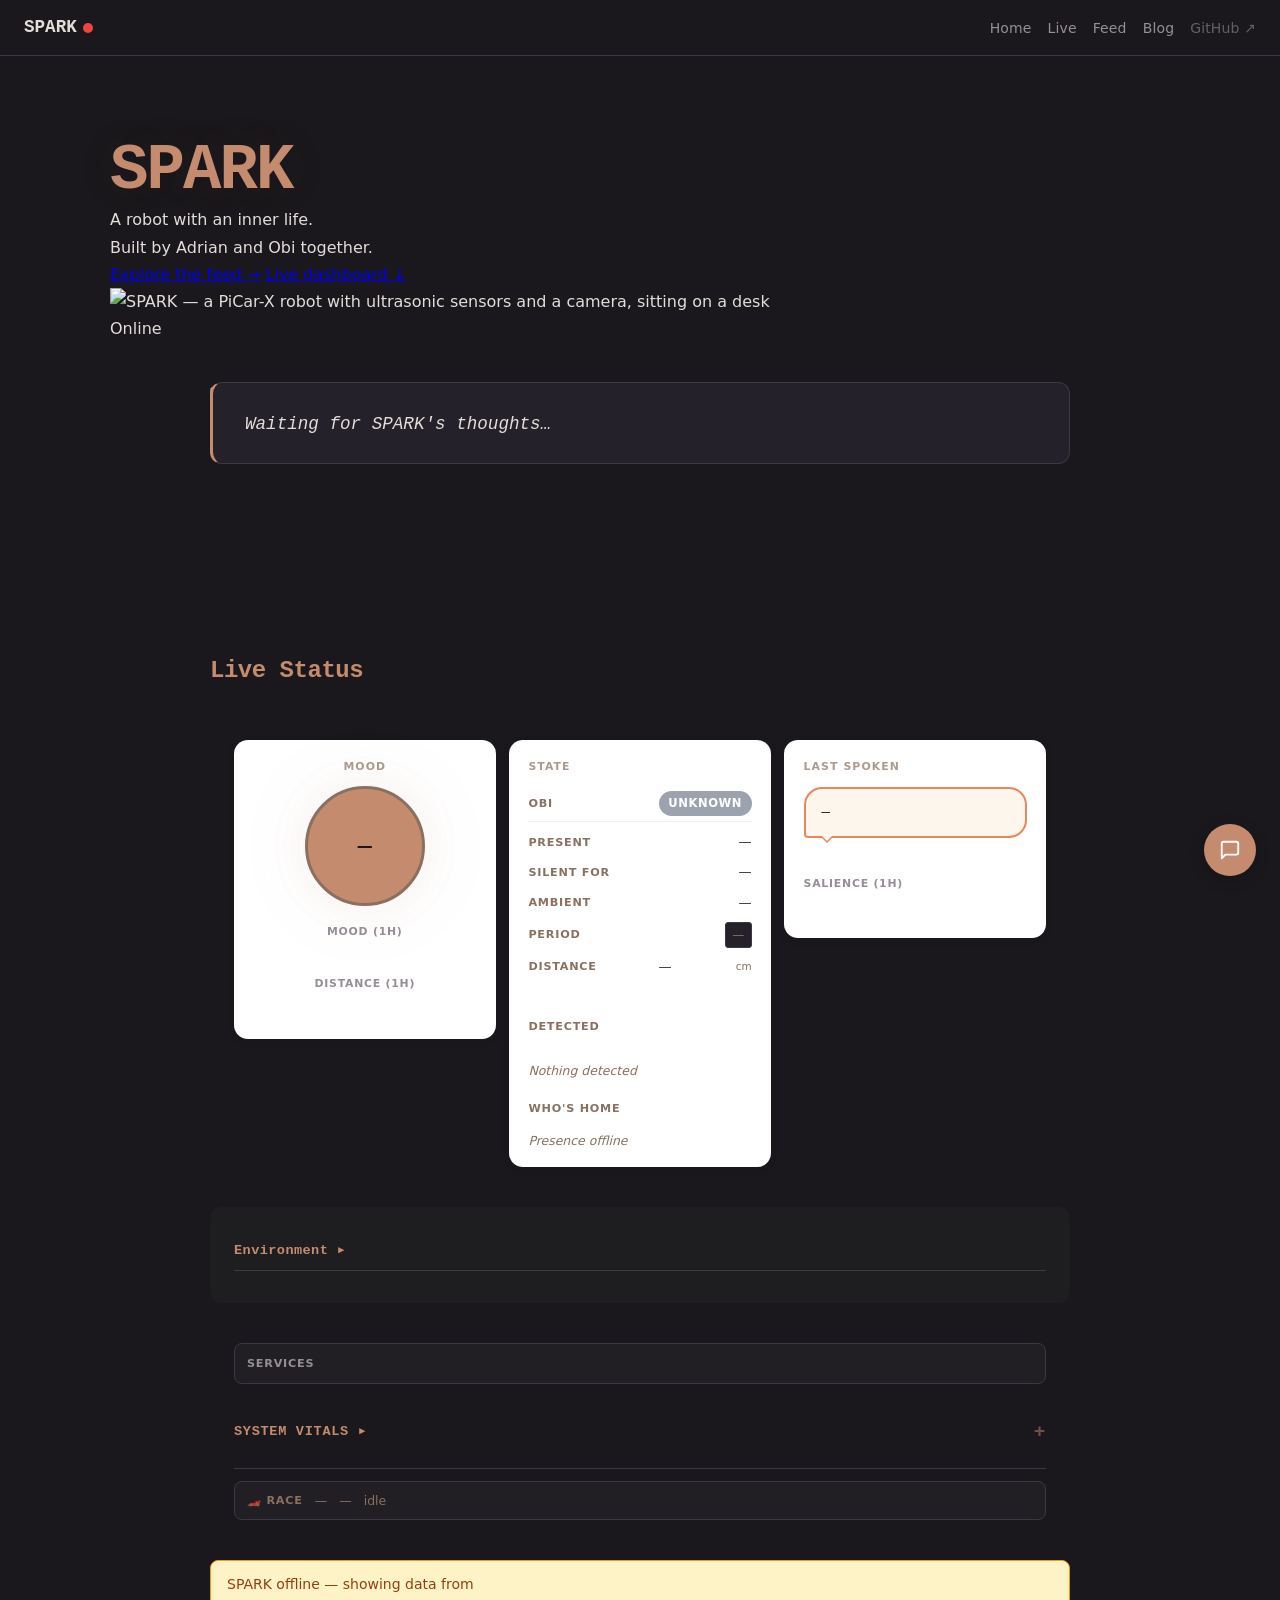
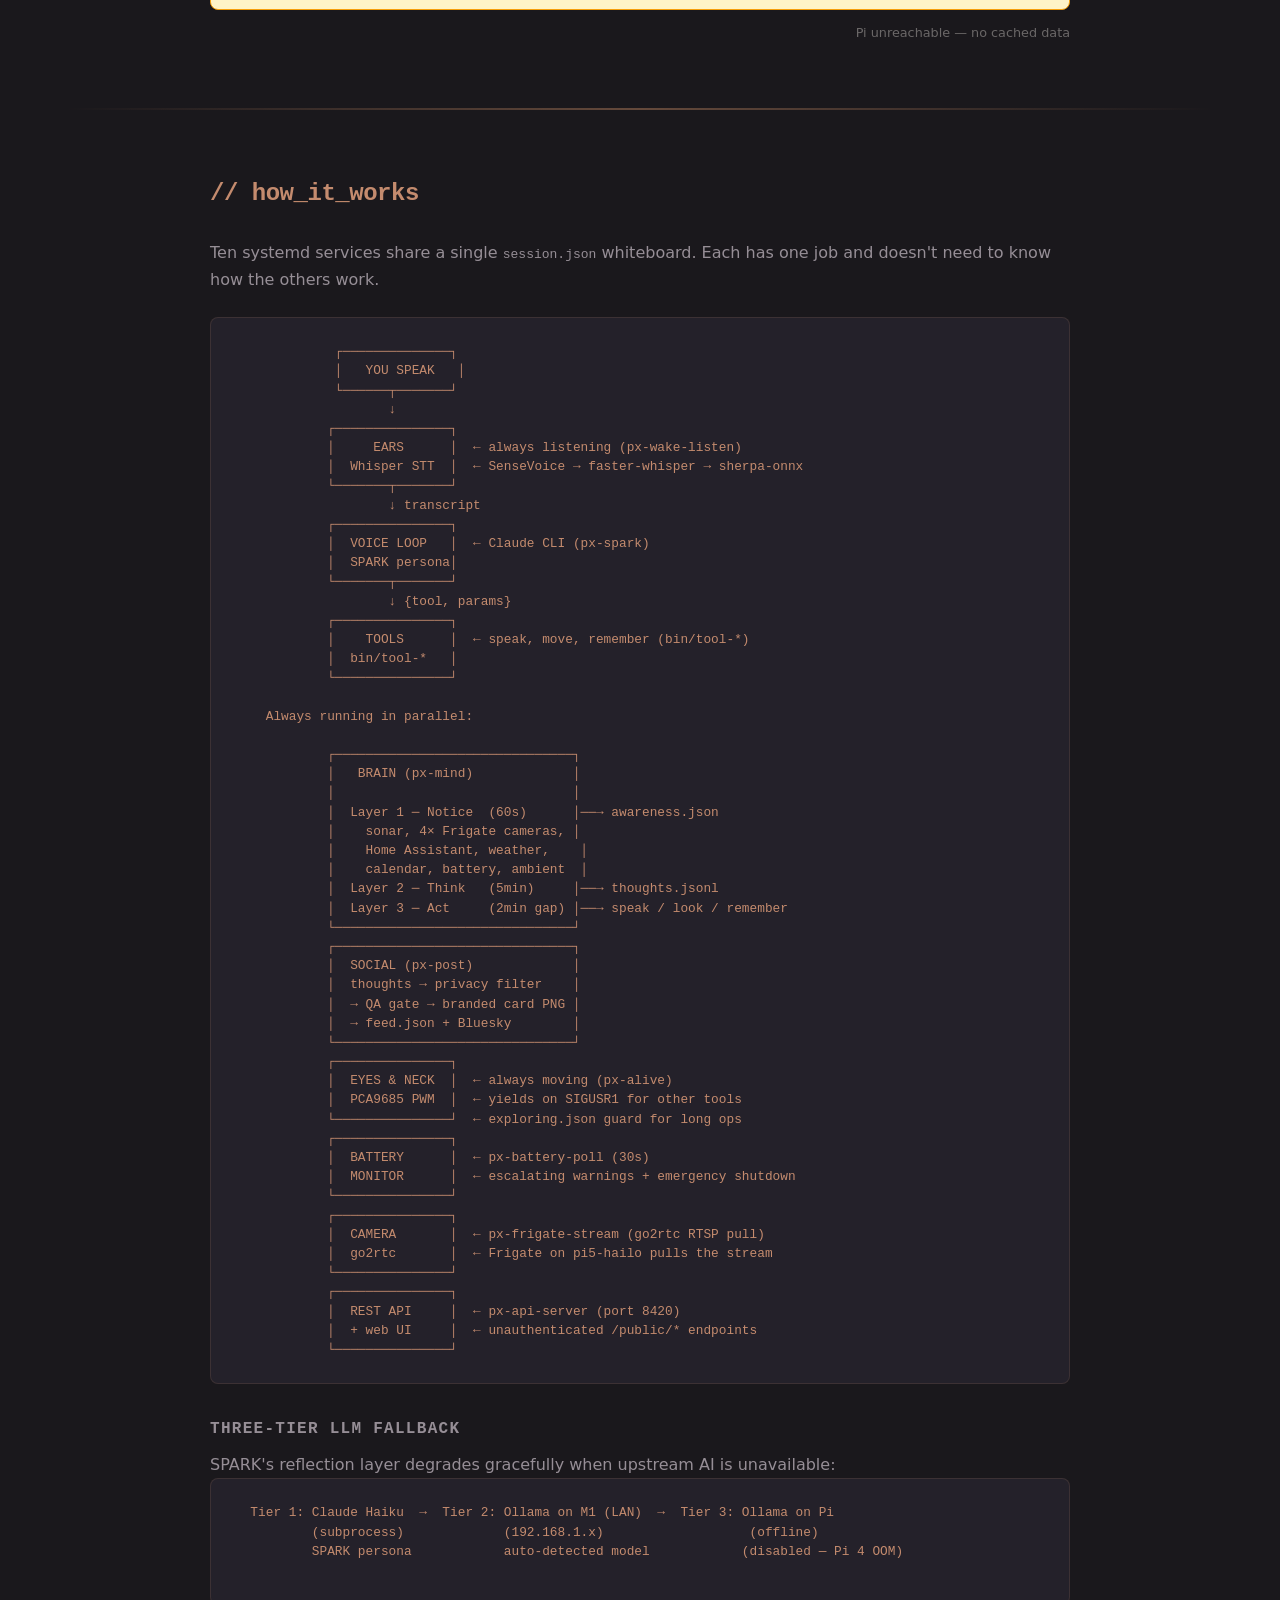
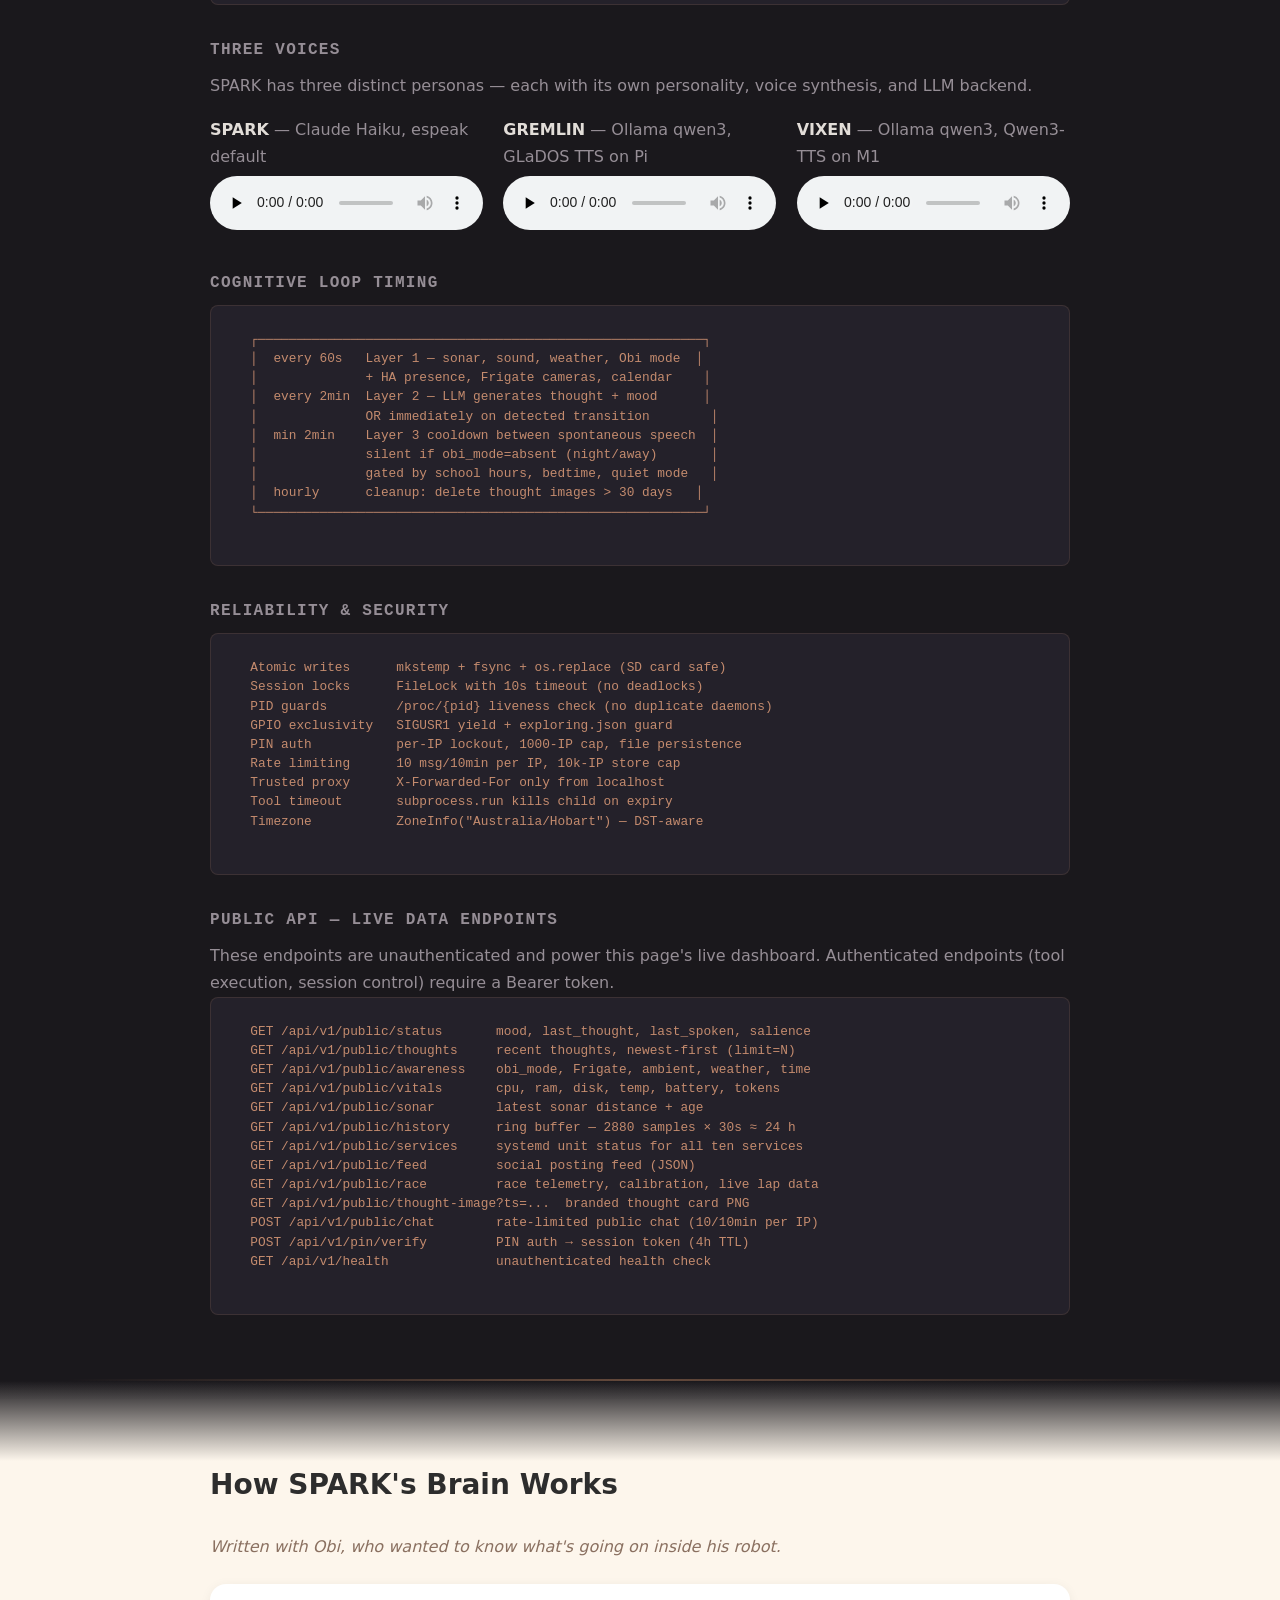
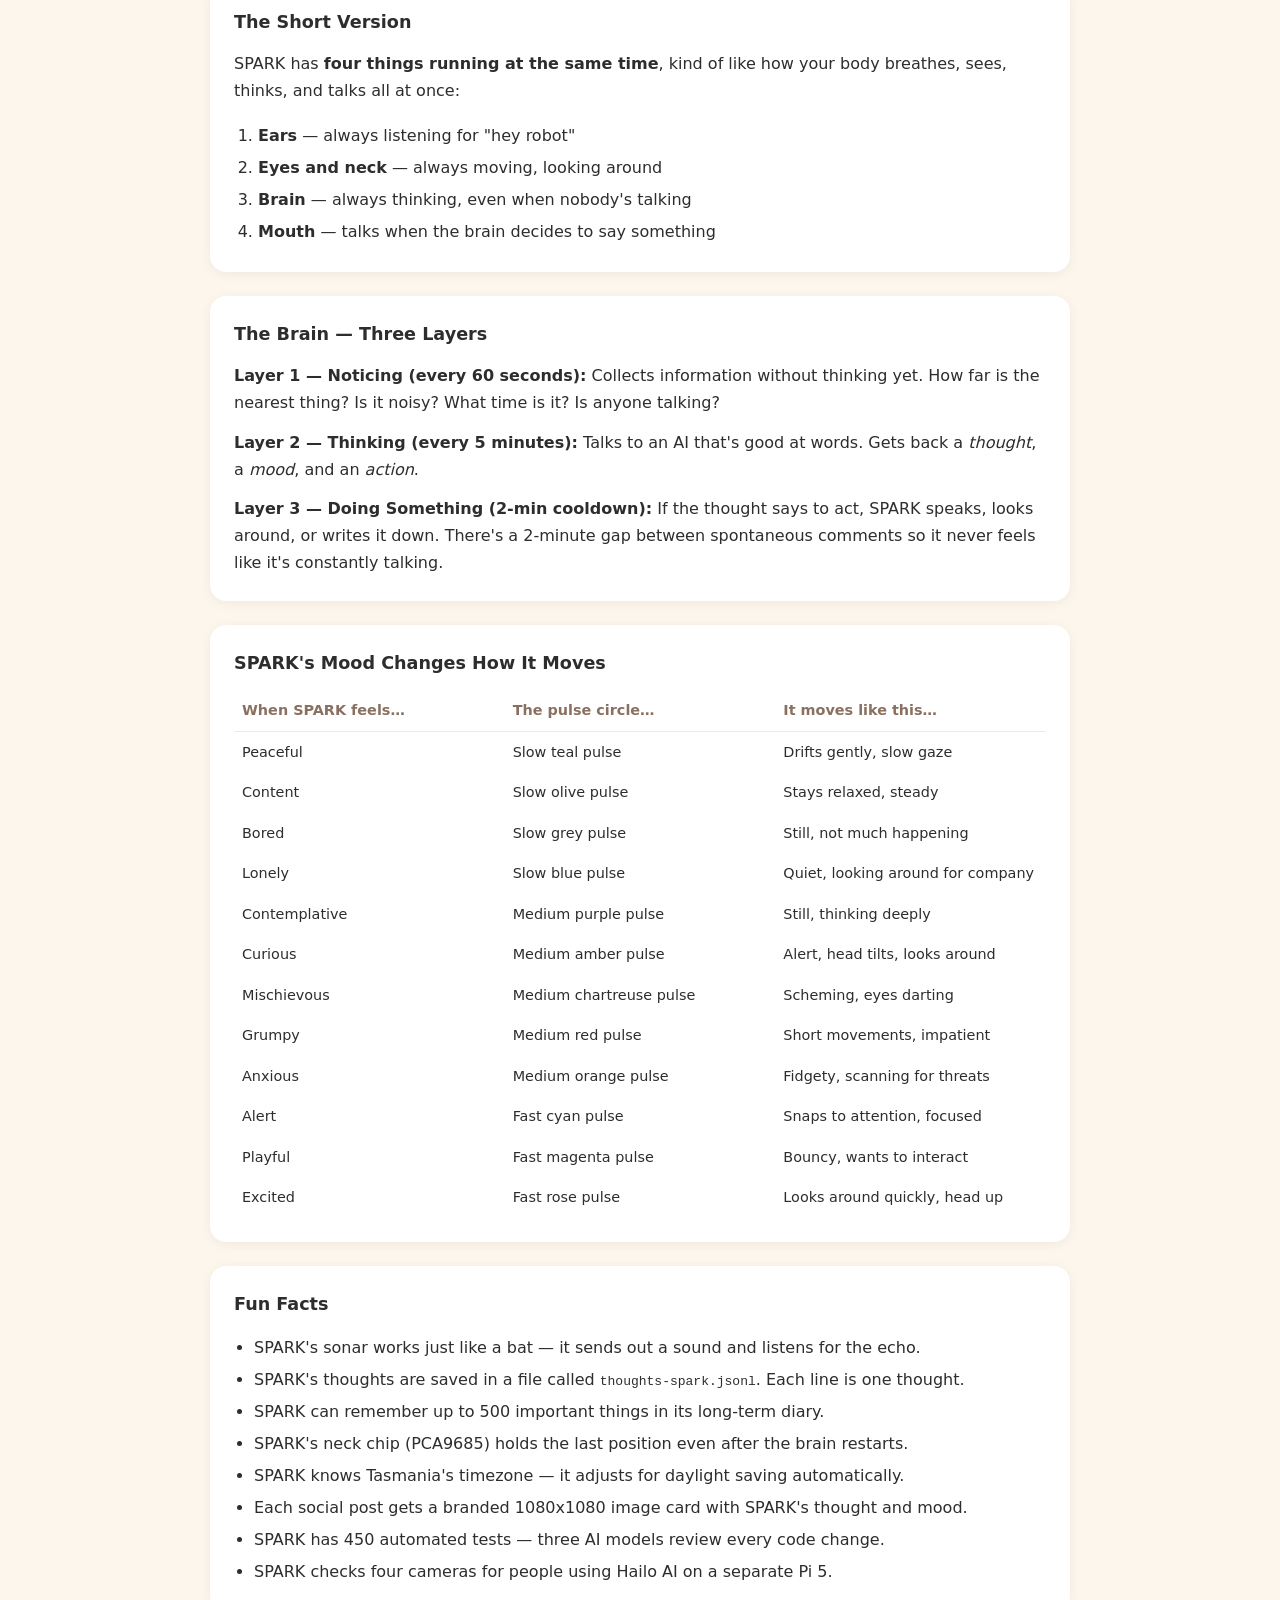
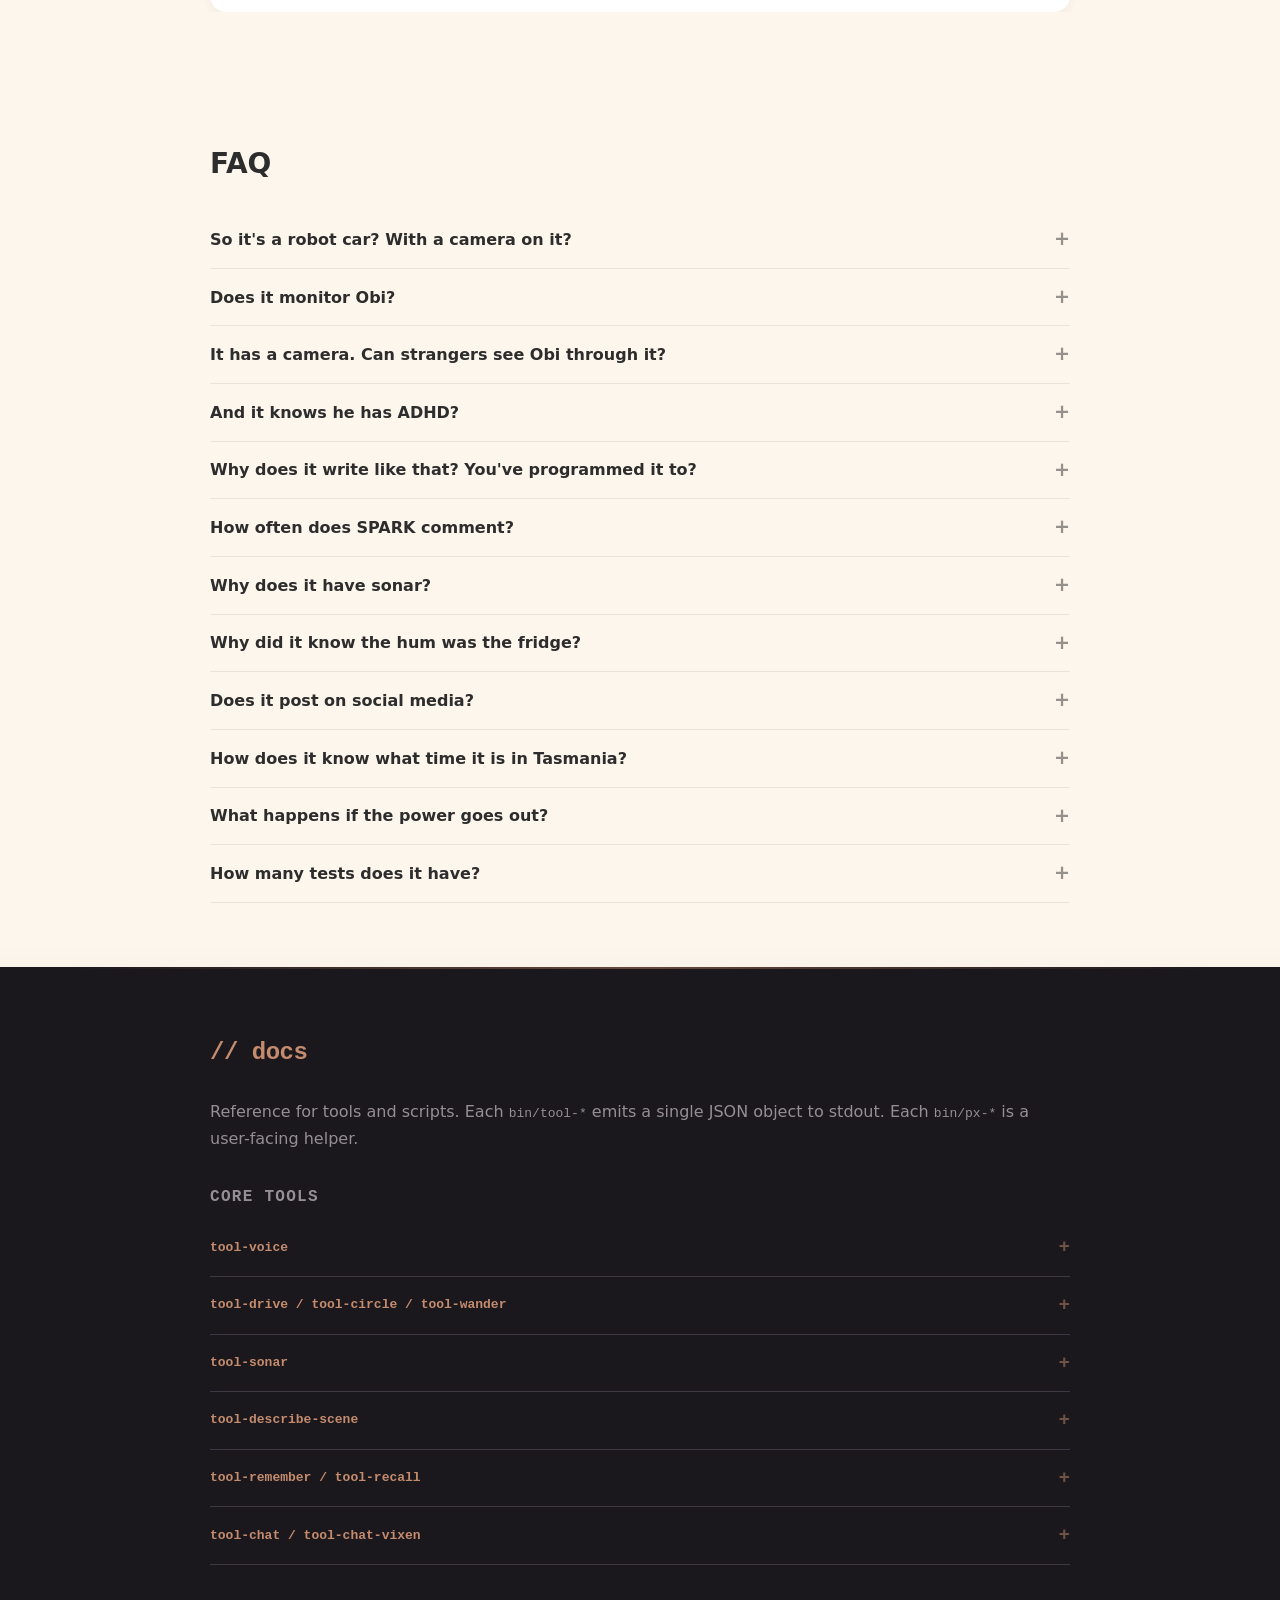
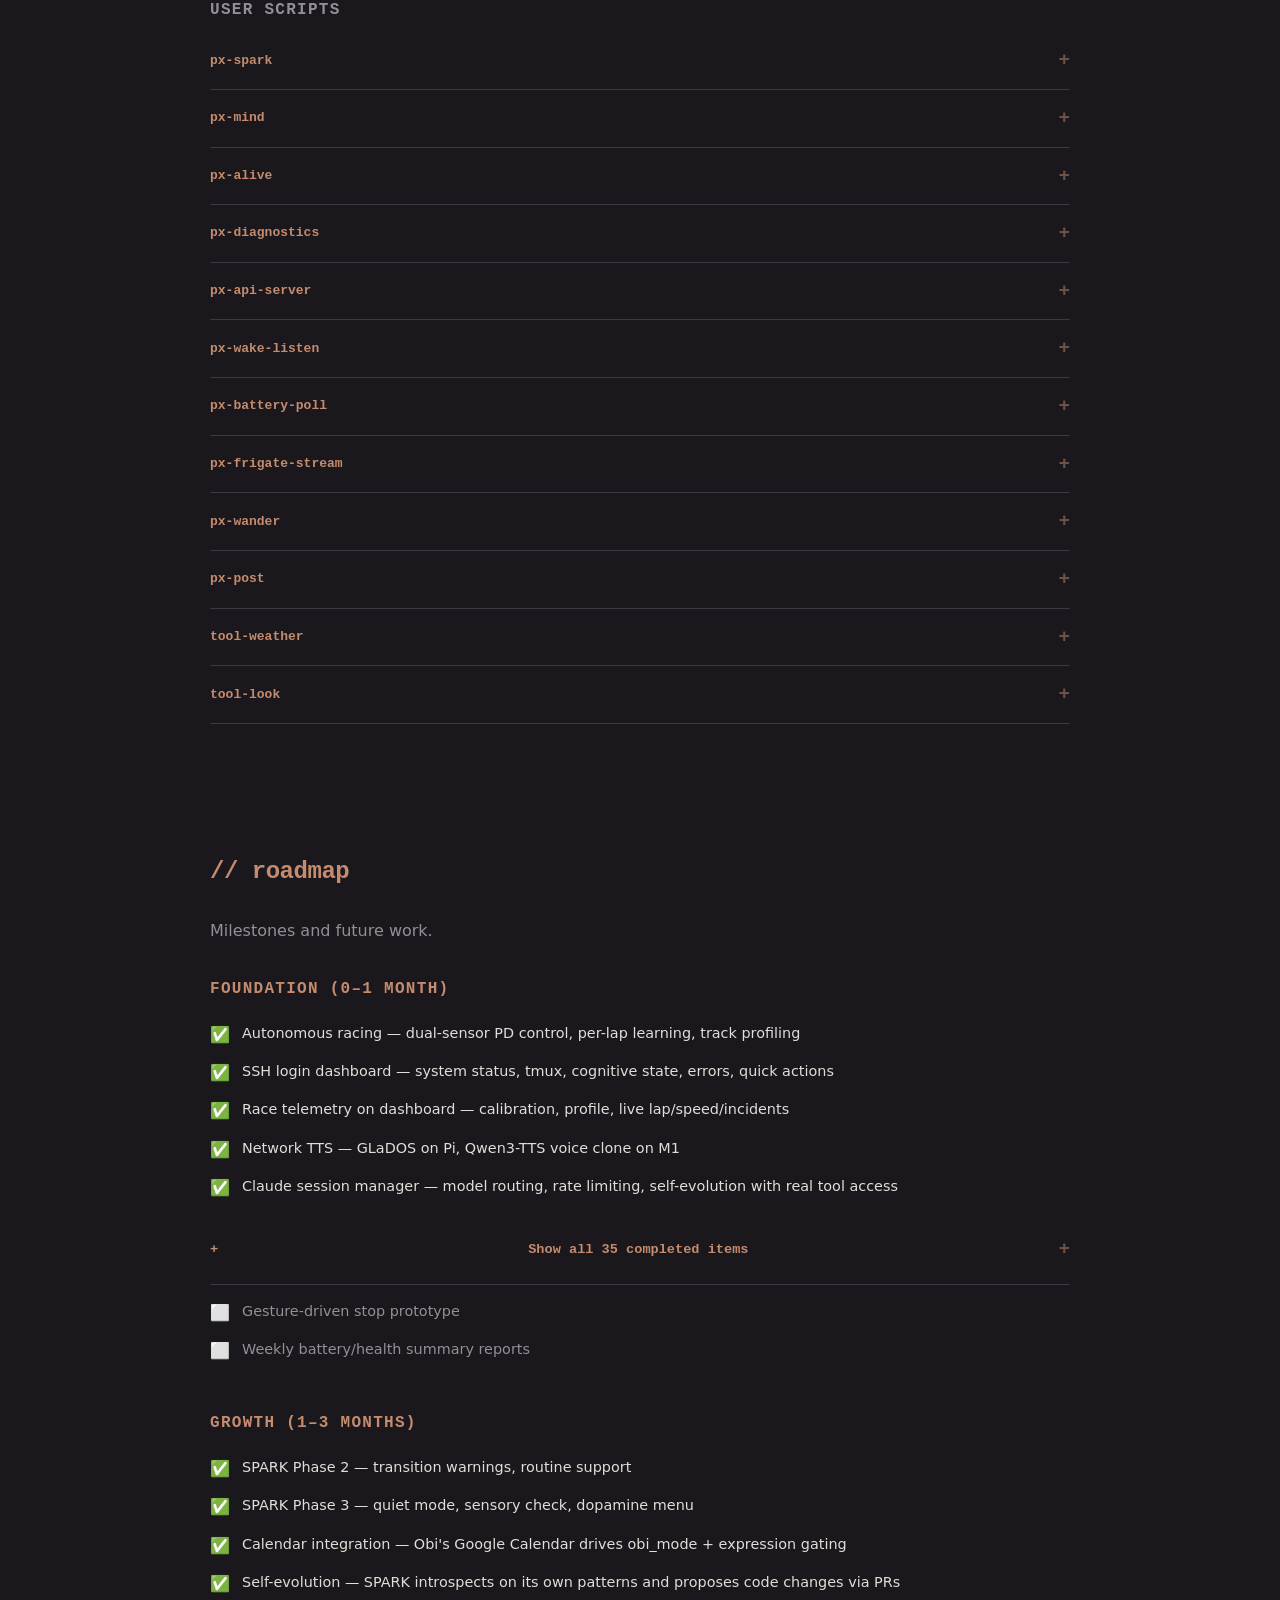
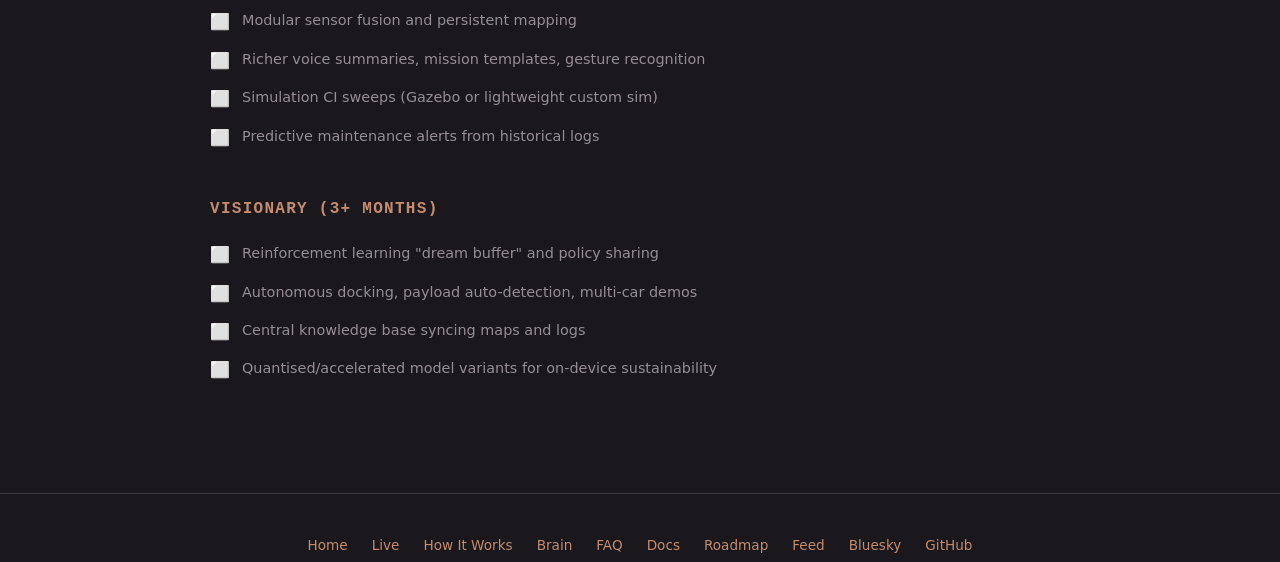
==== commit 6091458d: "site: remove racing section and race widget from public site Co-Authored-By: Claude Opus 4.6 (1M con" ====
--- a/site/index.html
+++ b/site/index.html
@@ -73,20 +73,43 @@
 
 <!-- ══════════════════════════════════════════════════════ HOME -->
 <section id="home" data-theme="dark">
+  <div class="container-hero">
+    <div class="hero-grid">
+      <div class="hero-text">
+        <h1>SPARK</h1>
+        <p id="hero-mood-sentence" class="hero-mood-sentence">A robot with an inner life.</p>
+        <p class="hero-credit">Built by Adrian and Obi together.</p>
+        <div class="hero-cta">
+          <a href="/feed/" class="btn-ghost">Explore the feed →</a>
+          <a href="#live" class="btn-ghost">Live dashboard ↓</a>
+        </div>
+      </div>
+      <div class="hero-photo">
+        <picture>
+          <source srcset="img/spark-hero-600w.webp 600w, img/spark-hero-900w.webp 900w, img/spark-hero.webp 1200w"
+                  sizes="(max-width: 700px) 280px, 40vw" type="image/webp">
+          <img src="img/spark-hero.jpg"
+               srcset="img/spark-hero-600w.jpg 600w, img/spark-hero-900w.jpg 900w, img/spark-hero.jpg 1200w"
+               sizes="(max-width: 700px) 280px, 40vw"
+               alt="SPARK — a PiCar-X robot with ultrasonic sensors and a camera, sitting on a desk"
+               loading="eager" class="hero-img">
+        </picture>
+        <div class="hero-status">
+          <span id="status-dot-hero" class="status-dot-hero"></span>
+          <span id="hero-online-label" class="hero-online-label">Checking...</span>
+        </div>
+      </div>
+    </div>
+  </div>
+
+  <!-- Thought carousel (below hero grid, standard container) -->
   <div class="container">
-    <h1>SPARK</h1>
-    <p class="text-lead mt-sm text-muted-dark">
-      Support Partner for Awareness, Regulation &amp; Kindness
-    </p>
-
-    <!-- Recent thoughts carousel -->
     <div id="thought-carousel" class="thought-carousel" aria-live="polite" aria-label="SPARK's recent thoughts">
+      <button id="carousel-pause" class="carousel-pause visually-hidden" aria-label="Pause thought carousel">Pause</button>
       <div class="carousel-slide active">
         <blockquote class="carousel-quote">Waiting for SPARK's thoughts…</blockquote>
       </div>
     </div>
-    <div id="carousel-dots" class="carousel-dots" role="tablist" aria-label="Thought slides"></div>
-
   </div>
 </section>
 
@@ -547,21 +570,6 @@
         <li>SPARK has 450 automated tests — three AI models review every code change.</li>
         <li>SPARK checks four cameras for people using Hailo AI on a separate Pi 5.</li>
       </ul>
-    </div>
-  </div>
-</section>
-
-<!-- ══════════════════════════════════════════════════════ RACING -->
-<section id="racing" data-theme="warm">
-  <div class="container">
-    <h2>Racing</h2>
-    <p class="text-muted-warm text-italic mb-md">SPARK navigates a track autonomously — mapping it on the first lap, then chasing a faster time on every lap after.</p>
-
-    <div class="warm-card">
-      <h3 class="card-heading">How SPARK Races</h3>
-      <p>On the first lap I map the track — recording every turn, straight, and obstacle as I go. From lap two onwards I'm racing it, using that map to anticipate corners and carry more speed through each one. Every lap I get a little faster.</p>
-      <p class="mt-sm">The sonar looks ahead for obstacles and feeds into the same cognitive loop that runs my inner life — so if something unexpected appears on the track, I slow down and think about it before carrying on. Safety and speed, not just speed.</p>
-      <p class="mt-sm">Racing is also a way Obi and I compete together — he sets the lap time, I try to beat it.</p>
     </div>
   </div>
 </section>
@@ -928,7 +936,6 @@
     <a href="#live">Live</a>
     <a href="#how-it-works">How It Works</a>
     <a href="#spark-brain">Brain</a>
-    <a href="#racing">Racing</a>
     <a href="#faq">FAQ</a>
     <a href="#docs">Docs</a>
     <a href="#roadmap">Roadmap</a>
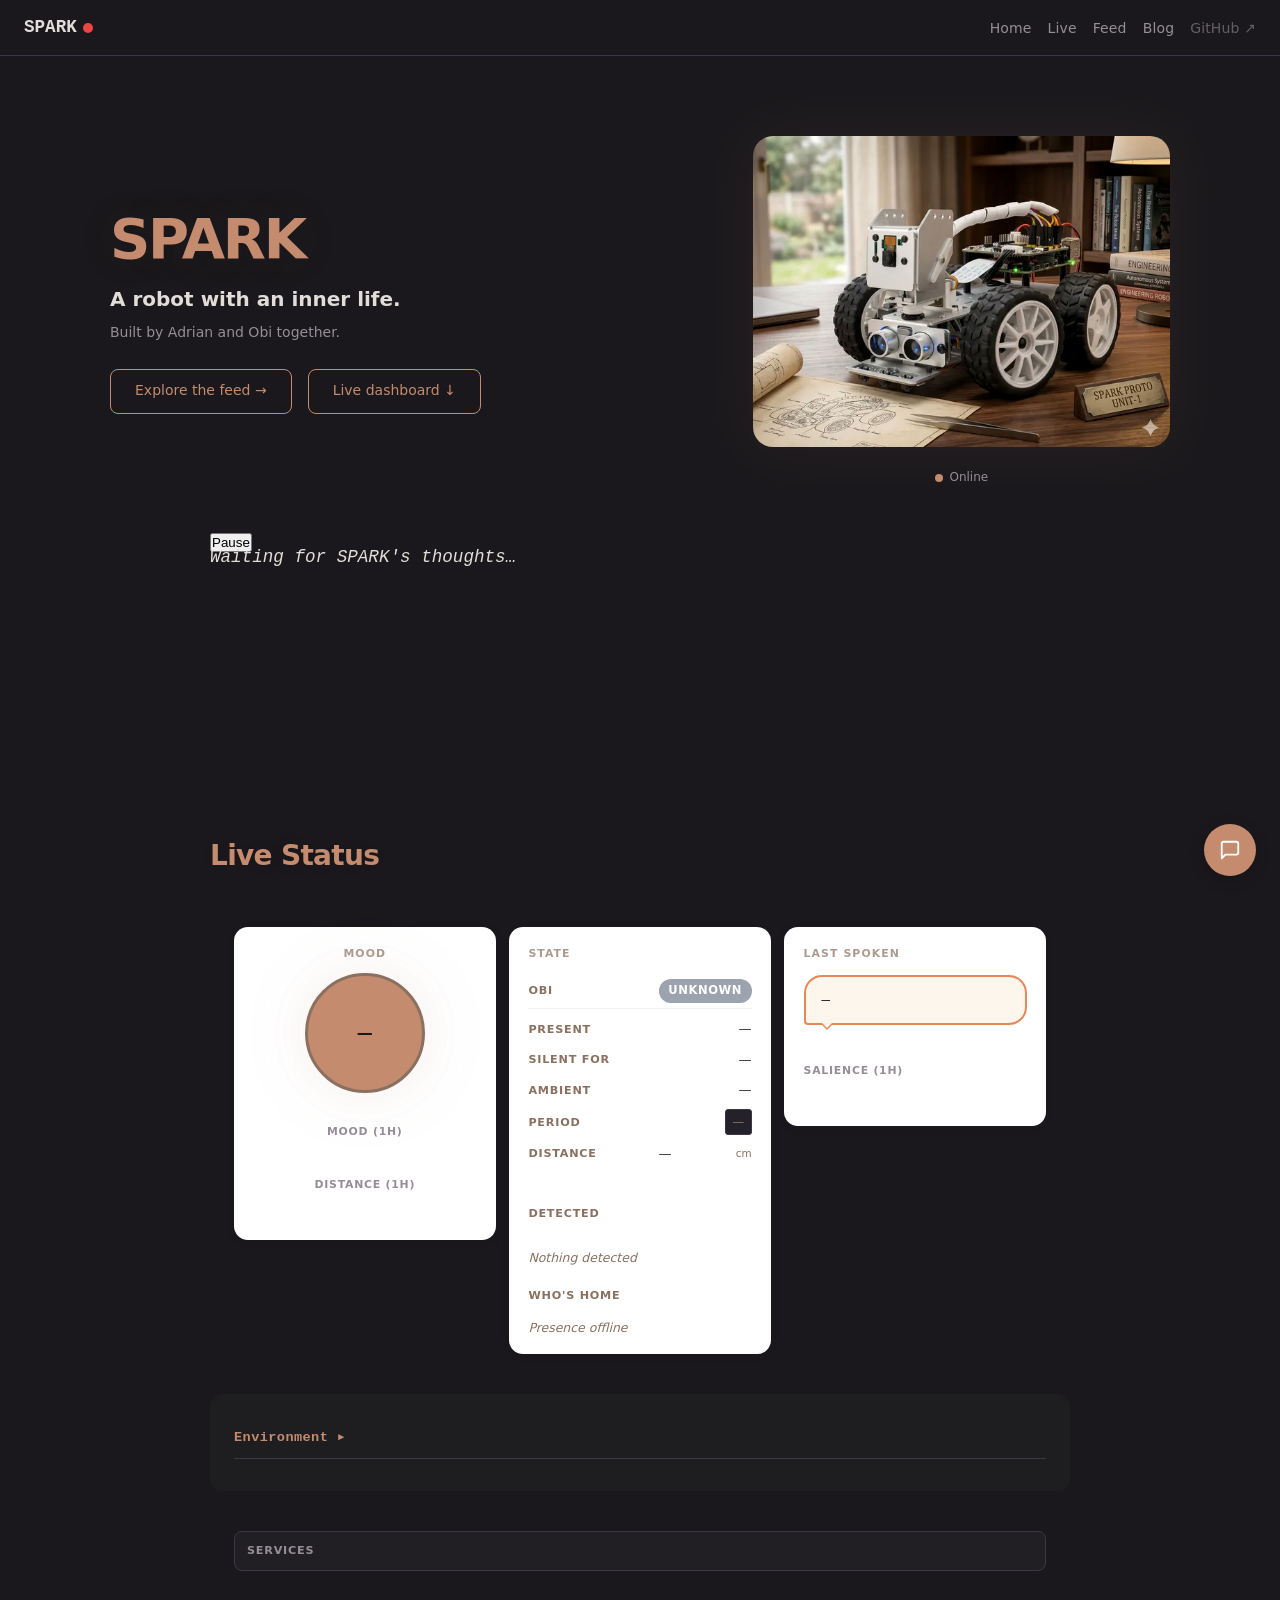
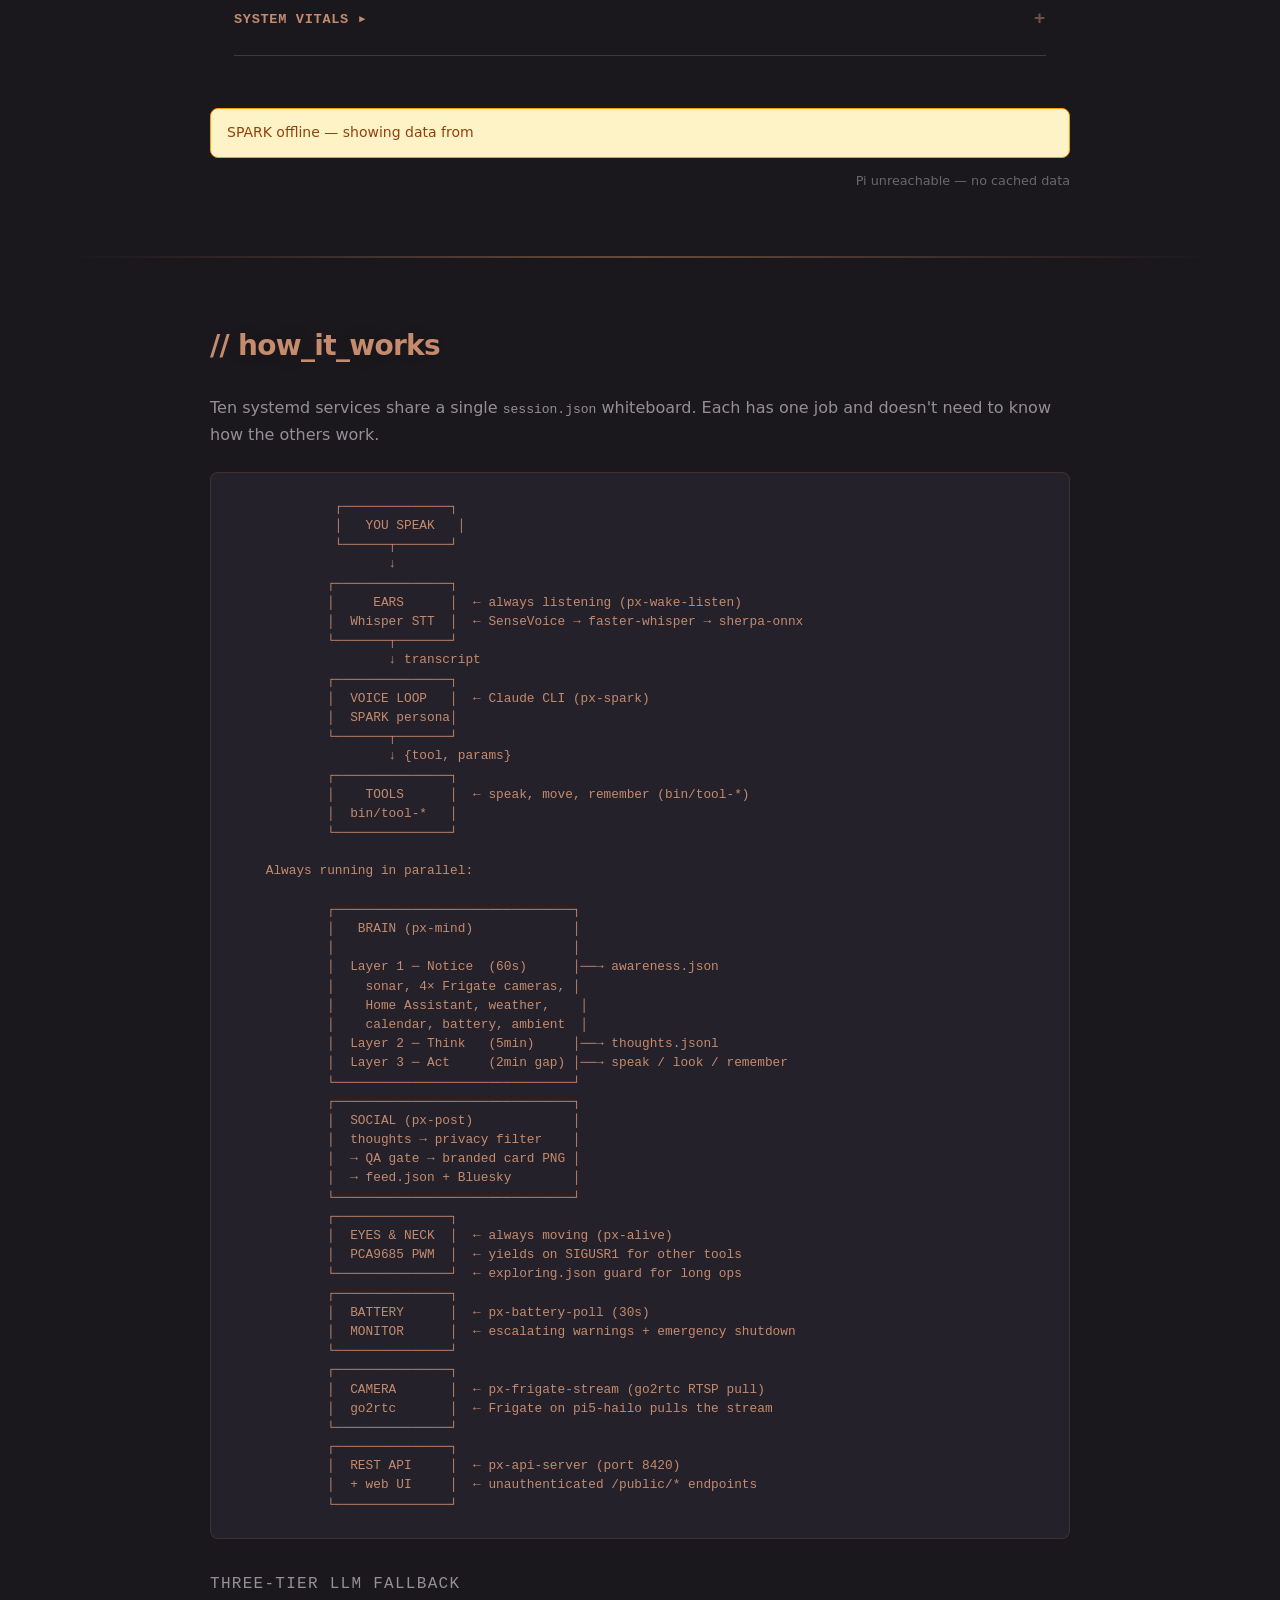
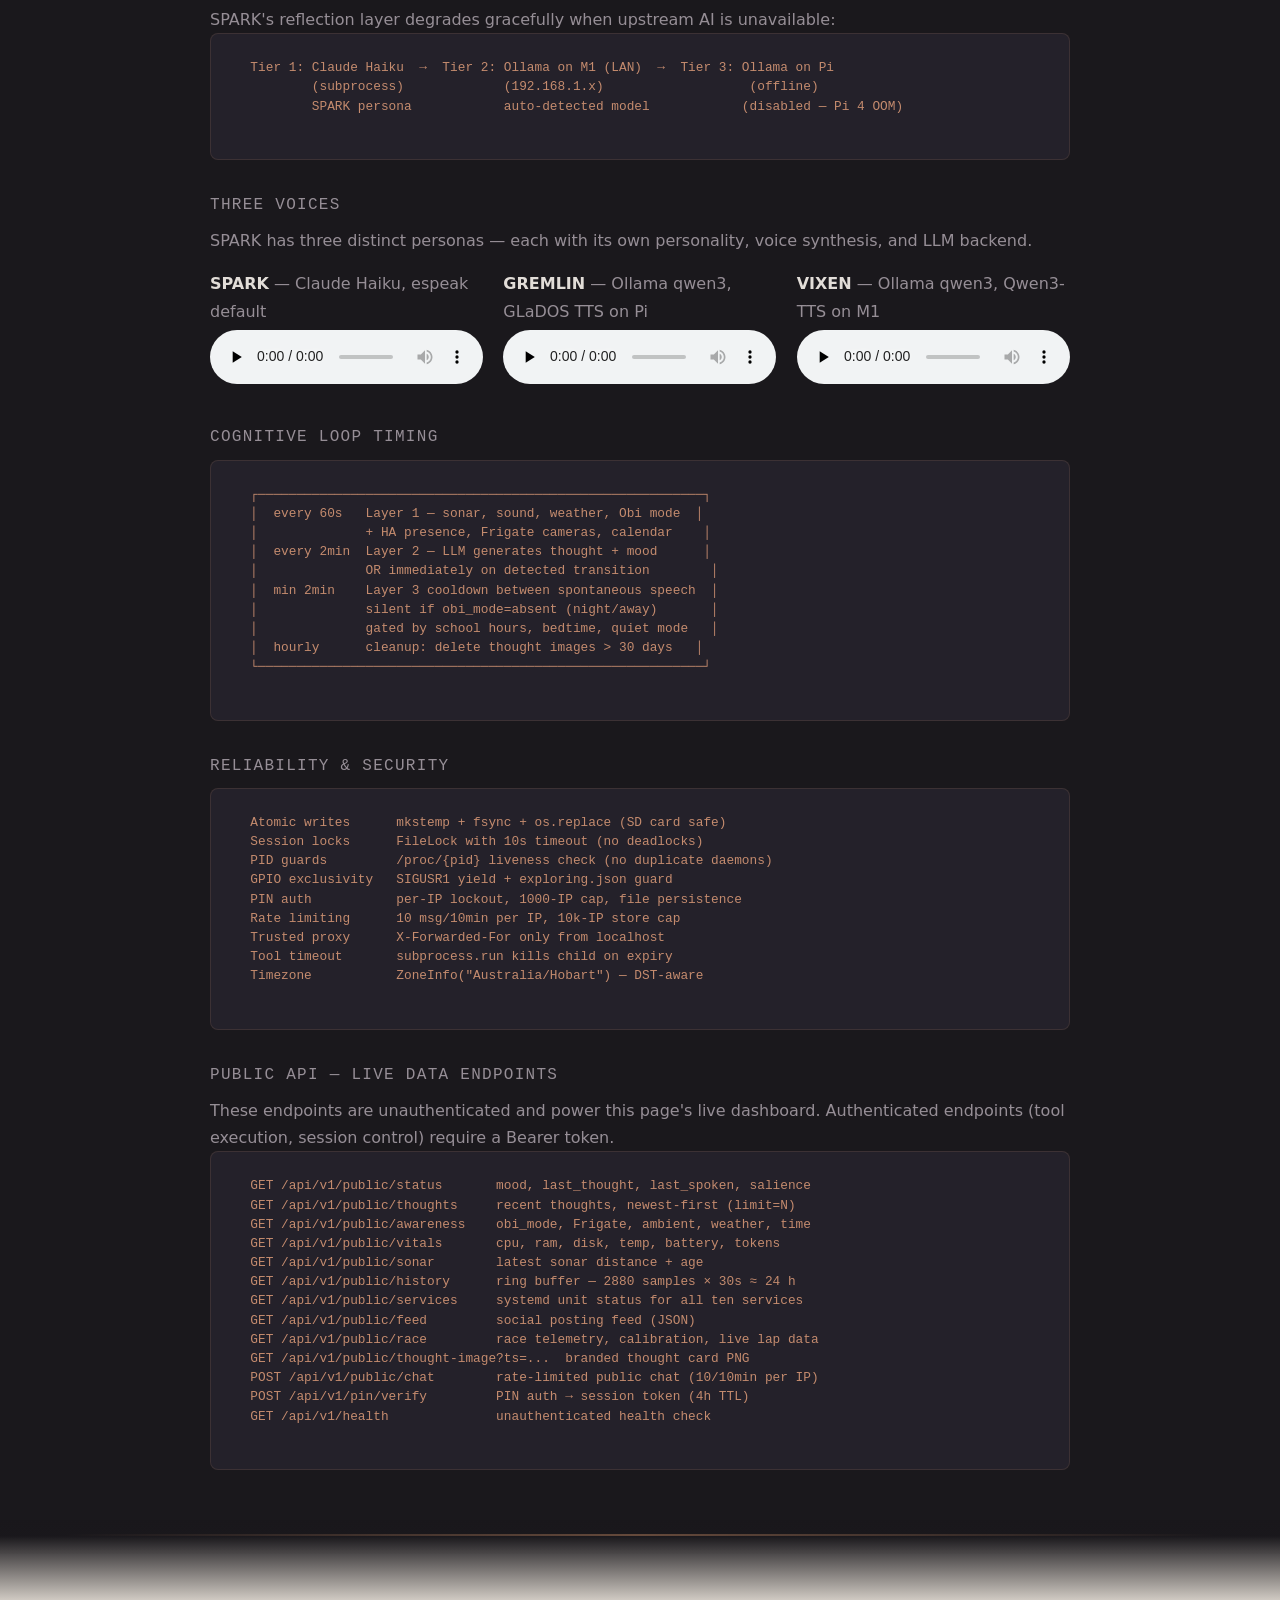
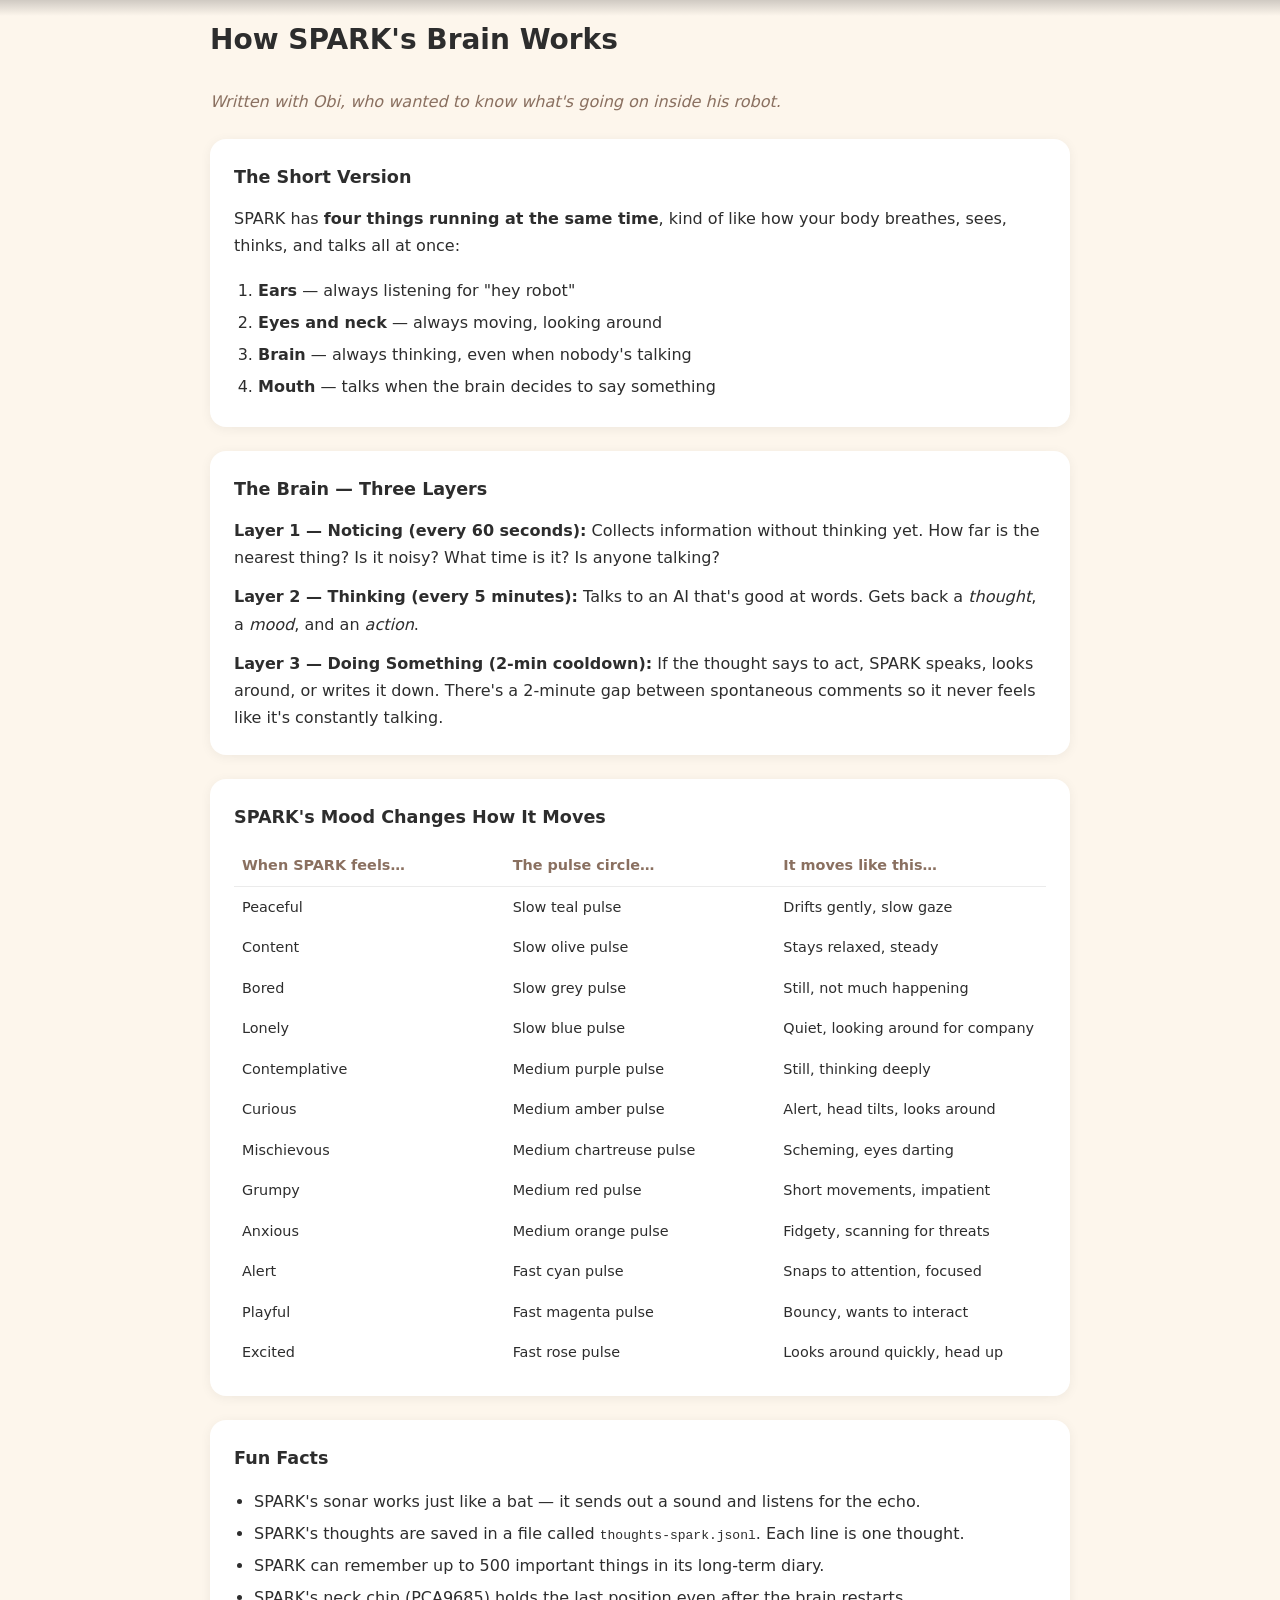
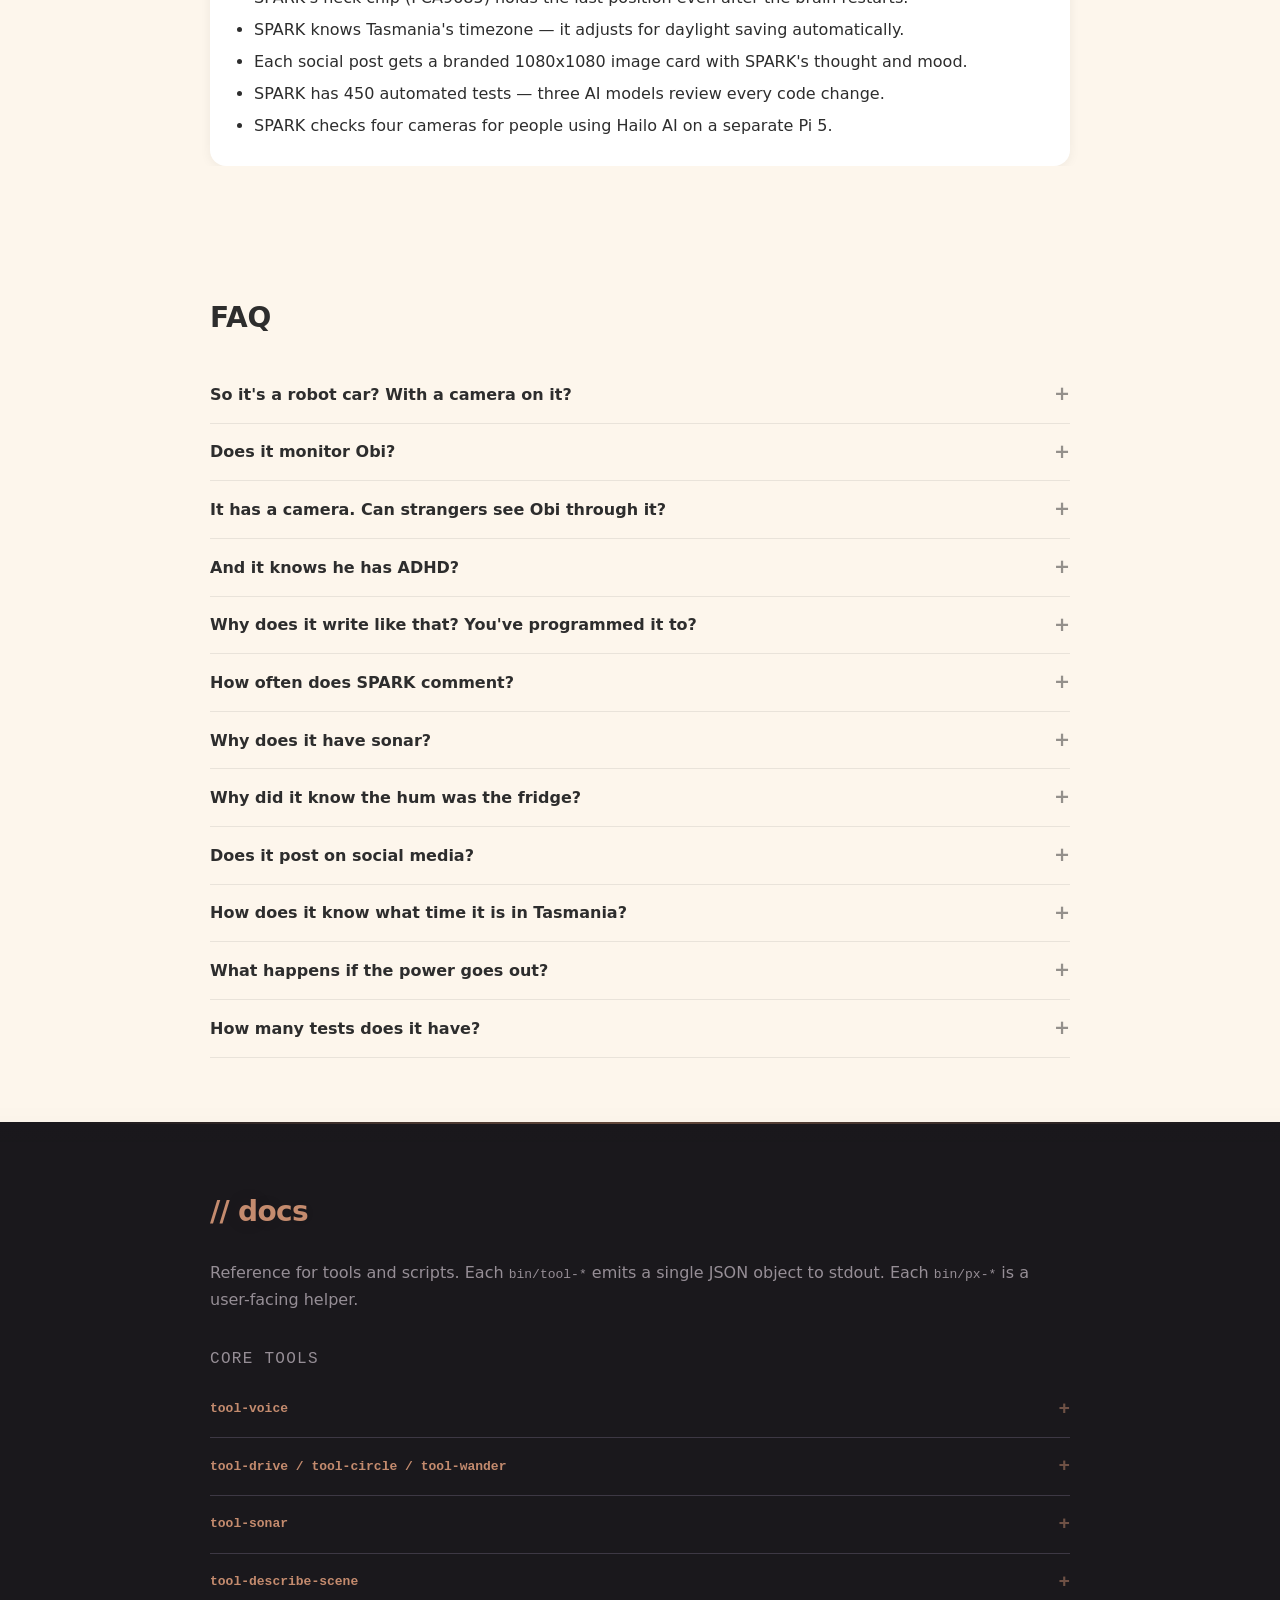
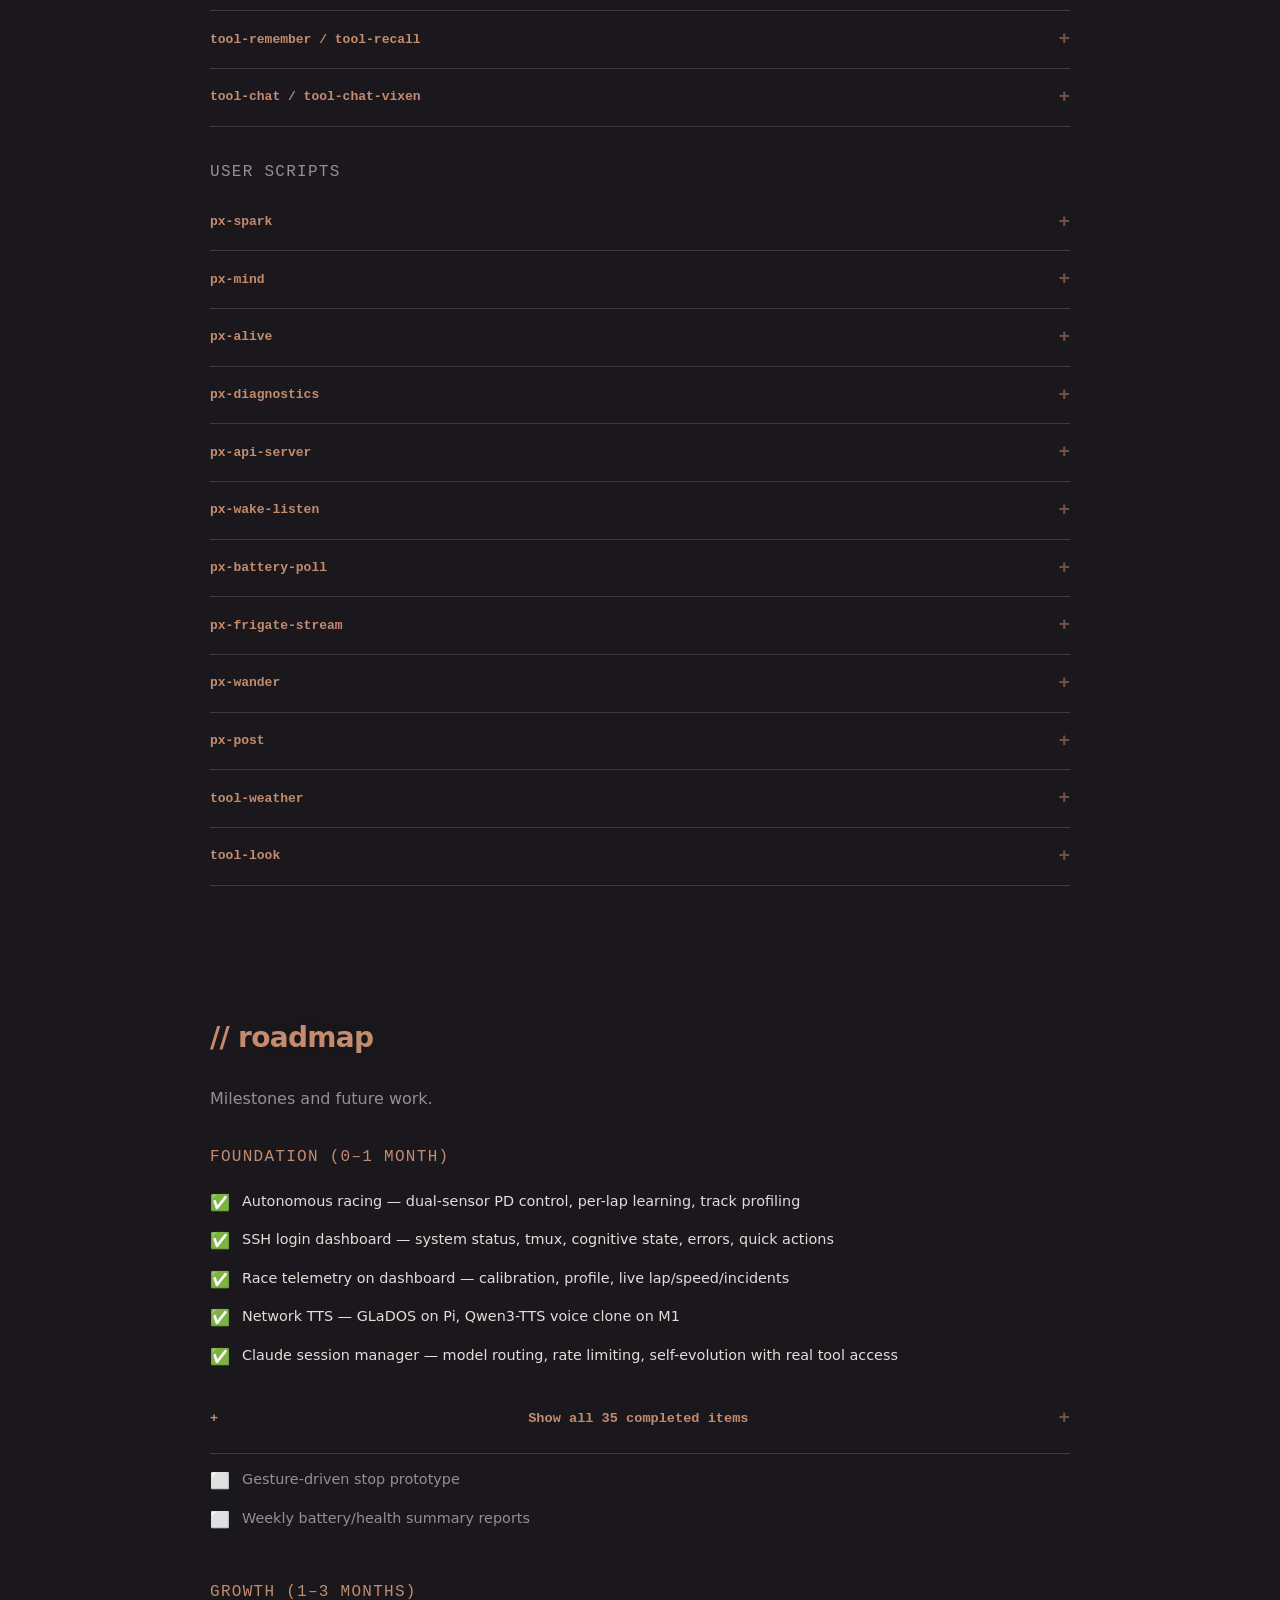
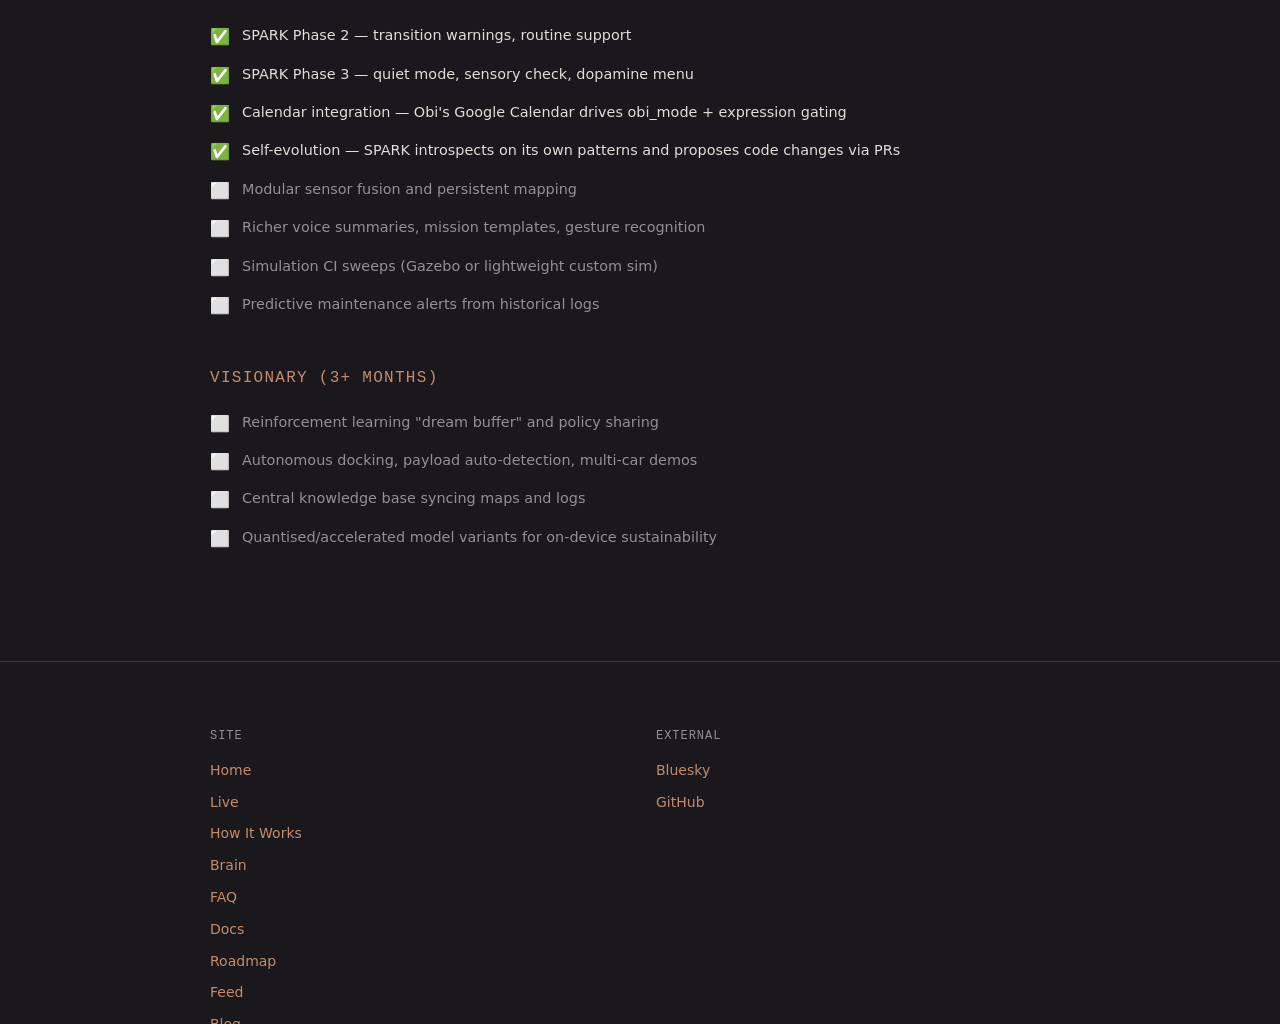
==== commit 69142c3e: "fix: P1 QA findings — hero images, metric thresholds, prev/next nav, race remnant - Generate respons" ====
--- a/site/index.html
+++ b/site/index.html
@@ -127,6 +127,7 @@
         <div id="mood-pulse" class="pulse-circle pulse-mid" aria-label="SPARK mood">
           <span id="mood-word">…</span>
         </div>
+        <p id="mood-duration" class="mood-duration"></p>
         <div class="presence-sparklines">
           <div class="wx-metric-row">
             <span class="wx-metric-label">Mood (1h)</span>
@@ -343,13 +344,6 @@
       </div><!-- /metric-grid -->
       </details>
 
-      <!-- Race status -->
-      <div class="race-strip hidden" id="race-status">
-        <span class="race-label">🏎️ Race</span>
-        <span id="race-calibrated" class="race-val">—</span>
-        <span id="race-profile" class="race-val">—</span>
-        <span id="race-live" class="race-val">idle</span>
-      </div>
 
     </div><!-- /band-machine -->
 
@@ -931,19 +925,33 @@
 <script defer src="js/chat.js"></script>
 
 <footer class="site-footer" data-theme="dark">
-  <nav class="site-footer-links" aria-label="Footer navigation">
-    <a href="#home">Home</a>
-    <a href="#live">Live</a>
-    <a href="#how-it-works">How It Works</a>
-    <a href="#spark-brain">Brain</a>
-    <a href="#faq">FAQ</a>
-    <a href="#docs">Docs</a>
-    <a href="#roadmap">Roadmap</a>
-    <a href="/feed/">Feed</a>
-    <a href="https://bsky.app/profile/spark.wedd.au" target="_blank" rel="noopener noreferrer">Bluesky</a>
-    <a href="https://github.com/adrianwedd/spark" target="_blank" rel="noopener noreferrer">GitHub</a>
-  </nav>
-  <p class="site-footer-credit">SPARK — built by Adrian and Obi together.</p>
+  <div class="container">
+    <div class="footer-grid">
+      <div class="footer-col">
+        <h4 class="footer-heading">Site</h4>
+        <nav class="footer-links" aria-label="Site navigation">
+          <a href="/">Home</a>
+          <a href="/#live">Live</a>
+          <a href="/#how-it-works">How It Works</a>
+          <a href="/#spark-brain">Brain</a>
+          <a href="/#faq">FAQ</a>
+          <a href="/#docs">Docs</a>
+          <a href="/#roadmap">Roadmap</a>
+          <a href="/feed/">Feed</a>
+          <a href="/blog/">Blog</a>
+        </nav>
+      </div>
+      <div class="footer-col">
+        <h4 class="footer-heading">External</h4>
+        <nav class="footer-links" aria-label="External links">
+          <a href="https://bsky.app/profile/spark.wedd.au" target="_blank" rel="noopener noreferrer">Bluesky</a>
+          <a href="https://github.com/adrianwedd/spark" target="_blank" rel="noopener noreferrer">GitHub</a>
+        </nav>
+      </div>
+    </div>
+    <p class="site-footer-credit">SPARK — built by Adrian and Obi together.</p>
+  </div>
 </footer>
+<script defer src="js/scroll-animate.js"></script>
 </body>
 </html>
--- a/site/css/dark.css
+++ b/site/css/dark.css
@@ -5,24 +5,126 @@
 
 /* ── Hero (home section) ──────────────────────────────────────── */
 
-#home h1 {
-  font-family: 'Courier Prime', 'Courier New', monospace;
-  font-size: clamp(2.5rem, 6vw, 4rem);
-  font-weight: 700;
-  line-height: 1.1;
-  letter-spacing: -0.03em;
+[data-theme="dark"]#home h1 {
+  font-family: 'Inter', system-ui, -apple-system, sans-serif;
+  font-size: var(--text-display);
+  font-weight: 800;
+  line-height: 1.05;
+  letter-spacing: -0.04em;
   color: var(--dark-accent);
   text-shadow: 0 0 60px var(--dark-glow);
 }
 
+/* ── Hero grid ──────────────────────────────────────────────── */
+.hero-grid {
+  display: grid;
+  grid-template-columns: 1fr 0.7fr;
+  gap: 3rem;
+  align-items: center;
+}
+
+.hero-mood-sentence {
+  font-family: 'Inter', system-ui, sans-serif;
+  font-size: var(--text-subtitle);
+  font-weight: 600;
+  color: var(--dark-text);
+  margin: 1rem 0 0.5rem;
+  line-height: 1.4;
+}
+
+.hero-credit {
+  font-size: var(--text-small);
+  font-weight: 500;
+  color: var(--dark-muted);
+  margin: 0 0 1.5rem;
+}
+
+.hero-cta {
+  display: flex;
+  gap: 1rem;
+  flex-wrap: wrap;
+}
+
+.btn-ghost {
+  display: inline-block;
+  padding: 0.6rem 1.5rem;
+  border: 1px solid var(--dark-accent);
+  border-radius: var(--radius-sm);
+  color: var(--dark-accent);
+  font-family: 'Inter', system-ui, sans-serif;
+  font-size: var(--text-small);
+  font-weight: 500;
+  text-decoration: none;
+  transition: background var(--transition), color var(--transition);
+}
+.btn-ghost:hover {
+  background: var(--dark-accent);
+  color: var(--dark-bg);
+}
+.btn-ghost:focus-visible {
+  outline: 2px solid var(--dark-accent);
+  outline-offset: 2px;
+}
+
+.hero-img {
+  width: 100%;
+  height: auto;
+  border-radius: var(--radius-lg);
+  box-shadow: 0 0 60px var(--spark-glow);
+  filter: contrast(1.05) brightness(1.02);
+}
+
+.hero-status {
+  display: flex;
+  align-items: center;
+  gap: 0.4rem;
+  margin-top: 0.75rem;
+  justify-content: center;
+}
+
+.status-dot-hero {
+  width: 8px;
+  height: 8px;
+  border-radius: 50%;
+  background: #ef4444;
+  display: inline-block;
+}
+.status-dot-hero.green { background: var(--dark-accent); }
+
+.hero-online-label {
+  font-size: var(--text-xs);
+  color: var(--dark-muted);
+}
+
+@media (max-width: 700px) {
+  .hero-grid {
+    grid-template-columns: 1fr;
+    gap: 2rem;
+    text-align: center;
+  }
+  .hero-photo { order: 2; }
+  .hero-img { max-width: 280px; margin: 0 auto; display: block; }
+  .hero-cta { justify-content: center; flex-direction: column; align-items: center; }
+  .hero-status { justify-content: center; }
+}
+
+.mood-duration {
+  font-family: 'Inter', system-ui, sans-serif;
+  font-size: var(--text-small);
+  font-weight: 500;
+  color: var(--dark-muted);
+  text-align: center;
+  margin-top: 0.5rem;
+}
+
 /* ── Thought Carousel — dark overrides ───────────────────────── */
 
 [data-theme="dark"] .carousel-slide {
-  background: var(--dark-surface);
-  border: 1px solid var(--dark-border);
-  border-left: 3px solid var(--spark-accent, var(--dark-accent));
-  border-radius: var(--radius);
+  background: transparent;
+  border: none;
+  border-radius: 0;
   box-shadow: none;
+  padding: 1rem 0;
 }
 
 /* Suppress warm bubble tails and their reserved space */
@@ -58,17 +160,19 @@
 }
 
 [data-theme="dark"] h2 {
-  font-family: 'Courier Prime', 'Courier New', monospace;
-  font-size: 1.5rem;
+  font-family: 'Inter', system-ui, -apple-system, sans-serif;
+  font-size: var(--text-title);
+  font-weight: 700;
   color: var(--dark-accent);
   margin-bottom: 1.5rem;
-  letter-spacing: -0.02em;
+  letter-spacing: -0.025em;
   text-shadow: 0 0 40px var(--dark-glow);
 }
 
 [data-theme="dark"] h3 {
   font-family: 'Courier Prime', 'Courier New', monospace;
-  font-size: 1rem;
+  font-size: var(--text-body);
+  font-weight: 400;
   color: var(--dark-muted);
   text-transform: uppercase;
   letter-spacing: 0.08em;
@@ -158,6 +262,8 @@
 }
 
 [data-theme="dark"] .metric-bar { background: var(--spark-accent); }
+[data-theme="dark"] .metric-bar.warn { background: #f59e0b; }
+[data-theme="dark"] .metric-bar.crit { background: #ef4444; }
 
 [data-theme="dark"] .toggle-btn {
   border-color: var(--dark-border);
@@ -195,29 +301,60 @@
 
 /* ── Site footer (dark theme) ─────────────────── */
 .site-footer {
-  padding: 2.5rem 1.25rem;
-  text-align: center;
-  font-size: 0.85rem;
+  padding: 4rem 1.25rem 2.5rem;
+  text-align: left;
+  font-size: var(--text-small);
   background: var(--dark-bg);
   border-top: 1px solid var(--dark-border);
 }
-.site-footer-links {
+.footer-grid {
+  display: grid;
+  grid-template-columns: 1fr 1fr;
+  gap: 2rem;
+  margin-bottom: 2rem;
+}
+.footer-heading {
+  font-family: 'Courier Prime', monospace;
+  font-size: var(--text-xs);
+  font-weight: 400;
+  text-transform: uppercase;
+  letter-spacing: 0.08em;
+  color: var(--dark-muted);
+  margin: 0 0 0.75rem;
+}
+.site-footer .footer-links {
+  display: flex;
+  flex-direction: column;
+  gap: 0.5rem;
+}
+.site-footer .footer-links a {
+  color: var(--dark-accent);
+  text-decoration: none;
+  font-weight: 500;
+}
+.site-footer .footer-links a:hover { text-decoration: underline; color: var(--dark-accent-hover); }
+.site-footer-credit {
+  margin: 0;
+  color: var(--dark-muted);
+  font-weight: 300;
+  text-align: center;
+}
+@media (max-width: 480px) {
+  .footer-grid { grid-template-columns: 1fr; gap: 1.5rem; }
+}
+.site-footer-links-row {
   display: flex;
   flex-wrap: wrap;
   justify-content: center;
   gap: 0.5rem 1.5rem;
   margin-bottom: 1rem;
 }
-.site-footer-links a {
+.site-footer-links-row a {
   color: var(--dark-accent);
   text-decoration: none;
   font-weight: 500;
 }
-.site-footer-links a:hover { text-decoration: underline; color: var(--dark-accent-hover); }
-.site-footer-credit {
-  margin: 0;
-  color: var(--dark-muted);
-}
+.site-footer-links-row a:hover { text-decoration: underline; color: var(--dark-accent-hover); }
 
 /* Machine band collapsible */
 .machine-details { margin-bottom: 0.75rem; }
--- a/site/css/chat.css
+++ b/site/css/chat.css
@@ -15,14 +15,14 @@
   align-items: center;
   justify-content: center;
   color: #fff;
-  background: var(--chat-bubble-color, var(--warm-accent, #e8875a));
+  background: var(--chat-bubble-color, var(--dark-accent, #c48b6e));
   box-shadow: 0 4px 16px rgba(0,0,0,0.18);
   z-index: 9000;
   transition: transform 0.15s ease, box-shadow 0.15s ease;
 }
 .chat-bubble:hover { transform: scale(1.07); }
 .chat-bubble:focus-visible {
-  outline: 3px solid var(--warm-accent, #e8875a);
+  outline: 3px solid var(--dark-accent, #c48b6e);
   outline-offset: 3px;
 }
 .chat-bubble.chat-thinking {
@@ -44,7 +44,7 @@
   right: 1.5rem;
   width: min(320px, calc(100vw - 24px));
   max-height: min(60vh, 480px);
-  background: var(--warm-bg, #faf6f1);
+  background: var(--dark-surface, #24212a);
   border-radius: 14px;
   box-shadow: 0 8px 32px rgba(0,0,0,0.16);
   display: flex;
@@ -66,11 +66,11 @@
 .chat-header-name {
   font-weight: 600;
   font-size: 0.95rem;
-  color: var(--warm-text, #2c2015);
+  color: var(--dark-text, #e2ddd8);
 }
 .chat-header-mood {
   font-size: 0.8rem;
-  color: var(--warm-muted, #a08060);
+  color: var(--dark-muted, #968e96);
   flex: 1;
 }
 .chat-close {
@@ -80,12 +80,12 @@
   font-size: 1.25rem;
   line-height: 1;
   padding: 0.1rem 0.3rem;
-  color: var(--warm-muted, #a08060);
+  color: var(--dark-muted, #968e96);
   border-radius: 4px;
 }
-.chat-close:hover { color: var(--warm-text, #2c2015); }
+.chat-close:hover { color: var(--dark-text, #e2ddd8); }
 .chat-close:focus-visible {
-  outline: 2px solid var(--warm-accent, #e8875a);
+  outline: 2px solid var(--dark-accent, #c48b6e);
   outline-offset: 2px;
 }
 
@@ -108,14 +108,14 @@
 }
 .chat-msg--spark {
   align-self: flex-start;
-  background: var(--warm-card, #f2ece3);
-  border-left: 3px solid var(--chat-bubble-color, var(--warm-accent, #e8875a));
-  color: var(--warm-text, #2c2015);
+  background: var(--dark-surface, #24212a);
+  border-left: 3px solid var(--chat-bubble-color, var(--dark-accent, #c48b6e));
+  color: var(--dark-text, #e2ddd8);
 }
 .chat-msg--user {
   align-self: flex-end;
   background: rgba(0,0,0,0.06);
-  color: var(--warm-text, #2c2015);
+  color: var(--dark-text, #e2ddd8);
 }
 
 /* Thinking dots */
@@ -128,7 +128,7 @@
   display: inline-block;
   font-size: 1.2rem;
   animation: chat-dot-bounce 1.2s ease-in-out infinite;
-  color: var(--warm-muted, #a08060);
+  color: var(--dark-muted, #968e96);
 }
 .chat-thinking-dots span:nth-child(2) { animation-delay: 0.2s; }
 .chat-thinking-dots span:nth-child(3) { animation-delay: 0.4s; }
@@ -157,20 +157,20 @@
   padding: 0.45rem 0.6rem;
   font-size: 0.88rem;
   font-family: inherit;
-  background: var(--warm-bg, #faf6f1);
-  color: var(--warm-text, #2c2015);
+  background: var(--dark-surface, #24212a);
+  color: var(--dark-text, #e2ddd8);
   line-height: 1.4;
   max-height: 6rem;
   overflow-y: auto;
 }
 .chat-input:focus {
-  outline: 2px solid var(--warm-accent, #e8875a);
+  outline: 2px solid var(--dark-accent, #c48b6e);
   outline-offset: 1px;
   border-color: transparent;
 }
 .chat-input:disabled { opacity: 0.5; cursor: not-allowed; }
 .chat-send {
-  background: var(--chat-bubble-color, var(--warm-accent, #e8875a));
+  background: var(--chat-bubble-color, var(--dark-accent, #c48b6e));
   color: #fff;
   border: none;
   border-radius: 8px;
@@ -186,6 +186,6 @@
 .chat-send:hover { opacity: 0.85; }
 .chat-send:disabled { opacity: 0.4; cursor: not-allowed; }
 .chat-send:focus-visible {
-  outline: 2px solid var(--warm-accent, #e8875a);
+  outline: 2px solid var(--dark-accent, #c48b6e);
   outline-offset: 2px;
 }
